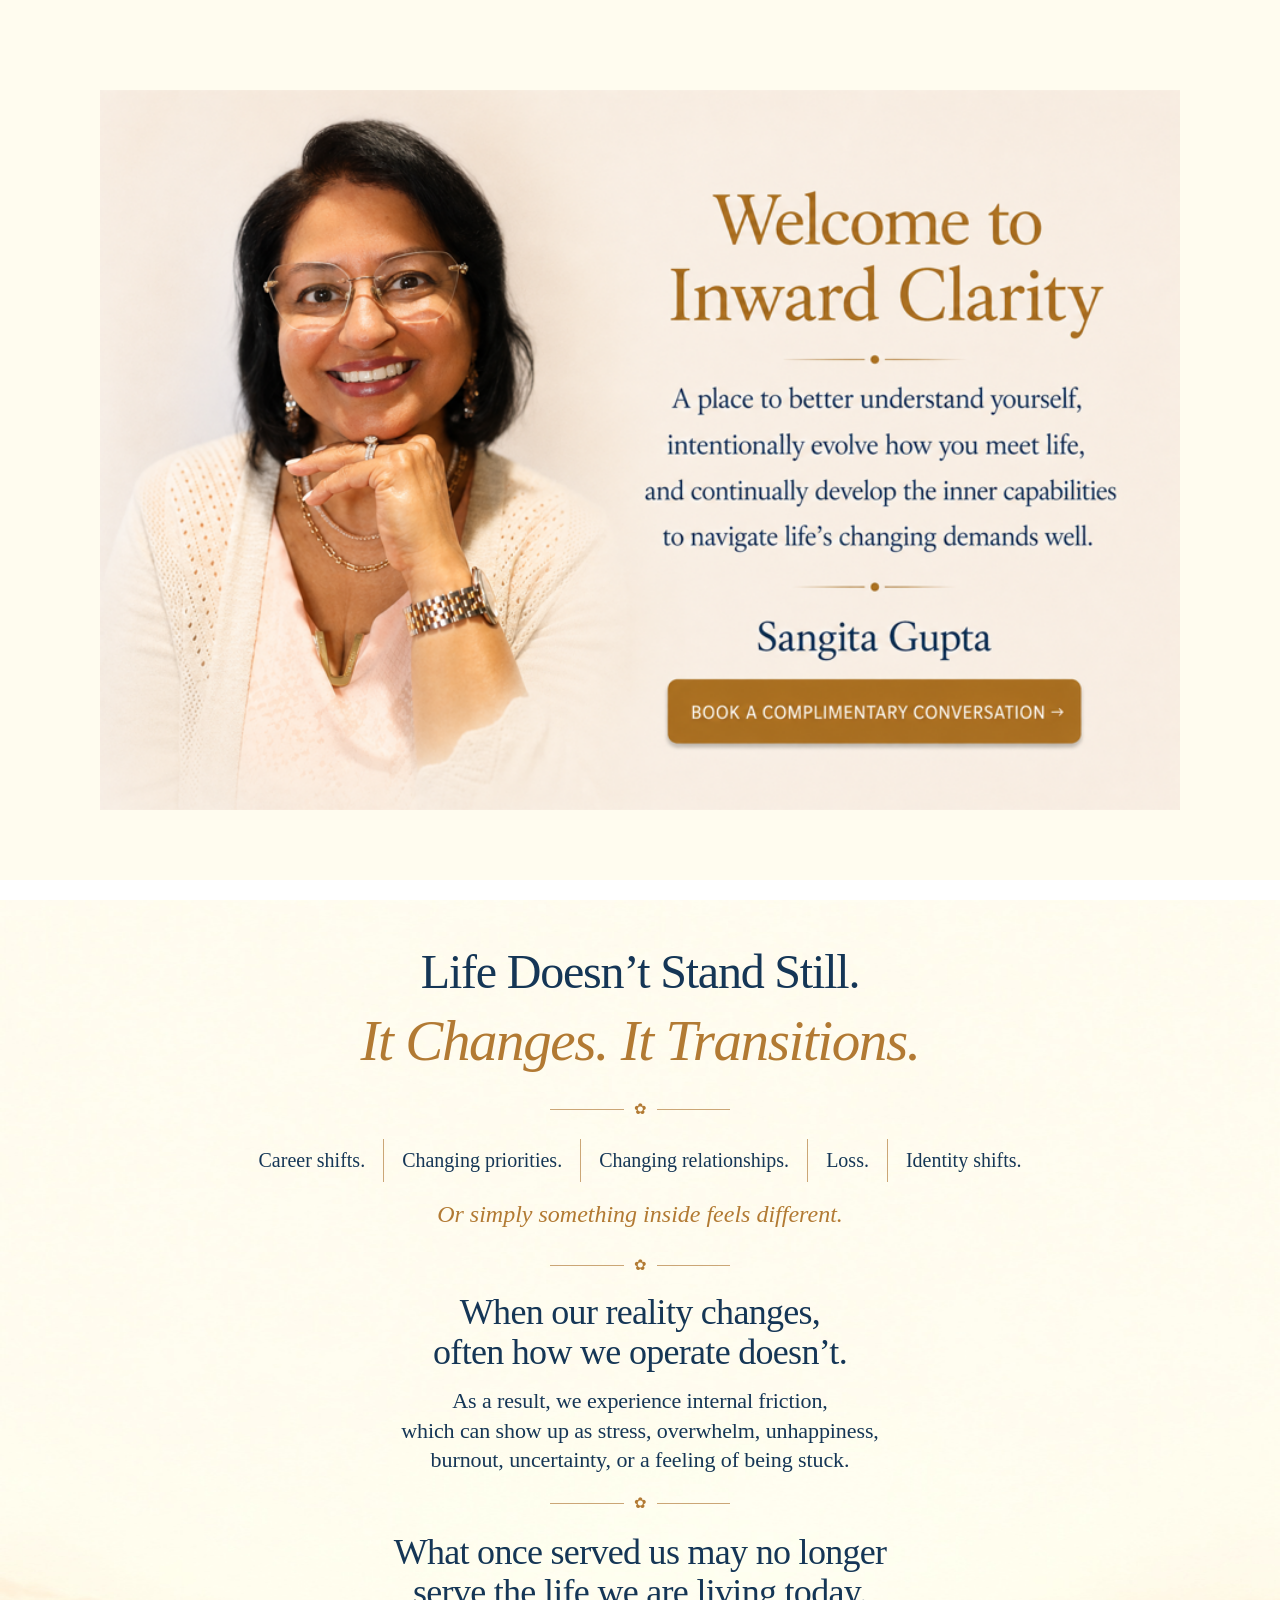
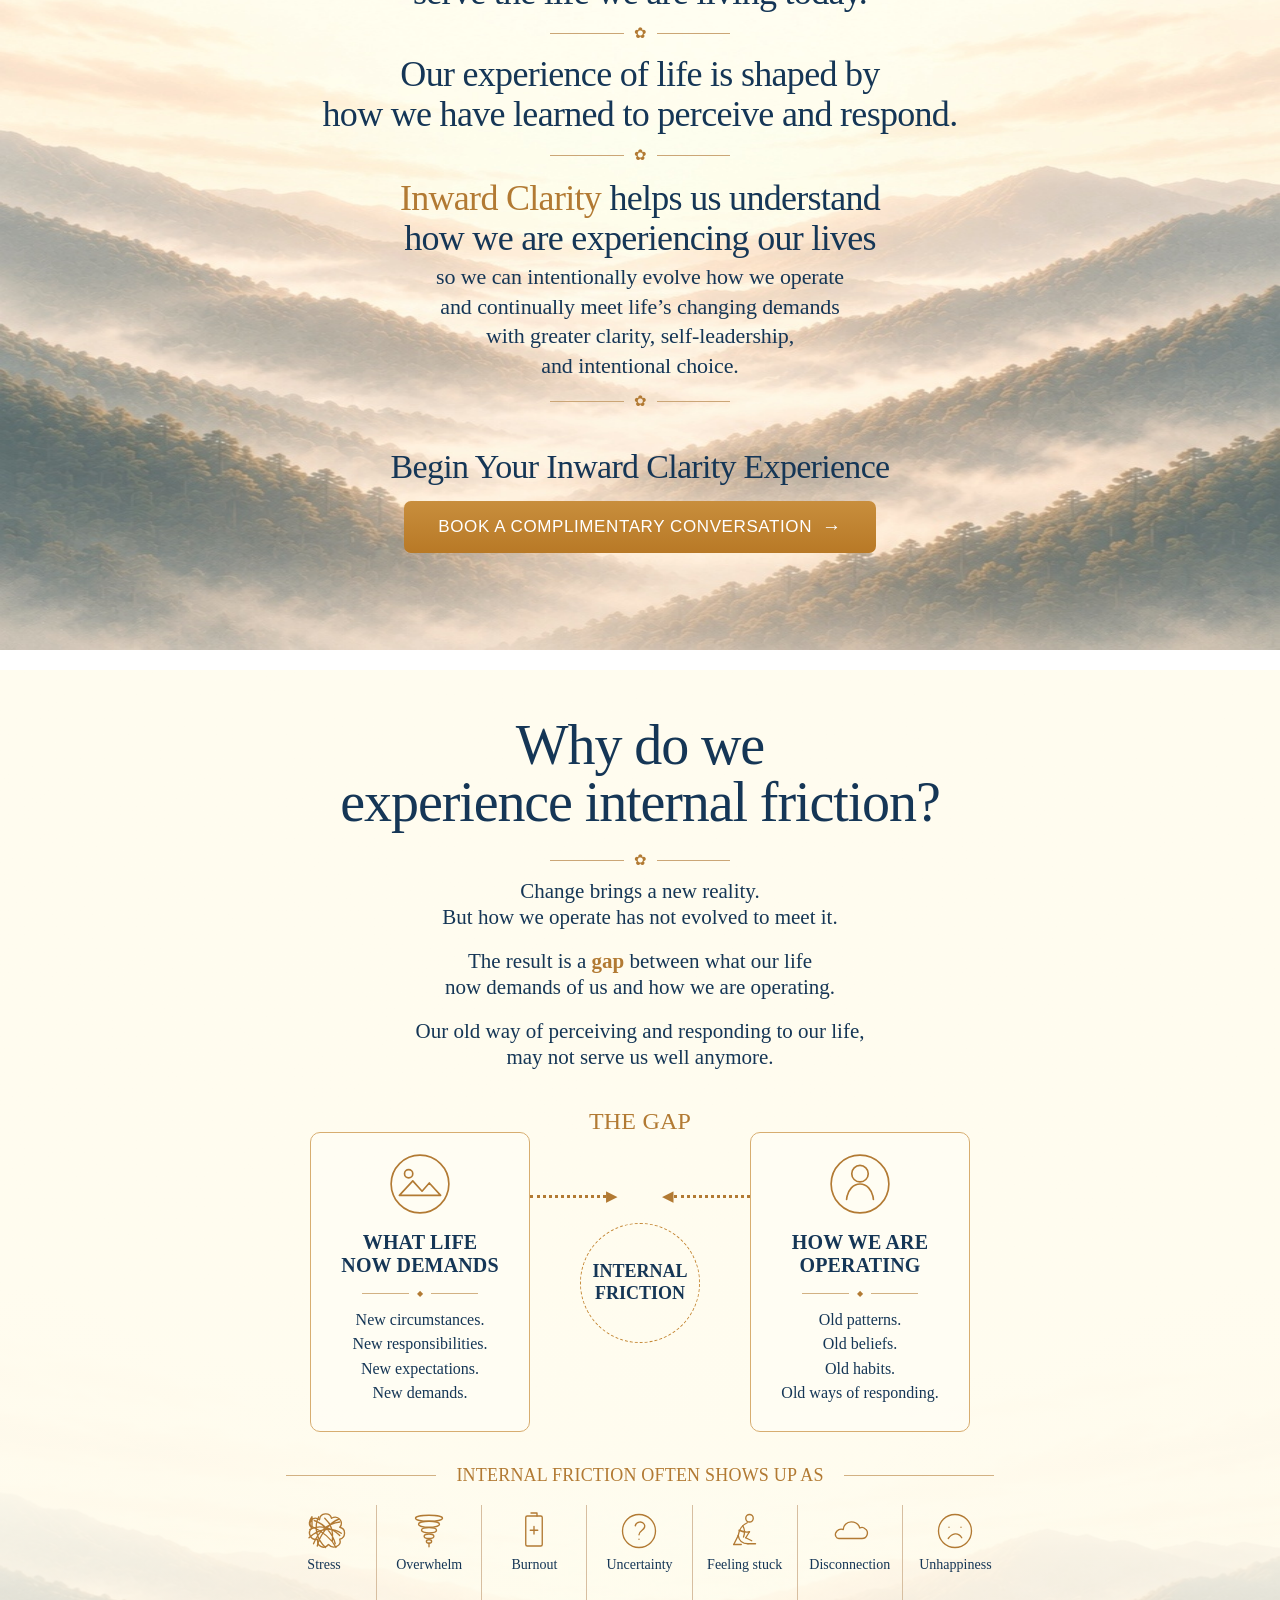
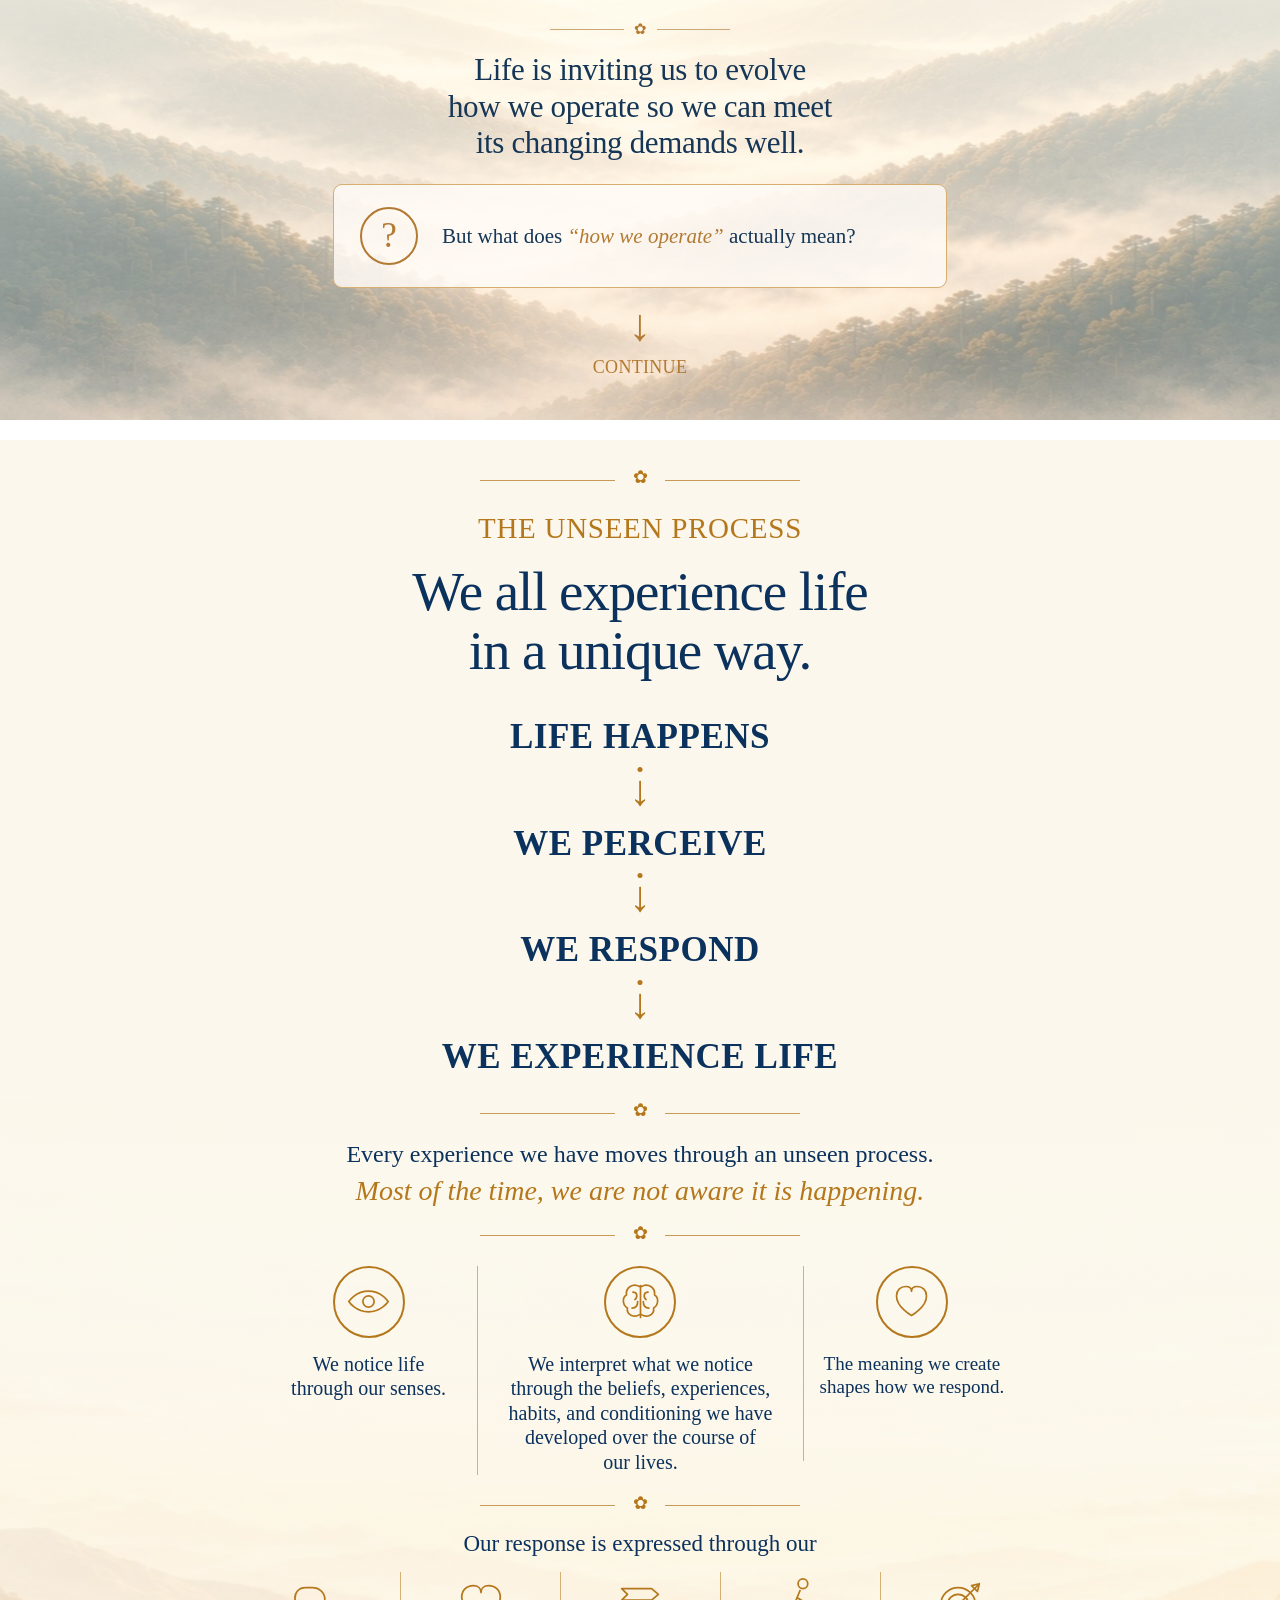
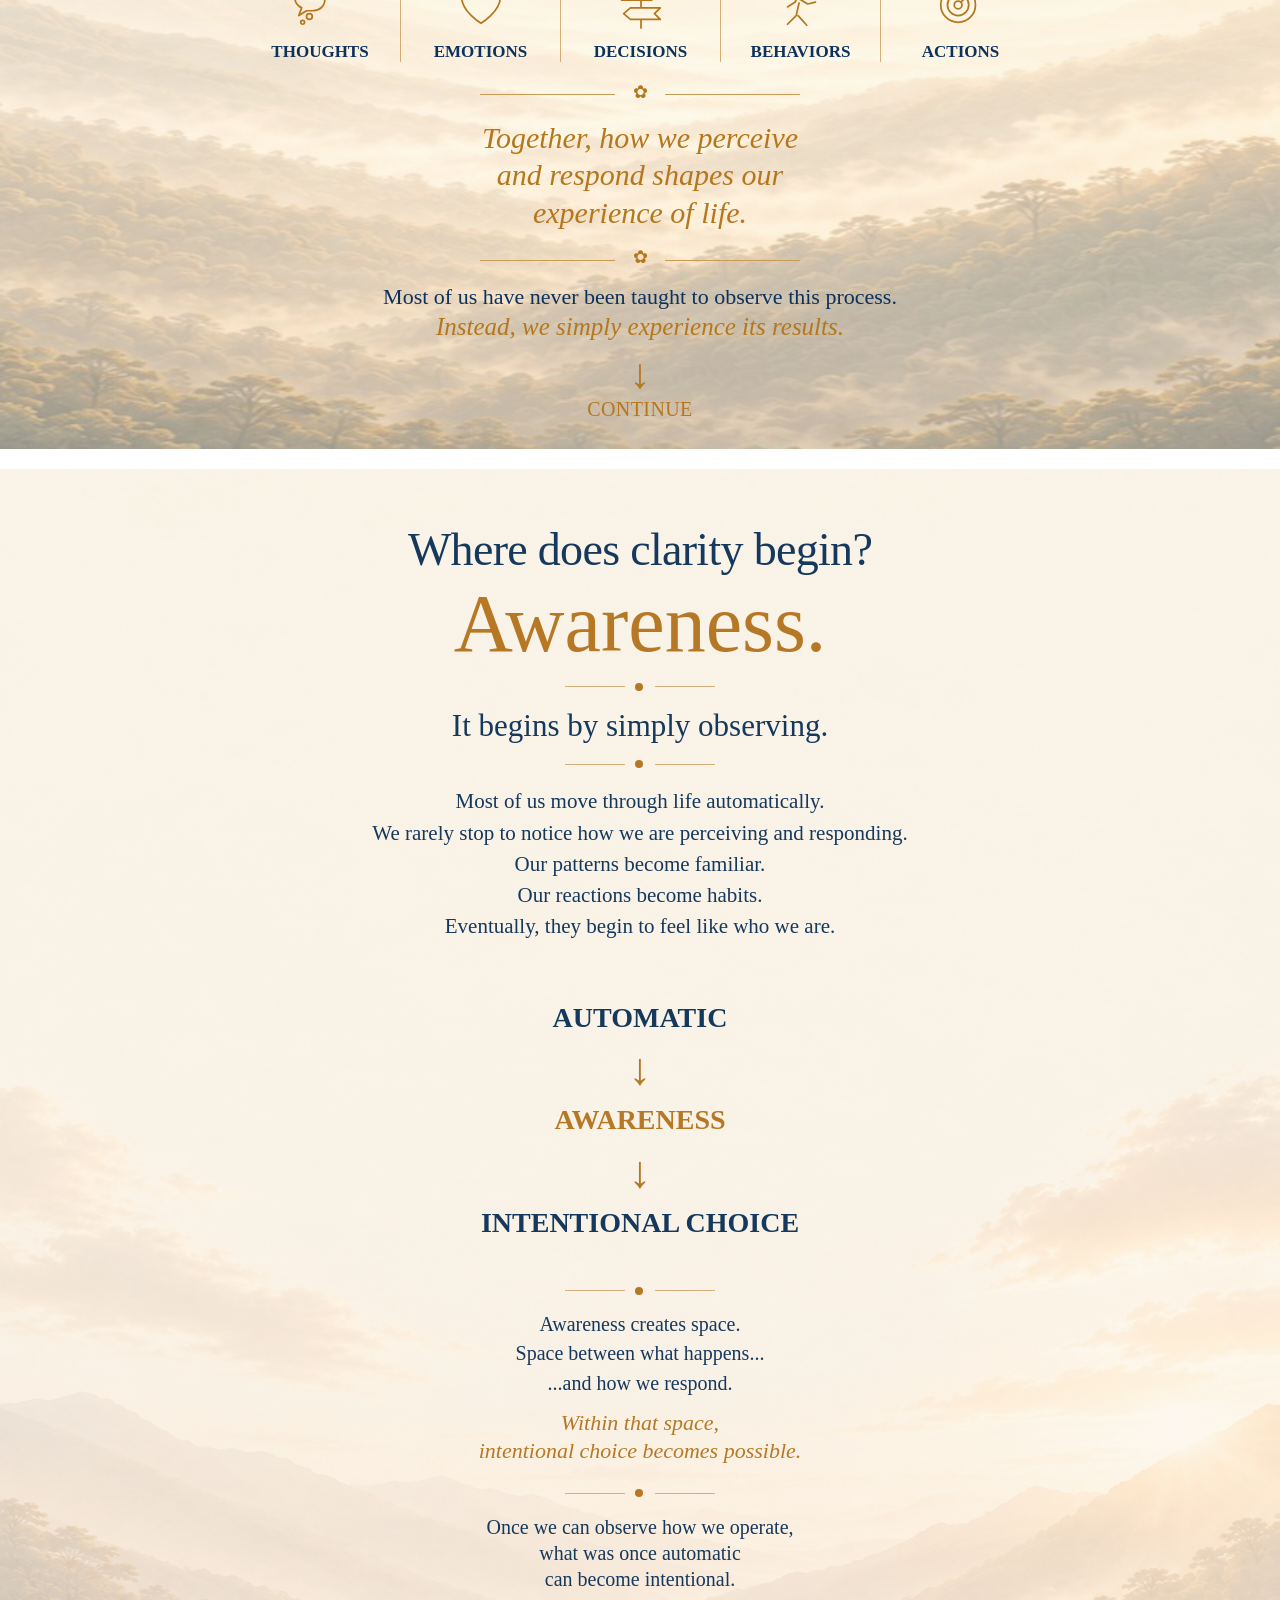
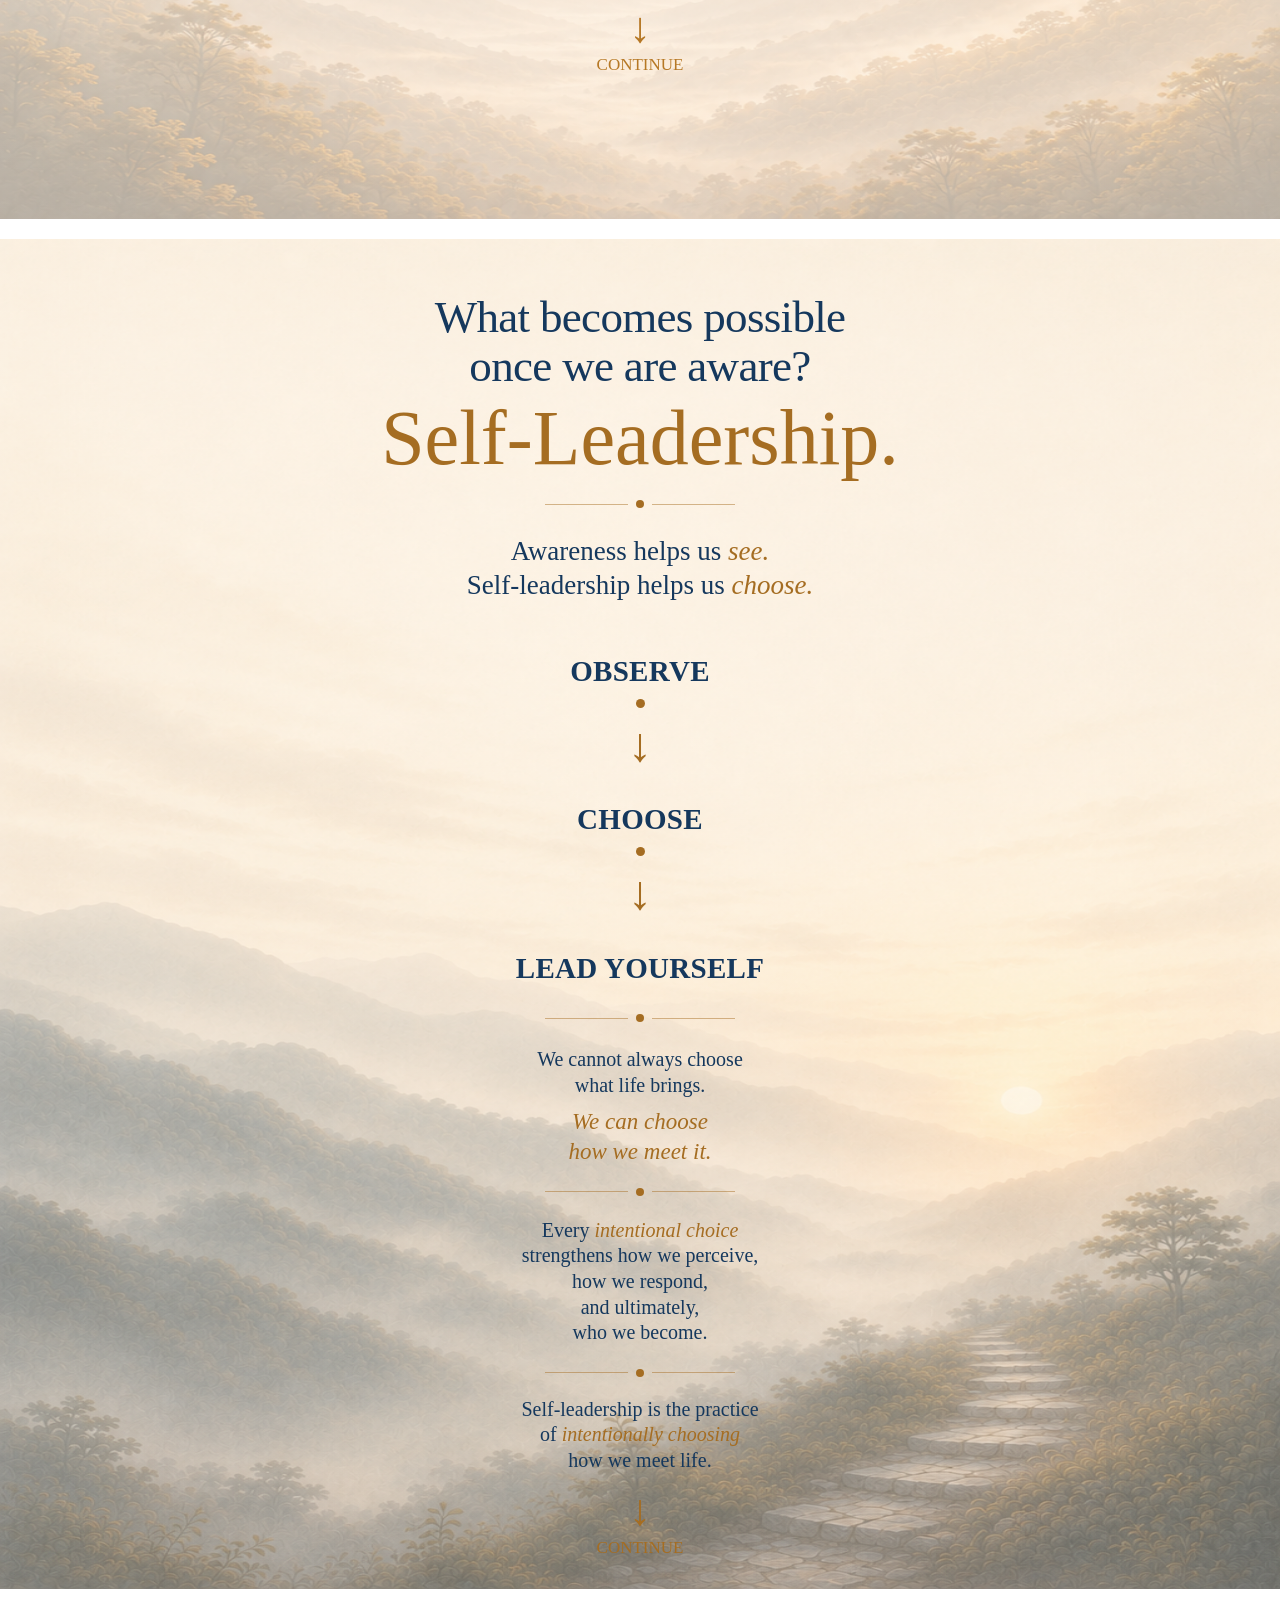
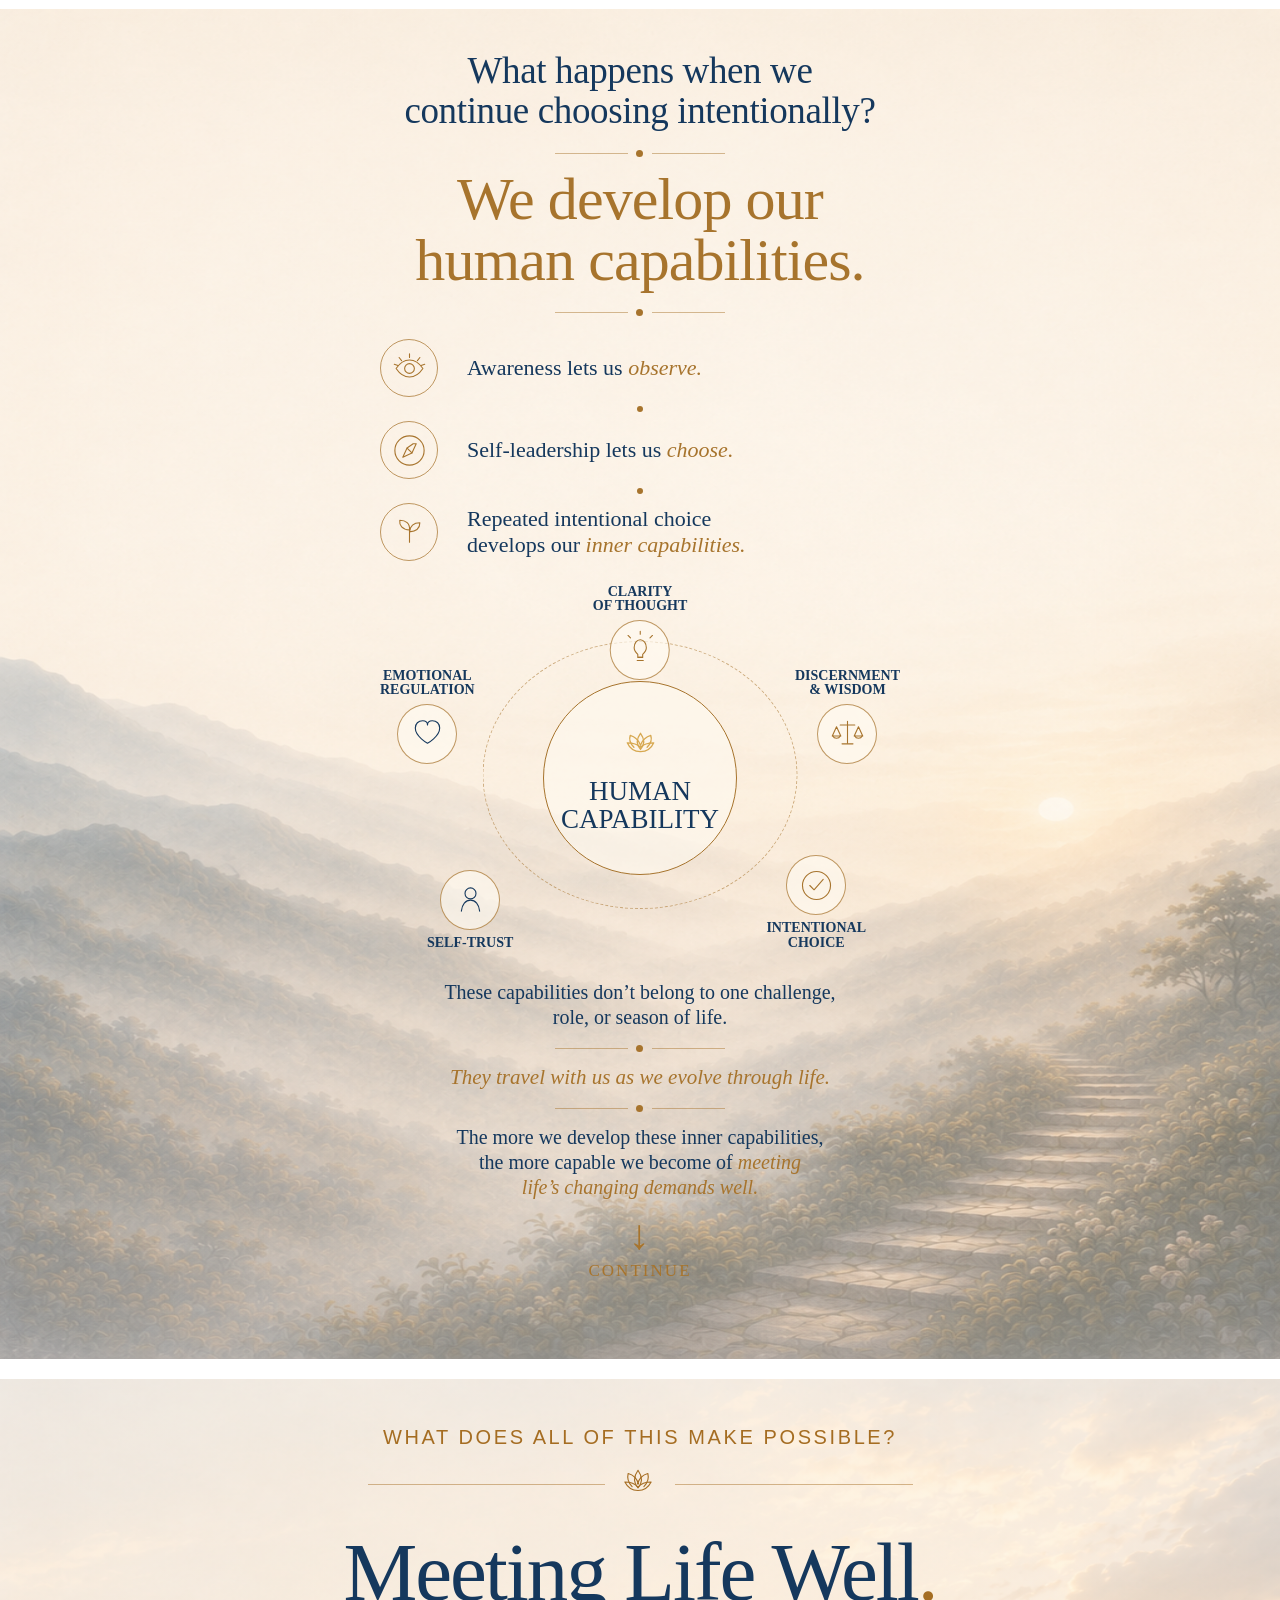
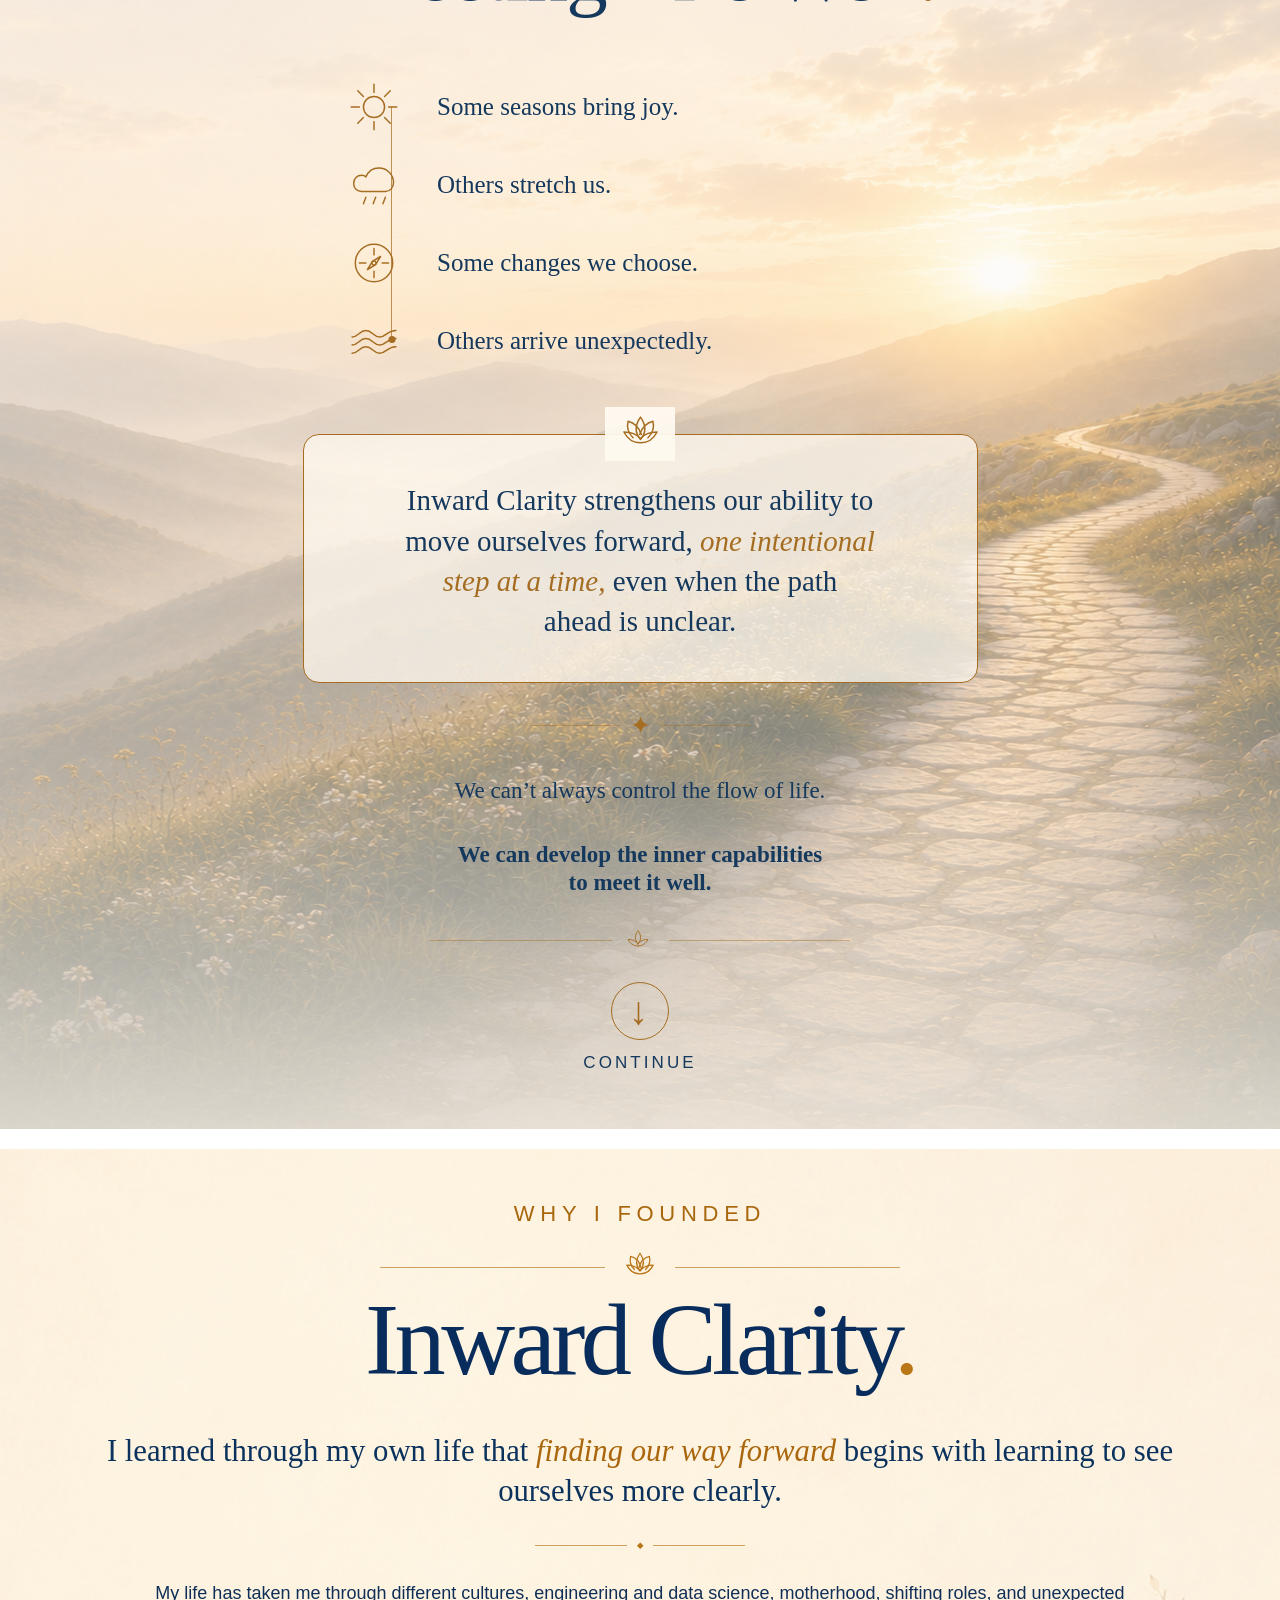
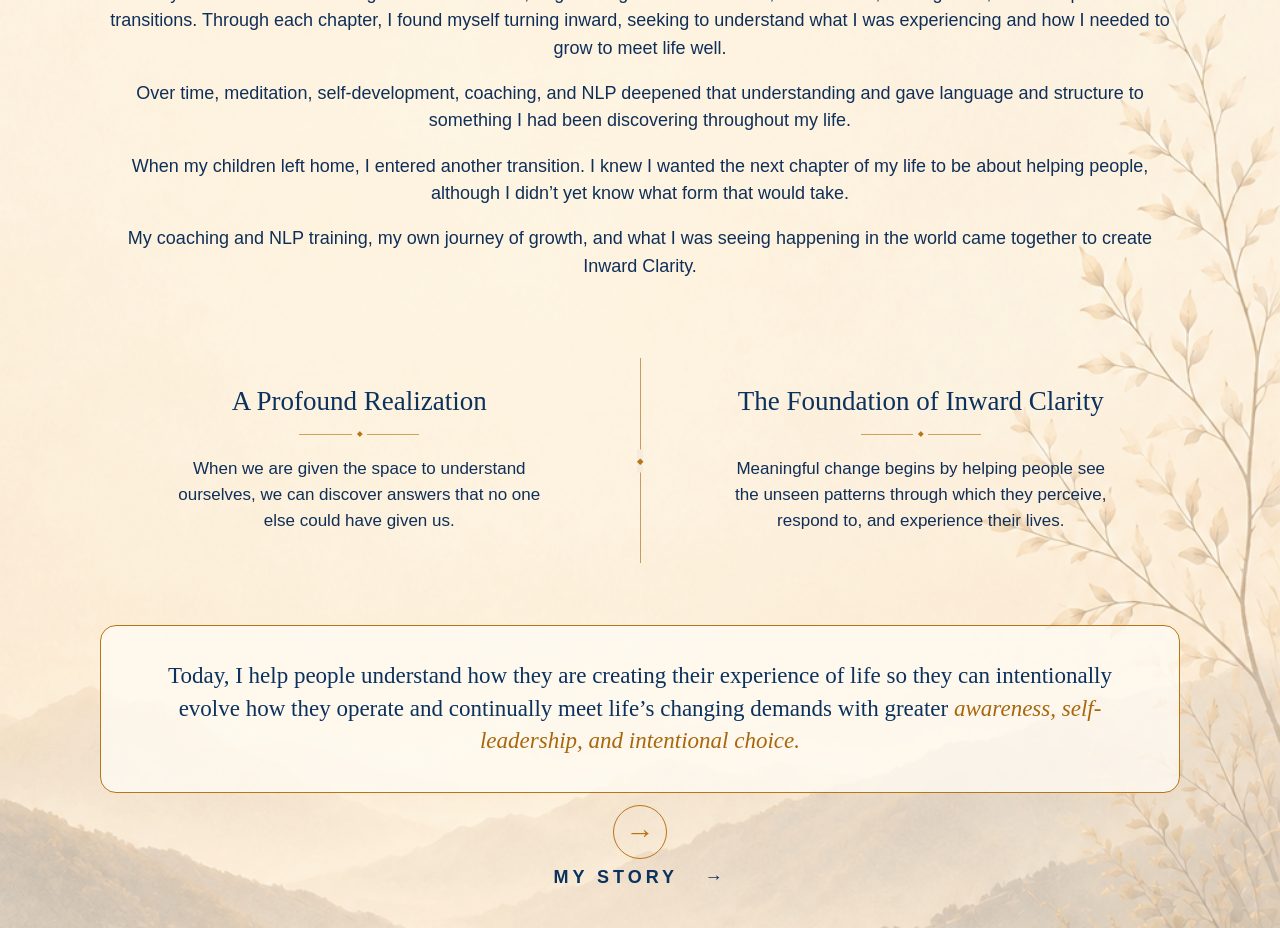
==== index.html @ b40c10c1 "Add files via upload" ====
<!doctype html>
<html lang="en">
<head>
<meta charset="utf-8">
<meta name="viewport" content="width=device-width,initial-scale=1,viewport-fit=cover">
<title>Inward Clarity</title>
<link rel="stylesheet" href="styles.css">
</head>
<body>

<!-- =========================================================
     SCREEN 1 — WELCOME
     LOCKED SOURCE: Inward_Clarity_Welcome_Screen1_Responsive_LOCK_CANDIDATE_v6
     Internal composition is unchanged. Only the OUTER breathing color is
     integrated to Screen 2's source ivory (#f6f0e8), per handoff.
     ========================================================= -->
<section id="welcome" class="welcome-module" aria-label="Welcome to Inward Clarity">
  <!-- DESKTOP: locked approved artwork. Do not modify. -->
  <main class="desktop-screen">
    <div class="desktop-band-wrap">
      <img class="desktop-approved-band" src="assets/welcome-approved-band.png" alt="Welcome to Inward Clarity">
      <a class="desktop-cta-hotspot" href="#" aria-label="Book a complimentary conversation"></a>
    </div>
  </main>

  <!-- MOBILE ONLY: locked responsive composition. -->
  <main class="mobile-screen">
    <div class="mobile-breathing top-breathing" aria-hidden="true"></div>

    <section class="mobile-panel">
      <div class="mobile-portrait">
        <img src="assets/sangita-original.jpg" alt="Sangita Gupta">
        <div class="mobile-portrait-fade" aria-hidden="true"></div>
      </div>

      <div class="mobile-copy">
        <h1>Welcome to<br>Inward Clarity</h1>

        <div class="mobile-divider" aria-hidden="true">
          <span></span><b>•</b><span></span>
        </div>

        <p>
          A place to better understand yourself,<br>
          intentionally evolve how you meet life,<br>
          and continually develop the inner capabilities<br>
          to navigate life’s changing demands well.
        </p>

        <div class="mobile-divider" aria-hidden="true">
          <span></span><b>•</b><span></span>
        </div>

        <div class="mobile-signature">Sangita Gupta</div>

        <a class="mobile-cta" href="#" aria-label="Book a complimentary conversation">
          BOOK A COMPLIMENTARY CONVERSATION <span>→</span>
        </a>
      </div>
    </section>

    <div class="mobile-breathing bottom-breathing" aria-hidden="true"></div>
  </main>
</section>

<!-- =========================================================
     SCREEN 2 — LIFE DOESN'T STAND STILL
     LOCKED SOURCE: Inward_Clarity_Screen1_Responsive_v11_LOCK_CANDIDATE
     Typography/content/dividers/artwork/CTA/internal spacing unchanged.
     Only integration/container/background behavior is adjusted.
     ========================================================= -->
<section id="screen2" class="life-module" aria-label="Life Doesn't Stand Still">
  <div class="frame">
    <main class="screen">
      <img class="bg" src="assets/screen1-clean-bg.jpg" alt="">

      <div class="text title1">Life Doesn’t Stand Still.</div>
      <div class="text title2">It Changes. It Transitions.</div>

      <div class="divider d1"><span></span><b>✿</b><span></span></div>

      <div class="transition-row">
        <span>Career shifts.</span><i></i>
        <span>Changing priorities.</span><i></i>
        <span>Changing relationships.</span><i></i>
        <span>Loss.</span><i></i>
        <span>Identity shifts.</span>
      </div>

      <div class="text simply">Or simply something inside feels different.</div>

      <div class="divider d2"><span></span><b>✿</b><span></span></div>

      <div class="text statement reality">When our reality changes,<br> often how we operate doesn’t.</div>
      <div class="text small friction">As a result, we experience internal friction,<br>
      which can show up as stress, overwhelm, unhappiness,<br>
      burnout, uncertainty, or a feeling of being stuck.</div>

      <div class="divider d3"><span></span><b>✿</b><span></span></div>

      <div class="text statement once">What once served us may no longer<br> serve the life we are living today.</div>

      <div class="divider d4"><span></span><b>✿</b><span></span></div>

      <div class="text statement shaped">Our experience of life is shaped by<br> how we have learned to perceive and respond.</div>

      <div class="divider d5"><span></span><b>✿</b><span></span></div>

      <div class="text statement inward"><em>Inward Clarity</em> helps us understand<br> how we are experiencing our lives</div>
      <div class="text small evolve">so we can intentionally evolve how we operate<br>
      and continually meet life’s changing demands<br>
      with greater clarity, self-leadership,<br>
      and intentional choice.</div>

      <div class="divider d6"><span></span><b>✿</b><span></span></div>

      <div class="text statement begin">Begin Your Inward Clarity Experience</div>

      <a class="cta" href="#" aria-label="Book a complimentary conversation">
      BOOK A COMPLIMENTARY CONVERSATION <span>→</span>
      </a>
    </main>
  </div>
</section>


<!-- =========================================================
     SCREEN 3 — WHY DO WE EXPERIENCE INTERNAL FRICTION?
     NEW BUILD FROM APPROVED SLIDE REFERENCE PROVIDED BY USER.
     Screens 1–2 remain locked and unchanged.
     ========================================================= -->
<section id="screen3" class="friction-module" aria-label="Why do we experience internal friction?">
  <div class="friction-frame">
    <main class="friction-screen">
      <img class="friction-bg" src="assets/screen1-clean-bg.jpg" alt="">
      <div class="friction-wash" aria-hidden="true"></div>

      <h2>Why do we<br>experience internal friction?</h2>
      <div class="s3-divider intro-divider"><span></span><b>✿</b><span></span></div>

      <div class="s3-intro">
        <p>Change brings a new reality. <br>But how we operate has not evolved to meet it.</p>
        <p>The result is a <em>gap</em> between what our life <br>now demands of us and how we are operating.</p>
        <p>Our old way of perceiving and responding to our life, <br>may not serve us well anymore.</p>
      </div>

      <div class="gap-label">THE GAP</div>

      <div class="gap-diagram">
        <article class="gap-card demands">
          <div class="card-icon landscape-icon" aria-hidden="true">
            <svg viewBox="0 0 64 64"><circle cx="32" cy="32" r="28"/><circle cx="21" cy="22" r="4"/><path d="M12 43l13-14 9 10 7-8 11 12M12 43h40"/></svg>
          </div>
          <h3>WHAT LIFE<br>NOW DEMANDS</h3>
          <div class="mini-divider"><span></span><b>◆</b><span></span></div>
          <p>New circumstances.<br>New responsibilities.<br>New expectations.<br>New demands.</p>
        </article>

        <div class="gap-center">
          <div class="gap-arrows left-arrow"><span></span><i>▶</i></div>
          <div class="gap-arrows right-arrow"><i>◀</i><span></span></div>
          <div class="friction-circle">INTERNAL<br>FRICTION</div>
        </div>

        <article class="gap-card operating">
          <div class="card-icon person-icon" aria-hidden="true">
            <svg viewBox="0 0 64 64"><circle cx="32" cy="32" r="28"/><circle cx="32" cy="22" r="8"/><path d="M19 47c1-10 7-15 13-15s12 5 13 15"/></svg>
          </div>
          <h3>HOW WE ARE<br>OPERATING</h3>
          <div class="mini-divider"><span></span><b>◆</b><span></span></div>
          <p>Old patterns.<br>Old beliefs.<br>Old habits.<br>Old ways of responding.</p>
        </article>
      </div>

      <div class="symptom-title"><span></span><strong>INTERNAL FRICTION OFTEN SHOWS UP AS</strong><span></span></div>

      <div class="symptoms">
        <div class="symptom"><div class="symptom-icon" aria-hidden="true">
          <svg viewBox="0 0 64 64">
  <path d="M16 28c-7-8 2-17 10-11 1-10 14-10 16-2 9-5 17 5 11 12 9 2 8 14 0 16 3 9-9 14-15 7-6 8-17 1-14-7-10 2-15-9-8-15-6-4-3-11 0-15z"/>
  <path d="M19 18c14 5 25 18 28 31M13 30c12-7 29-3 40 8M25 13c-7 13-3 30 9 41M12 41c12-12 31-15 43-6M33 15c8 7 12 18 10 31M18 49c6-15 18-27 35-29M14 25c17 8 28 17 34 29M23 52c4-16 16-31 29-36"/>
</svg>
        </div><span>Stress</span></div>
        <div class="symptom"><div class="symptom-icon" aria-hidden="true">
          <svg viewBox="0 0 64 64">
  <ellipse cx="32" cy="15" rx="18" ry="4"/>
  <ellipse cx="32" cy="23" rx="14" ry="4"/>
  <ellipse cx="32" cy="31" rx="10" ry="3.5"/>
  <ellipse cx="32" cy="39" rx="6.5" ry="3"/>
  <ellipse cx="32" cy="46" rx="3.5" ry="2.3"/>
  <path d="M32 48v5"/>
</svg>
        </div><span>Overwhelm</span></div>
        <div class="symptom"><div class="symptom-icon" aria-hidden="true">
          <svg viewBox="0 0 64 64"><rect x="21" y="12" width="22" height="40" rx="2"/><path d="M28 8h8v4M27 31h10M32 26v10"/></svg>
        </div><span>Burnout</span></div>
        <div class="symptom"><div class="symptom-icon" aria-hidden="true">
          <svg viewBox="0 0 64 64"><circle cx="32" cy="32" r="22"/><path d="M27 25c1-5 9-7 12-2 4 7-7 8-7 14M32 43h.01"/></svg>
        </div><span>Uncertainty</span></div>
        <div class="symptom"><div class="symptom-icon" aria-hidden="true">
          <svg viewBox="0 0 64 64">
  <circle cx="38" cy="15" r="5"/>
  <path d="M35 21c-7 3-11 9-12 17"/>
  <path d="M23 38c1 7 6 11 13 11"/>
  <path d="M36 49h10"/>
  <path d="M24 31c5 2 10 3 14 2"/>
  <path d="M38 33l-5 8"/>
  <path d="M33 41l8 4"/>
  <path d="M23 38l-6 12"/>
  <path d="M17 50h10"/>
  <path d="M29 25c3 5 3 10 1 15"/>
</svg>
        </div><span>Feeling stuck</span></div>
        <div class="symptom"><div class="symptom-icon" aria-hidden="true">
          <svg viewBox="0 0 64 64"><path d="M17 42h31c7 0 10-9 4-13-2-2-5-2-7-1-2-8-13-11-19-5-2 2-3 4-3 7-7-2-12 4-10 9 1 2 2 3 4 3z"/></svg>
        </div><span>Disconnection</span></div>
        <div class="symptom"><div class="symptom-icon" aria-hidden="true">
          <svg viewBox="0 0 64 64"><circle cx="32" cy="32" r="22"/><path d="M24 27h.01M40 27h.01M23 42c5-7 13-9 18-1"/></svg>
        </div><span>Unhappiness</span></div>
      </div>

      <div class="s3-divider closing-divider"><span></span><b>✿</b><span></span></div>
      <div class="evolve-message">Life is inviting us to evolve <br>how we operate so we can meet <br>its changing demands well.</div>

      <div class="meaning-box">
        <div class="meaning-icon">?</div>
        <div>But what does <em>“how we operate”</em> actually mean?</div>
      </div>

      <div class="continue-cue"><span>↓</span><b>CONTINUE</b></div>
    </main>
  </div>
</section>


<div class="screen4-merge-breathing" aria-hidden="true"></div>
<section class="screen4" id="unseen-process">
  <div class="inner">

    <div class="divider top-divider"><span class="rosette" aria-hidden="true"></span></div>

    <div class="eyebrow">THE UNSEEN PROCESS</div>
    <h1>We all experience life<br>in a unique way.</h1>

    <div class="process" aria-label="Life happens, we perceive, we respond, we experience life">
      <div class="process-step">LIFE HAPPENS</div>
      <div class="down" aria-hidden="true"></div>
      <div class="process-step">WE PERCEIVE</div>
      <div class="down" aria-hidden="true"></div>
      <div class="process-step">WE RESPOND</div>
      <div class="down" aria-hidden="true"></div>
      <div class="process-step">WE EXPERIENCE LIFE</div>
    </div>

    <div class="divider mid-divider"><span class="rosette" aria-hidden="true"></span></div>

    <p class="explain">
      Every experience we have moves through an unseen process.
      <em>Most of the time, we are not aware it is happening.</em>
    </p>

    <div class="divider detail-divider"><span class="rosette" aria-hidden="true"></span></div>

    <div class="three">
      <div class="detail">
        <div class="icon" aria-hidden="true">
          <svg viewBox="0 0 48 48"><path d="M3 24s7-11 21-11 21 11 21 11-7 11-21 11S3 24 3 24Z"/><circle cx="24" cy="24" r="6"/></svg>
        </div>
        <p>We notice life<br>through our senses.</p>
      </div>

      <div class="detail">
        <div class="icon" aria-hidden="true">
          <svg viewBox="0 0 48 48"><path d="M23 8c-7-4-15 1-14 9-5 3-4 11 1 14-1 7 7 11 13 7"/><path d="M25 8c7-4 15 1 14 9 5 3 4 11-1 14 1 7-7 11-13 7"/><path d="M24 7v34M16 14c5 0 5 6 2 8m14-8c-5 0-5 6-2 8M15 31c4 0 6-3 6-7m12 7c-4 0-6-3-6-7"/></svg>
        </div>
        <p>We interpret what we notice<br>through the beliefs, experiences,<br>habits, and conditioning we have<br>developed over the course of<br>our lives.</p>
      </div>

      <div class="detail detail-meaning">
        <div class="icon" aria-hidden="true">
          <svg viewBox="0 0 48 48"><path d="M24 39S8 30 8 18c0-6 4-10 10-10 4 0 6 2 6 5 0-3 2-5 6-5 6 0 10 4 10 10 0 12-16 21-16 21Z"/></svg>
        </div>
        <p><span class="meaning-line">The meaning we create</span><br><span class="meaning-line">shapes how we respond.</span></p>
      </div>
    </div>

    <div class="divider response-divider"><span class="rosette" aria-hidden="true"></span></div>

    <p class="response-intro">Our response is expressed through our</p>

    <div class="response-grid">
      <div class="response-item">
        <div class="response-icon" aria-hidden="true">
          <svg viewBox="0 0 56 56"><path d="M13 11c-7 0-11 5-11 11 0 5 3 8 7 10l-3 8 8-5h6c8 0 13-5 13-12S27 11 20 11Z"/><circle cx="10" cy="47" r="2"/><circle cx="17" cy="41" r="3"/></svg>
        </div>
        <div class="response-label">THOUGHTS</div>
      </div>
      <div class="response-item">
        <div class="response-icon" aria-hidden="true">
          <svg viewBox="0 0 56 56"><path d="M28 48S8 36 8 21c0-7 5-12 12-12 5 0 8 3 8 7 0-4 3-7 8-7 7 0 12 5 12 12 0 15-20 27-20 27Z"/></svg>
        </div>
        <div class="response-label">EMOTIONS</div>
      </div>
      <div class="response-item">
        <div class="response-icon" aria-hidden="true">
          <svg viewBox="0 0 56 56"><path d="M8 12h31l7 6-7 6H8l6-6-6-6Zm40 20H17l-7 6 7 6h31l-6-6 6-6ZM28 24v8m0 12v9"/></svg>
        </div>
        <div class="response-label">DECISIONS</div>
      </div>
      <div class="response-item">
        <div class="response-icon" aria-hidden="true">
          <svg viewBox="0 0 56 56"><circle cx="30" cy="7" r="5"/><path d="M27 14l-5 12-8 5m11-9 10 6 8-2m-17 1-3 13-9 9m11-9 9 10"/></svg>
        </div>
        <div class="response-label">BEHAVIORS</div>
      </div>
      <div class="response-item">
        <div class="response-icon" aria-hidden="true">
          <svg viewBox="0 0 56 56"><circle cx="25" cy="29" r="18"/><circle cx="25" cy="29" r="11"/><circle cx="25" cy="29" r="4"/><path d="M28 26 47 7m-8 2 8-2-2 8m-6-6 6 6"/></svg>
        </div>
        <div class="response-label">ACTIONS</div>
      </div>
    </div>

    <div class="divider together-divider"><span class="rosette" aria-hidden="true"></span></div>

    <p class="together"><span class="together-line">Together, how we perceive</span><br><span class="together-line">and respond shapes our</span><br><span class="together-line">experience of life.</span></p>

    <div class="divider final-divider"><span class="rosette" aria-hidden="true"></span></div>

    <p class="final">
      Most of us have never been taught to observe this process.
      <em>Instead, we simply experience its results.</em>
    </p>

    <a class="continue" href="#next-screen">
      <span class="arrow" aria-hidden="true">↓</span>
      <span>CONTINUE</span>
    </a>

  </div>
</section>


<!-- =========================================================
     SCREEN 5 — AWARENESS
     Added after locked Screens 1–4. Existing locked source above is unchanged.
     ========================================================= -->
<div class="screen5-merge-breathing" aria-hidden="true"></div>
<section class="screen5" id="awareness" aria-label="Where does clarity begin? Awareness.">
  <div class="screen5-inner">
    <h2 class="screen5-question">Where does clarity begin?</h2>
    <div class="screen5-title">Awareness.</div>

    <div class="screen5-rule" aria-hidden="true"><span></span><b></b><span></span></div>
    <p class="screen5-lead">It begins by simply observing.</p>
    <div class="screen5-rule" aria-hidden="true"><span></span><b></b><span></span></div>

    <div class="screen5-intro">
      <p>Most of us move through life automatically.</p>
      <p>We rarely stop to notice how we are perceiving and responding.</p>
      <p>Our patterns become familiar.</p>
      <p>Our reactions become habits.</p>
      <p>Eventually, they begin to feel like who we are.</p>
    </div>

    <div class="screen5-flow" aria-label="Automatic to awareness to intentional choice">
      <div class="screen5-flow-step">AUTOMATIC</div>
      <div class="screen5-arrow" aria-hidden="true">↓</div>
      <div class="screen5-flow-step screen5-awareness">AWARENESS</div>
      <div class="screen5-arrow" aria-hidden="true">↓</div>
      <div class="screen5-flow-step">INTENTIONAL CHOICE</div>
    </div>

    <div class="screen5-rule screen5-rule-lower" aria-hidden="true"><span></span><b></b><span></span></div>

    <div class="screen5-space-copy">
      <p>Awareness creates space.</p>
      <p>Space between what happens...</p>
      <p>...and how we respond.</p>
      <em>Within that space,<br>intentional choice becomes possible.</em>
    </div>

    <div class="screen5-rule screen5-rule-final" aria-hidden="true"><span></span><b></b><span></span></div>

    <p class="screen5-close">Once we can observe how we operate,<br>what was once automatic<br>can become intentional.</p>

    <a class="screen5-continue" href="#next-screen">
      <span aria-hidden="true">↓</span>
      <b>CONTINUE</b>
    </a>
  </div>
</section>


<!-- =========================================================
     SCREEN 6 — SELF-LEADERSHIP
     Added after locked Screens 1–5. Existing locked source above is unchanged.
     ========================================================= -->
<div class="screen6-merge-breathing" aria-hidden="true"></div>
<section class="screen6" id="self-leadership" aria-label="What becomes possible once we are aware? Self-Leadership.">
  <div class="screen6-inner">
    <h2 class="screen6-question">What becomes possible<br>once we are aware?</h2>
    <div class="screen6-title">Self-Leadership.</div>

    <div class="screen6-rule" aria-hidden="true"><span></span><b></b><span></span></div>

    <p class="screen6-lead">
      Awareness helps us <em>see.</em><br>
      Self-leadership helps us <em>choose.</em>
    </p>

    <div class="screen6-flow" aria-label="Observe, choose, lead yourself">
      <div class="screen6-flow-step">OBSERVE</div>
      <div class="screen6-arrow-stack" aria-hidden="true"><b></b><span>↓</span></div>

      <div class="screen6-flow-step">CHOOSE</div>
      <div class="screen6-arrow-stack" aria-hidden="true"><b></b><span>↓</span></div>

      <div class="screen6-flow-step screen6-lead-yourself">LEAD YOURSELF</div>
    </div>

    <div class="screen6-rule screen6-rule-one" aria-hidden="true"><span></span><b></b><span></span></div>

    <div class="screen6-choice">
      <p>We cannot always choose<br>what life brings.</p>
      <em>We can choose<br>how we meet it.</em>
    </div>

    <div class="screen6-rule screen6-rule-two" aria-hidden="true"><span></span><b></b><span></span></div>

    <p class="screen6-strengthens">
      Every <em>intentional choice</em><br>
      strengthens how we perceive,<br>
      how we respond,<br>
      and ultimately,<br>
      who we become.
    </p>

    <div class="screen6-rule screen6-rule-three" aria-hidden="true"><span></span><b></b><span></span></div>

    <p class="screen6-close">
      Self-leadership is the practice<br>
      of <em>intentionally choosing</em><br>
      how we meet life.
    </p>

    <a class="screen6-continue" href="#next-screen">
      <span aria-hidden="true">↓</span>
      <b>CONTINUE</b>
    </a>
  </div>
</section>


<!-- =========================================================
     SCREEN 7 — HUMAN CAPABILITIES
     Added after locked Screens 1–6.
     ========================================================= -->
<div class="screen7-merge-breathing" aria-hidden="true"></div>
<section class="screen7" id="human-capabilities" aria-label="What happens when we continue choosing intentionally? We develop our human capabilities.">
  <div class="screen7-inner">
    <h2 class="screen7-question">What happens when we<br>continue choosing intentionally?</h2>

    <div class="screen7-rule screen7-rule-top" aria-hidden="true"><span></span><b></b><span></span></div>

    <div class="screen7-title">We develop our<br>human capabilities.</div>

    <div class="screen7-rule" aria-hidden="true"><span></span><b></b><span></span></div>

    <div class="screen7-bridge">
      <div class="screen7-bridge-row">
        <div class="screen7-bridge-icon" aria-hidden="true">
          <svg viewBox="0 0 64 64">
            <path d="M10 32c6-9 13-14 22-14s16 5 22 14c-6 9-13 14-22 14S16 41 10 32Z"/>
            <circle cx="32" cy="32" r="8"/>
            <path d="M32 8v6M15 14l4 5M49 14l-4 5M7 25l6 2M57 25l-6 2"/>
          </svg>
        </div>
        <p>Awareness lets us <em>observe.</em></p>
      </div>

      <div class="screen7-bridge-dot" aria-hidden="true"></div>

      <div class="screen7-bridge-row">
        <div class="screen7-bridge-icon" aria-hidden="true">
          <svg viewBox="0 0 64 64">
            <circle cx="32" cy="32" r="24"/>
            <path d="M38 21 28 28l-7 15 15-7 7-15-5 0Z"/>
            <path d="m28 28 8 8"/>
          </svg>
        </div>
        <p>Self-leadership lets us <em>choose.</em></p>
      </div>

      <div class="screen7-bridge-dot" aria-hidden="true"></div>

      <div class="screen7-bridge-row">
        <div class="screen7-bridge-icon" aria-hidden="true">
          <svg viewBox="0 0 64 64">
            <path d="M32 48V27"/>
            <path d="M32 28C20 27 15 20 16 12c10 0 17 5 16 16Z"/>
            <path d="M32 31c11-1 17-7 17-15-10 0-16 5-17 15Z"/>
          </svg>
        </div>
        <p>Repeated intentional choice<br>develops our <em>inner capabilities.</em></p>
      </div>
    </div>

    <div class="screen7-capability-wrap" aria-label="Human capability model">
      <div class="screen7-orbit" aria-hidden="true"></div>

      <div class="screen7-cap-center">
        <svg class="screen7-lotus" viewBox="0 0 64 64" aria-hidden="true">
          <path d="M32 39c-9 0-15-5-18-12 7 0 13 1 18 6 5-5 11-6 18-6-3 7-9 12-18 12Z"/>
          <path d="M32 36c-6-7-6-14 0-22 6 8 6 15 0 22Z"/>
          <path d="M23 33c-5-5-7-10-5-16 7 2 11 6 14 13"/>
          <path d="M41 33c5-5 7-10 5-16-7 2-11 6-14 13"/>
        </svg>
        <div>HUMAN<br>CAPABILITY</div>
      </div>

      <div class="screen7-cap screen7-cap-top">
        <div class="screen7-cap-label">CLARITY<br>OF THOUGHT</div>
        <div class="screen7-cap-icon">
          <svg viewBox="0 0 64 64">
            <path d="M22 29c0-7 4-13 10-13s10 6 10 13c0 5-3 8-6 11v5h-8v-5c-3-3-6-6-6-11Z"/>
            <path d="M27 50h10M29 45h6M32 7V2M16 13l-4-4M48 13l4-4"/>
          </svg>
        </div>
      </div>

      <div class="screen7-cap screen7-cap-right">
        <div class="screen7-cap-label">DISCERNMENT<br>&amp; WISDOM</div>
        <div class="screen7-cap-icon">
          <svg viewBox="0 0 64 64">
            <path d="M32 12v36M20 18h24M14 21l-7 15h14L14 21ZM50 21l-7 15h14L50 21Z"/>
            <path d="M8 36c2 5 10 5 12 0M44 36c2 5 10 5 12 0M23 49h18"/>
          </svg>
        </div>
      </div>

      <div class="screen7-cap screen7-cap-bottom-right">
        <div class="screen7-cap-icon">
          <svg viewBox="0 0 64 64">
            <circle cx="32" cy="32" r="23"/>
            <path d="m21 32 7 7 15-17"/>
          </svg>
        </div>
        <div class="screen7-cap-label">INTENTIONAL<br>CHOICE</div>
      </div>

      <div class="screen7-cap screen7-cap-bottom-left">
        <div class="screen7-cap-icon screen7-cap-icon-navy">
          <svg viewBox="0 0 64 64">
            <circle cx="32" cy="22" r="9"/>
            <path d="M17 51c1-11 7-18 15-18s14 7 15 18"/>
          </svg>
        </div>
        <div class="screen7-cap-label">SELF-TRUST</div>
      </div>

      <div class="screen7-cap screen7-cap-left">
        <div class="screen7-cap-label">EMOTIONAL<br>REGULATION</div>
        <div class="screen7-cap-icon screen7-cap-icon-navy">
          <svg viewBox="0 0 64 64">
            <path d="M32 48S12 37 12 23c0-7 5-12 12-12 5 0 8 3 8 7 0-4 3-7 8-7 7 0 12 5 12 12 0 14-20 25-20 25Z"/>
          </svg>
        </div>
      </div>
    </div>

    <p class="screen7-body screen7-body-first">These capabilities don’t belong to one challenge,<br>role, or season of life.</p>

    <div class="screen7-rule screen7-rule-copy" aria-hidden="true"><span></span><b></b><span></span></div>

    <p class="screen7-travel">They travel with us as we evolve through life.</p>

    <div class="screen7-rule screen7-rule-copy" aria-hidden="true"><span></span><b></b><span></span></div>

    <p class="screen7-body screen7-body-final">The more we develop these inner capabilities,<br>the more capable we become of <em>meeting</em><br><em>life’s changing demands well.</em></p>

    <a class="screen7-continue" href="#next-screen">
      <span aria-hidden="true">↓</span>
      <b>CONTINUE</b>
    </a>
  </div>
</section>


<!-- =========================================================
     SCREEN 8 — MEETING LIFE WELL
     Added after locked Screens 1–7.
     ========================================================= -->
<div class="screen8-merge-breathing" aria-hidden="true"></div>

<section class="screen8" id="meeting-life-well"
  aria-label="What does all of this make possible? Meeting Life Well.">
  <div class="screen8-inner">

    <div class="screen8-eyebrow">WHAT DOES ALL OF THIS MAKE POSSIBLE?</div>

    <div class="screen8-lotus-rule" aria-hidden="true">
      <span></span>
      <svg viewBox="0 0 64 64">
        <path d="M32 42c-9 0-16-5-20-13 8 0 15 2 20 8 5-6 12-8 20-8-4 8-11 13-20 13Z"/>
        <path d="M32 38c-7-8-7-17 0-27 7 10 7 19 0 27Z"/>
        <path d="M23 36c-6-6-8-12-6-20 8 2 13 7 16 16"/>
        <path d="M41 36c6-6 8-12 6-20-8 2-13 7-16 16"/>
      </svg>
      <span></span>
    </div>

    <h2 class="screen8-title">Meeting Life Well<span>.</span></h2>

    <div class="screen8-seasons">
      <div class="screen8-season-row">
        <div class="screen8-season-icon" aria-hidden="true">
          <svg viewBox="0 0 64 64">
            <circle cx="32" cy="32" r="13"/>
            <path d="M32 4v10M32 50v10M4 32h10M50 32h10M12 12l7 7M45 45l7 7M52 12l-7 7M19 45l-7 7"/>
          </svg>
        </div>
        <p>Some seasons bring joy.</p>
      </div>

      <div class="screen8-season-row">
        <div class="screen8-season-icon" aria-hidden="true">
          <svg viewBox="0 0 64 64">
            <path d="M17 40c-6 0-10-4-10-10s4-10 10-10c2 0 4 1 5 2 3-7 9-11 16-11 10 0 18 8 18 18 0 6-4 11-10 11H17Z"/>
            <path d="M22 47l-3 8M34 47l-3 8M46 47l-3 8"/>
          </svg>
        </div>
        <p>Others stretch us.</p>
      </div>

      <div class="screen8-season-row">
        <div class="screen8-season-icon" aria-hidden="true">
          <svg viewBox="0 0 64 64">
            <circle cx="32" cy="32" r="23"/>
            <path d="M32 14v8M32 42v8M14 32h8M42 32h8"/>
            <path d="m40 24-6 10-10 6 6-10 10-6Z"/>
            <circle cx="32" cy="32" r="2.4"/>
          </svg>
        </div>
        <p>Some changes we choose.</p>
      </div>

      <div class="screen8-season-row">
        <div class="screen8-season-icon" aria-hidden="true">
          <svg viewBox="0 0 64 64">
            <path d="M5 37c8 0 9-8 17-8s9 8 17 8 9-8 20-8"/>
            <path d="M5 47c8 0 9-8 17-8s9 8 17 8 9-8 20-8"/>
            <path d="M5 27c8 0 9-8 17-8s9 8 17 8 9-8 20-8"/>
          </svg>
        </div>
        <p>Others arrive unexpectedly.</p>
      </div>

      <div class="screen8-season-line" aria-hidden="true"><b></b></div>
    </div>

    <div class="screen8-statement-wrap">
      <div class="screen8-card-lotus" aria-hidden="true">
        <svg viewBox="0 0 64 64">
          <path d="M32 42c-9 0-16-5-20-13 8 0 15 2 20 8 5-6 12-8 20-8-4 8-11 13-20 13Z"/>
          <path d="M32 38c-7-8-7-17 0-27 7 10 7 19 0 27Z"/>
          <path d="M23 36c-6-6-8-12-6-20 8 2 13 7 16 16"/>
          <path d="M41 36c6-6 8-12 6-20-8 2-13 7-16 16"/>
        </svg>
      </div>

      <div class="screen8-statement">
        <p>
          Inward Clarity strengthens our ability to<br>
          move ourselves forward, <em>one intentional</em><br>
          <em>step at a time,</em> even when the path<br>
          ahead is unclear.
        </p>
      </div>
    </div>

    <div class="screen8-spark-rule" aria-hidden="true">
      <span></span><b>✦</b><span></span>
    </div>

    <div class="screen8-lower">
      <div class="screen8-lower-row">
        <p>We can’t always control the flow of life.</p>
      </div>

      <div class="screen8-lower-row screen8-lower-strong">
        <p>We can develop the inner capabilities<br>to meet it well.</p>
      </div>
    </div>

    <div class="screen8-bottom-rule" aria-hidden="true">
      <span></span>
      <svg viewBox="0 0 64 64">
        <path d="M32 42c-9 0-16-5-20-13 8 0 15 2 20 8 5-6 12-8 20-8-4 8-11 13-20 13Z"/>
        <path d="M32 38c-7-8-7-17 0-27 7 10 7 19 0 27Z"/>
      </svg>
      <span></span>
    </div>

    <a class="screen8-continue" href="#next-screen">
      <span class="screen8-continue-circle" aria-hidden="true">↓</span>
      <b>CONTINUE</b>
    </a>

  </div>
</section>


<!-- SCREEN 9 — WHY I FOUNDED INWARD CLARITY -->
<div class="screen9-merge-breathing" aria-hidden="true"></div>
<section class="screen screen9" id="screen9">
  <div class="screen9-bg" aria-hidden="true"></div>
  <div class="screen9-content">
    <p class="screen9-kicker">WHY I FOUNDED</p>
    <div class="screen9-lotus-rule" aria-hidden="true">
      <span></span>
      <svg viewBox="0 0 64 64">
        <path d="M32 43c-9 0-17-5-21-14 9 0 16 3 21 9 5-6 12-9 21-9-4 9-12 14-21 14Z"/>
        <path d="M32 38c-7-8-7-18 0-28 7 10 7 20 0 28Z"/>
        <path d="M23 36c-6-6-8-13-6-21 8 2 14 8 16 17"/>
        <path d="M41 36c6-6 8-13 6-21-8 2-14 8-16 17"/>
      </svg>
      <span></span>
    </div>
    <h2 class="screen9-title">Inward Clarity<span>.</span></h2>
    <p class="screen9-lead">I learned through my own life that <em>finding our way forward</em> begins with learning to see ourselves more clearly.</p>
    <div class="screen9-diamond-rule" aria-hidden="true"><span></span><b>◆</b><span></span></div>

    <div class="screen9-story-copy">
      <p>My life has taken me through different cultures, engineering and data science, motherhood, shifting roles, and unexpected transitions. Through each chapter, I found myself turning inward, seeking to understand what I was experiencing and how I needed to grow to meet life well.</p>
      <p>Over time, meditation, self-development, coaching, and NLP deepened that understanding and gave language and structure to something I had been discovering throughout my life.</p>
      <p>When my children left home, I entered another transition. I knew I wanted the next chapter of my life to be about helping people, although I didn’t yet know what form that would take.</p>
      <p>My coaching and NLP training, my own journey of growth, and what I was seeing happening in the world came together to create Inward Clarity.</p>
    </div>

    <div class="screen9-insights">
      <article class="screen9-insight">
        <h3>A Profound Realization</h3>
        <div class="screen9-mini-rule"><span></span><b>◆</b><span></span></div>
        <p>When we are given the space to understand ourselves, we can discover answers that no one else could have given us.</p>
      </article>
      <div class="screen9-insight-divider" aria-hidden="true"><b>◆</b></div>
      <article class="screen9-insight">
        <h3>The Foundation of Inward Clarity</h3>
        <div class="screen9-mini-rule"><span></span><b>◆</b><span></span></div>
        <p>Meaningful change begins by helping people see the unseen patterns through which they perceive, respond to, and experience their lives.</p>
      </article>
    </div>

    <div class="screen9-today-card">
      <p>Today, I help people understand how they are creating their experience of life so they can intentionally evolve how they operate and continually meet life’s changing demands with greater <em>awareness, self-leadership, and intentional choice.</em></p>
    </div>

    <a class="screen9-story-link" href="#next-screen">
      <span class="screen9-arrow-circle">→</span>
      <span class="screen9-story-label">MY STORY&nbsp;&nbsp; →</span>
    </a>
  </div>
</section>

</body>
</html>
---- styles.css ----
:root{
  /* Exact outer ivory is taken from Screen 2 v11 source CSS. */
  --shared-ivory:#fffcef;

  /* Welcome v6 locked internal design tokens. */
  --breathing:var(--shared-ivory);
  --panel:#fbf7ef;
  --navy:#15385d;
  --gold:#b67825;
  --line:#c89d68;
  --cta-top:#c98a30;
  --cta-bottom:#b8751e;
}
*{box-sizing:border-box}
html,body{margin:0;background:var(--shared-ivory)}
body{overflow-x:hidden;overflow-y:auto}

/* =========================================================
   SCREEN 1 — WELCOME v6
   LOCKED INTERNAL COMPOSITION.
   Only --breathing resolves to Screen 2's exact source ivory.
   ========================================================= */
.welcome-module{width:100%;background:var(--shared-ivory)}
.desktop-screen{
  position:relative;
  width:100vw;
  height:100vh;
  background:var(--breathing);
  display:flex;
  align-items:center;
  justify-content:center;
  overflow:hidden;
}
/* Approved section breathing treatment: use existing Welcome breathing room,
   without adding height or moving either locked screen. 48px is carried from
   the v6 source's existing breathing minimum rather than introducing a new value. */
.desktop-screen::after{
  content:"";
  position:absolute;
  left:0;
  right:0;
  bottom:0;
  height:20px;
  background:#fff;
  pointer-events:none;
}
.desktop-band-wrap{
  position:relative;
  width:min(96vw,120vh);
  aspect-ratio:3/2;
  max-height:80vh;
}
.desktop-approved-band{
  display:block;
  width:100%;
  height:100%;
  object-fit:contain;
}
.desktop-cta-hotspot{
  position:absolute;
  left:52.4%;
  top:81.7%;
  width:38.6%;
  height:9.2%;
  border-radius:8px;
}
@media (max-height:700px) and (min-width:701px){
  .desktop-band-wrap{
    max-height:84vh;
    width:min(96vw,126vh);
  }
}
.mobile-screen{display:none}

@media (max-width:700px){
  .desktop-screen{display:none}
  .mobile-screen{
    display:block;
    width:100%;
    min-height:100svh;
    background:var(--breathing);
  }

  .mobile-breathing{
    height:8svh;
    min-height:48px;
    background:var(--breathing);
  }

  .mobile-panel{
    background:var(--panel);
    width:100%;
  }

  .mobile-portrait{
    position:relative;
    width:100%;
    height:43svh;
    min-height:285px;
    max-height:390px;
    overflow:hidden;
    background:var(--panel);
  }
  .mobile-portrait img{
    display:block;
    width:100%;
    height:100%;
    object-fit:cover;
    object-position:50% 20%;
    -webkit-mask-image:
      linear-gradient(to bottom,
        #000 0%,
        #000 68%,
        rgba(0,0,0,.96) 78%,
        rgba(0,0,0,.55) 90%,
        transparent 100%),
      radial-gradient(ellipse 76% 92% at 50% 47%,
        #000 0%,
        #000 66%,
        rgba(0,0,0,.93) 77%,
        rgba(0,0,0,.45) 90%,
        transparent 100%);
    -webkit-mask-composite: source-in;
    mask-image:
      linear-gradient(to bottom,
        #000 0%,
        #000 68%,
        rgba(0,0,0,.96) 78%,
        rgba(0,0,0,.55) 90%,
        transparent 100%),
      radial-gradient(ellipse 76% 92% at 50% 47%,
        #000 0%,
        #000 66%,
        rgba(0,0,0,.93) 77%,
        rgba(0,0,0,.45) 90%,
        transparent 100%);
    mask-composite: intersect;
  }
  .mobile-portrait-fade{
    position:absolute;
    inset:0;
    pointer-events:none;
    background:
      linear-gradient(to bottom,
        rgba(251,247,239,0) 0%,
        rgba(251,247,239,0) 70%,
        rgba(251,247,239,.12) 80%,
        rgba(251,247,239,.45) 90%,
        rgba(251,247,239,1) 100%);
  }

  .mobile-copy{
    padding:2vw 7vw 8vw;
    display:flex;
    flex-direction:column;
    align-items:center;
    text-align:center;
    color:var(--navy);
    font-family:Baskerville,Georgia,"Times New Roman",serif;
  }

  .mobile-copy h1{
    margin:0;
    color:var(--gold);
    font-weight:400;
    font-size:9.6vw;
    line-height:1.03;
    letter-spacing:-.03em;
  }

  .mobile-divider{
    width:31vw;
    display:flex;
    align-items:center;
    gap:2.2vw;
    margin:4.8vw 0 4.5vw;
    color:var(--gold);
  }
  .mobile-divider span{
    flex:1;
    height:1px;
    background:var(--line);
  }
  .mobile-divider b{
    font-size:3.2vw;
    font-weight:400;
    line-height:1;
  }

  .mobile-copy p{
    margin:0;
    max-width:86vw;
    font-size:4.55vw;
    line-height:1.5;
    letter-spacing:-.008em;
  }

  .mobile-signature{
    font-size:7vw;
    line-height:1.05;
    margin-bottom:5vw;
  }

  .mobile-cta{
    width:min(88vw,430px);
    min-height:13vw;
    padding:3vw 4vw;
    display:flex;
    align-items:center;
    justify-content:center;
    gap:.55em;
    border-radius:8px;
    background:linear-gradient(var(--cta-top),var(--cta-bottom));
    color:#fff;
    text-decoration:none;
    font-family:Arial,Helvetica,sans-serif;
    font-size:3.55vw;
    line-height:1.15;
    letter-spacing:.045em;
    box-shadow:0 2px 5px rgba(70,45,10,.18), inset 0 1px 0 rgba(255,255,255,.18);
  }

  .bottom-breathing{
    position:relative;
    height:8svh;
    min-height:48px;
    background:var(--breathing);
  }
  .bottom-breathing::after{
    content:"";
    position:absolute;
    left:0;
    right:0;
    bottom:0;
    height:20px;
    background:#fff;
    pointer-events:none;
  }
}

@media (max-width:390px){
  .mobile-copy p{font-size:4.7vw}
  .mobile-copy h1{font-size:9.8vw}
  .mobile-cta{font-size:3.7vw}
}

/* =========================================================
   SCREEN 2 — v11 LOCK CANDIDATE
   Internal v11 styles are unchanged. Integration changes:
   1) full-width outer section uses the ivory sampled from the actual v11 background asset edge (#fffcef)
   2) no viewport-height wrapper/clipping is introduced
   3) the exact 900×1350 desktop composition remains centered and complete
   ========================================================= */
.life-module{
  width:100%;
  background:var(--shared-ivory);
  display:flex;
  justify-content:center;
}
.life-module .frame{
  width:min(100vw,900px);
  aspect-ratio:2/3;
  overflow:hidden;
}
.life-module .screen{
  position:relative;
  width:900px;
  height:1350px;
  transform-origin:top left;
  font-family:Baskerville, Georgia, "Times New Roman", serif;
  color:#153656;
}
.life-module .bg{position:absolute;inset:0;width:900px;height:1350px;object-fit:cover}
.life-module .text{position:absolute;left:0;width:900px;text-align:center;white-space:nowrap}
.life-module .title1{
  top:48px;
  font-size:48px;
  line-height:1;
  font-weight:400;
  letter-spacing:-1.2px;
}
.life-module .title2{
  top:112px;
  font-size:57px;
  line-height:1;
  font-style:italic;
  color:#b27a33;
  letter-spacing:-1.4px;
}
.life-module .divider{
  position:absolute;
  left:360px;
  width:180px;
  height:18px;
  display:flex;
  align-items:center;
  gap:10px;
  color:#b27a33;
}
.life-module .divider span{height:1px;flex:1;background:#cba676}
.life-module .divider b{font-size:15px;line-height:1;font-weight:400}
.life-module .d1{top:200px}
.life-module .d2{top:356px}
.life-module .d3{top:594px}
.life-module .d4{top:724px}
.life-module .d5{top:846px}
.life-module .d6{top:1092px}

.life-module .transition-row{
  position:absolute;
  top:238px;
  left:48px;
  width:804px;
  height:44px;
  display:flex;
  align-items:center;
  justify-content:center;
  gap:18px;
  font-size:20px;
  line-height:1;
  white-space:nowrap;
}
.life-module .transition-row i{
  width:1px;
  height:43px;
  background:#cba676;
  flex:none;
}
.life-module .simply{
  top:302px;
  font-size:24px;
  line-height:1;
  font-style:italic;
  color:#b27a33;
}
.life-module .statement{
  font-size:36px;
  line-height:1.12;
  font-weight:400;
  letter-spacing:-0.7px;
}
.life-module .reality{top:392px}
.life-module .small{
  font-size:22px;
  line-height:1.35;
  font-weight:400;
  letter-spacing:-0.1px;
}
.life-module .friction{top:486px}
.life-module .once{top:632px}
.life-module .shaped{top:754px}
.life-module .inward{top:878px}
.life-module .inward em{
  color:#b27a33;
  font-style:normal;
}
.life-module .evolve{top:962px}
.life-module .begin{
  top:1148px;
  font-size:34px;
}
.life-module .cta{
  position:absolute;
  left:214px;
  top:1201px;
  width:472px;
  height:52px;
  display:flex;
  align-items:center;
  justify-content:center;
  gap:10px;
  border-radius:7px;
  background:linear-gradient(#c88e3d,#b87926);
  color:white;
  text-decoration:none;
  font-family:Arial,Helvetica,sans-serif;
  font-size:17px;
  letter-spacing:.6px;
}
.life-module .cta span{font-size:19px}

@media (max-width:899px){
  .life-module .screen{transform:scale(calc(100vw / 900))}
}

@media (max-width:700px){
  .life-module{background:var(--shared-ivory)}
  .life-module .frame{width:100%;aspect-ratio:auto;overflow:visible}
  .life-module .screen{
    width:100%;
    height:auto;
    min-height:100vh;
    transform:none !important;
    overflow:hidden;
    padding:7vw 5.5vw 7.5vw;
    display:flex;
    flex-direction:column;
    align-items:center;
  }
  .life-module .bg{
    position:absolute;
    inset:0;
    width:100%;
    height:100%;
    object-fit:cover;
    object-position:center bottom;
    z-index:0;
  }

  .life-module .text,.life-module .divider,.life-module .transition-row,.life-module .cta{
    position:relative !important;
    top:auto !important;
    left:auto !important;
    width:auto !important;
    height:auto !important;
    z-index:1;
    transform:none !important;
  }
  .life-module .text{white-space:normal;width:100% !important}

  .life-module .title1{
    order:1;
    font-size:8.6vw;
    line-height:1.05;
    letter-spacing:-.035em;
  }
  .life-module .title2{
    order:2;
    margin-top:1.6vw;
    font-size:9.5vw;
    line-height:1.03;
    letter-spacing:-.03em;
  }

  .life-module .d1{order:3;margin-top:6.5vw}

  .life-module .transition-row{
    order:4;
    margin-top:5vw;
    width:100% !important;
    padding:0 1vw;
    display:flex;
    flex-wrap:wrap;
    justify-content:center;
    gap:2.2vw 3vw;
    font-size:4.25vw;
    line-height:1.25;
    white-space:normal;
  }
  .life-module .transition-row i{display:none}

  .life-module .simply{
    order:5;
    margin-top:5vw;
    font-size:4.8vw;
    line-height:1.3;
    padding:0 5vw;
  }

  .life-module .d2{order:6;margin-top:6vw}
  .life-module .reality{order:7;margin-top:4.8vw}
  .life-module .friction{order:8;margin-top:3.2vw}
  .life-module .d3{order:9;margin-top:6vw}
  .life-module .once{order:10;margin-top:4.8vw}
  .life-module .d4{order:11;margin-top:6vw}
  .life-module .shaped{order:12;margin-top:4.8vw}
  .life-module .d5{order:13;margin-top:6vw}
  .life-module .inward{order:14;margin-top:4.8vw}
  .life-module .evolve{order:15;margin-top:3.2vw}
  .life-module .d6{order:16;margin-top:6vw}
  .life-module .begin{
    order:17;
    margin-top:4.8vw;
    font-size:7vw;
    line-height:1.12;
  }

  .life-module .cta{
    order:18;
    margin-top:4vw;
    width:min(88%,430px) !important;
    min-height:13vw;
    padding:3.2vw 5vw;
    border-radius:8px;
    font-size:3.65vw;
    line-height:1.15;
    text-align:center;
  }

  .life-module .divider{
    width:34vw !important;
    display:flex;
    align-items:center;
    gap:2.2vw;
  }
  .life-module .divider b{font-size:3.3vw}

  .life-module .statement{
    font-size:7.1vw;
    line-height:1.14;
    letter-spacing:-.025em;
  }
  .life-module .small{
    font-size:4.5vw;
    line-height:1.42;
    letter-spacing:0;
    padding:0 2vw;
  }

  .life-module .reality br,.life-module .once br,.life-module .shaped br,.life-module .inward br,.life-module .friction br,.life-module .evolve br{
    display:none;
  }
}

@media (max-width:390px){
  .life-module .title1{font-size:8.9vw}
  .life-module .title2{font-size:9.8vw}
  .life-module .statement{font-size:7.25vw}
  .life-module .small{font-size:4.65vw}
  .life-module .transition-row{font-size:4.35vw}
  .life-module .simply{font-size:4.9vw}
  .life-module .cta{font-size:3.8vw}
}

/* =========================================================
   SCREEN 3 — WHY DO WE EXPERIENCE INTERNAL FRICTION?
   New live HTML/CSS recreation from the approved 900×1350 slide.
   No rules above this point are modified.
   ========================================================= */
.friction-module{
  width:100%;
  background:var(--shared-ivory);
  display:flex;
  flex-direction:column;
  align-items:center;
}
.friction-module::before{
  content:"";
  display:block;
  width:100%;
  height:20px;
  background:#fff;
  flex:none;
}
.friction-frame{
  width:min(100vw,900px);
  aspect-ratio:2/3;
  overflow:hidden;
}
.friction-screen{
  position:relative;
  width:900px;
  height:1350px;
  transform-origin:top left;
  overflow:hidden;
  font-family:Baskerville,Georgia,"Times New Roman",serif;
  color:#153656;
  background:#fffcef;
}
.friction-bg{
  position:absolute;
  inset:0;
  width:900px;
  height:1350px;
  object-fit:cover;
  object-position:center bottom;
  z-index:0;
  filter:saturate(.9) brightness(1.06);
}
.friction-wash{
  position:absolute;
  inset:0;
  z-index:1;
  background:linear-gradient(to bottom,
    rgba(255,252,239,.98) 0%,
    rgba(255,252,239,.96) 47%,
    rgba(255,252,239,.88) 61%,
    rgba(255,252,239,.42) 82%,
    rgba(255,252,239,.06) 100%);
}
.friction-screen > *:not(.friction-bg):not(.friction-wash){position:absolute;z-index:2}
.friction-screen h2{
  top:47px;
  left:90px;
  width:720px;
  margin:0;
  text-align:center;
  font-size:56px;
  line-height:1.02;
  font-weight:400;
  letter-spacing:-1.1px;
}
.s3-divider{
  left:360px;
  width:180px;
  height:18px;
  display:flex;
  align-items:center;
  gap:10px;
  color:#b27a33;
}
.s3-divider span{height:1px;flex:1;background:#cba676}
.s3-divider b{font-size:15px;line-height:1;font-weight:400}
.intro-divider{top:181px}
.s3-intro{
  top:208px;
  left:108px;
  width:684px;
  text-align:center;
  font-size:21px;
  line-height:1.26;
}
.s3-intro p{margin:0 0 17px}
.s3-intro em{color:#b27a33;font-style:normal;font-weight:600}
.gap-label{
  top:438px;
  left:0;
  width:900px;
  text-align:center;
  color:#b27a33;
  font-size:24px;
  letter-spacing:.2px;
}
.gap-diagram{
  top:462px;
  left:120px;
  width:660px;
  height:300px;
}
.gap-card{
  position:absolute;
  top:0;
  width:220px;
  height:300px;
  border:1px solid #d7ad70;
  border-radius:10px;
  background:rgba(255,252,247,.42);
  text-align:center;
  padding:18px 16px;
}
.gap-card.demands{left:0}
.gap-card.operating{right:0}
.card-icon{width:66px;height:66px;margin:0 auto 14px;color:#b27a33}
.card-icon svg{width:100%;height:100%;fill:none;stroke:currentColor;stroke-width:1.6;stroke-linecap:round;stroke-linejoin:round}
.gap-card h3{margin:0;font-size:20px;line-height:1.15;font-weight:600;letter-spacing:.15px}
.mini-divider{display:flex;align-items:center;gap:8px;width:116px;margin:12px auto 10px;color:#b27a33}
.mini-divider span{height:1px;flex:1;background:#d2b183}
.mini-divider b{font-size:8px;font-weight:400}
.gap-card p{margin:0;font-size:16px;line-height:1.52}
.gap-center{position:absolute;left:220px;top:0;width:220px;height:300px}
.gap-arrows{position:absolute;top:57px;width:88px;display:flex;align-items:center;color:#b27a33}
.gap-arrows span{border-top:3px dotted #b27a33;flex:1}
.gap-arrows i{font-style:normal;font-size:15px;line-height:1}
.left-arrow{left:0}.right-arrow{right:0}
.friction-circle{
  position:absolute;
  top:91px;
  left:50px;
  width:120px;
  height:120px;
  border:1.5px dashed #c68a3a;
  border-radius:50%;
  display:flex;
  align-items:center;
  justify-content:center;
  text-align:center;
  font-size:18px;
  line-height:1.22;
  font-weight:600;
  background:rgba(255,252,239,.2);
}
.symptom-title{
  top:795px;
  left:96px;
  width:708px;
  display:flex;
  align-items:center;
  gap:20px;
  color:#b27a33;
}
.symptom-title span{height:1px;background:#d2b183;flex:1}
.symptom-title strong{font-size:18px;font-weight:500;white-space:nowrap;letter-spacing:.2px}
.symptoms{
  top:835px;
  left:82px;
  width:736px;
  height:95px;
  display:grid;
  grid-template-columns:repeat(7,1fr);
}
.symptom{display:flex;flex-direction:column;align-items:center;justify-content:flex-start;border-right:1px solid #d7bea0;font-size:14px;line-height:1.15;text-align:center}
.symptom:last-child{border-right:0}
.symptom-icon{height:52px;width:52px;display:flex;align-items:center;justify-content:center;color:#b27a33;line-height:1}
.symptom-icon svg{width:48px;height:48px;fill:none;stroke:currentColor;stroke-width:1.8;stroke-linecap:round;stroke-linejoin:round}
.closing-divider{top:950px}
.evolve-message{
  top:982px;
  left:144px;
  width:612px;
  text-align:center;
  font-size:31px;
  line-height:1.18;
  letter-spacing:-.35px;
}
.meaning-box{
  top:1114px;
  left:143px;
  width:614px;
  height:104px;
  border:1px solid #d7ad70;
  border-radius:9px;
  background:rgba(255,252,247,.82);
  display:flex;
  align-items:center;
  padding:0 26px;
  gap:24px;
  font-size:21px;
  line-height:1.25;
}
.meaning-box em{color:#b27a33;font-style:italic}
.meaning-icon{
  position:static !important;
  width:58px;
  height:58px;
  flex:none;
  border:2px solid #b27a33;
  border-radius:50%;
  display:flex;
  align-items:center;
  justify-content:center;
  color:#b27a33;
  font-size:35px;
}
.continue-cue{
  top:1237px;
  left:0;
  width:900px;
  display:flex;
  flex-direction:column;
  align-items:center;
  color:#b27a33;
}
.continue-cue span{font-size:45px;line-height:.8;font-family:Georgia,serif}
.continue-cue b{margin-top:14px;font-size:18px;font-weight:500;letter-spacing:.3px}

@media (max-width:899px){
  .friction-screen{transform:scale(calc(100vw / 900))}
}

@media (max-width:700px){
  .friction-module::before{height:20px}
  .friction-frame{width:100%;aspect-ratio:auto;overflow:visible}
  .friction-screen{
    width:100%;
    height:auto;
    min-height:100vh;
    transform:none !important;
    padding:9vw 5.5vw 8vw;
    display:flex;
    flex-direction:column;
    align-items:center;
    overflow:hidden;
  }
  .friction-bg{width:100%;height:100%;object-fit:cover;object-position:center bottom}
  .friction-wash{background:linear-gradient(to bottom,rgba(255,252,239,.98) 0%,rgba(255,252,239,.96) 55%,rgba(255,252,239,.82) 72%,rgba(255,252,239,.2) 100%)}
  .friction-screen > *:not(.friction-bg):not(.friction-wash){position:relative!important;top:auto!important;left:auto!important;width:auto!important;height:auto!important;z-index:2;transform:none!important}
  .friction-screen h2{order:1;margin:0;width:100%!important;font-size:9vw;line-height:1.02;letter-spacing:-.035em}
  .intro-divider{order:2;margin-top:5vw;width:34vw!important}
  .s3-intro{order:3;margin-top:4vw;width:91%!important;font-size:4.55vw;line-height:1.38}
  .s3-intro p{margin:0 0 4.5vw}.s3-intro br{display:none}
  .gap-label{order:4;margin-top:2vw;font-size:5.6vw;color:#b27a33}
  .gap-diagram{order:5;margin-top:4vw;width:100%!important;display:grid;grid-template-columns:1fr 1fr;gap:4vw;align-items:stretch}
  .gap-card{position:relative!important;top:auto!important;left:auto!important;right:auto!important;width:100%;height:auto;min-height:58vw;padding:4vw 3vw;border-radius:9px}
  .card-icon{width:13vw;height:13vw;margin-bottom:2.8vw}
  .gap-card h3{font-size:4.6vw;line-height:1.12}
  .mini-divider{width:23vw;margin:2.8vw auto 2.5vw}
  .gap-card p{font-size:3.75vw;line-height:1.45}
  .gap-center{grid-column:1/-1;position:relative!important;left:auto!important;top:auto!important;width:100%!important;height:32vw!important;margin-top:-1vw}
  .gap-arrows{top:8vw;width:30vw}.left-arrow{left:7vw}.right-arrow{right:7vw}
  .friction-circle{top:0;left:50%;transform:translateX(-50%)!important;width:29vw!important;height:29vw!important;font-size:4.2vw}
  .symptom-title{order:6;margin-top:7vw;width:100%!important;gap:3vw}.symptom-title strong{font-size:4vw;text-align:center;white-space:normal}.symptom-title span{min-width:9vw}
  .symptoms{order:7;margin-top:4vw;width:100%!important;display:grid;grid-template-columns:repeat(4,1fr);gap:4vw 0;height:auto!important}
  .symptom{font-size:3.45vw;min-height:19vw;padding:0 1vw}.symptom:nth-child(4){border-right:0}.symptom-icon{width:11vw!important;height:11vw}.symptom-icon svg{width:10vw;height:10vw;stroke-width:1.8}.symptom:nth-child(n+5){border-top:1px solid rgba(215,190,160,.65);padding-top:3vw}.symptom:nth-child(7){border-right:0}
  .closing-divider{order:8;margin-top:5vw;width:40vw!important}
  .closing-divider span{display:block!important;flex:1 1 auto!important;min-width:12vw;height:1px!important;background:#cba676!important}
  .evolve-message{order:9;margin-top:4vw;width:94%!important;font-size:7vw;line-height:1.16}.evolve-message br{display:none}
  .meaning-box{order:10;margin-top:6vw;width:92%!important;min-height:22vw;padding:4vw 4.5vw;gap:4vw;font-size:4.45vw;border-radius:9px}
  .meaning-icon{width:12vw!important;height:12vw!important;font-size:7vw}
  .continue-cue{order:11;margin-top:5vw;width:100%!important}.continue-cue span{font-size:10vw}.continue-cue b{margin-top:2vw;font-size:4.2vw}
}


/* =========================================================
   SCREEN 3 — MOBILE REFLOW ONLY
   Desktop remains unchanged.
   ========================================================= */
@media (max-width: 700px) {
  .screen3 {
    overflow: visible;
  }

  .screen3 .s3-inner {
    width: 100%;
    max-width: none;
    padding-left: 20px;
    padding-right: 20px;
    box-sizing: border-box;
  }

  .screen3 .s3-title {
    font-size: clamp(40px, 11vw, 56px);
    line-height: 1.03;
    max-width: 92vw;
    margin-left: auto;
    margin-right: auto;
  }

  .screen3 .s3-copy {
    max-width: 92vw;
    margin-left: auto;
    margin-right: auto;
    font-size: clamp(22px, 6vw, 30px);
    line-height: 1.35;
  }

  /* Allow natural mobile wrapping instead of desktop-forced line breaks */
  .screen3 .s3-copy br,
  .screen3 .s3-close br {
    display: none;
  }

  /* GAP area becomes an intentional vertical sequence */
  .screen3 .gap-wrap {
    display: flex;
    flex-direction: column;
    align-items: center;
    gap: 26px;
    width: 100%;
  }

  .screen3 .gap-title {
    order: 0;
    margin-bottom: 6px;
  }

  .screen3 .gap-card.left {
    order: 1;
  }

  .screen3 .gap-center {
    order: 2;
  }

  .screen3 .gap-card.right {
    order: 3;
  }

  .screen3 .gap-card {
    width: min(84vw, 360px);
    min-height: 0;
    height: auto;
    padding: 34px 26px 36px;
    margin: 0 auto;
    box-sizing: border-box;
  }

  .screen3 .gap-center {
    position: relative;
    inset: auto;
    transform: none;
    width: 100%;
    height: auto;
    display: flex;
    justify-content: center;
    align-items: center;
    padding: 6px 0;
  }

  .screen3 .gap-center::before,
  .screen3 .gap-center::after {
    display: none;
  }

  .screen3 .friction-circle {
    position: relative;
    width: 150px;
    height: 150px;
    margin: 0 auto;
  }

  /* Replace desktop horizontal arrows with subtle vertical cues */
  .screen3 .gap-card.left::after,
  .screen3 .gap-card.right::before {
    content: "";
    position: absolute;
    left: 50%;
    width: 2px;
    height: 18px;
    background: transparent;
  }

  /* Friction indicators: deliberate 2-row mobile grid */
  .screen3 .friction-grid {
    display: grid;
    grid-template-columns: repeat(4, minmax(0, 1fr));
    width: 100%;
    max-width: 94vw;
    margin-left: auto;
    margin-right: auto;
    border: 0;
  }

  .screen3 .friction-item {
    min-width: 0;
    padding: 14px 5px 18px;
    border-right: 1px solid rgba(184, 125, 41, .35);
    border-bottom: 1px solid rgba(184, 125, 41, .35);
  }

  .screen3 .friction-item:nth-child(4),
  .screen3 .friction-item:nth-child(7) {
    border-right: 0;
  }

  .screen3 .friction-item:nth-child(n+5) {
    border-bottom: 0;
  }

  .screen3 .friction-item:nth-child(5) {
    grid-column: 1 / 2;
  }
  .screen3 .friction-item:nth-child(6) {
    grid-column: 2 / 3;
  }
  .screen3 .friction-item:nth-child(7) {
    grid-column: 3 / 4;
  }

  .screen3 .friction-item svg {
    width: 46px;
    height: 46px;
  }

  .screen3 .friction-label {
    font-size: clamp(16px, 4.4vw, 21px);
    line-height: 1.12;
    white-space: normal;
  }

  .screen3 .friction-heading {
    width: 100%;
    max-width: 92vw;
    text-align: center;
    line-height: 1.18;
  }

  .screen3 .s3-close {
    max-width: 92vw;
    margin-left: auto;
    margin-right: auto;
    font-size: clamp(34px, 8vw, 48px);
    line-height: 1.22;
  }

  .screen3 .question-box {
    width: min(92vw, 680px);
    padding: 24px 20px;
    gap: 18px;
    box-sizing: border-box;
  }

  .screen3 .question-box .q-text {
    font-size: clamp(22px, 5.6vw, 30px);
    line-height: 1.25;
  }

  .screen3 .continue {
    margin-bottom: 28px;
  }
}


/* =========================================================
   SCREEN 3 — MOBILE GAP ALIGNMENT / ARROWS / TOP DIVIDER ONLY
   ========================================================= */
@media (max-width:700px){

  /* Full gold divider directly beneath the top question */
  .friction-module .intro-divider{
    width:46vw !important;
    max-width:210px !important;
    min-width:170px !important;
    display:flex !important;
    align-items:center !important;
    gap:10px !important;
    margin-left:auto !important;
    margin-right:auto !important;
  }
  .friction-module .intro-divider span{
    display:block !important;
    flex:1 1 auto !important;
    min-width:58px !important;
    height:1px !important;
    background:#cba676 !important;
  }

  /* One centered vertical axis for THE GAP sequence */
  .friction-module .gap-diagram{
    display:flex !important;
    flex-direction:column !important;
    align-items:center !important;
    justify-content:flex-start !important;
    gap:26px !important;
    width:100% !important;
    margin-left:auto !important;
    margin-right:auto !important;
  }

  .friction-module .gap-card{
    position:relative !important;
    left:auto !important;
    right:auto !important;
    top:auto !important;
    width:min(84vw, 360px) !important;
    margin-left:auto !important;
    margin-right:auto !important;
    box-sizing:border-box !important;
  }

  .friction-module .gap-center{
    position:relative !important;
    left:auto !important;
    right:auto !important;
    top:auto !important;
    width:100% !important;
    height:34vw !important;
    min-height:145px !important;
    max-height:180px !important;
    margin:0 auto !important;
    display:block !important;
  }

  .friction-module .friction-circle{
    position:absolute !important;
    left:50% !important;
    top:50% !important;
    transform:translate(-50%,-50%) !important;
    width:29vw !important;
    height:29vw !important;
    max-width:150px !important;
    max-height:150px !important;
    min-width:125px !important;
    min-height:125px !important;
    margin:0 !important;
  }

  /* Keep the two dotted arrows outside the dashed circle */
  .friction-module .gap-arrows{
    top:50% !important;
    transform:translateY(-50%) !important;
    width:22vw !important;
    max-width:105px !important;
    min-width:72px !important;
    display:flex !important;
    align-items:center !important;
  }

  .friction-module .left-arrow{
    left:7vw !important;
    right:auto !important;
  }

  .friction-module .right-arrow{
    right:7vw !important;
    left:auto !important;
  }

  .friction-module .gap-arrows span{
    flex:1 1 auto !important;
    border-top:3px dotted #b27a33 !important;
  }

  .friction-module .gap-arrows i{
    flex:0 0 auto !important;
    font-size:15px !important;
    line-height:1 !important;
  }
}


/* Screen 3 -> Screen 4 breathing band only */
.screen4-merge-breathing{width:100%;height:20px;background:#fff;}

/* Screen 4 locked v7 local design tokens */
.screen4{
  --ivory:#fbf7ec;
  --navy:#0b315d;
  --gold:#b5771c;
  --gold-soft:#c99b57;
  --serif:Georgia,"Times New Roman",serif;
  color:var(--navy);
  font-family:var(--serif);
}
.screen4{
  position:relative;
  isolation:isolate;
  overflow:hidden;
  min-height:100vh;
  background-color:var(--ivory);
  background-image:
    linear-gradient(to bottom,
      rgba(251,247,236,.98) 0%,
      rgba(251,247,236,.94) 34%,
      rgba(251,247,236,.72) 56%,
      rgba(251,247,236,.24) 82%,
      rgba(251,247,236,.08) 100%),
    url("assets/screen4/screen4-scenery-desktop.jpg");
  background-repeat:no-repeat;
  background-position:center top, center bottom;
  background-size:100% 100%, cover;
}
.screen4 .inner{
  width:min(900px, 100%);
  margin:0 auto;
  padding:32px 42px 28px;
  text-align:center;
}
.screen4 .divider{
  display:flex;
  width:min(320px, 55%);
  margin:0 auto;
  align-items:center;
  justify-content:center;
  gap:17px;
  color:var(--gold);
}
.screen4 .divider::before, .screen4 .divider::after{
  content:"";
  height:1px;
  background:var(--gold-soft);
  flex:1 1 auto;
}
.screen4 .rosette{
  display:block;
  width:16px;
  height:16px;
  position:relative;
  flex:0 0 16px;
}
.screen4 .rosette::before{
  content:"✿";
  position:absolute;
  inset:-4px 0 0;
  font-size:18px;
  line-height:18px;
  color:var(--gold);
}
.screen4 .top-divider{margin-bottom:25px}
.screen4 .eyebrow{
  margin:0 0 20px;
  color:var(--gold);
  font-size:29px;
  line-height:1.05;
  font-weight:500;
  letter-spacing:.025em;
}
.screen4 h1{
  margin:0 auto 38px;
  max-width:650px;
  font-size:55px;
  line-height:1.06;
  font-weight:500;
  letter-spacing:-.02em;
}
.screen4 .process{
  margin:0 auto 29px;
}
.screen4 .process-step{
  font-size:35px;
  line-height:1.1;
  font-weight:700;
  letter-spacing:.015em;
}
.screen4 .down{
  height:68px;
  position:relative;
  color:var(--gold);
}
.screen4 .down::before{
  content:"";
  position:absolute;
  left:50%;
  top:10px;
  width:5px;height:5px;
  border-radius:50%;
  background:var(--gold);
  transform:translateX(-50%);
}
.screen4 .down::after{
  content:"↓";
  position:absolute;
  left:50%;
  top:12px;
  transform:translateX(-50%);
  font-size:43px;
  font-weight:400;
  line-height:1;
}
.screen4 .mid-divider{margin-top:25px;margin-bottom:18px}
.screen4 .explain{
  margin:0 auto 19px;
  max-width:720px;
  font-size:24px;
  line-height:1.28;
}
.screen4 .explain em{
  display:block;
  margin-top:3px;
  color:var(--gold);
  font-size:28px;
}
.screen4 .detail-divider{margin-bottom:22px}
.screen4 .three{
  display:grid;
  grid-template-columns:1fr 1.5fr 1fr;
  align-items:start;
  margin:0 auto 23px;
  max-width:760px;
}
.screen4 .detail{
  padding:0 22px;
  min-height:195px;
}
/* Desktop-only: give the center interpretation text a little more usable width.
   Mobile remains governed by the locked max-width:600px rules below. */
.screen4 .detail:nth-child(2){
  padding-left:8px;
  padding-right:8px;
}
.screen4 .detail + .detail{border-left:1px solid rgba(181,119,28,.55)}
.screen4 .icon{
  width:72px;height:72px;
  margin:0 auto 14px;
  border:2px solid var(--gold);
  border-radius:50%;
  display:grid;
  place-items:center;
  color:var(--gold);
}
.screen4 .icon svg{
  width:45px;height:45px;
  fill:none;
  stroke:currentColor;
  stroke-width:1.8;
  stroke-linecap:round;
  stroke-linejoin:round;
}
.screen4 .detail p{
  margin:0;
  font-size:20px;
  line-height:1.23;
}
.screen4 .response-divider{margin-bottom:17px}
.screen4 .response-intro{
  margin:0 0 15px;
  font-size:23px;
}
.screen4 .response-grid{
  display:grid;
  grid-template-columns:repeat(5,1fr);
  max-width:800px;
  margin:0 auto 25px;
}
.screen4 .response-item{
  padding:0 15px;
}
.screen4 .response-item + .response-item{border-left:1px solid rgba(181,119,28,.55)}
.screen4 .response-icon{
  height:65px;
  display:grid;
  place-items:center;
  color:var(--gold);
}
.screen4 .response-icon svg{
  width:54px;height:54px;
  fill:none;
  stroke:currentColor;
  stroke-width:1.8;
  stroke-linecap:round;
  stroke-linejoin:round;
}
.screen4 .response-label{
  margin-top:5px;
  font-size:17px;
  font-weight:700;
}
.screen4 .together-divider{margin-bottom:16px}
.screen4 .together{
  margin:0 auto 21px;
  max-width:690px;
  color:var(--gold);
  font-size:30px;
  line-height:1.25;
  font-style:italic;
}
.screen4 .final-divider{margin-bottom:15px}
.screen4 .final{
  margin:0 auto;
  max-width:690px;
  font-size:22px;
  line-height:1.28;
}
.screen4 .final em{
  display:block;
  color:var(--gold);
  font-size:25px;
}
.screen4 .continue{
  display:inline-flex;
  flex-direction:column;
  align-items:center;
  margin-top:13px;
  color:var(--gold);
  text-decoration:none;
  font-size:20px;
  letter-spacing:.02em;
}
.screen4 .continue .arrow{
  font-size:42px;
  line-height:.9;
  margin-bottom:4px;
}


@media (min-width:601px){
  .screen4 .detail-meaning{
    padding-left:14px;
    padding-right:14px;
  }
  .screen4 .detail-meaning p{
    font-size:19px;
    line-height:1.25;
  }
  .screen4 .detail-meaning .meaning-line{
    white-space:nowrap;
  }
}

@media (max-width:600px){
  .screen4{
    background-image:
      linear-gradient(to bottom,
        rgba(251,247,236,.96) 0%,
        rgba(251,247,236,.88) 42%,
        rgba(251,247,236,.58) 68%,
        rgba(251,247,236,.16) 100%),
      url("assets/screen4/screen4-scenery-mobile.jpg");
    background-position:center top, center bottom;
    background-size:100% 100%, cover;
  }

  .screen4 .inner{
    padding:34px 24px 38px;
  }
  .screen4 .divider{
    width:min(330px, 72%);
    gap:14px;
  }
  .screen4 .top-divider{margin-bottom:22px}
  .screen4 .eyebrow{
    font-size:21px;
    margin-bottom:18px;
  }
  .screen4 h1{
    max-width:355px;
    font-size:40px;
    line-height:1.09;
    margin-bottom:35px;
  }
  .screen4 .process{
    margin-bottom:24px;
  }
  .screen4 .process-step{
    font-size:26px;
  }
  .screen4 .down{
    height:57px;
  }
  .screen4 .down::after{
    font-size:37px;
  }
  .screen4 .mid-divider{
    margin-top:20px;
    margin-bottom:18px;
  }
  .screen4 .explain{
    max-width:355px;
    font-size:19px;
    line-height:1.35;
    margin-bottom:18px;
  }
  .screen4 .explain em{
    font-size:21px;
    line-height:1.3;
  }
  .screen4 .detail-divider{
    margin-bottom:24px;
  }
  .screen4 .three{
    display:block;
    max-width:370px;
    margin-bottom:24px;
  }
  .screen4 .detail{
    min-height:0;
    padding:0 5px 27px;
  }
  .screen4 .detail + .detail{
    border-left:0;
    border-top:1px solid rgba(181,119,28,.45);
    padding-top:27px;
  }
  .screen4 .icon{
    width:66px;height:66px;
    margin-bottom:13px;
  }
  .screen4 .icon svg{width:41px;height:41px}
  .screen4 .detail p{
    font-size:18px;
    line-height:1.3;
    max-width:330px;
    margin:auto;
  }
  .screen4 .response-divider{
    margin-bottom:17px;
  }
  .screen4 .response-intro{
    font-size:19px;
    line-height:1.3;
    margin-bottom:20px;
  }
  .screen4 .response-grid{
    grid-template-columns:repeat(2,1fr);
    max-width:370px;
    margin-bottom:25px;
  }
  .screen4 .response-item{
    padding:17px 8px 18px;
    border-bottom:1px solid rgba(181,119,28,.42);
  }
  .screen4 .response-item + .response-item{
    border-left:0;
  }
  .screen4 .response-item:nth-child(even){
    border-left:1px solid rgba(181,119,28,.42);
  }
  .screen4 .response-item:last-child{
    grid-column:1 / -1;
    border-left:0;
    border-bottom:0;
    width:50%;
    justify-self:center;
  }
  .screen4 .response-icon{height:58px}
  .screen4 .response-icon svg{width:49px;height:49px}
  .screen4 .response-label{font-size:16px}
  .screen4 .together-divider{margin-bottom:17px}
  .screen4 .together{
    max-width:360px;
    width:auto;
    font-size:24px;
    line-height:1.28;
    margin-left:auto;
    margin-right:auto;
    margin-bottom:22px;
    text-align:center;
  }
  .screen4 .together-line{
    white-space:normal;
  }
  .screen4 .final-divider{margin-bottom:17px}
  .screen4 .final{
    max-width:360px;
    font-size:19px;
    line-height:1.32;
  }
  .screen4 .final em{
    font-size:21px;
    line-height:1.3;
    margin-top:3px;
  }
  .screen4 .continue{
    margin-top:17px;
    font-size:18px;
  }
  .screen4 .continue .arrow{font-size:39px}
}


/* =========================================================
   SCREEN 5 — AWARENESS
   Isolated addition. No Screen 1–4 selectors are modified.
   ========================================================= */
.screen5-merge-breathing{
  width:100%;
  height:20px;
  background:#fff;
}
.screen5{
  --s5-navy:#15385d;
  --s5-gold:#b67825;
  --s5-ivory:#fffcef;
  position:relative;
  width:100%;
  min-height:1350px;
  overflow:hidden;
  color:var(--s5-navy);
  font-family:Georgia,"Times New Roman",serif;
  text-align:center;
  background-color:var(--s5-ivory);
  background-image:
    linear-gradient(to bottom,
      rgba(255,252,239,.34) 0%,
      rgba(255,252,239,.28) 54%,
      rgba(255,252,239,.12) 100%),
    url("assets/screen5/screen5-awareness-scenery.png");
  background-repeat:no-repeat;
  background-position:center top, center bottom;
  background-size:100% 100%, cover;
}
.screen5-inner{
  width:min(900px,100%);
  min-height:1350px;
  margin:0 auto;
  padding:56px 42px 34px;
  display:flex;
  flex-direction:column;
  align-items:center;
}
.screen5-question{
  margin:0 0 8px;
  font-size:46px;
  line-height:1.08;
  font-weight:400;
  letter-spacing:-.015em;
}
.screen5-title{
  color:var(--s5-gold);
  font-size:82px;
  line-height:1;
  font-weight:400;
  margin-bottom:18px;
}
.screen5-rule{
  width:150px;
  display:grid;
  grid-template-columns:1fr 10px 1fr;
  align-items:center;
  gap:10px;
  margin:0 auto 17px;
}
.screen5-rule span{height:1px;background:rgba(182,120,37,.55)}
.screen5-rule b{
  width:8px;height:8px;border-radius:50%;background:var(--s5-gold);display:block;
}
.screen5-lead{
  margin:0 0 17px;
  font-size:31px;
  line-height:1.15;
}
.screen5-intro{
  margin:3px auto 0;
  max-width:700px;
  font-size:21px;
  line-height:1.25;
}
.screen5-intro p{margin:0 0 5px}
.screen5-flow{
  margin:58px auto 0;
  display:flex;
  flex-direction:column;
  align-items:center;
}
.screen5-flow-step{
  font-size:28px;
  line-height:1.1;
  font-weight:700;
}
.screen5-flow-step.screen5-awareness{color:var(--s5-gold)}
.screen5-arrow{
  color:var(--s5-gold);
  font-size:45px;
  line-height:1;
  height:72px;
  display:flex;
  align-items:center;
  justify-content:center;
  font-family:Georgia,"Times New Roman",serif;
  font-weight:400;
}
.screen5-rule-lower{margin-top:48px;margin-bottom:17px}
.screen5-space-copy{
  font-size:20px;
  line-height:1.27;
}
.screen5-space-copy p{margin:0 0 4px}
.screen5-space-copy em{
  display:block;
  color:var(--s5-gold);
  margin-top:13px;
  font-size:22px;
  line-height:1.25;
}
.screen5-rule-final{margin-top:25px;margin-bottom:17px}
.screen5-close{
  margin:0;
  font-size:20px;
  line-height:1.3;
}
.screen5-continue{
  margin-top:18px;
  display:inline-flex;
  flex-direction:column;
  align-items:center;
  color:var(--s5-gold);
  text-decoration:none;
  font-size:17px;
  font-weight:400;
}
.screen5-continue span{font-size:43px;line-height:.85;margin-bottom:8px;font-weight:400}
.screen5-continue b{font-weight:400}

@media (min-width:901px){
  .screen5{
    min-height:1350px;
    background-size:100% 100%, min(100vw,1350px) auto;
  }
}

@media (max-width:700px){
  .screen5-merge-breathing{height:20px}
  .screen5{
    min-height:0;
    background-image:
      linear-gradient(to bottom,
        rgba(255,252,239,.38) 0%,
        rgba(255,252,239,.30) 52%,
        rgba(255,252,239,.13) 100%),
      url("assets/screen5/screen5-awareness-scenery.png");
    background-position:center top, center bottom;
    background-size:100% 100%, auto 100%;
  }
  .screen5-inner{
    width:100%;
    min-height:100svh;
    padding:46px 22px 34px;
  }
  .screen5-question{
    font-size:35px;
    line-height:1.1;
    margin-bottom:8px;
  }
  .screen5-title{
    font-size:66px;
    margin-bottom:19px;
  }
  .screen5-rule{
    width:126px;
    gap:9px;
    margin-bottom:17px;
  }
  .screen5-lead{
    font-size:26px;
    line-height:1.17;
    margin-bottom:17px;
  }
  .screen5-intro{
    max-width:390px;
    font-size:18px;
    line-height:1.31;
    margin-top:3px;
  }
  .screen5-intro p{margin-bottom:4px}
  .screen5-flow{margin-top:54px}
  .screen5-flow-step{font-size:24px}
  .screen5-arrow{font-size:39px;height:67px}
  .screen5-rule-lower{margin-top:45px;margin-bottom:16px}
  .screen5-space-copy{
    font-size:18px;
    line-height:1.31;
  }
  .screen5-space-copy em{
    font-size:20px;
    line-height:1.28;
    margin-top:12px;
  }
  .screen5-rule-final{margin-top:24px;margin-bottom:16px}
  .screen5-close{
    font-size:18px;
    line-height:1.33;
  }
  .screen5-continue{
    margin-top:17px;
    font-size:17px;
  }
  .screen5-continue span{font-size:40px}
}

@media (max-width:390px){
  .screen5-inner{padding-left:18px;padding-right:18px}
  .screen5-question{font-size:32px}
  .screen5-title{font-size:60px}
  .screen5-lead{font-size:24px}
  .screen5-intro,.screen5-space-copy,.screen5-close{font-size:17px}
  .screen5-flow-step{font-size:22px}
}


/* =========================================================
   LOCKED CORRECTION — SCREENS 2 & 3 DESKTOP SCENERY ONLY
   Rule: atmospheric scenery spans the full browser width while
   all existing content/layout/typography/spacing remains locked.
   Mobile behavior is unchanged.
   ========================================================= */
@media (min-width: 901px){
  .life-module{
    background-image:url("assets/screen1-clean-bg.jpg");
    background-repeat:no-repeat;
    background-position:center top;
    background-size:100% 100%;
  }
  .life-module .bg{
    visibility:hidden;
  }

  .friction-module{
    background-image:
      linear-gradient(to bottom,
        rgba(255,252,239,.98) 0%,
        rgba(255,252,239,.96) 47%,
        rgba(255,252,239,.88) 61%,
        rgba(255,252,239,.42) 82%,
        rgba(255,252,239,.06) 100%),
      url("assets/screen1-clean-bg.jpg");
    background-repeat:no-repeat,no-repeat;
    background-position:center top,center top;
    background-size:100% 100%,100% 100%;
  }
  .friction-module .friction-bg,
  .friction-module .friction-wash{
    visibility:hidden;
  }
}

/* =========================================================
   SCREEN 3 DESKTOP — APPROVED BACKGROUND-LAYER FIX ONLY
   The full-width scenery already exists. This patch removes
   the opaque central Screen 3 surface so that scenery remains
   continuous behind the locked content. No layout/content/
   typography/mobile changes.
   ========================================================= */
@media (min-width: 901px){
  .friction-module .friction-inner,
  .friction-module .friction-content,
  .friction-module .friction-stage,
  .friction-module .friction-panel,
  .friction-module .friction-shell{
    background:transparent !important;
  }
}

/* =========================================================
   SCREEN 3 DESKTOP — EXACT APPROVED FIX
   Only change: remove the opaque background from the real
   .friction-screen canvas so existing full-width scenery
   remains continuous behind the locked content.
   ========================================================= */
@media (min-width: 901px){
  .friction-screen{
    background:transparent !important;
  }
}

/* =========================================================
   SCREEN 6 — SELF-LEADERSHIP
   Isolated addition. No Screen 1–5 selectors are modified.
   Desktop scenery is full-width; content remains centered.
   ========================================================= */
.screen6-merge-breathing{
  width:100%;
  height:20px;
  background:#fff;
}

.screen6{
  --s6-navy:#15385d;
  --s6-gold:#a56d22;
  --s6-ivory:#fffaf0;
  position:relative;
  width:100%;
  min-height:1350px;
  overflow:hidden;
  color:var(--s6-navy);
  font-family:Georgia,"Times New Roman",serif;
  text-align:center;
  background-color:var(--s6-ivory);
  background-image:
    linear-gradient(to bottom,
      rgba(255,250,240,.30) 0%,
      rgba(255,250,240,.24) 52%,
      rgba(255,250,240,.10) 100%),
    url("assets/screen6/screen6-self-leadership-scenery.png");
  background-repeat:no-repeat,no-repeat;
  background-position:center top,center bottom;
  background-size:100% 100%,100% 100%;
}

.screen6-inner{
  width:min(900px,100%);
  min-height:1350px;
  margin:0 auto;
  padding:54px 42px 30px;
  display:flex;
  flex-direction:column;
  align-items:center;
}

.screen6-question{
  margin:0 0 9px;
  font-size:45px;
  line-height:1.08;
  font-weight:400;
  letter-spacing:-.015em;
}

.screen6-title{
  color:var(--s6-gold);
  font-size:78px;
  line-height:1;
  font-weight:400;
  margin-bottom:23px;
}

.screen6-rule{
  width:190px;
  display:grid;
  grid-template-columns:1fr 8px 1fr;
  align-items:center;
  gap:8px;
  margin:0 auto 26px;
}
.screen6-rule span{
  height:1px;
  background:rgba(165,109,34,.48);
}
.screen6-rule b{
  width:8px;
  height:8px;
  border-radius:50%;
  background:var(--s6-gold);
  display:block;
}

.screen6-lead{
  margin:0;
  font-size:27px;
  line-height:1.27;
  font-weight:400;
}
.screen6-lead em{
  color:var(--s6-gold);
  font-style:italic;
}

.screen6-flow{
  margin:53px auto 0;
  display:flex;
  flex-direction:column;
  align-items:center;
}
.screen6-flow-step{
  font-size:29px;
  line-height:1.1;
  font-weight:700;
  letter-spacing:.01em;
}
.screen6-lead-yourself{
  margin-top:1px;
}
.screen6-arrow-stack{
  height:116px;
  display:flex;
  flex-direction:column;
  align-items:center;
  justify-content:flex-start;
  color:var(--s6-gold);
}
.screen6-arrow-stack b{
  width:9px;
  height:9px;
  margin-top:11px;
  border-radius:50%;
  background:var(--s6-gold);
  display:block;
}
.screen6-arrow-stack span{
  font-size:48px;
  line-height:1;
  margin-top:13px;
  font-weight:400;
}

.screen6-rule-one{
  margin-top:30px;
  margin-bottom:24px;
}
.screen6-choice{
  font-size:20px;
  line-height:1.3;
}
.screen6-choice p{
  margin:0 0 9px;
}
.screen6-choice em{
  display:block;
  color:var(--s6-gold);
  font-size:23px;
  line-height:1.27;
}

.screen6-rule-two{
  margin-top:22px;
  margin-bottom:22px;
}
.screen6-strengthens{
  margin:0;
  font-size:20px;
  line-height:1.28;
}
.screen6-strengthens em{
  color:var(--s6-gold);
  font-style:italic;
}

.screen6-rule-three{
  margin-top:23px;
  margin-bottom:20px;
}
.screen6-close{
  margin:0;
  font-size:20px;
  line-height:1.28;
}
.screen6-close em{
  color:var(--s6-gold);
  font-style:italic;
}

.screen6-continue{
  margin-top:19px;
  display:inline-flex;
  flex-direction:column;
  align-items:center;
  color:var(--s6-gold);
  text-decoration:none;
  font-size:17px;
  font-weight:400;
}
.screen6-continue span{
  font-size:44px;
  line-height:.84;
  margin-bottom:8px;
  font-weight:400;
}
.screen6-continue b{
  font-weight:400;
}

/* Desktop: background scenery spans edge-to-edge; only content is constrained. */
@media (min-width:901px){
  .screen6{
    min-height:1350px;
    background-size:100% 100%,100% 100%;
  }
}

/* Mobile: preserve the same visual hierarchy while reflowing safely. */
@media (max-width:700px){
  .screen6-merge-breathing{height:20px}

  .screen6{
    min-height:0;
    background-image:
      linear-gradient(to bottom,
        rgba(255,250,240,.32) 0%,
        rgba(255,250,240,.25) 50%,
        rgba(255,250,240,.10) 100%),
      url("assets/screen6/screen6-self-leadership-scenery.png");
    background-position:center top,center bottom;
    background-size:100% 100%,auto 100%;
  }

  .screen6-inner{
    width:100%;
    min-height:100svh;
    padding:45px 22px 34px;
  }

  .screen6-question{
    font-size:34px;
    line-height:1.1;
    margin-bottom:10px;
  }

  .screen6-title{
    font-size:58px;
    line-height:1.02;
    margin-bottom:22px;
  }

  .screen6-rule{
    width:150px;
    margin-bottom:22px;
  }

  .screen6-lead{
    font-size:23px;
    line-height:1.3;
  }

  .screen6-flow{
    margin-top:48px;
  }

  .screen6-flow-step{
    font-size:24px;
  }

  .screen6-arrow-stack{
    height:105px;
  }

  .screen6-arrow-stack b{
    margin-top:10px;
  }

  .screen6-arrow-stack span{
    font-size:42px;
    margin-top:12px;
  }

  .screen6-rule-one{
    margin-top:28px;
    margin-bottom:21px;
  }

  .screen6-choice,
  .screen6-strengthens,
  .screen6-close{
    font-size:18px;
    line-height:1.32;
  }

  .screen6-choice em{
    font-size:20px;
  }

  .screen6-rule-two{
    margin-top:22px;
    margin-bottom:20px;
  }

  .screen6-rule-three{
    margin-top:22px;
    margin-bottom:19px;
  }

  .screen6-continue{
    margin-top:18px;
    font-size:17px;
  }

  .screen6-continue span{
    font-size:40px;
  }
}

@media (max-width:390px){
  .screen6-inner{
    padding-left:18px;
    padding-right:18px;
  }
  .screen6-question{font-size:31px}
  .screen6-title{font-size:52px}
  .screen6-lead{font-size:21px}
  .screen6-flow-step{font-size:22px}
  .screen6-choice,
  .screen6-strengthens,
  .screen6-close{font-size:17px}
}

/* =========================================================
   SCREEN 5 — APPROVED DESKTOP SCENERY WIDTH CORRECTION ONLY
   The previous second-layer width cap was min(100vw,1350px).
   This changes only that scenery width at desktop sizes.
   ========================================================= */
@media (min-width:901px){
  .screen5{
    background-size:100% 100%,100% 100%;
  }
}

/* =========================================================
   SCREEN 7 — HUMAN CAPABILITIES
   Isolated addition. Full-width scenery / centered content.
   ========================================================= */
.screen7-merge-breathing{
  width:100%;
  height:20px;
  background:#fff;
}
.screen7{
  --s7-navy:#15385d;
  --s7-gold:#a7742d;
  --s7-ivory:#fffaf1;
  position:relative;
  width:100%;
  min-height:1350px;
  overflow:hidden;
  color:var(--s7-navy);
  font-family:Georgia,"Times New Roman",serif;
  text-align:center;
  background-color:var(--s7-ivory);
  background-image:
    linear-gradient(to bottom,
      rgba(255,250,241,.30) 0%,
      rgba(255,250,241,.25) 47%,
      rgba(255,250,241,.20) 68%,
      rgba(255,250,241,.25) 84%,
      rgba(255,250,241,.31) 100%),
    url("assets/screen7/screen7-human-capability-scenery.png");
  background-repeat:no-repeat,no-repeat;
  background-position:center top,center bottom;
  background-size:100% 100%,100% 100%;
}
.screen7-inner{
  width:min(900px,100%);
  min-height:1350px;
  margin:0 auto;
  padding:42px 38px 27px;
  display:flex;
  flex-direction:column;
  align-items:center;
}
.screen7-question{
  margin:0;
  font-size:37px;
  line-height:1.09;
  font-weight:400;
  letter-spacing:-.01em;
}
.screen7-rule{
  width:170px;
  display:grid;
  grid-template-columns:1fr 8px 1fr;
  align-items:center;
  gap:8px;
  margin:18px auto 15px;
}
.screen7-rule span{height:1px;background:rgba(167,116,45,.48)}
.screen7-rule b{width:7px;height:7px;border-radius:50%;background:var(--s7-gold);display:block}
.screen7-rule-top{margin-top:18px;margin-bottom:12px}
.screen7-title{
  color:var(--s7-gold);
  font-size:60px;
  line-height:1.02;
  font-weight:400;
  letter-spacing:-.015em;
}
.screen7-bridge{
  width:520px;
  max-width:100%;
  margin:2px auto 0;
}
.screen7-bridge-row{
  display:grid;
  grid-template-columns:72px 1fr;
  align-items:center;
  gap:15px;
  text-align:left;
  min-height:70px;
}
.screen7-bridge-icon{
  width:58px;height:58px;
  border:1.5px solid rgba(167,116,45,.72);
  border-radius:50%;
  display:flex;align-items:center;justify-content:center;
  color:var(--s7-gold);
}
.screen7-bridge-icon svg,
.screen7-cap-icon svg,
.screen7-lotus{
  fill:none;
  stroke:currentColor;
  stroke-linecap:round;
  stroke-linejoin:round;
}
.screen7-bridge-icon svg{width:39px;height:39px;stroke-width:1.8}
.screen7-bridge-row p{margin:0;font-size:22px;line-height:1.2}
.screen7-bridge-row em{color:var(--s7-gold);font-style:italic}
.screen7-bridge-dot{
  width:6px;height:6px;border-radius:50%;
  background:var(--s7-gold);
  margin:3px auto;
}
.screen7-capability-wrap{
  position:relative;
  width:520px;
  height:365px;
  max-width:100%;
  margin:18px auto 2px;
}
.screen7-orbit{
  position:absolute;
  left:50%;top:52%;
  width:315px;height:268px;
  transform:translate(-50%,-50%);
  border:1.5px dashed rgba(167,116,45,.55);
  border-radius:50%;
}
.screen7-cap-center{
  position:absolute;
  left:50%;top:53%;
  transform:translate(-50%,-50%);
  width:194px;height:194px;
  border:1.8px solid var(--s7-gold);
  border-radius:50%;
  background:rgba(255,250,241,.60);
  display:flex;
  flex-direction:column;
  align-items:center;
  justify-content:center;
  font-size:27px;
  line-height:1.05;
}
.screen7-lotus{
  width:47px;height:47px;
  color:#d7a850;
  stroke-width:1.8;
  margin-bottom:7px;
}
.screen7-cap{
  position:absolute;
  display:flex;
  flex-direction:column;
  align-items:center;
  gap:6px;
}
.screen7-cap-label{font-size:14px;line-height:1.03;font-weight:700}
.screen7-cap-icon{
  width:60px;height:60px;
  border:1.5px solid rgba(167,116,45,.72);
  border-radius:50%;
  display:flex;align-items:center;justify-content:center;
  color:var(--s7-gold);
  background:rgba(255,250,241,.65);
}
.screen7-cap-icon svg{width:39px;height:39px;stroke-width:1.8}
.screen7-cap-icon-navy{color:var(--s7-navy)}
.screen7-cap-top{left:50%;top:0;transform:translateX(-50%)}
.screen7-cap-right{right:0;top:84px}
.screen7-cap-bottom-right{right:34px;bottom:0}
.screen7-cap-bottom-left{left:47px;bottom:0}
.screen7-cap-left{left:0;top:84px}
.screen7-body{margin:0;font-size:20px;line-height:1.25}
.screen7-body-first{margin-top:28px}
.screen7-rule-copy{width:170px;margin-top:15px;margin-bottom:13px}
.screen7-travel{
  margin:0;
  color:var(--s7-gold);
  font-size:21px;
  line-height:1.2;
  font-style:italic;
}
.screen7-body-final em{color:var(--s7-gold);font-style:italic}
.screen7-continue{
  margin-top:17px;
  display:inline-flex;
  flex-direction:column;
  align-items:center;
  color:var(--s7-gold);
  text-decoration:none;
  font-size:17px;
  letter-spacing:.12em;
}
.screen7-continue span{font-size:42px;line-height:.86;margin-bottom:8px}
.screen7-continue b{font-weight:400}

@media (min-width:901px){
  .screen7{background-size:100% 100%,100% 100%}
}

@media (max-width:700px){
  .screen7-merge-breathing{height:20px}
  .screen7{
    min-height:0;
    background-image:
      linear-gradient(to bottom,
        rgba(255,250,241,.34) 0%,
        rgba(255,250,241,.28) 48%,
        rgba(255,250,241,.23) 72%,
        rgba(255,250,241,.30) 100%),
      url("assets/screen7/screen7-human-capability-scenery.png");
    background-position:center top,center bottom;
    background-size:100% 100%,auto 100%;
  }
  .screen7-inner{
    width:100%;
    min-height:100svh;
    padding:40px 20px 32px;
  }
  .screen7-question{font-size:31px;line-height:1.1}
  .screen7-title{font-size:48px;line-height:1.04}
  .screen7-rule{width:145px}
  .screen7-bridge{width:100%;max-width:390px}
  .screen7-bridge-row{grid-template-columns:62px 1fr;gap:12px;min-height:70px}
  .screen7-bridge-icon{width:52px;height:52px}
  .screen7-bridge-icon svg{width:34px;height:34px}
  .screen7-bridge-row p{font-size:18px;line-height:1.23}
  .screen7-capability-wrap{width:360px;height:330px;margin-top:23px}
  .screen7-orbit{width:235px;height:220px}
  .screen7-cap-center{width:155px;height:155px;font-size:22px}
  .screen7-lotus{width:40px;height:40px}
  .screen7-cap-label{font-size:11px}
  .screen7-cap-icon{width:50px;height:50px}
  .screen7-cap-icon svg{width:32px;height:32px}
  .screen7-cap-right{right:2px;top:83px}
  .screen7-cap-left{left:2px;top:83px}
  .screen7-cap-bottom-right{right:24px}
  .screen7-cap-bottom-left{left:34px}
  .screen7-body{font-size:18px;line-height:1.3}
  .screen7-travel{font-size:19px}
}

@media (max-width:390px){
  .screen7-inner{padding-left:16px;padding-right:16px}
  .screen7-question{font-size:28px}
  .screen7-title{font-size:43px}
  .screen7-capability-wrap{width:330px;height:315px}
  .screen7-orbit{width:215px;height:205px}
  .screen7-cap-center{width:145px;height:145px;font-size:20px}
  .screen7-cap-label{font-size:10px}
  .screen7-cap-icon{width:47px;height:47px}
  .screen7-cap-bottom-right{right:18px}
  .screen7-cap-bottom-left{left:27px}
}

/* =========================================================
   SCREEN 8 — MEETING LIFE WELL
   Isolated addition. Locked Screens 1–7 unchanged.
   Desktop scenery is full-width; content remains centered.
   ========================================================= */
.screen8-merge-breathing{
  width:100%;
  height:20px;
  background:#fff;
}

.screen8{
  --s8-navy:#15385d;
  --s8-gold:#a56d22;
  --s8-ivory:#fffaf1;
  position:relative;
  width:100%;
  min-height:1350px;
  overflow:hidden;
  color:var(--s8-navy);
  font-family:Georgia,"Times New Roman",serif;
  text-align:center;
  background-color:var(--s8-ivory);
  background-image:
    linear-gradient(to bottom,
      rgba(255,250,241,.42) 0%,
      rgba(255,250,241,.28) 33%,
      rgba(255,250,241,.17) 54%,
      rgba(255,250,241,.29) 73%,
      rgba(255,250,241,.72) 100%),
    url("assets/screen8/screen8-meeting-life-well-scenery.png");
  background-repeat:no-repeat,no-repeat;
  background-position:center top,center bottom;
  background-size:100% 100%,100% 100%;
}

.screen8-inner{
  width:min(900px,100%);
  min-height:1350px;
  margin:0 auto;
  padding:48px 34px 30px;
  display:flex;
  flex-direction:column;
  align-items:center;
}

.screen8-eyebrow{
  color:var(--s8-gold);
  font-family:Arial,Helvetica,sans-serif;
  font-size:20px;
  line-height:1;
  letter-spacing:.13em;
  font-weight:500;
  margin-bottom:16px;
}

.screen8-lotus-rule{
  width:545px;
  max-width:78%;
  display:grid;
  grid-template-columns:1fr 46px 1fr;
  gap:12px;
  align-items:center;
  margin-bottom:27px;
}
.screen8-lotus-rule span{
  height:1px;
  background:rgba(165,109,34,.47);
}
.screen8-lotus-rule svg{
  width:42px;
  height:42px;
  fill:none;
  stroke:var(--s8-gold);
  stroke-width:1.7;
  stroke-linecap:round;
  stroke-linejoin:round;
}

.screen8-title{
  margin:0 0 55px;
  font-size:83px;
  line-height:.98;
  font-weight:400;
  letter-spacing:-.025em;
}
.screen8-title span{
  color:var(--s8-gold);
}

.screen8-seasons{
  position:relative;
  width:720px;
  max-width:100%;
  margin-bottom:54px;
  padding-left:65px;
}
.screen8-season-row{
  display:grid;
  grid-template-columns:70px 1fr;
  gap:22px;
  align-items:center;
  text-align:left;
  min-height:78px;
}
.screen8-season-icon{
  width:58px;
  height:58px;
  display:flex;
  align-items:center;
  justify-content:center;
  color:var(--s8-gold);
}
.screen8-season-icon svg{
  width:52px;
  height:52px;
  fill:none;
  stroke:currentColor;
  stroke-width:1.8;
  stroke-linecap:round;
  stroke-linejoin:round;
}
.screen8-season-row p{
  margin:0;
  font-size:25px;
  line-height:1.15;
}
.screen8-season-line{
  position:absolute;
  left:111px;
  top:39px;
  bottom:39px;
  width:1px;
  background:rgba(165,109,34,.72);
}
.screen8-season-line b{
  position:absolute;
  width:7px;
  height:7px;
  border-radius:50%;
  background:var(--s8-gold);
  left:50%;
  bottom:-2px;
  transform:translateX(-50%);
}

.screen8-statement-wrap{
  position:relative;
  width:675px;
  max-width:90%;
  margin:0 auto 30px;
}
.screen8-statement{
  border:1.6px solid var(--s8-gold);
  border-radius:16px;
  background:rgba(255,250,241,.74);
  padding:45px 48px 40px;
}
.screen8-statement p{
  margin:0;
  font-size:29px;
  line-height:1.39;
}
.screen8-statement em{
  color:var(--s8-gold);
  font-style:italic;
}
.screen8-card-lotus{
  position:absolute;
  left:50%;
  top:-27px;
  transform:translateX(-50%);
  width:70px;
  height:54px;
  background:rgba(255,250,241,.94);
  display:flex;
  align-items:center;
  justify-content:center;
  z-index:2;
}
.screen8-card-lotus svg{
  width:53px;
  height:53px;
  fill:none;
  stroke:var(--s8-gold);
  stroke-width:1.8;
  stroke-linecap:round;
  stroke-linejoin:round;
}

.screen8-spark-rule{
  width:220px;
  display:grid;
  grid-template-columns:1fr 24px 1fr;
  gap:8px;
  align-items:center;
  color:var(--s8-gold);
  margin:0 auto 14px;
}
.screen8-spark-rule span{
  height:1px;
  background:rgba(165,109,34,.45);
}
.screen8-spark-rule b{
  font-size:25px;
  line-height:1;
  font-weight:400;
}

.screen8-lower{
  width:610px;
  max-width:100%;
}
.screen8-lower-row{
  display:grid;
  grid-template-columns:72px 1fr;
  align-items:center;
  gap:19px;
  text-align:left;
  min-height:78px;
}
.screen8-lower-icon{
  width:64px;
  height:64px;
  border:1.5px solid rgba(165,109,34,.85);
  border-radius:50%;
  display:flex;
  align-items:center;
  justify-content:center;
  color:var(--s8-gold);
  background:rgba(255,250,241,.52);
}
.screen8-lower-icon svg{
  width:43px;
  height:43px;
  fill:none;
  stroke:currentColor;
  stroke-width:1.8;
  stroke-linecap:round;
  stroke-linejoin:round;
}
.screen8-lower-row p{
  margin:0;
  font-size:23px;
  line-height:1.2;
}
.screen8-lower-strong p{
  font-weight:700;
}

.screen8-bottom-rule{
  width:420px;
  max-width:70%;
  display:grid;
  grid-template-columns:1fr 37px 1fr;
  gap:10px;
  align-items:center;
  margin:17px auto 25px;
}
.screen8-bottom-rule span{
  height:1px;
  background:rgba(165,109,34,.45);
}
.screen8-bottom-rule svg{
  width:32px;
  height:32px;
  fill:none;
  stroke:var(--s8-gold);
  stroke-width:1.8;
  stroke-linecap:round;
  stroke-linejoin:round;
}

.screen8-continue{
  display:inline-flex;
  flex-direction:column;
  align-items:center;
  text-decoration:none;
  color:var(--s8-navy);
  font-family:Arial,Helvetica,sans-serif;
  font-size:17px;
  letter-spacing:.18em;
  font-weight:500;
}
.screen8-continue-circle{
  width:58px;
  height:58px;
  border:1.5px solid var(--s8-gold);
  border-radius:50%;
  color:var(--s8-gold);
  display:flex;
  align-items:center;
  justify-content:center;
  font-family:Georgia,"Times New Roman",serif;
  font-size:39px;
  line-height:1;
  margin-bottom:13px;
}
.screen8-continue b{
  font-weight:500;
}

@media (min-width:901px){
  .screen8{
    background-size:100% 100%,100% 100%;
  }
}

/* Mobile: Screen 8 only. Locked earlier screens are not touched. */
@media (max-width:700px){
  .screen8-merge-breathing{height:20px}

  .screen8{
    min-height:0;
    background-image:
      linear-gradient(to bottom,
        rgba(255,250,241,.52) 0%,
        rgba(255,250,241,.34) 33%,
        rgba(255,250,241,.21) 56%,
        rgba(255,250,241,.40) 76%,
        rgba(255,250,241,.78) 100%),
      url("assets/screen8/screen8-meeting-life-well-scenery.png");
    background-position:center top,center bottom;
    background-size:100% 100%,auto 100%;
  }

  .screen8-inner{
    width:100%;
    min-height:100svh;
    padding:40px 19px 32px;
  }

  .screen8-eyebrow{
    font-size:15px;
    line-height:1.25;
    letter-spacing:.11em;
    margin-bottom:14px;
  }

  .screen8-lotus-rule{
    width:82%;
    max-width:350px;
    grid-template-columns:1fr 39px 1fr;
    gap:8px;
    margin-bottom:20px;
  }
  .screen8-lotus-rule svg{
    width:36px;height:36px;
  }

  .screen8-title{
    font-size:57px;
    line-height:1;
    margin-bottom:39px;
  }

  .screen8-seasons{
    width:100%;
    max-width:420px;
    padding-left:23px;
    margin-bottom:43px;
  }
  .screen8-season-row{
    grid-template-columns:58px 1fr;
    gap:17px;
    min-height:72px;
  }
  .screen8-season-icon{
    width:50px;height:50px;
  }
  .screen8-season-icon svg{
    width:45px;height:45px;
  }
  .screen8-season-row p{
    font-size:20px;
    line-height:1.18;
  }
  .screen8-season-line{
    left:82px;
    top:36px;
    bottom:36px;
  }

  .screen8-statement-wrap{
    width:100%;
    max-width:430px;
    margin-bottom:27px;
  }
  .screen8-statement{
    border-radius:14px;
    padding:42px 24px 32px;
  }
  .screen8-statement p{
    font-size:22px;
    line-height:1.4;
  }
  .screen8-card-lotus{
    width:62px;height:49px;top:-25px;
  }
  .screen8-card-lotus svg{
    width:47px;height:47px;
  }

  .screen8-spark-rule{
    width:180px;
    margin-bottom:12px;
  }

  .screen8-lower{
    width:100%;
    max-width:430px;
  }
  .screen8-lower-row{
    grid-template-columns:60px 1fr;
    gap:14px;
    min-height:76px;
  }
  .screen8-lower-icon{
    width:54px;height:54px;
  }
  .screen8-lower-icon svg{
    width:37px;height:37px;
  }
  .screen8-lower-row p{
    font-size:19px;
    line-height:1.24;
  }

  .screen8-bottom-rule{
    width:72%;
    max-width:310px;
    margin-top:18px;
    margin-bottom:23px;
  }

  .screen8-continue{
    font-size:16px;
  }
  .screen8-continue-circle{
    width:54px;height:54px;font-size:36px;
  }
}

@media (max-width:390px){
  .screen8-inner{
    padding-left:15px;
    padding-right:15px;
  }
  .screen8-eyebrow{font-size:14px}
  .screen8-title{font-size:51px}
  .screen8-season-row p{font-size:18px}
  .screen8-statement p{font-size:20px}
  .screen8-lower-row p{font-size:18px}
}

/* =========================================================
   SCREEN 8 — MOBILE REFINEMENTS v2
   Only approved changes:
   - cleaner boxed-message wrapping
   - rebalance lower icon/text rows
   - icons refined in HTML above
   ========================================================= */
@media (max-width:700px){
  .screen8-statement{
    padding:40px 28px 32px;
  }

  .screen8-statement p{
    font-size:21px;
    line-height:1.36;
  }

  /* Ignore desktop-authored line breaks on mobile so the sentence
     can wrap naturally within the available width. */
  .screen8-statement p br{
    display:none;
  }

  .screen8-lower{
    max-width:440px;
  }

  .screen8-lower-row{
    grid-template-columns:66px minmax(0,1fr);
    gap:16px;
    align-items:center;
    min-height:84px;
  }

  .screen8-lower-icon{
    width:58px;
    height:58px;
  }

  .screen8-lower-icon svg{
    width:39px;
    height:39px;
  }

  .screen8-lower-row p{
    font-size:18.5px;
    line-height:1.24;
    overflow-wrap:normal;
    word-break:normal;
  }

  .screen8-lower-strong p{
    font-size:19px;
    line-height:1.24;
    font-weight:700;
  }
}

@media (max-width:390px){
  .screen8-statement{
    padding-left:22px;
    padding-right:22px;
  }

  .screen8-statement p{
    font-size:19px;
    line-height:1.38;
  }

  .screen8-lower-row{
    grid-template-columns:60px minmax(0,1fr);
    gap:13px;
  }

  .screen8-lower-icon{
    width:54px;
    height:54px;
  }

  .screen8-lower-row p,
  .screen8-lower-strong p{
    font-size:17.5px;
  }
}

/* =========================================================
   SCREEN 8 — MOBILE-ONLY REFINEMENT v3
   Desktop remains locked and unchanged.
   Only:
   1) move lower icon/text groups slightly inward
   2) give lower text column more usable width for cleaner wrapping
   ========================================================= */
@media (max-width:700px){
  .screen8-lower{
    width:100%;
    max-width:460px;
    padding:0 10px;
  }

  .screen8-lower-row{
    grid-template-columns:58px minmax(0,1fr);
    gap:14px;
    padding-left:8px;
    padding-right:2px;
  }

  .screen8-lower-icon{
    width:54px;
    height:54px;
  }

  .screen8-lower-row p{
    font-size:18px;
    line-height:1.22;
  }

  .screen8-lower-strong p{
    font-size:18.5px;
    line-height:1.22;
  }
}

@media (max-width:390px){
  .screen8-lower{
    padding-left:6px;
    padding-right:6px;
  }

  .screen8-lower-row{
    grid-template-columns:56px minmax(0,1fr);
    gap:12px;
    padding-left:6px;
  }

  .screen8-lower-row p,
  .screen8-lower-strong p{
    font-size:17px;
    line-height:1.22;
  }
}



/* SCREEN 9 ONLY — Screens 1–8 remain untouched */
.screen9{position:relative;min-height:100vh;overflow:hidden;background:#f8f1e5;color:#0b315d;isolation:isolate}
.screen9-bg{position:absolute;inset:0;z-index:-2;background:url("assets/screen9/screen9-inward-clarity-scenery.png") center/cover no-repeat}
.screen9-bg:after{content:"";position:absolute;inset:0;background:rgba(255,250,242,.10)}
.screen9-content{width:min(1160px,calc(100% - 64px));margin:auto;padding:54px 0 40px;text-align:center}
.screen9-kicker{margin:0;color:#a8660d;font:500 22px/1 Arial,sans-serif;letter-spacing:.26em}
.screen9-lotus-rule,.screen9-diamond-rule,.screen9-mini-rule{display:grid;grid-template-columns:1fr auto 1fr;align-items:center;color:#b87517}
.screen9-lotus-rule{width:min(520px,62%);gap:14px;margin:22px auto 6px;font-size:35px}
.screen9-lotus-rule span,.screen9-diamond-rule span,.screen9-mini-rule span{height:1px;background:currentColor;opacity:.65}
.screen9-title{margin:0;color:#082d5d;font:400 clamp(70px,8vw,124px)/.92 Georgia,serif;letter-spacing:-.045em}
.screen9-title span{color:#b97718}
.screen9-lead{max-width:1080px;margin:45px auto 0;font:400 clamp(26px,2.4vw,38px)/1.28 Georgia,serif}
.screen9 em{color:#a9660d;font-style:italic}
.screen9-diamond-rule{width:210px;gap:10px;margin:30px auto;font-size:8px}
.screen9-story-copy{width:min(1060px,92%);margin:auto;text-align:left;font:400 18px/1.52 Arial,sans-serif;color:#102f58}
.screen9-story-copy p{margin:0 0 18px}
.screen9-insights{width:min(1030px,92%);margin:78px auto 0;display:grid;grid-template-columns:1fr 1px 1fr;gap:46px;align-items:center}
.screen9-round-icon{width:90px;height:90px;margin:0 auto 14px;border:1.7px solid #b87517;border-radius:50%;display:grid;place-items:center;color:#b87517;font:42px Georgia,serif}
.screen9-tree{font-size:38px}
.screen9-insight h3{margin:0;font:400 27px/1.15 Georgia,serif}
.screen9-mini-rule{width:120px;gap:5px;margin:13px auto 17px;font-size:7px}
.screen9-insight p{max-width:390px;margin:auto;font:400 17px/1.55 Arial,sans-serif;color:#102f58}
.screen9-insight-divider{width:1px;height:205px;background:#c99a5d;position:relative}
.screen9-insight-divider b{position:absolute;left:50%;top:50%;transform:translate(-50%,-50%);padding:7px 0;background:#f5ecdd;color:#b87517;font-size:8px}
.screen9-today-card{width:min(1080px,94%);margin:62px auto 0;min-height:168px;border:1.5px solid #b87517;border-radius:16px;background:rgba(255,251,244,.78);display:grid;grid-template-columns:110px 1fr;gap:24px;align-items:center;padding:25px 42px 25px 30px;text-align:left}
.screen9-sprout{color:#b87517;font:72px Georgia,serif;text-align:center}
.screen9-today-card p{margin:0;font:400 23px/1.42 Georgia,serif}
.screen9-story-link{width:max-content;margin:12px auto 0;display:flex;flex-direction:column;align-items:center;color:#0b315d;text-decoration:none}
.screen9-arrow-circle{width:54px;height:54px;border:1.5px solid #b87517;border-radius:50%;display:grid;place-items:center;color:#b87517;font:29px Arial,sans-serif}
.screen9-story-label{margin-top:8px;font:600 18px Arial,sans-serif;letter-spacing:.22em}

@media(max-width:700px){
.screen9-content{width:100%;padding:40px 22px 34px}
.screen9-kicker{font-size:15px;letter-spacing:.24em}
.screen9-lotus-rule{width:78%;margin-top:17px;font-size:27px}
.screen9-title{font-size:clamp(50px,15vw,72px);line-height:.96}
.screen9-lead{margin-top:28px;font-size:23px;line-height:1.34}
.screen9-diamond-rule{width:160px;margin:24px auto}
.screen9-story-copy{width:100%;font-size:16.5px;line-height:1.52}
.screen9-insights{width:100%;margin-top:52px;grid-template-columns:1fr;gap:32px}
.screen9-insight-divider{width:72%;height:1px;margin:auto}
.screen9-insight-divider b{top:50%;padding:0 8px}
.screen9-round-icon{width:80px;height:80px}
.screen9-insight h3{font-size:24px}
.screen9-insight p{font-size:16.5px;line-height:1.5}
.screen9-today-card{width:100%;margin-top:46px;min-height:0;grid-template-columns:56px minmax(0,1fr);gap:14px;padding:24px 18px 24px 14px;border-radius:14px}
.screen9-sprout{font-size:49px}
.screen9-today-card p{font-size:19px;line-height:1.38}
.screen9-story-link{margin-top:16px}
.screen9-arrow-circle{width:50px;height:50px}
.screen9-story-label{font-size:16px}
}
@media(max-width:390px){
.screen9-content{padding-left:18px;padding-right:18px}
.screen9-title{font-size:50px}
.screen9-lead{font-size:21px}
.screen9-story-copy{font-size:16px}
.screen9-today-card{grid-template-columns:48px minmax(0,1fr);gap:11px;padding-left:11px;padding-right:14px}
.screen9-today-card p{font-size:18px}
}

/* =========================================================
   SCREEN 9 — REFERENCE-FIDELITY REFINEMENT v2
   Screen 9 only. Screens 1–8 remain untouched.
   ========================================================= */

/* Top lotus ornament — exact thin gold line treatment */
.screen9-lotus-rule{
  grid-template-columns:1fr 46px 1fr;
  gap:12px;
  font-size:initial;
}
.screen9-lotus-rule svg{
  width:40px;
  height:40px;
  justify-self:center;
  fill:none;
  stroke:#b87517;
  stroke-width:2;
  stroke-linecap:round;
  stroke-linejoin:round;
}

/* Center the narrative copy for continuity with the rest of the site */
.screen9-story-copy{
  text-align:center;
  max-width:1060px;
}
.screen9-story-copy p{
  margin-left:auto;
  margin-right:auto;
}

/* Faithful thin gold insight icons */
.screen9-insight-icon{
  width:92px;
  height:92px;
  margin:0 auto 14px;
  color:#b87517;
}
.screen9-insight-icon svg{
  width:100%;
  height:100%;
  fill:none;
  stroke:currentColor;
  stroke-width:1.8;
  stroke-linecap:round;
  stroke-linejoin:round;
}

/* Match both insight statements to the same optical width/line rhythm */
.screen9-insight p{
  width:100%;
  max-width:405px;
  min-height:80px;
  display:flex;
  align-items:center;
  justify-content:center;
  text-align:center;
  line-height:1.52;
}
.screen9-insight:first-child p{
  max-width:390px;
}
.screen9-insight:last-child p{
  max-width:390px;
}

/* Refined botanical branch in the lower card */
.screen9-branch-icon{
  color:#b87517;
  width:72px;
  height:116px;
  justify-self:center;
}
.screen9-branch-icon svg{
  width:100%;
  height:100%;
  fill:none;
  stroke:currentColor;
  stroke-width:1.8;
  stroke-linecap:round;
  stroke-linejoin:round;
}

@media(max-width:700px){
  .screen9-lotus-rule{
    grid-template-columns:1fr 34px 1fr;
    gap:8px;
  }
  .screen9-lotus-rule svg{
    width:30px;
    height:30px;
  }
  .screen9-story-copy{
    text-align:center;
  }
  .screen9-insight-icon{
    width:82px;
    height:82px;
  }
  .screen9-insight p{
    min-height:0;
    max-width:390px;
  }
  .screen9-branch-icon{
    width:54px;
    height:92px;
  }
}

@media(max-width:390px){
  .screen9-branch-icon{
    width:46px;
    height:82px;
  }
}

/* =========================================================
   APPROVED ICON REMOVAL — SCREENS 8 & 9 ONLY
   No other locked content or styling changed.
   ========================================================= */

/* Screen 8: final two statements no longer reserve an icon column. */
.screen8-lower-row,
.screen8-lower-row.screen8-lower-strong{
  grid-template-columns:1fr;
  gap:0;
  text-align:center;
}
.screen8-lower-row p,
.screen8-lower-strong p{
  text-align:center;
  margin-left:auto;
  margin-right:auto;
}

/* Screen 9: insight statements remain centered without top icons. */
.screen9-insight{
  padding-top:0;
}

/* Screen 9: final boxed statement no longer reserves a botanical-icon column. */
.screen9-today-card{
  grid-template-columns:1fr;
  gap:0;
  text-align:center;
  padding-left:42px;
  padding-right:42px;
}
.screen9-today-card p{
  text-align:center;
  margin-left:auto;
  margin-right:auto;
}

@media(max-width:700px){
  .screen8-lower-row,
  .screen8-lower-row.screen8-lower-strong{
    grid-template-columns:1fr;
    padding-left:0;
    padding-right:0;
  }

  .screen9-today-card{
    grid-template-columns:1fr;
    gap:0;
    padding-left:20px;
    padding-right:20px;
  }
}

@media(max-width:390px){
  .screen9-today-card{
    grid-template-columns:1fr;
    padding-left:16px;
    padding-right:16px;
  }
}

/* =========================================================
   FINAL BUILD — WHITE SPACE BETWEEN SCREEN 8 AND SCREEN 9 ONLY
   ========================================================= */
.screen9-merge-breathing{
  width:100%;
  height:20px;
  background:#fff;
}
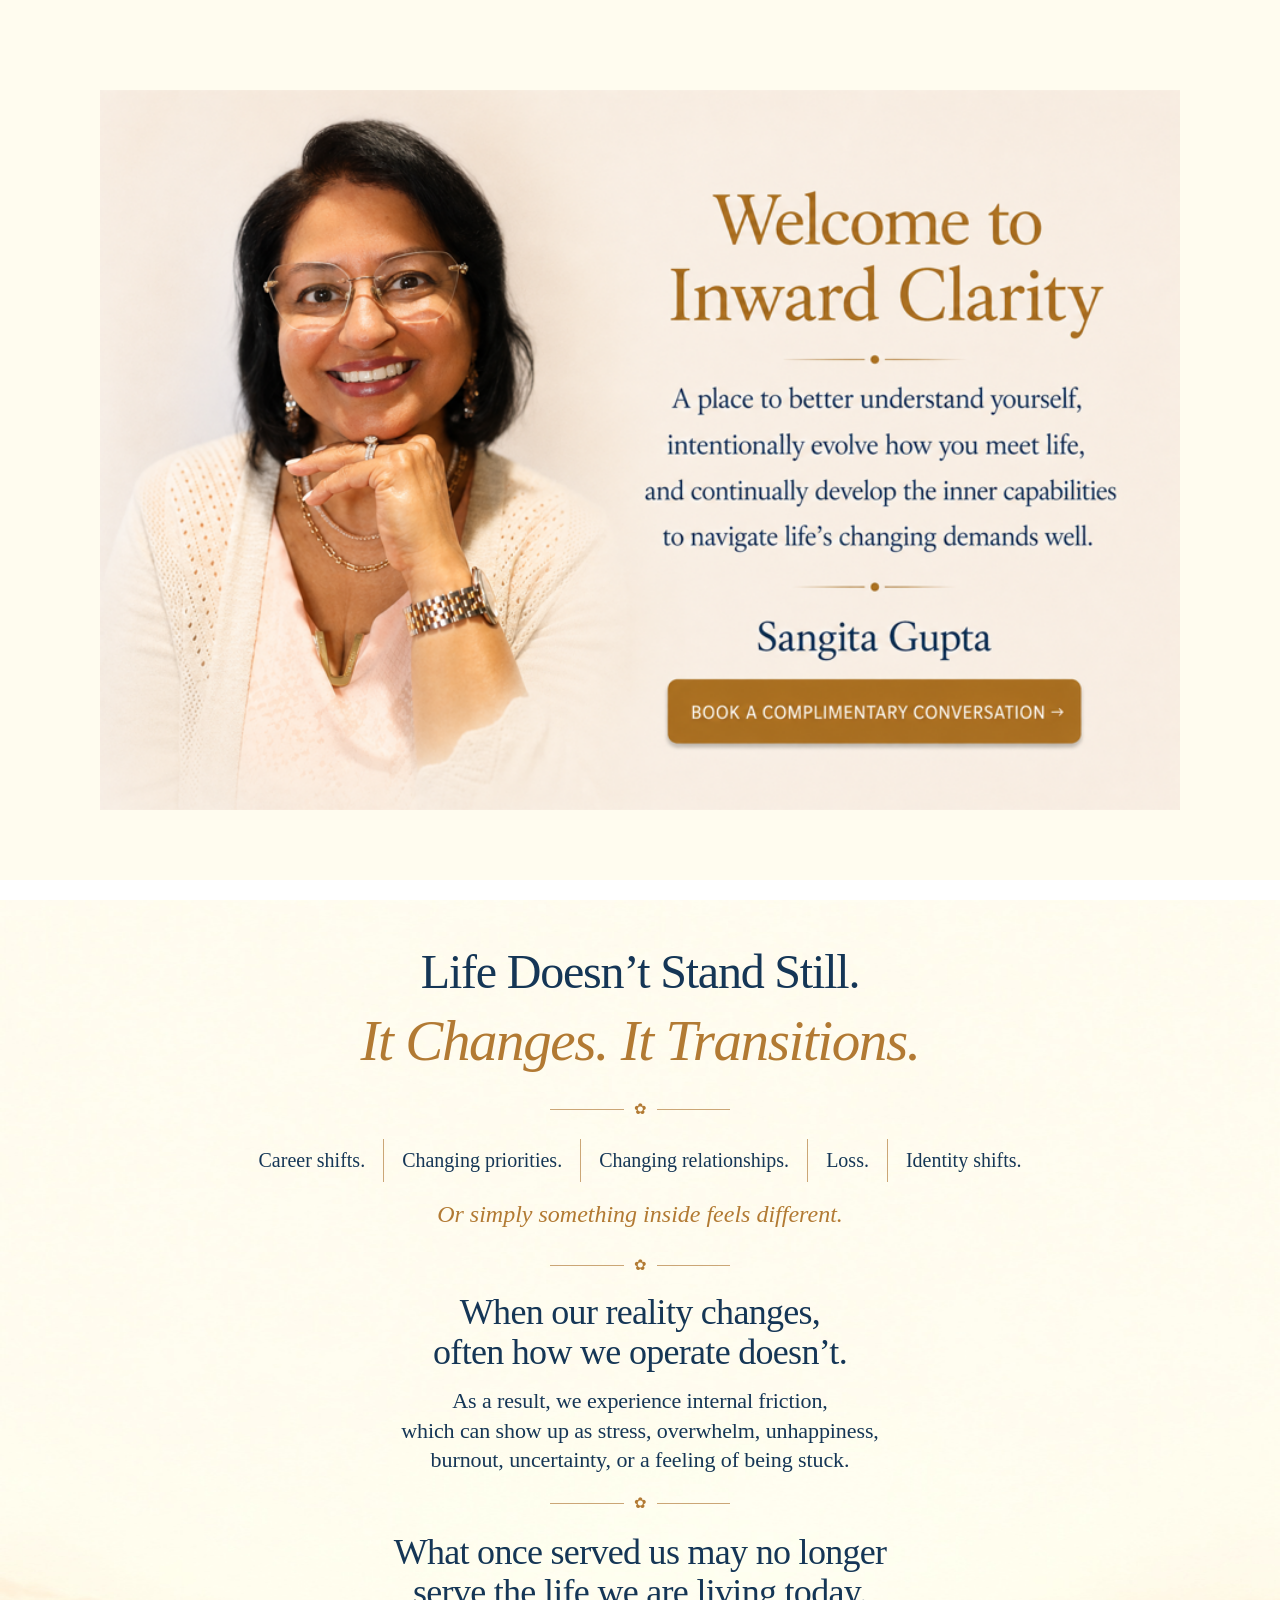
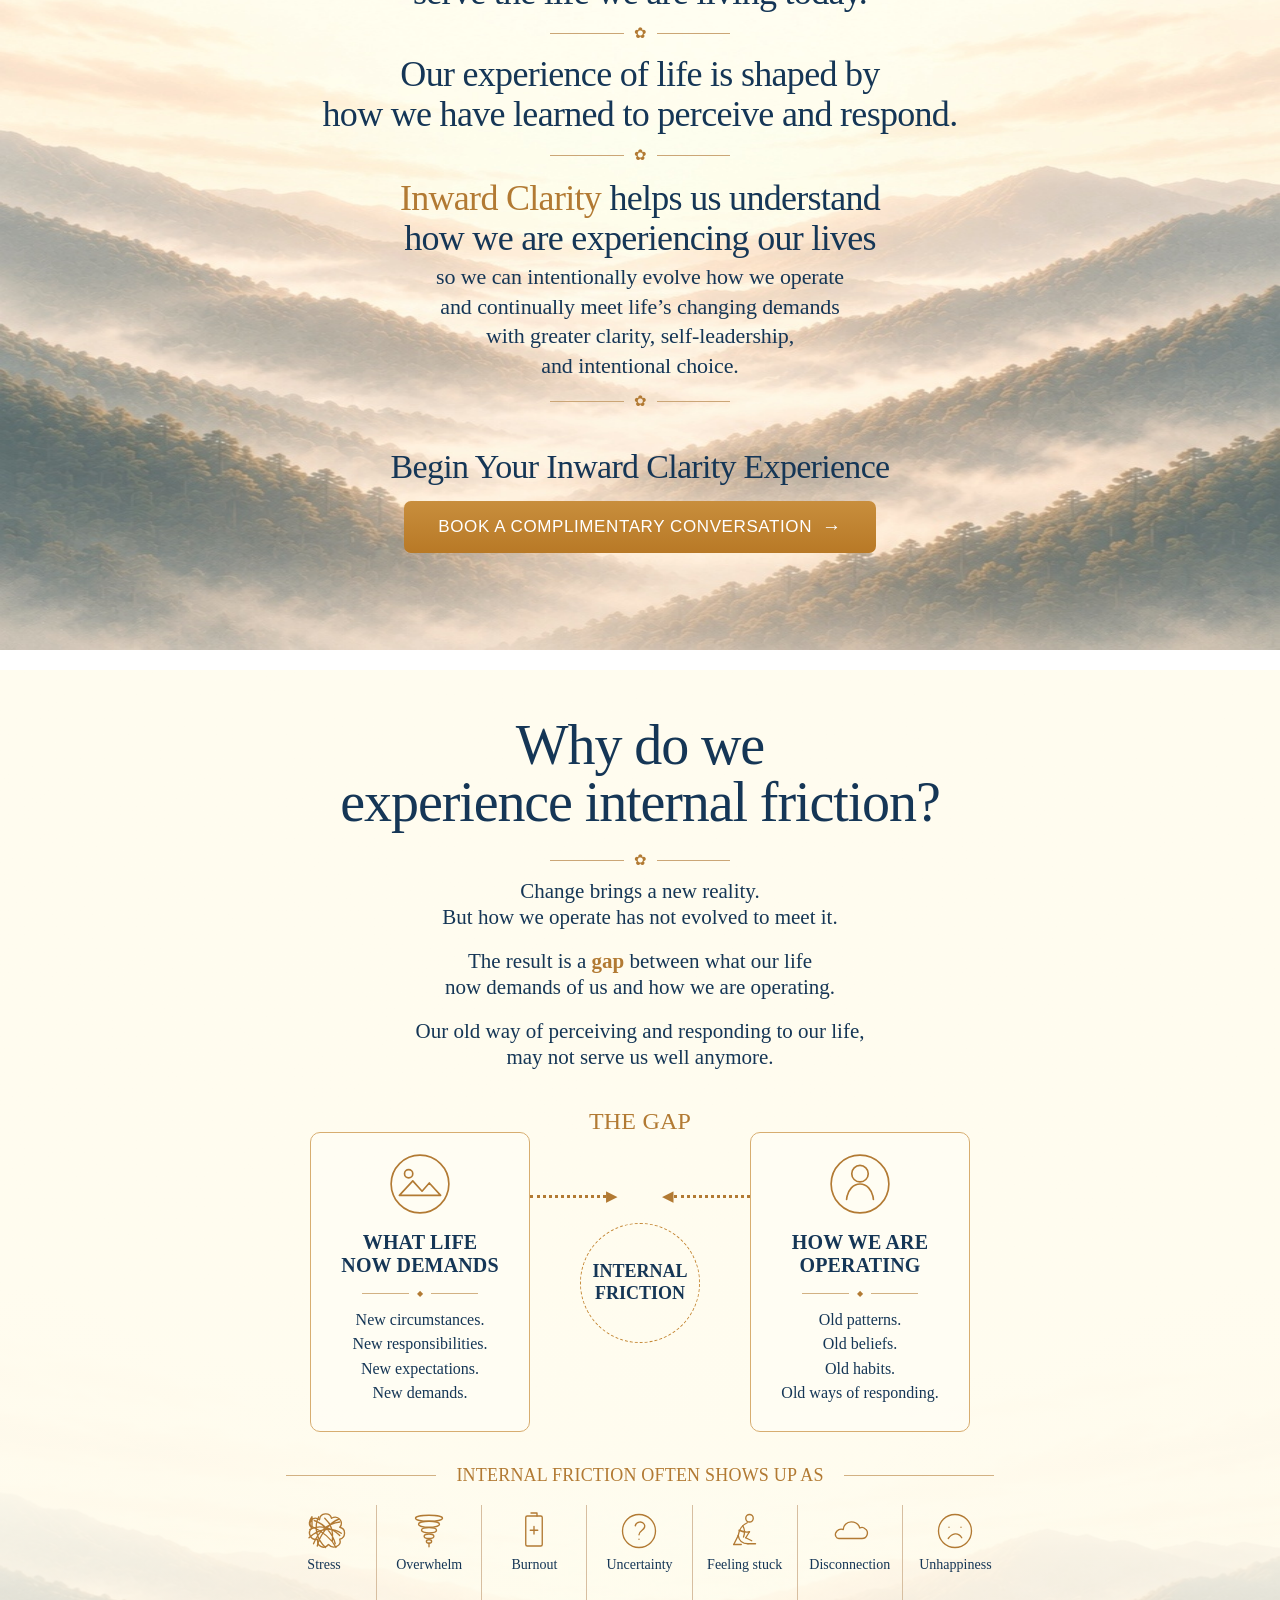
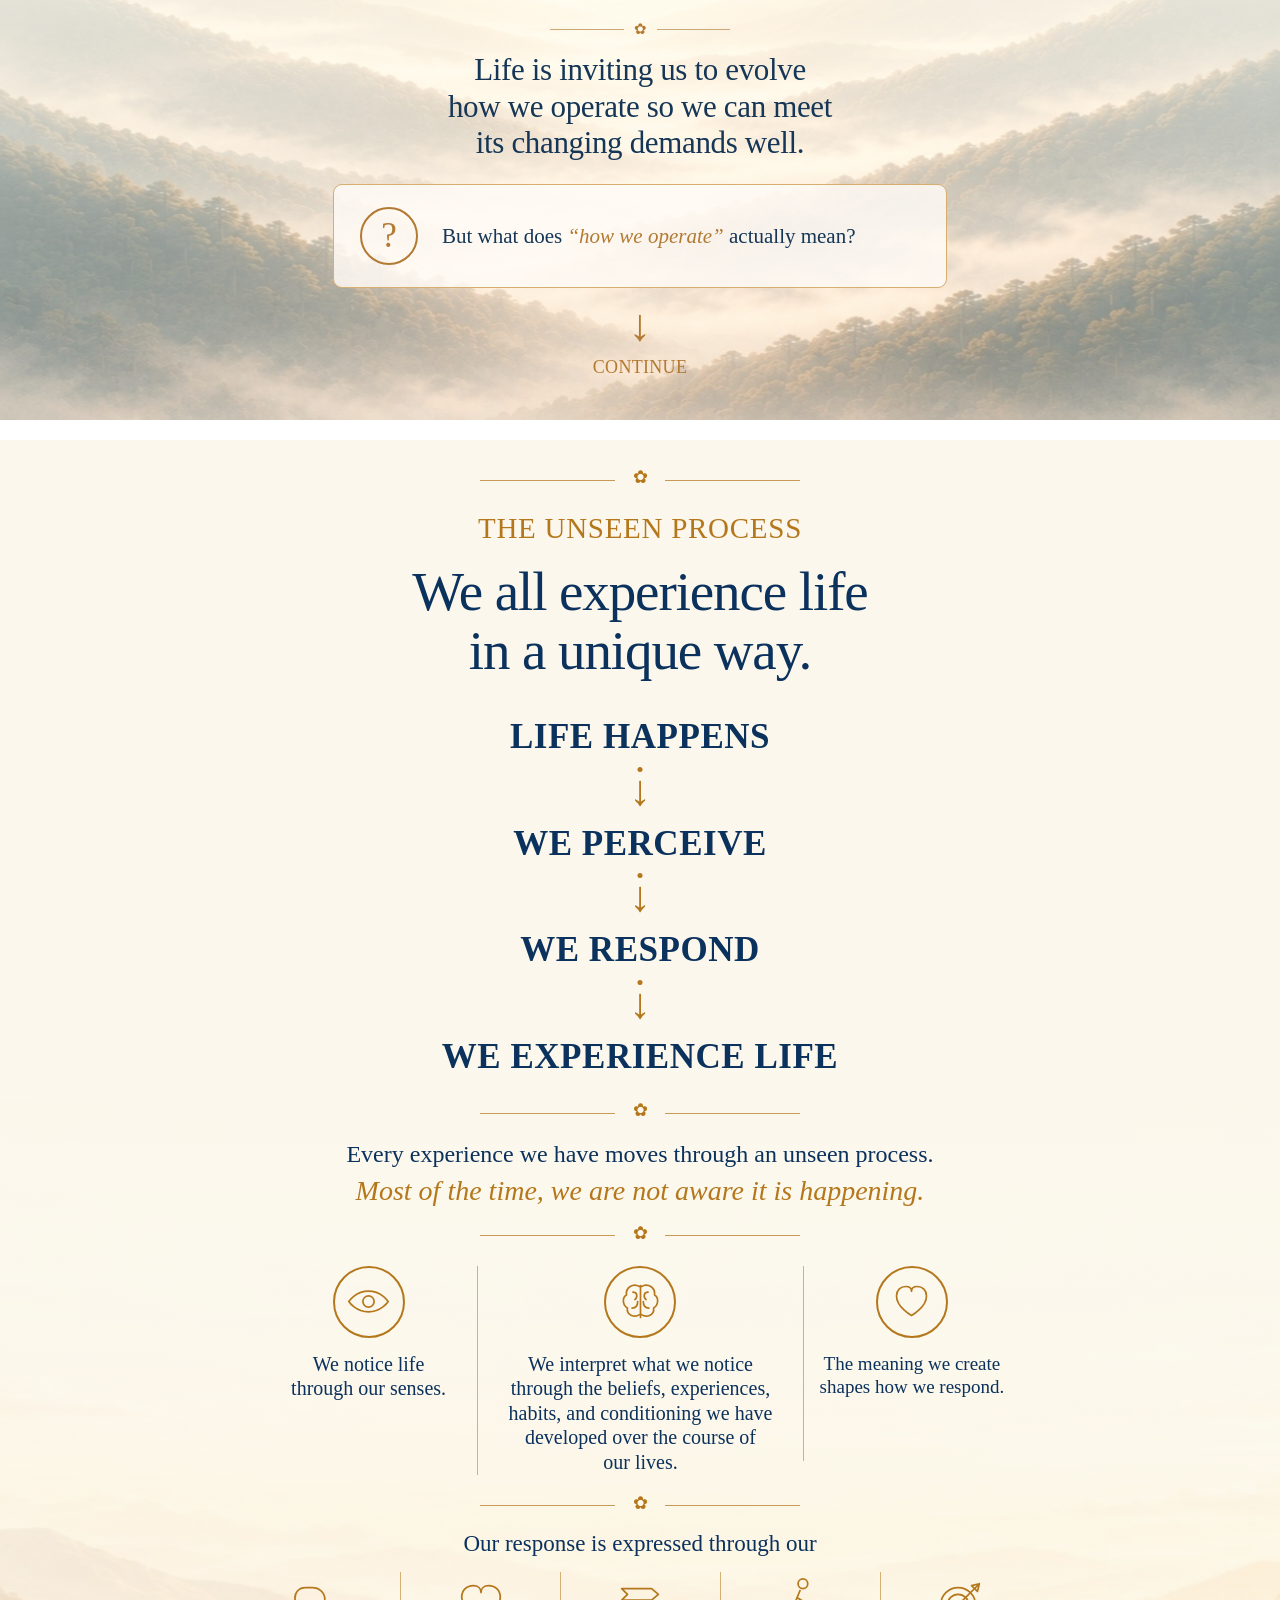
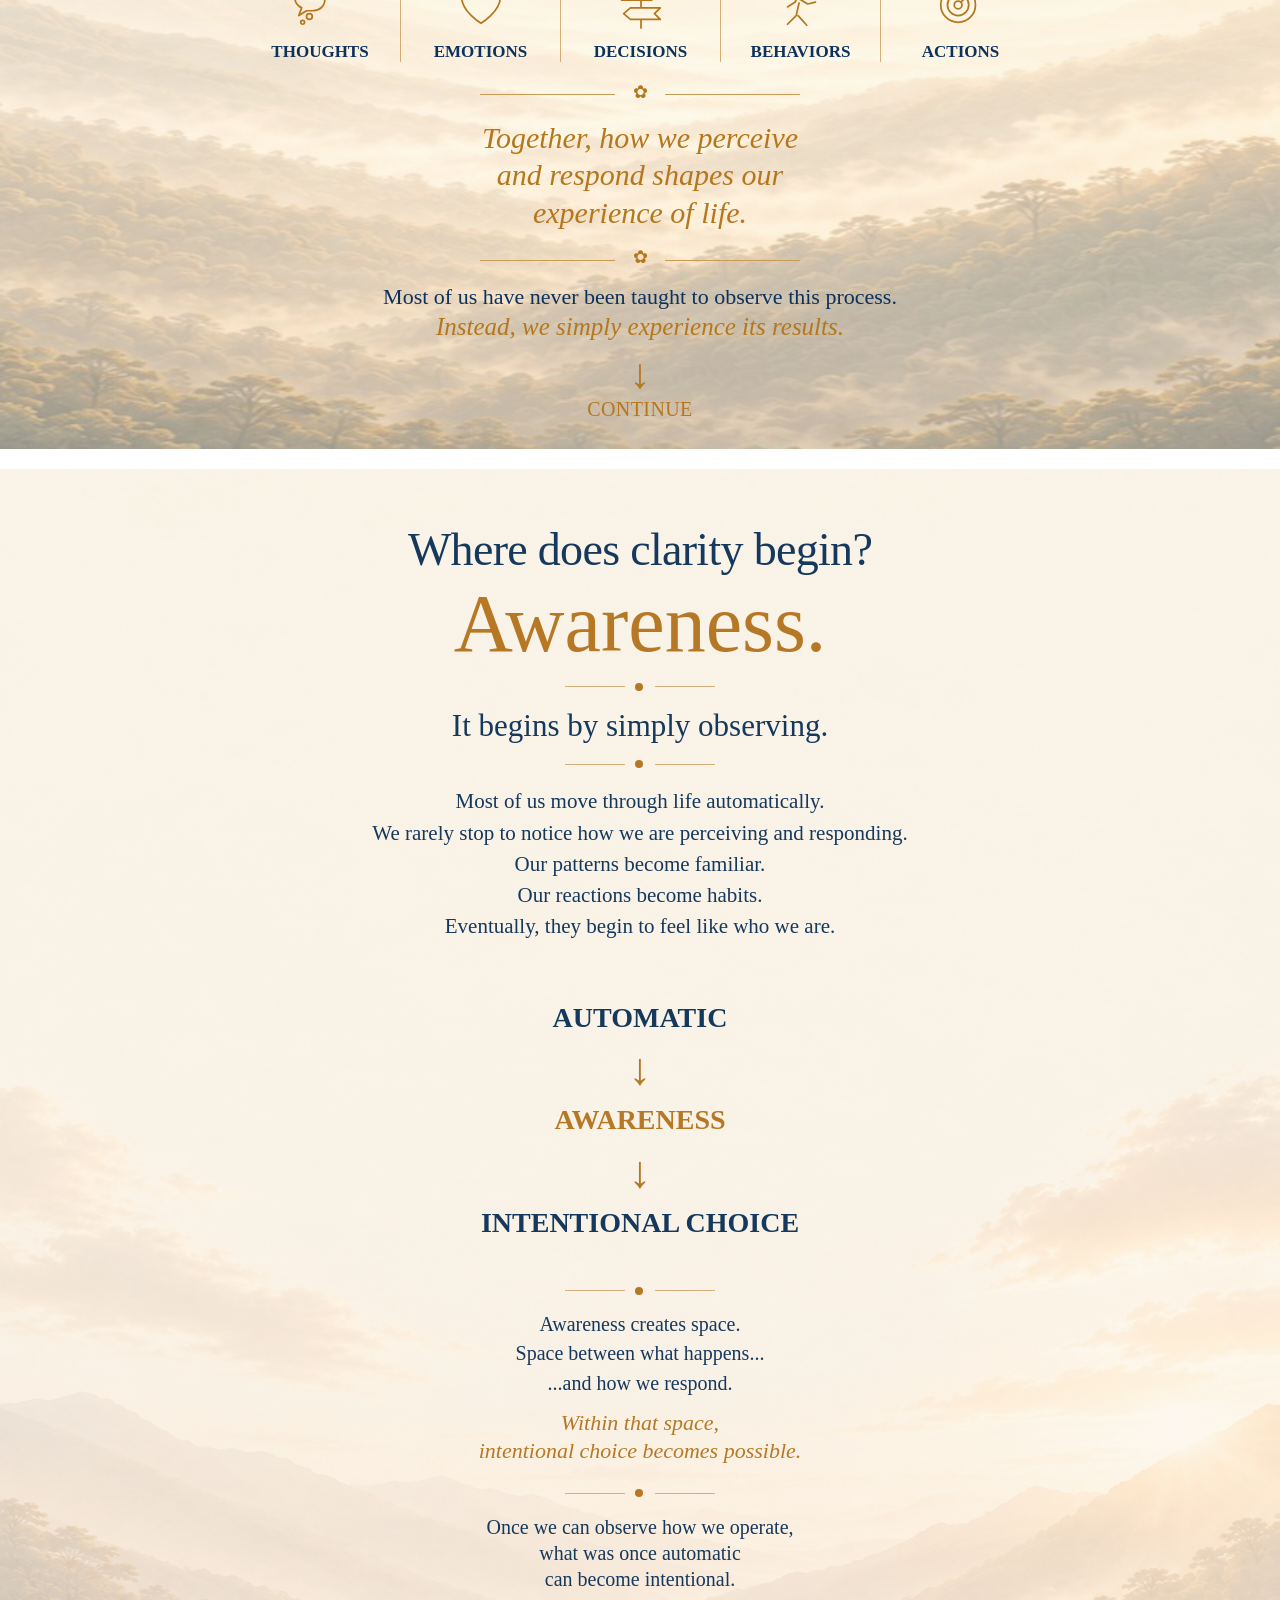
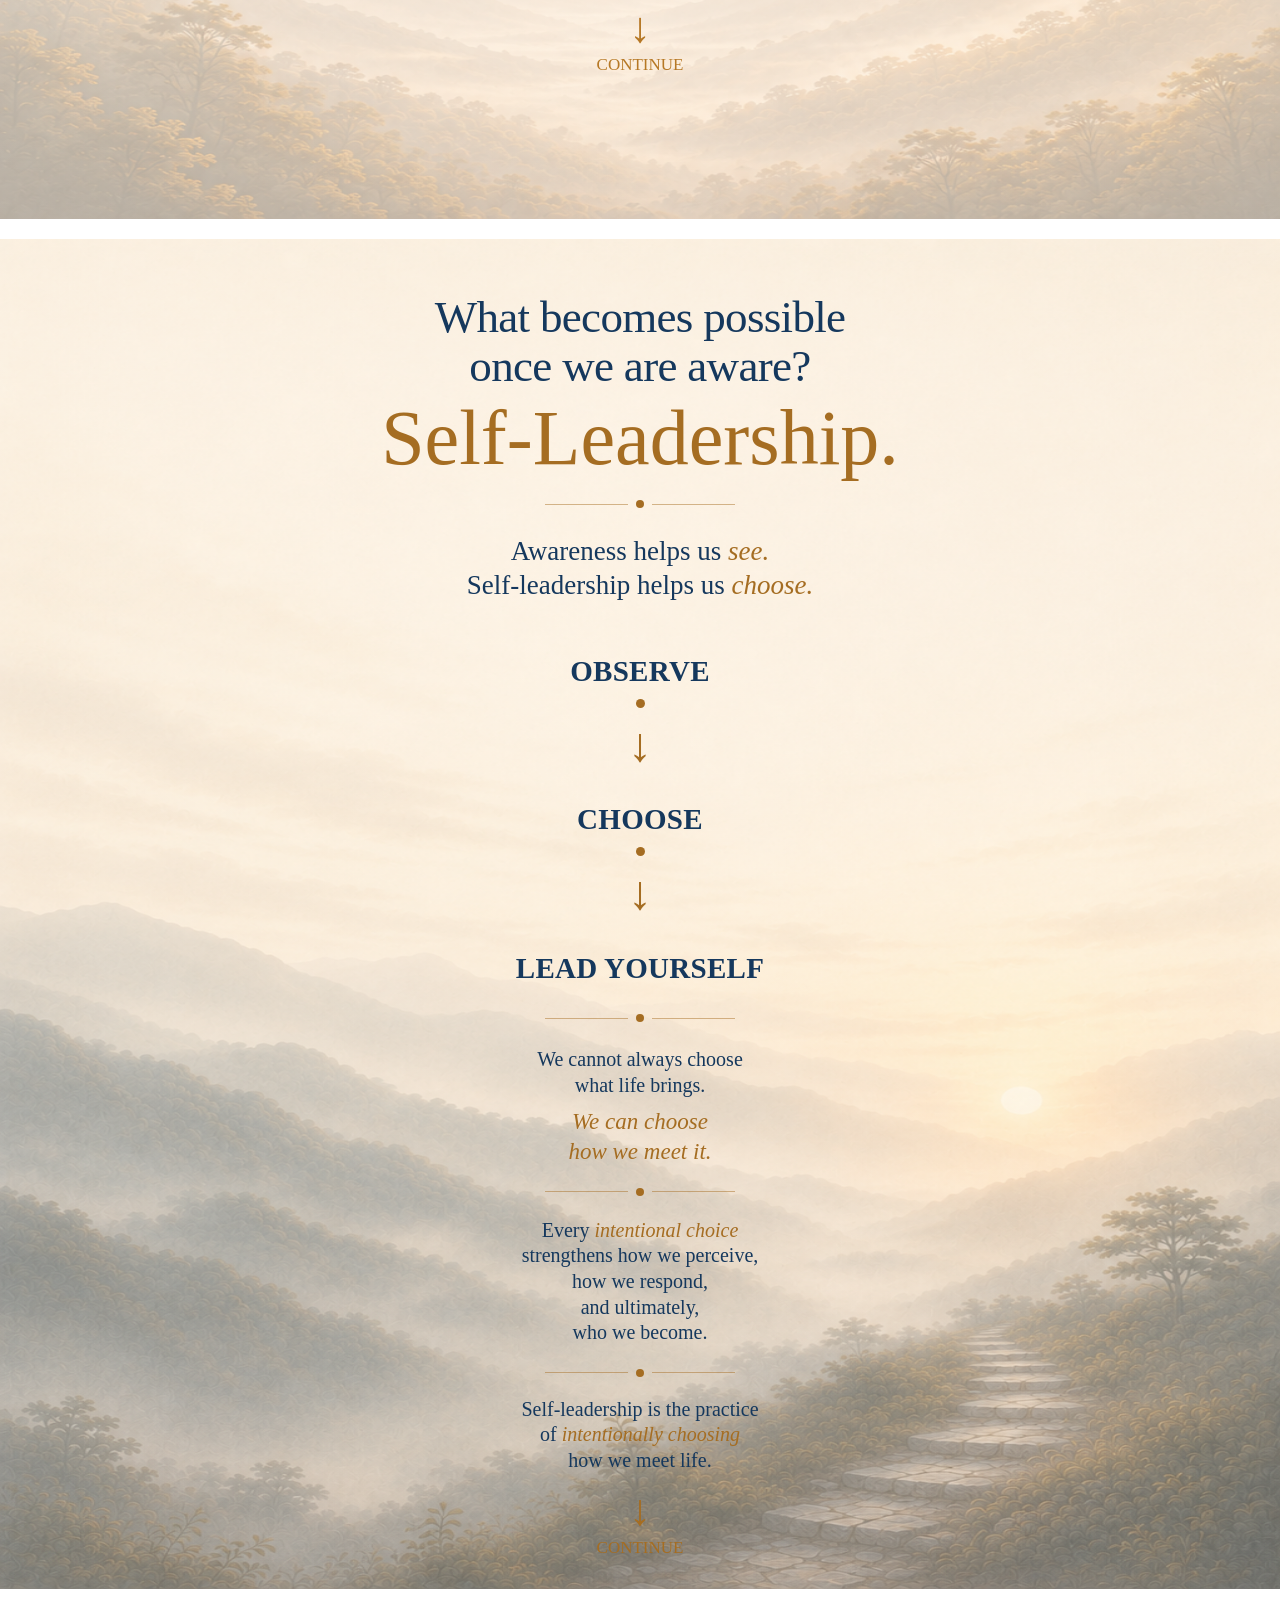
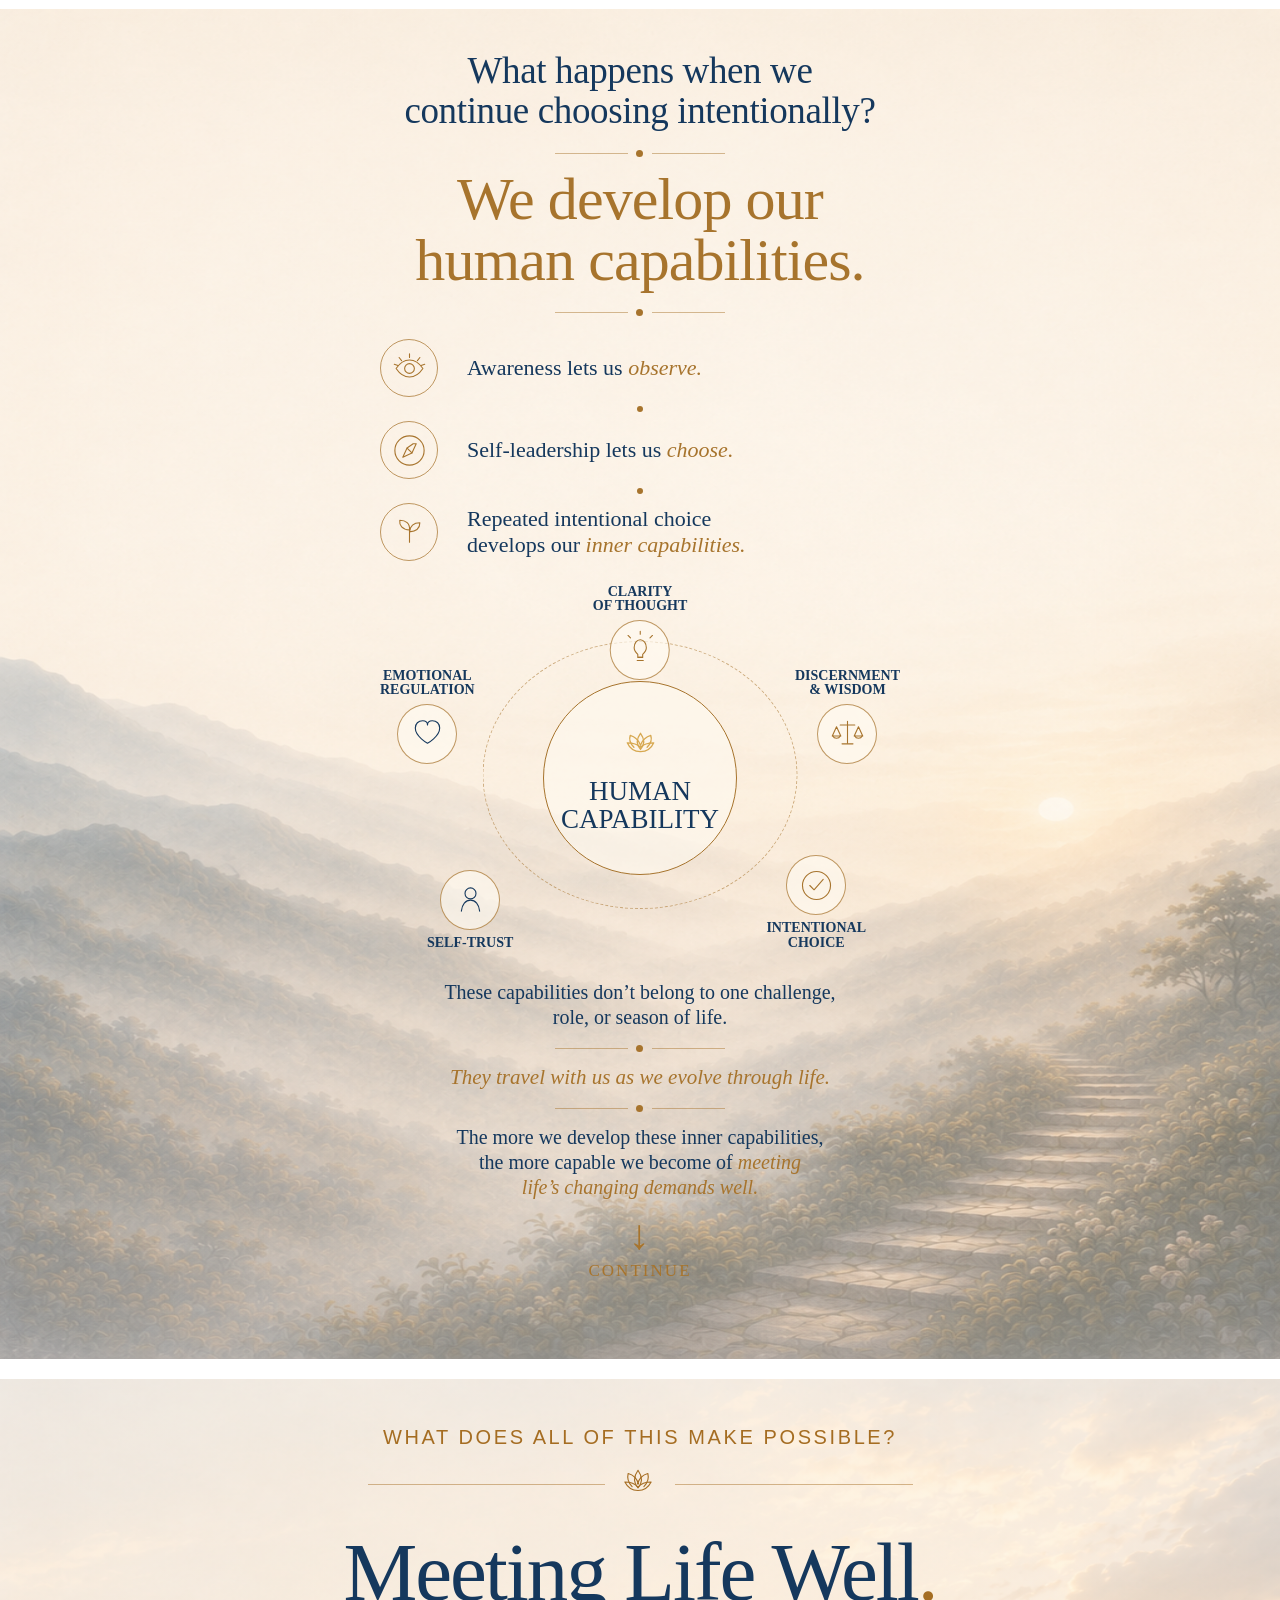
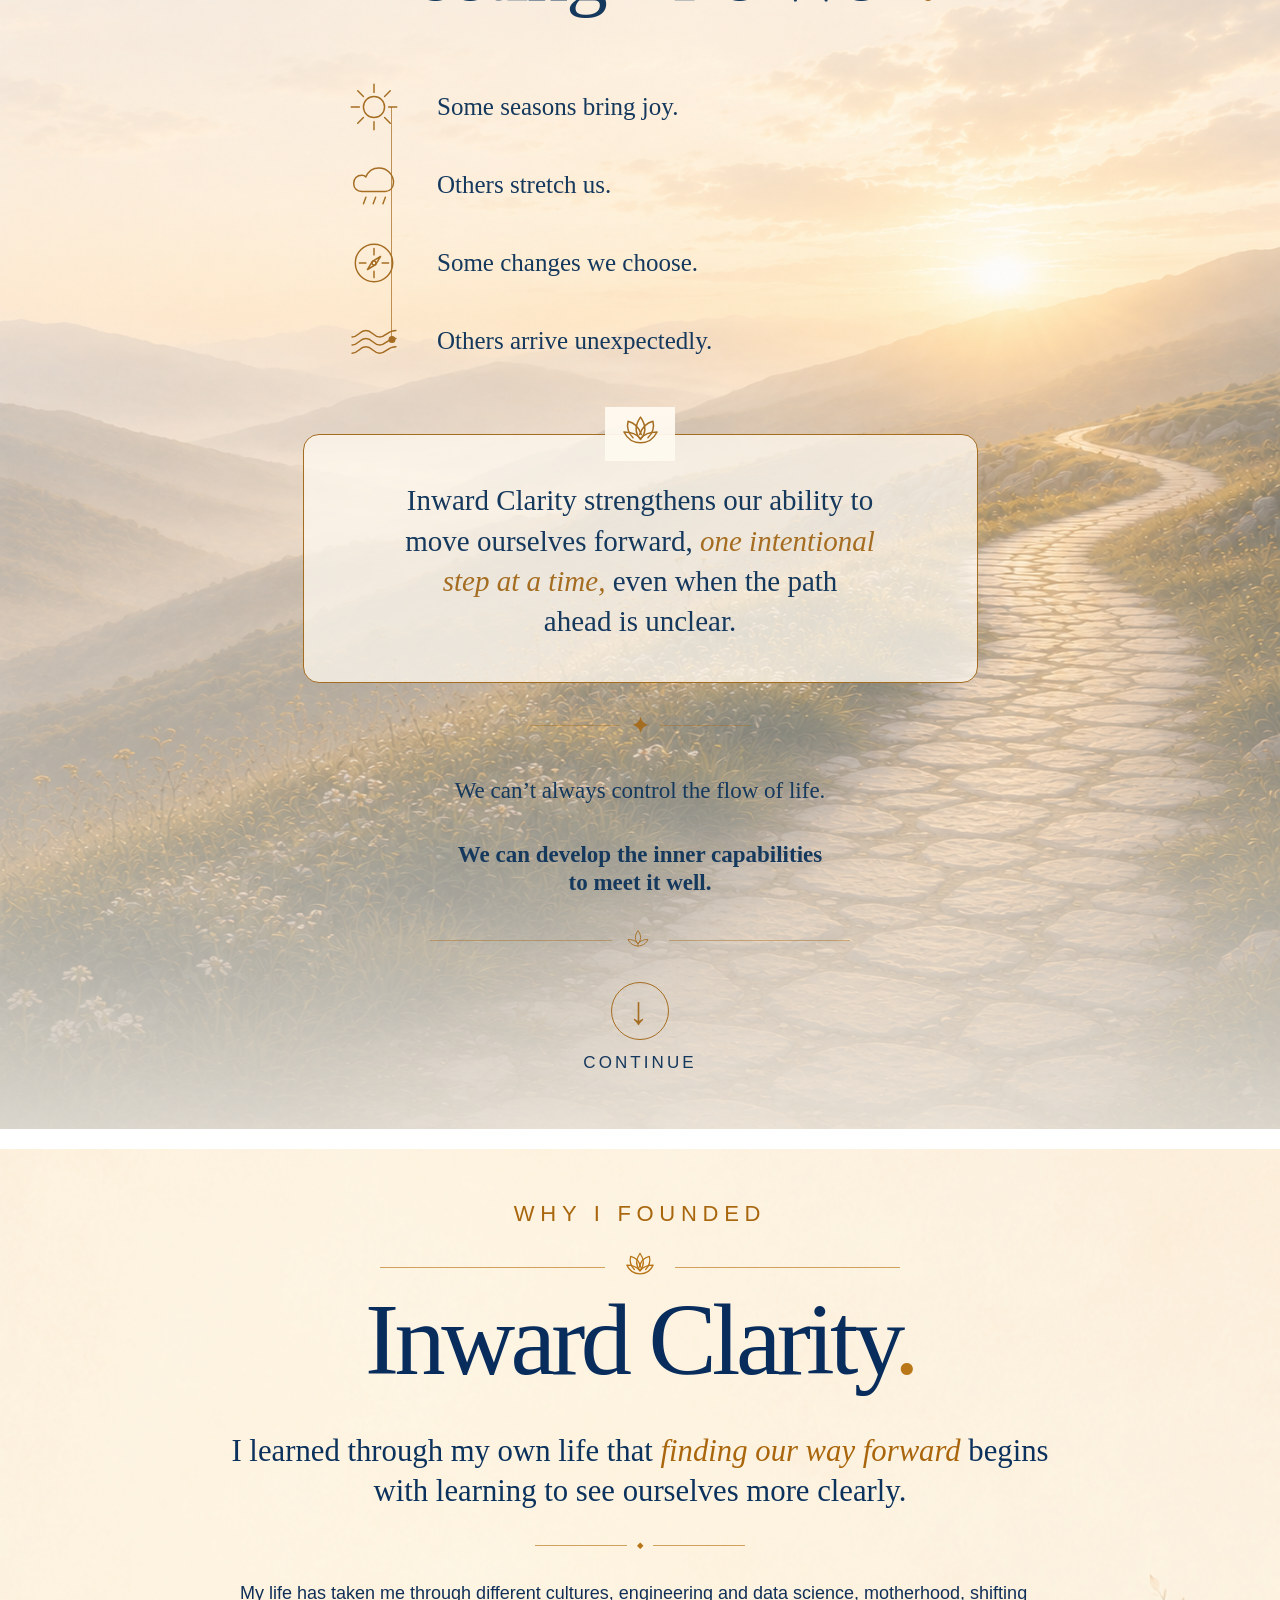
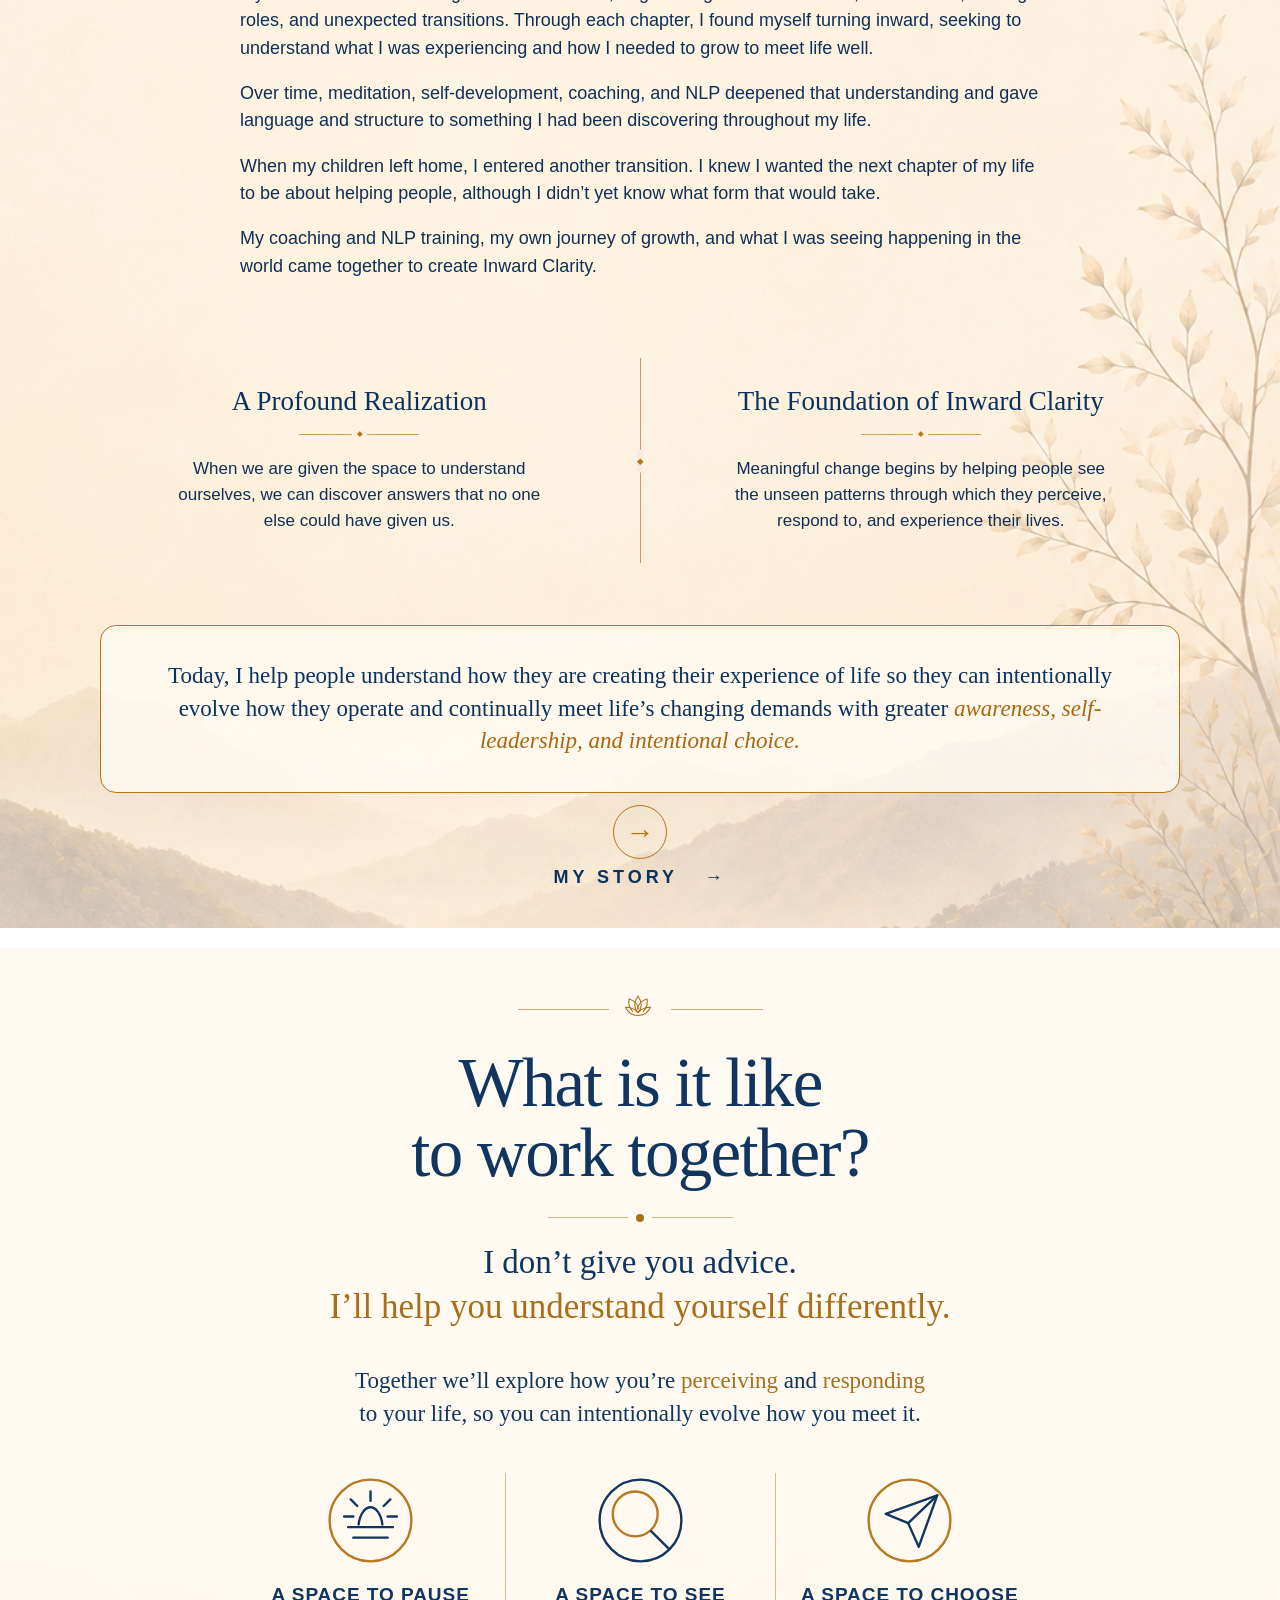
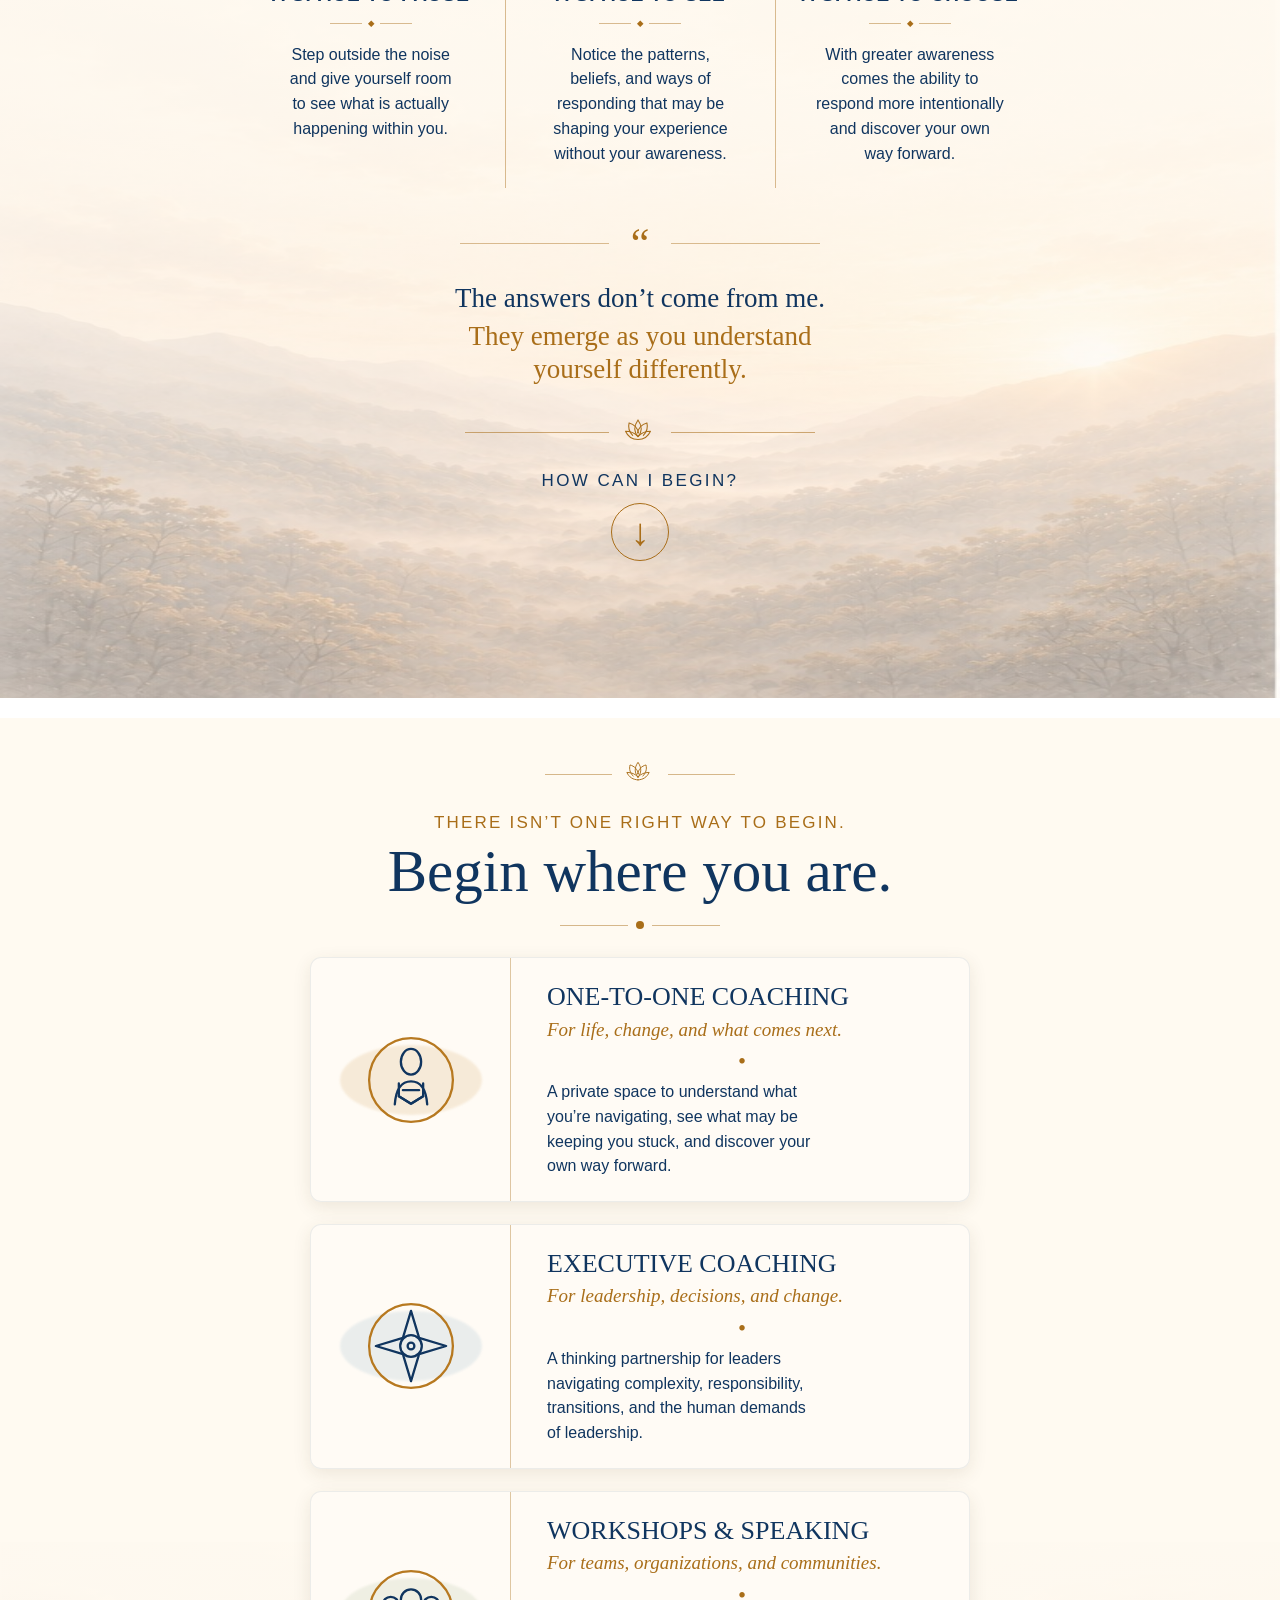
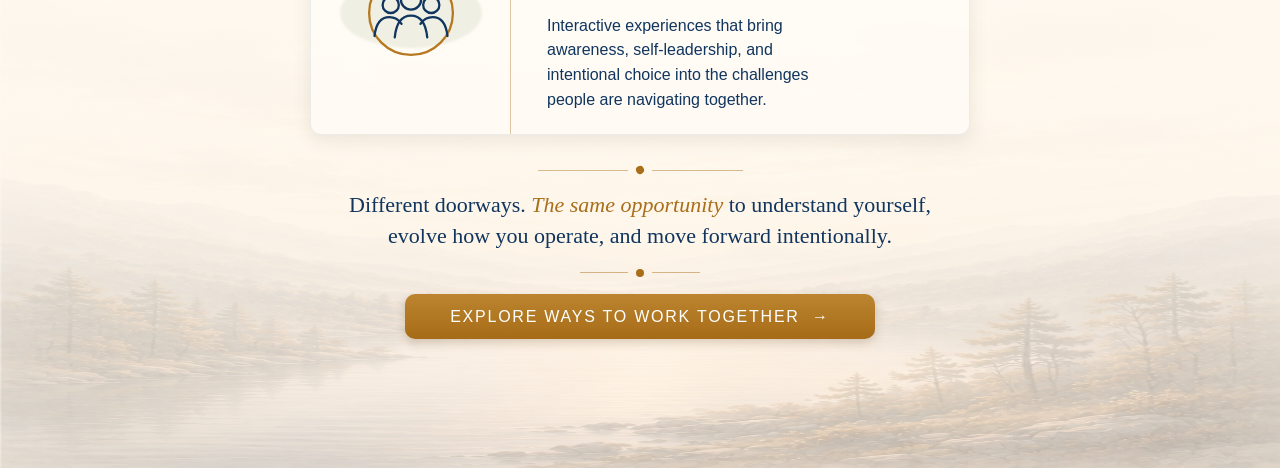
==== commit 6e95a1a4: "Add files via upload" ====
--- a/index.html
+++ b/index.html
@@ -240,7 +240,7 @@
     <div class="divider top-divider"><span class="rosette" aria-hidden="true"></span></div>
 
     <div class="eyebrow">THE UNSEEN PROCESS</div>
-    <h1>We all experience life<br>in a unique way.</h1>
+    <h1 class="screen4-mobile-title-fix">We all experience life<br>in a unique way.</h1>
 
     <div class="process" aria-label="Life happens, we perceive, we respond, we experience life">
       <div class="process-step">LIFE HAPPENS</div>
@@ -763,5 +763,218 @@
   </div>
 </section>
 
+
+<div class="screen10-merge-breathing" aria-hidden="true"></div>
+
+<section class="screen10" id="work-together" aria-label="What is it like to work together?">
+  <div class="screen10-inner">
+
+    <div class="screen10-lotus-rule">
+<svg viewBox="0 0 64 64" aria-hidden="true">
+  <path d="M32 43c-9 0-17-5-21-14 9 0 16 3 21 9 5-6 12-9 21-9-4 9-12 14-21 14Z"/>
+  <path d="M32 38c-7-8-7-18 0-28 7 10 7 20 0 28Z"/>
+  <path d="M23 36c-6-6-8-13-6-21 8 2 14 8 16 17"/>
+  <path d="M41 36c6-6 8-13 6-21-8 2-14 8-16 17"/>
+</svg>
+</div>
+
+    <h2 class="screen10-title">What is it like<br>to work together?</h2>
+
+    <div class="screen10-dot-rule" aria-hidden="true"><span></span><b></b><span></span></div>
+
+    <div class="screen10-promise">
+      <p>I don’t give you advice.</p>
+      <p>I’ll help you understand yourself differently.</p>
+    </div>
+
+    <p class="screen10-intro">
+      Together we’ll explore how you’re <em>perceiving</em> and <em>responding</em><br class="screen10-desktop-br">
+      to your life, so you can intentionally evolve how you meet it.
+    </p>
+
+    <div class="screen10-columns">
+
+      <article class="screen10-column">
+        <div class="screen10-icon">
+          <svg viewBox="0 0 72 72" aria-hidden="true">
+            <circle cx="36" cy="36" r="31"/>
+            <path d="M19 41h34M23 49h26"/>
+            <path d="M27 39c1-8 5-13 9-13s8 5 9 13"/>
+            <path d="M36 14v7M21 20l5 5M51 20l-5 5M16 33h7M49 33h7"/>
+          </svg>
+        </div>
+        <h3>A SPACE TO PAUSE</h3>
+        <div class="screen10-mini-rule" aria-hidden="true"><span></span><b>◆</b><span></span></div>
+        <p>Step outside the noise<br>and give yourself room<br>to see what is actually<br>happening within you.</p>
+      </article>
+
+      <article class="screen10-column">
+        <div class="screen10-icon">
+          <svg viewBox="0 0 72 72" aria-hidden="true">
+            <circle cx="32" cy="31" r="17"/>
+            <path d="M44 44l13 13"/>
+            <circle cx="36" cy="36" r="31"/>
+          </svg>
+        </div>
+        <h3>A SPACE TO SEE</h3>
+        <div class="screen10-mini-rule" aria-hidden="true"><span></span><b>◆</b><span></span></div>
+        <p>Notice the patterns,<br>beliefs, and ways of<br>responding that may be<br>shaping your experience<br>without your awareness.</p>
+      </article>
+
+      <article class="screen10-column">
+        <div class="screen10-icon">
+          <svg viewBox="0 0 72 72" aria-hidden="true">
+            <circle cx="36" cy="36" r="31"/>
+            <path d="M18 31 57 17 43 56 35 38 18 31Z"/>
+            <path d="M35 38 57 17"/>
+          </svg>
+        </div>
+        <h3>A SPACE TO CHOOSE</h3>
+        <div class="screen10-mini-rule" aria-hidden="true"><span></span><b>◆</b><span></span></div>
+        <p>With greater awareness<br>comes the ability to<br>respond more intentionally<br>and discover your own<br>way forward.</p>
+      </article>
+
+    </div>
+
+    <div class="screen10-quote-rule" aria-hidden="true"><span></span><b>“</b><span></span></div>
+
+    <div class="screen10-quote">
+      <p>The answers don’t come from me.</p>
+      <p>They emerge as you understand<br>yourself differently.</p>
+    </div>
+
+    <div class="screen10-bottom-lotus-rule" aria-hidden="true">
+      <span></span>
+<svg viewBox="0 0 64 64" aria-hidden="true">
+  <path d="M32 43c-9 0-17-5-21-14 9 0 16 3 21 9 5-6 12-9 21-9-4 9-12 14-21 14Z"/>
+  <path d="M32 38c-7-8-7-18 0-28 7 10 7 20 0 28Z"/>
+  <path d="M23 36c-6-6-8-13-6-21 8 2 14 8 16 17"/>
+  <path d="M41 36c6-6 8-13 6-21-8 2-14 8-16 17"/>
+</svg>
+<span></span>
+    </div>
+
+    <a class="screen10-continue" href="#begin-where-you-are">
+      <b>HOW CAN I BEGIN?</b>
+      <span class="screen10-arrow-circle" aria-hidden="true">↓</span>
+    </a>
+
+  </div>
+</section>
+
+<div class="screen11-merge-breathing" aria-hidden="true"></div>
+
+<section class="screen11" id="begin-where-you-are" aria-label="Begin where you are">
+  <div class="screen11-inner">
+
+    <div class="screen11-lotus-rule">
+<svg viewBox="0 0 64 64" aria-hidden="true">
+  <path d="M32 43c-9 0-17-5-21-14 9 0 16 3 21 9 5-6 12-9 21-9-4 9-12 14-21 14Z"/>
+  <path d="M32 38c-7-8-7-18 0-28 7 10 7 20 0 28Z"/>
+  <path d="M23 36c-6-6-8-13-6-21 8 2 14 8 16 17"/>
+  <path d="M41 36c6-6 8-13 6-21-8 2-14 8-16 17"/>
+</svg>
+</div>
+
+    <p class="screen11-kicker">THERE ISN’T ONE RIGHT WAY TO BEGIN.</p>
+    <h2 class="screen11-title">Begin where you are.</h2>
+    <div class="screen11-dot-rule" aria-hidden="true"><span></span><b></b><span></span></div>
+
+    <div class="screen11-cards">
+
+      <article class="screen11-card">
+        <div class="screen11-card-icon-wrap">
+          <div class="screen11-wash screen11-wash-peach"></div>
+          <div class="screen11-card-icon">
+            <svg viewBox="0 0 74 74" aria-hidden="true">
+              <circle cx="37" cy="37" r="31"/>
+              <ellipse cx="37" cy="23.5" rx="7.5" ry="9.5"/>
+              <path d="M25 55c.8-10.5 4.8-17 12-17s11.2 6.5 12 17"/>
+              <path d="M28 39.5v9.5l9 5.5 9-5.5v-9.5"/>
+              <path d="M28 49l9 5.5 9-5.5"/>
+              <path d="M31 44.5h12"/>
+            </svg>
+          </div>
+        </div>
+        <div class="screen11-card-copy">
+          <h3>ONE-TO-ONE COACHING</h3>
+          <p class="screen11-sub">For life, change, and what comes next.</p>
+          <div class="screen11-card-dot">•</div>
+          <p>A private space to understand what<br class="screen11-desktop-br">
+          you’re navigating, see what may be<br class="screen11-desktop-br">
+          keeping you stuck, and discover your<br class="screen11-desktop-br">
+          own way forward.</p>
+        </div>
+      </article>
+
+      <article class="screen11-card">
+        <div class="screen11-card-icon-wrap">
+          <div class="screen11-wash screen11-wash-blue"></div>
+          <div class="screen11-card-icon">
+            <svg viewBox="0 0 74 74" aria-hidden="true">
+              <circle cx="37" cy="37" r="31"/>
+              <path d="M37 11 43 31 63 37 43 43 37 63 31 43 11 37 31 31 37 11Z"/>
+              <circle cx="37" cy="37" r="8"/>
+              <circle cx="37" cy="37" r="2.5"/>
+            </svg>
+          </div>
+        </div>
+        <div class="screen11-card-copy">
+          <h3>EXECUTIVE COACHING</h3>
+          <p class="screen11-sub">For leadership, decisions, and change.</p>
+          <div class="screen11-card-dot">•</div>
+          <p>A thinking partnership for leaders<br class="screen11-desktop-br">
+          navigating complexity, responsibility,<br class="screen11-desktop-br">
+          transitions, and the human demands<br class="screen11-desktop-br">
+          of leadership.</p>
+        </div>
+      </article>
+
+      <article class="screen11-card">
+        <div class="screen11-card-icon-wrap">
+          <div class="screen11-wash screen11-wash-sage"></div>
+          <div class="screen11-card-icon">
+            <svg viewBox="0 0 74 74" aria-hidden="true">
+              <circle cx="37" cy="37" r="31"/>
+              <circle cx="37" cy="27" r="7.5"/>
+              <circle cx="22" cy="31" r="6"/>
+              <circle cx="52" cy="31" r="6"/>
+              <path d="M25 55c1-10 5-16 12-16s11 6 12 16"/>
+              <path d="M10 54c1-9 4-14 11-14 4 0 7 2 9 5"/>
+              <path d="M64 54c-1-9-4-14-11-14-4 0-7 2-9 5"/>
+            </svg>
+          </div>
+        </div>
+        <div class="screen11-card-copy">
+          <h3>WORKSHOPS &amp; SPEAKING</h3>
+          <p class="screen11-sub">For teams, organizations, and communities.</p>
+          <div class="screen11-card-dot">•</div>
+          <p>Interactive experiences that bring<br class="screen11-desktop-br">
+          awareness, self-leadership, and<br class="screen11-desktop-br">
+          intentional choice into the challenges<br class="screen11-desktop-br">
+          people are navigating together.</p>
+        </div>
+      </article>
+
+    </div>
+
+    
+    
+    <div class="screen11-leaf-rule screen11-doorways-divider" aria-hidden="true">
+      <span></span><b></b><span></span>
+    </div>
+
+    <p class="screen11-doorways">
+      Different doorways. <em>The same opportunity</em> to understand yourself,<br class="screen11-desktop-br">
+      evolve how you operate, and move forward intentionally.
+    </p>
+
+    <div class="screen11-dot-rule screen11-dot-rule-low" aria-hidden="true"><span></span><b></b><span></span></div>
+
+    <a class="screen11-cta" href="#work-with-me">EXPLORE WAYS TO WORK TOGETHER&nbsp; →</a>
+
+  </div>
+</section>
+
 </body>
 </html>
--- a/styles.css
+++ b/styles.css
@@ -2954,9 +2954,9 @@
 
 
 /* SCREEN 9 ONLY — Screens 1–8 remain untouched */
-.screen9{position:relative;min-height:100vh;overflow:hidden;background:#f8f1e5;color:#0b315d;isolation:isolate}
+.screen9{position:relative;min-height:100vh;overflow:hidden;background:#fffaf1;color:#0b315d;isolation:isolate}
 .screen9-bg{position:absolute;inset:0;z-index:-2;background:url("assets/screen9/screen9-inward-clarity-scenery.png") center/cover no-repeat}
-.screen9-bg:after{content:"";position:absolute;inset:0;background:rgba(255,250,242,.10)}
+.screen9-bg:after{content:"";position:absolute;inset:0;background:rgba(255,250,241,.10)}
 .screen9-content{width:min(1160px,calc(100% - 64px));margin:auto;padding:54px 0 40px;text-align:center}
 .screen9-kicker{margin:0;color:#a8660d;font:500 22px/1 Arial,sans-serif;letter-spacing:.26em}
 .screen9-lotus-rule,.screen9-diamond-rule,.screen9-mini-rule{display:grid;grid-template-columns:1fr auto 1fr;align-items:center;color:#b87517}
@@ -3202,3 +3202,720 @@
   background:#fff;
 }
 
+/* =========================================================
+   FINAL TRUE FIX — SCREEN 4 MOBILE MAIN HEADLINE ONLY
+   ========================================================= */
+@media (max-width:700px){
+  .screen4-mobile-title-fix{
+    width:100% !important;
+    max-width:none !important;
+    margin-left:auto !important;
+    margin-right:auto !important;
+    padding-left:0 !important;
+    padding-right:0 !important;
+    font-size:clamp(38px,9.4vw,48px) !important;
+    line-height:1.04 !important;
+  }
+}
+
+
+
+/* SCREEN 9 — DESKTOP STORY TEXT WIDTH ONLY */
+@media (min-width:701px){
+  .screen9-story-copy{
+    width:800px;
+    max-width:calc(100% - 80px);
+  }
+}
+
+/* =========================================================
+   SCREEN 10 — WHAT IS IT LIKE TO WORK TOGETHER?
+   Screens 1–9 remain locked and unchanged.
+   ========================================================= */
+.screen10-merge-breathing,
+.screen11-merge-breathing{
+  width:100%;
+  height:20px;
+  background:#fff;
+}
+
+.screen10{
+  --navy:#10355f;
+  --gold:#a96e19;
+  position:relative;
+  width:100%;
+  min-height:1350px;
+  overflow:hidden;
+  color:var(--navy);
+  font-family:Georgia,"Times New Roman",serif;
+  text-align:center;
+  background:
+    linear-gradient(to bottom,
+      rgba(255,250,241,.98) 0%,
+      rgba(255,250,241,.98) 42%,
+      rgba(255,250,241,.88) 57%,
+      rgba(255,250,241,.58) 72%,
+      rgba(255,250,241,.30) 100%),
+    url("assets/screen10/screen10-work-together-scenery.jpg") center bottom/100% 61% no-repeat,
+    #fffaf1;
+}
+.screen10-inner{
+  width:min(900px,100%);
+  min-height:1350px;
+  margin:0 auto;
+  padding:42px 46px 34px;
+  display:flex;
+  flex-direction:column;
+  align-items:center;
+}
+.screen10-lotus-rule,
+.screen10-bottom-lotus-rule{
+  display:grid;
+  grid-template-columns:1fr 42px 1fr;
+  align-items:center;
+  gap:10px;
+  width:245px;
+  color:var(--gold);
+}
+.screen10-lotus-rule{margin-bottom:20px}
+.screen10-lotus-rule:before,
+.screen10-lotus-rule:after,
+.screen10-bottom-lotus-rule span{
+  content:"";
+  height:1px;
+  background:rgba(169,110,25,.55);
+}
+.screen10-lotus-rule svg,
+.screen10-bottom-lotus-rule svg{
+  width:38px;height:38px;
+  fill:none;stroke:currentColor;stroke-width:1.8;
+  stroke-linecap:round;stroke-linejoin:round;
+}
+.screen10-title{
+  margin:0;
+  font-size:69px;
+  line-height:1.02;
+  font-weight:400;
+  letter-spacing:-.025em;
+}
+.screen10-dot-rule,
+.screen11-dot-rule{
+  display:grid;
+  grid-template-columns:1fr 8px 1fr;
+  gap:8px;
+  align-items:center;
+  width:185px;
+  margin:25px auto 22px;
+}
+.screen10-dot-rule span,
+.screen11-dot-rule span{
+  height:1px;background:rgba(169,110,25,.48);
+}
+.screen10-dot-rule b,
+.screen11-dot-rule b{
+  width:8px;height:8px;border-radius:50%;
+  background:var(--gold);display:block;
+}
+.screen10-promise p{margin:0}
+.screen10-promise p:first-child{
+  font-size:33px;
+  line-height:1.15;
+}
+.screen10-promise p:last-child{
+  margin-top:5px;
+  color:var(--gold);
+  font-size:35px;
+  line-height:1.15;
+}
+.screen10-intro{
+  margin:38px 0 41px;
+  font-size:23px;
+  line-height:1.42;
+}
+.screen10-intro em{
+  color:var(--gold);
+  font-style:normal;
+}
+.screen10-columns{
+  width:100%;
+  display:grid;
+  grid-template-columns:repeat(3,1fr);
+  margin-top:2px;
+}
+.screen10-column{
+  padding:0 25px;
+  min-height:315px;
+}
+.screen10-column + .screen10-column{
+  border-left:1px solid rgba(169,110,25,.45);
+}
+.screen10-icon{
+  width:95px;height:95px;
+  margin:0 auto 16px;
+  color:var(--navy);
+}
+.screen10-icon svg{
+  width:100%;height:100%;
+  fill:none;stroke:currentColor;stroke-width:1.8;
+  stroke-linecap:round;stroke-linejoin:round;
+}
+.screen10-icon circle:first-child{
+  stroke:#b77920;
+}
+.screen10-column h3{
+  margin:0;
+  font-family:Arial,Helvetica,sans-serif;
+  font-size:19px;
+  line-height:1.12;
+  letter-spacing:.05em;
+}
+.screen10-mini-rule{
+  width:82px;
+  display:grid;
+  grid-template-columns:1fr 8px 1fr;
+  gap:5px;
+  align-items:center;
+  margin:13px auto 15px;
+  color:var(--gold);
+}
+.screen10-mini-rule span{
+  height:1px;background:rgba(169,110,25,.45);
+}
+.screen10-mini-rule b{font-size:8px}
+.screen10-column p{
+  margin:0;
+  font-family:Arial,Helvetica,sans-serif;
+  font-size:16px;
+  line-height:1.55;
+}
+.screen10-quote-rule{
+  width:360px;
+  max-width:78%;
+  display:grid;
+  grid-template-columns:1fr 38px 1fr;
+  gap:12px;
+  align-items:center;
+  margin:34px auto 18px;
+  color:var(--gold);
+}
+.screen10-quote-rule span{
+  height:1px;background:rgba(169,110,25,.44);
+}
+.screen10-quote-rule b{
+  font:42px/1 Georgia,serif;
+}
+.screen10-quote p{
+  margin:0;
+  font-size:27px;
+  line-height:1.23;
+}
+.screen10-quote p:last-child{
+  color:var(--gold);
+  margin-top:4px;
+}
+.screen10-bottom-lotus-rule{
+  width:350px;
+  max-width:70%;
+  margin:28px auto 19px;
+}
+.screen10-continue{
+  display:flex;
+  flex-direction:column;
+  align-items:center;
+  gap:12px;
+  color:var(--navy);
+  text-decoration:none;
+}
+.screen10-continue b{
+  font-family:Arial,Helvetica,sans-serif;
+  font-size:17px;
+  letter-spacing:.14em;
+  font-weight:500;
+}
+.screen10-arrow-circle{
+  width:58px;height:58px;
+  border:1.5px solid var(--gold);
+  border-radius:50%;
+  display:grid;
+  place-items:center;
+  color:var(--gold);
+  font-size:38px;
+  line-height:1;
+}
+
+/* =========================================================
+   SCREEN 11 — BEGIN WHERE YOU ARE
+   ========================================================= */
+.screen11{
+  --navy:#10355f;
+  --gold:#a96e19;
+  position:relative;
+  width:100%;
+  min-height:1350px;
+  overflow:hidden;
+  color:var(--navy);
+  font-family:Georgia,"Times New Roman",serif;
+  text-align:center;
+  background:
+    linear-gradient(to bottom,
+      rgba(255,250,241,.985) 0%,
+      rgba(255,250,241,.985) 58%,
+      rgba(255,250,241,.88) 72%,
+      rgba(255,250,241,.47) 100%),
+    url("assets/screen11/screen11-begin-scenery.jpg") center bottom/100% 39% no-repeat,
+    #fffaf1;
+}
+.screen11-inner{
+  width:min(900px,100%);
+  min-height:1350px;
+  margin:0 auto;
+  padding:39px 48px 30px;
+  display:flex;
+  flex-direction:column;
+  align-items:center;
+}
+.screen11-lotus-rule{
+  width:190px;
+  display:grid;
+  grid-template-columns:1fr 38px 1fr;
+  gap:9px;
+  align-items:center;
+  color:var(--gold);
+  margin-bottom:22px;
+}
+.screen11-lotus-rule:before,
+.screen11-lotus-rule:after{
+  content:"";
+  height:1px;
+  background:rgba(169,110,25,.48);
+}
+.screen11-lotus-rule svg{
+  width:34px;height:34px;
+  fill:none;stroke:currentColor;stroke-width:1.8;
+  stroke-linecap:round;stroke-linejoin:round;
+}
+.screen11-kicker{
+  margin:0 0 8px;
+  color:var(--gold);
+  font-family:Arial,Helvetica,sans-serif;
+  font-size:17px;
+  letter-spacing:.13em;
+  font-weight:500;
+}
+.screen11-title{
+  margin:0;
+  font-size:59px;
+  line-height:1.02;
+  font-weight:400;
+}
+.screen11-dot-rule{
+  --gold:#a96e19;
+  width:160px;
+  margin:20px auto 28px;
+}
+.screen11-cards{
+  width:660px;
+  max-width:100%;
+  display:flex;
+  flex-direction:column;
+  gap:22px;
+}
+.screen11-card{
+  min-height:215px;
+  display:grid;
+  grid-template-columns:200px 1fr;
+  background:rgba(255,252,247,.78);
+  border:1px solid rgba(16,53,95,.08);
+  border-radius:11px;
+  box-shadow:0 5px 18px rgba(75,56,33,.10);
+  overflow:hidden;
+}
+.screen11-card-icon-wrap{
+  position:relative;
+  display:grid;
+  place-items:center;
+  border-right:1px solid rgba(169,110,25,.38);
+}
+.screen11-wash{
+  position:absolute;
+  width:142px;height:70px;
+  border-radius:50%;
+  filter:blur(1px);
+  opacity:.38;
+}
+.screen11-wash-peach{background:#ead0aa}
+.screen11-wash-blue{background:#c9d8df}
+.screen11-wash-sage{background:#d6dcc8}
+.screen11-card-icon{
+  position:relative;
+  z-index:2;
+  width:100px;height:100px;
+  color:var(--navy);
+}
+.screen11-card-icon svg{
+  width:100%;height:100%;
+  fill:none;stroke:currentColor;stroke-width:1.7;
+  stroke-linecap:round;stroke-linejoin:round;
+}
+.screen11-card-icon svg circle:first-child{
+  stroke:#b77920;
+}
+.screen11-card-copy{
+  padding:25px 32px 22px 36px;
+  text-align:left;
+}
+.screen11-card-copy h3{
+  margin:0;
+  font-size:26px;
+  line-height:1.05;
+  font-weight:400;
+}
+.screen11-sub{
+  margin:8px 0 0!important;
+  color:var(--gold);
+  font:italic 19px/1.15 Georgia,serif!important;
+}
+.screen11-card-dot{
+  color:var(--gold);
+  font-size:23px;
+  line-height:1;
+  margin:10px 0 7px;
+  text-align:center;
+}
+.screen11-card-copy > p:last-child{
+  margin:0;
+  font-family:Arial,Helvetica,sans-serif;
+  font-size:16px;
+  line-height:1.54;
+}
+.screen11-leaf-rule{
+  width:205px;
+  display:grid;
+  grid-template-columns:1fr 28px 1fr;
+  gap:9px;
+  align-items:center;
+  color:var(--gold);
+  margin:31px auto 15px;
+}
+.screen11-leaf-rule span{
+  height:1px;background:rgba(169,110,25,.45);
+}
+.screen11-leaf-rule b{
+  font:29px/1 Georgia,serif;
+  transform:rotate(-25deg);
+}
+.screen11-doorways{
+  margin:0;
+  font-size:22px;
+  line-height:1.42;
+}
+.screen11-doorways em{
+  color:var(--gold);
+}
+.screen11-dot-rule-low{
+  margin:17px auto 17px;
+  width:120px;
+}
+.screen11-cta{
+  display:inline-block;
+  min-width:470px;
+  max-width:90%;
+  padding:14px 24px 13px;
+  border-radius:10px;
+  color:#fff;
+  text-decoration:none;
+  background:linear-gradient(180deg,#bd852f,#a66b17);
+  box-shadow:0 4px 10px rgba(84,55,16,.20);
+  font-family:Arial,Helvetica,sans-serif;
+  font-size:16px;
+  letter-spacing:.11em;
+}
+
+/* Desktop scenery remains full-width at all effective viewport sizes. */
+@media (min-width:701px){
+  .screen10,
+  .screen11{
+    background-size:100% 100%,100% 61%,auto;
+  }
+  .screen11{
+    background-size:100% 100%,100% 39%,auto;
+  }
+}
+
+/* =========================================================
+   MOBILE — SCREENS 10 & 11 ONLY
+   ========================================================= */
+@media (max-width:700px){
+
+  .screen10,
+  .screen11{
+    min-height:0;
+  }
+
+  .screen10{
+    background:
+      linear-gradient(to bottom,
+        rgba(255,250,241,.99) 0%,
+        rgba(255,250,241,.98) 44%,
+        rgba(255,250,241,.87) 61%,
+        rgba(255,250,241,.46) 100%),
+      url("assets/screen10/screen10-work-together-scenery.jpg") center bottom/auto 50% no-repeat,
+      #fffaf1;
+  }
+  .screen10-inner{
+    width:100%;
+    min-height:100svh;
+    padding:38px 20px 32px;
+  }
+  .screen10-title{
+    font-size:48px;
+    line-height:1.02;
+  }
+  .screen10-dot-rule{margin:21px auto 19px}
+  .screen10-promise p:first-child{
+    font-size:26px;
+  }
+  .screen10-promise p:last-child{
+    font-size:28px;
+    line-height:1.18;
+  }
+  .screen10-intro{
+    margin:29px 0 30px;
+    font-size:19px;
+    line-height:1.4;
+  }
+  .screen10-desktop-br{display:none}
+  .screen10-columns{
+    grid-template-columns:1fr;
+    width:100%;
+    max-width:420px;
+    gap:25px;
+  }
+  .screen10-column{
+    padding:0 18px 23px;
+    min-height:0;
+  }
+  .screen10-column + .screen10-column{
+    border-left:0;
+    border-top:1px solid rgba(169,110,25,.38);
+    padding-top:28px;
+  }
+  .screen10-icon{
+    width:82px;height:82px;
+    margin-bottom:13px;
+  }
+  .screen10-column h3{
+    font-size:18px;
+  }
+  .screen10-column p{
+    font-size:16px;
+    line-height:1.5;
+  }
+  .screen10-quote-rule{
+    margin-top:22px;
+  }
+  .screen10-quote p{
+    font-size:24px;
+  }
+  .screen10-bottom-lotus-rule{
+    margin-top:24px;
+  }
+
+  .screen11{
+    background:
+      linear-gradient(to bottom,
+        rgba(255,250,241,.99) 0%,
+        rgba(255,250,241,.985) 67%,
+        rgba(255,250,241,.84) 78%,
+        rgba(255,250,241,.43) 100%),
+      url("assets/screen11/screen11-begin-scenery.jpg") center bottom/auto 29% no-repeat,
+      #fffaf1;
+  }
+  .screen11-inner{
+    width:100%;
+    min-height:100svh;
+    padding:37px 18px 31px;
+  }
+  .screen11-kicker{
+    font-size:14px;
+    line-height:1.25;
+    letter-spacing:.11em;
+  }
+  .screen11-title{
+    font-size:46px;
+    line-height:1.04;
+  }
+  .screen11-cards{
+    width:100%;
+    max-width:450px;
+    gap:19px;
+  }
+  .screen11-card{
+    min-height:0;
+    grid-template-columns:105px minmax(0,1fr);
+    border-radius:10px;
+  }
+  .screen11-card-icon-wrap{
+    min-height:205px;
+  }
+  .screen11-wash{
+    width:100px;height:58px;
+  }
+  .screen11-card-icon{
+    width:78px;height:78px;
+  }
+  .screen11-card-copy{
+    padding:22px 17px 20px 20px;
+  }
+  .screen11-card-copy h3{
+    font-size:21px;
+    line-height:1.08;
+  }
+  .screen11-sub{
+    font-size:17px!important;
+    line-height:1.18!important;
+  }
+  .screen11-card-copy > p:last-child{
+    font-size:15.5px;
+    line-height:1.47;
+  }
+  .screen11-desktop-br{display:none}
+  .screen11-leaf-rule{
+    margin-top:29px;
+  }
+  .screen11-doorways{
+    font-size:19px;
+    line-height:1.4;
+    max-width:430px;
+  }
+  .screen11-cta{
+    min-width:0;
+    width:min(390px,92%);
+    font-size:14px;
+    line-height:1.25;
+  }
+}
+
+@media (max-width:390px){
+  .screen10-inner,
+  .screen11-inner{
+    padding-left:15px;
+    padding-right:15px;
+  }
+  .screen10-title{font-size:43px}
+  .screen10-promise p:first-child{font-size:24px}
+  .screen10-promise p:last-child{font-size:26px}
+  .screen10-intro{font-size:18px}
+  .screen10-quote p{font-size:22px}
+
+  .screen11-title{font-size:42px}
+  .screen11-card{
+    grid-template-columns:92px minmax(0,1fr);
+  }
+  .screen11-card-icon{width:70px;height:70px}
+  .screen11-card-copy{padding-left:15px;padding-right:12px}
+  .screen11-card-copy h3{font-size:19px}
+  .screen11-sub{font-size:16px!important}
+  .screen11-card-copy > p:last-child{font-size:14.5px}
+  .screen11-doorways{font-size:18px}
+}
+
+/* =========================================================
+   SCREENS 9–11 FINAL COLOR / SCREEN 11 ICON REFINEMENT
+   Only approved corrections.
+   ========================================================= */
+
+/* Screen 11 card icons: faithful thin-line treatment */
+.screen11-card-icon svg{
+  fill:none;
+  stroke:var(--navy);
+  stroke-width:1.7;
+  stroke-linecap:round;
+  stroke-linejoin:round;
+}
+.screen11-card-icon svg > circle:first-child{
+  stroke:#b77920;
+}
+
+/* Correct botanical gold divider above "Different doorways." */
+.screen11-leaf-rule{
+  grid-template-columns:1fr 38px 1fr;
+  width:205px;
+}
+.screen11-leaf-rule svg{
+  width:34px;
+  height:24px;
+  justify-self:center;
+  fill:none;
+  stroke:var(--gold);
+  stroke-width:1.8;
+  stroke-linecap:round;
+  stroke-linejoin:round;
+}
+.screen11-leaf-rule span{
+  height:1px;
+  background:rgba(169,110,25,.45);
+}
+
+/* =========================================================
+   SCREEN 11 — FINAL TWO APPROVED FIXES ONLY
+   ========================================================= */
+
+/* Standard gold line–dot–line divider above "Different doorways." */
+.screen11-doorways-divider{
+  width:205px;
+  display:grid;
+  grid-template-columns:1fr 8px 1fr;
+  gap:8px;
+  align-items:center;
+  margin:31px auto 15px;
+}
+.screen11-doorways-divider span{
+  height:1px;
+  background:rgba(169,110,25,.45);
+}
+.screen11-doorways-divider b{
+  width:8px;
+  height:8px;
+  border-radius:50%;
+  background:var(--gold);
+  display:block;
+}
+
+/* =========================================================
+   SCREEN 9 — APPROVED DESKTOP WRAP REFINEMENT ONLY
+   Shortens the first displayed line by narrowing the existing
+   narrative text measure; wording and mobile remain unchanged.
+   ========================================================= */
+@media (min-width: 901px){
+  .screen9-story{
+    max-width: 1080px;
+    width: 82%;
+    margin-left:auto;
+    margin-right:auto;
+  }
+}
+
+/* =========================================================
+   SCREEN 9 — FEATURED OPENING STATEMENT DESKTOP WIDTH ONLY
+   Correct target: .screen9-lead
+   ========================================================= */
+@media (min-width:901px){
+  .screen9-lead{
+    max-width:850px;
+  }
+}
+
+/* =========================================================
+   SCREEN 9 — DESKTOP NARRATIVE LEFT-ALIGN TEST ONLY
+   Four story paragraphs only. Everything else unchanged.
+   ========================================================= */
+@media (min-width:701px){
+  .screen9-story-copy{
+    text-align:left;
+  }
+  .screen9-story-copy p{
+    text-align:left;
+  }
+}
+
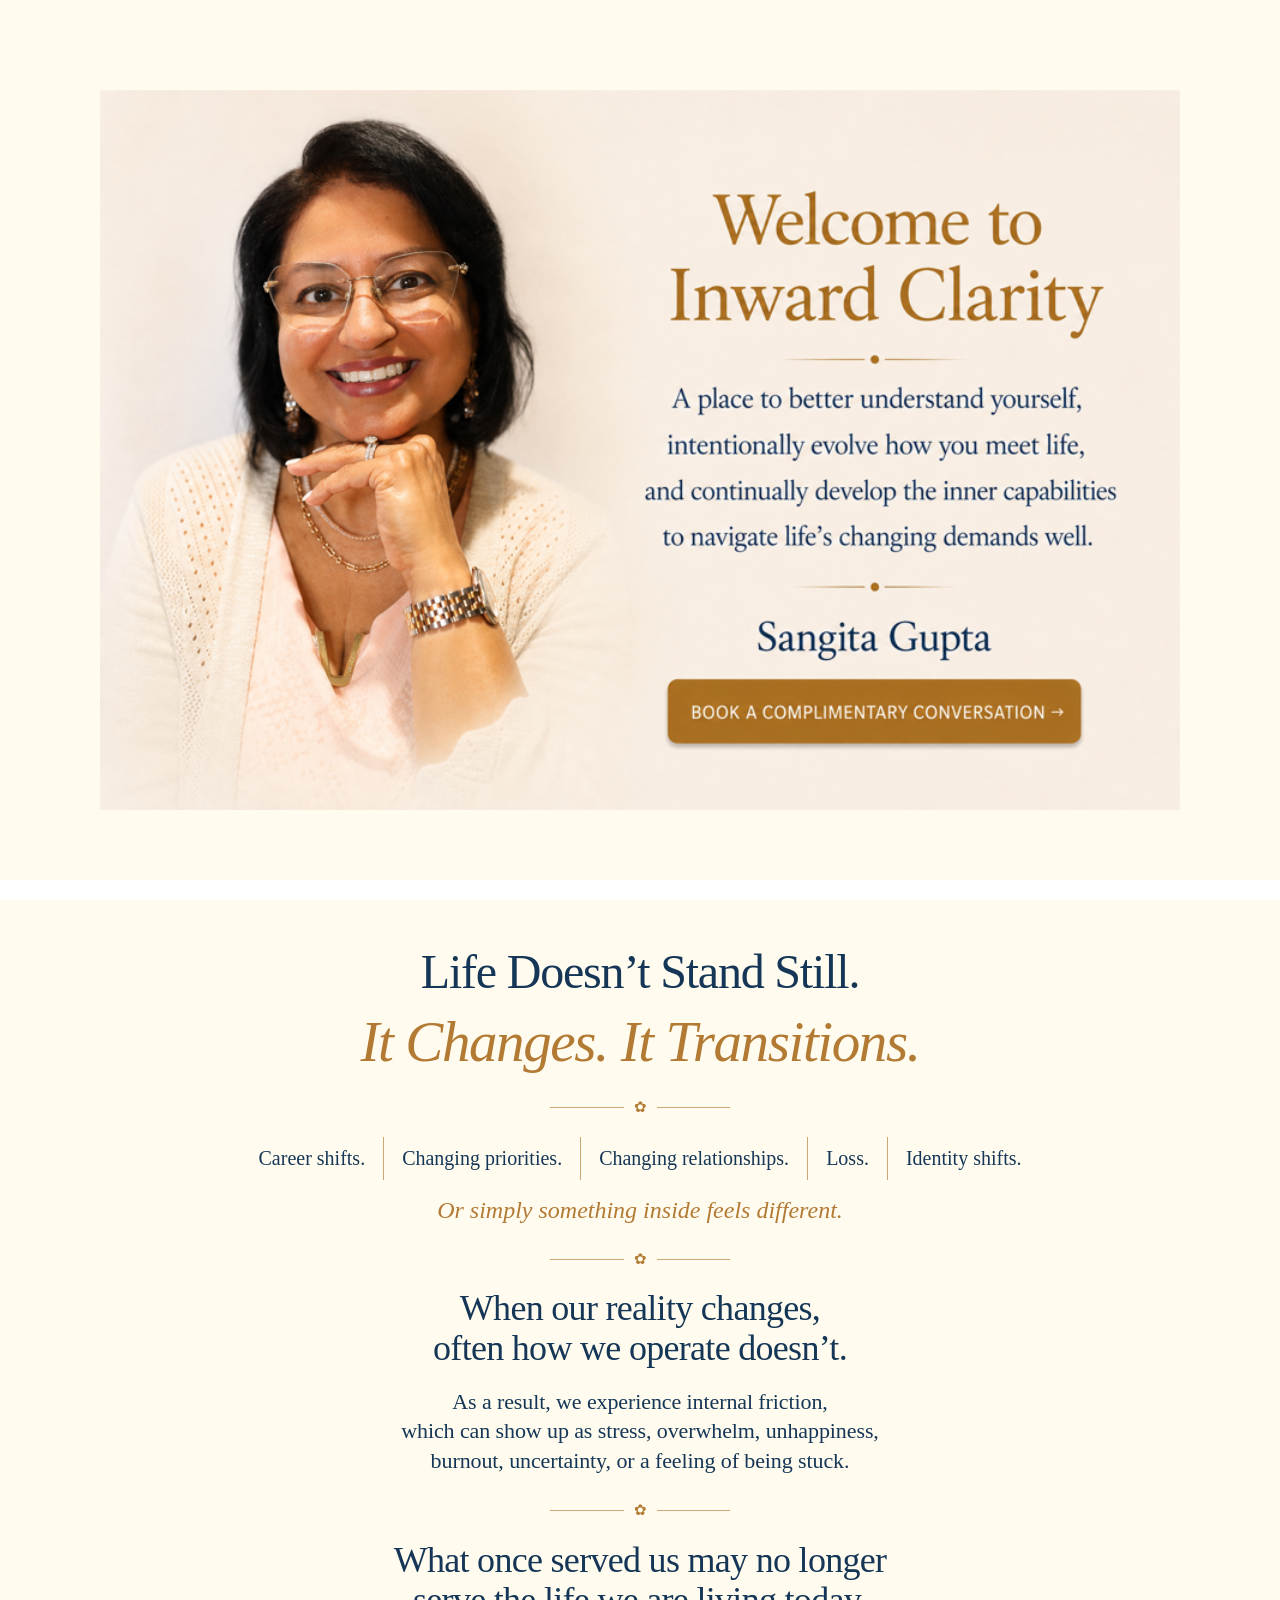
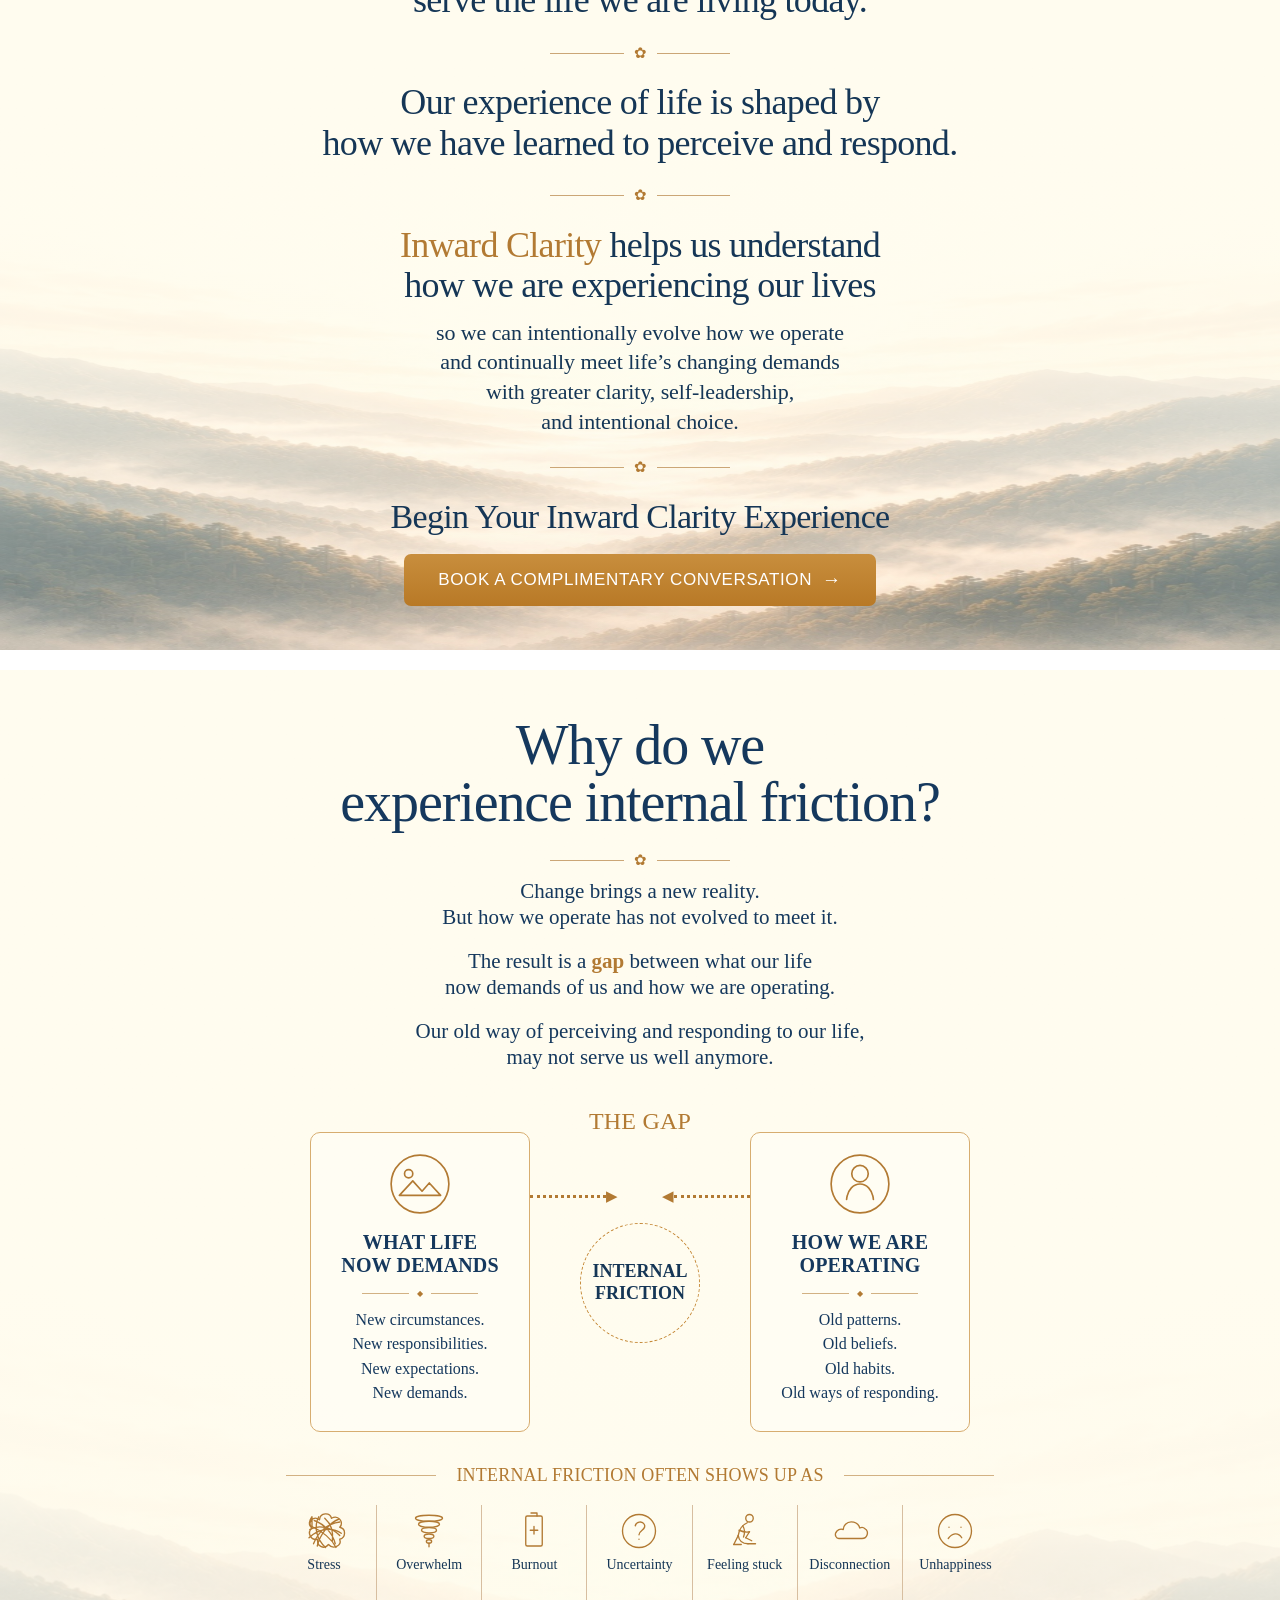
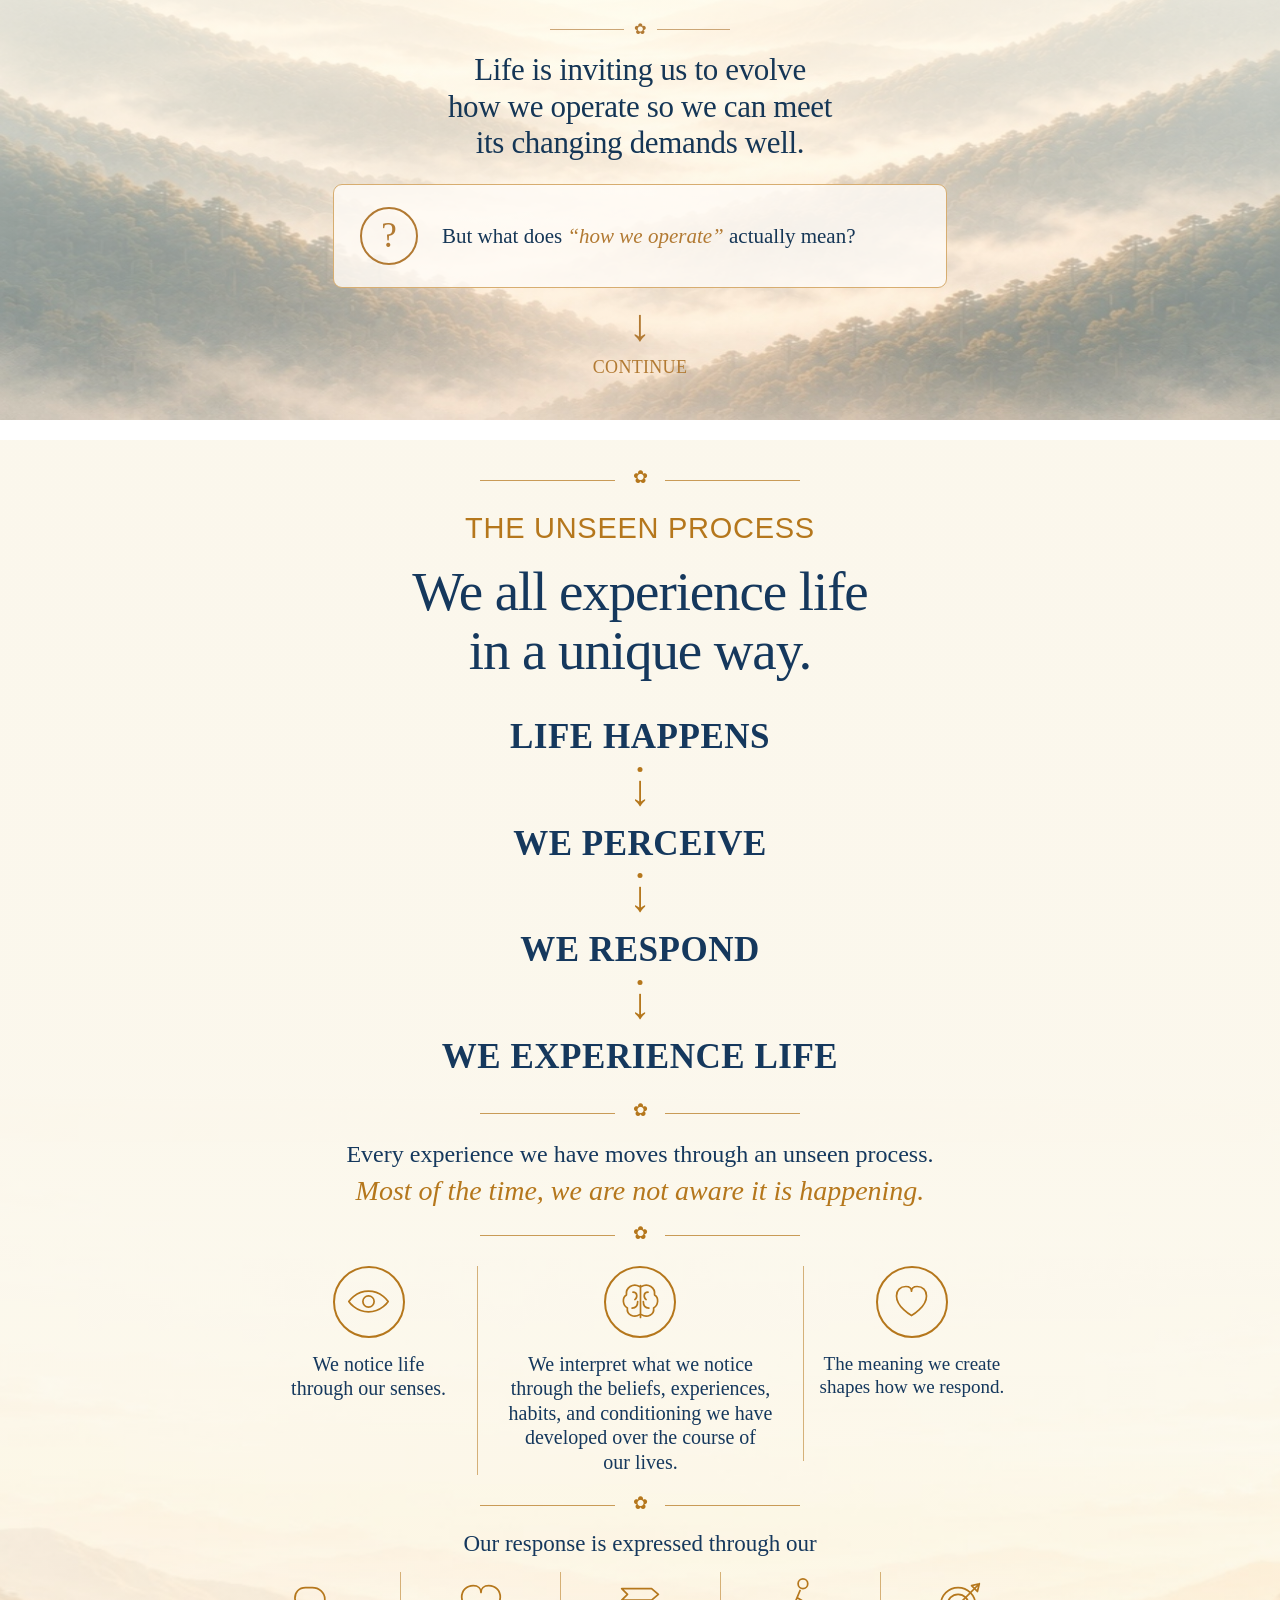
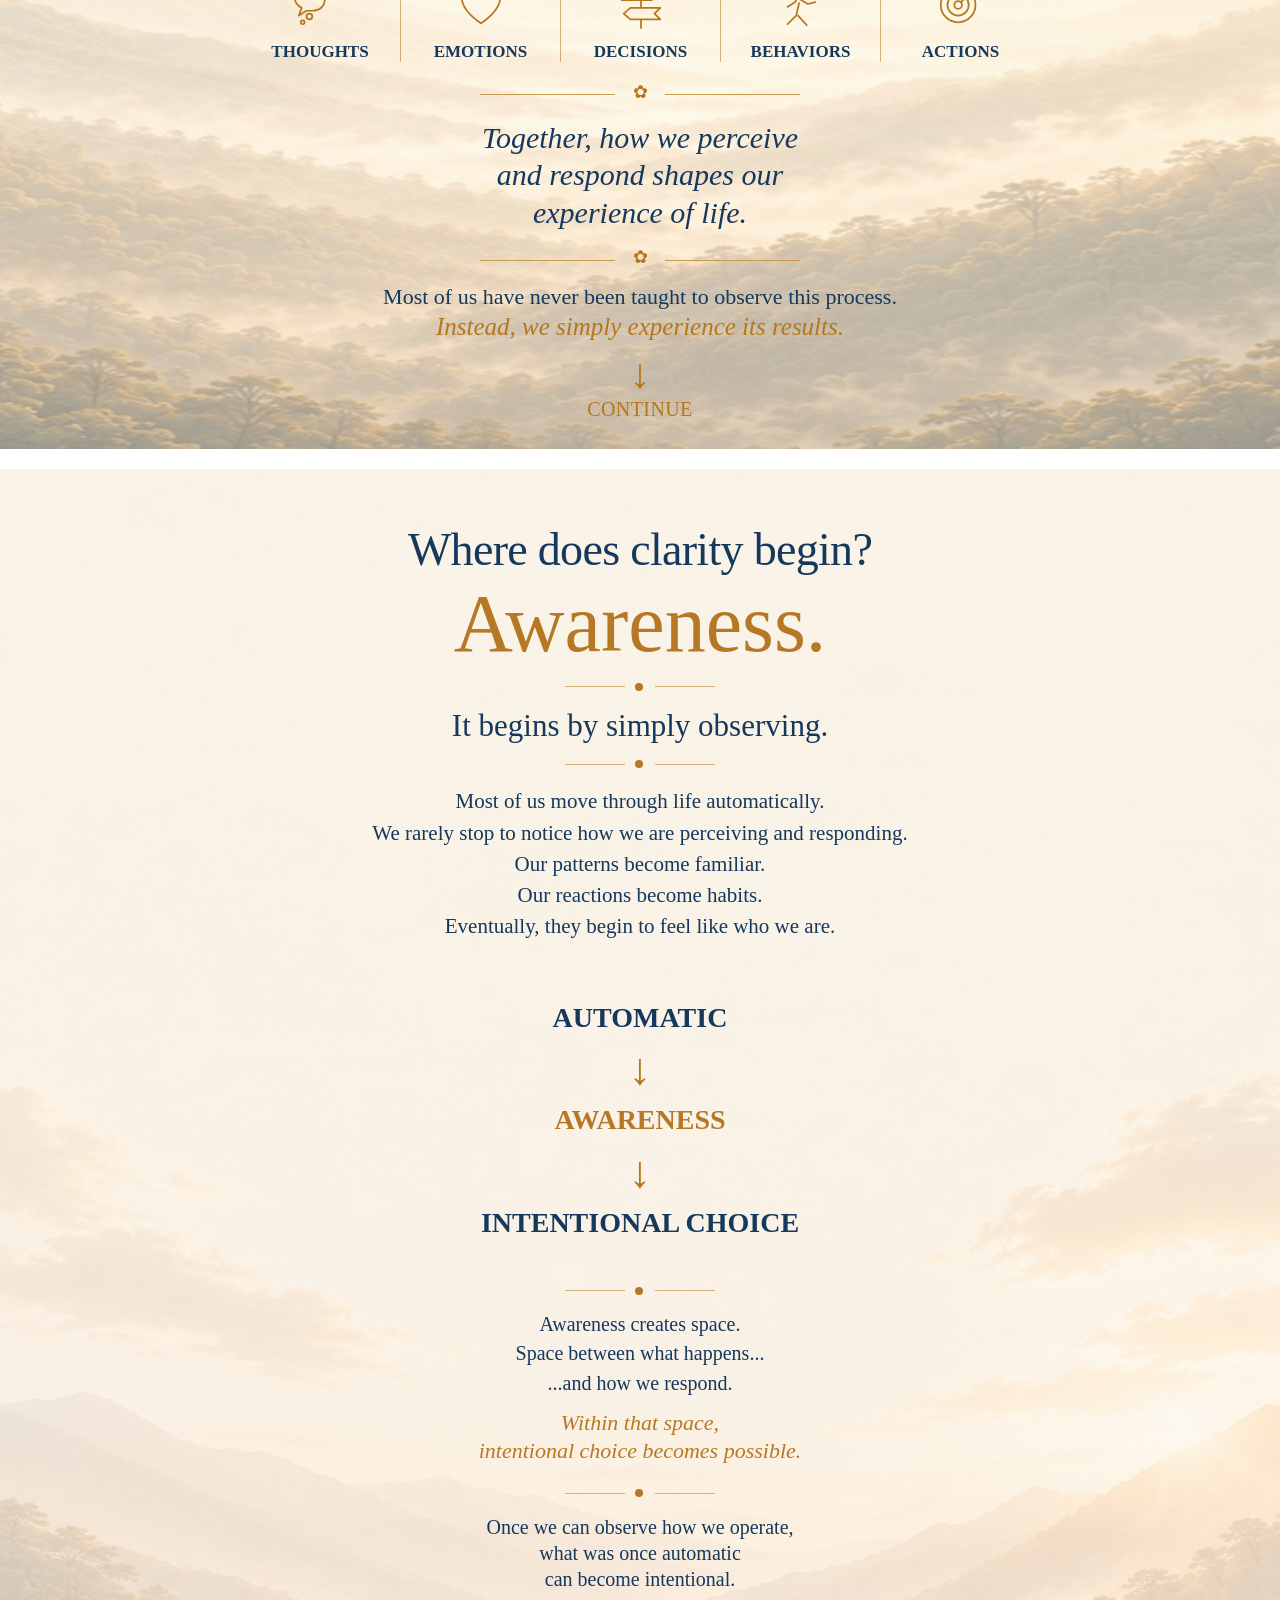
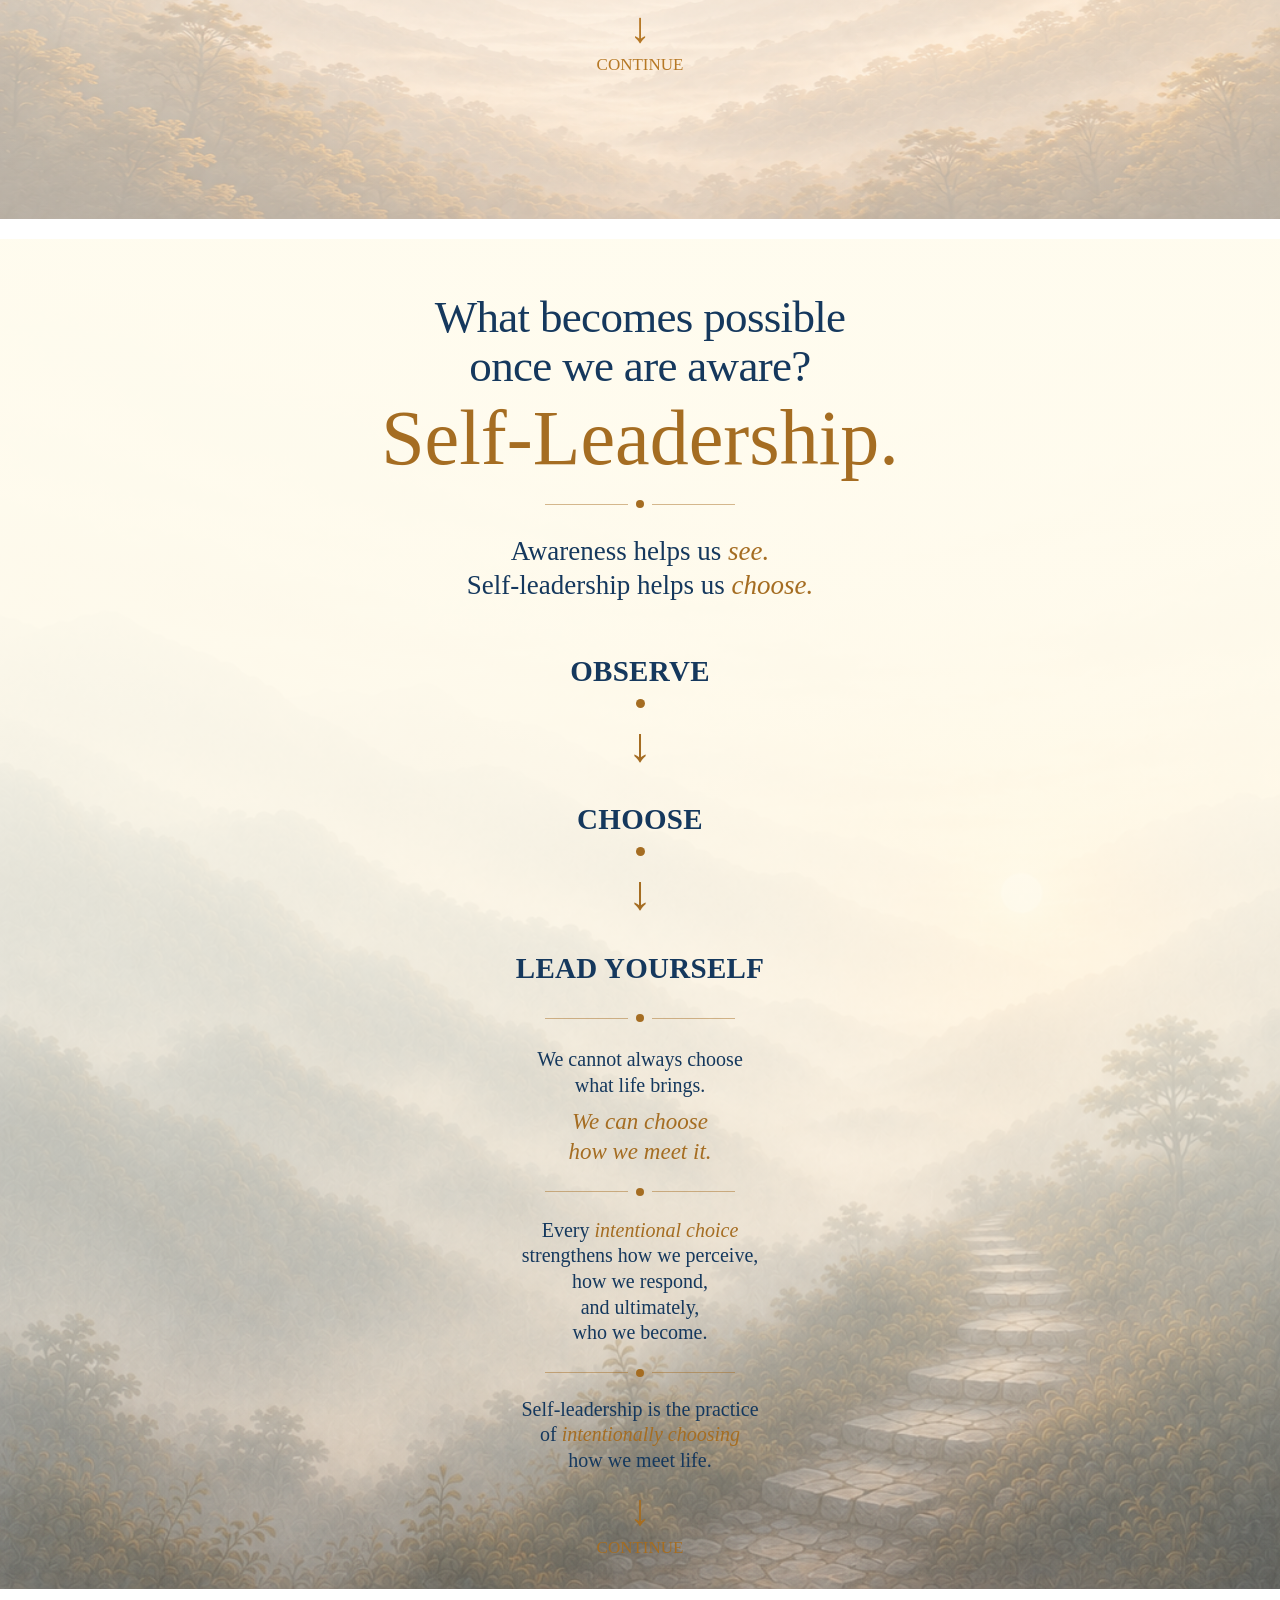
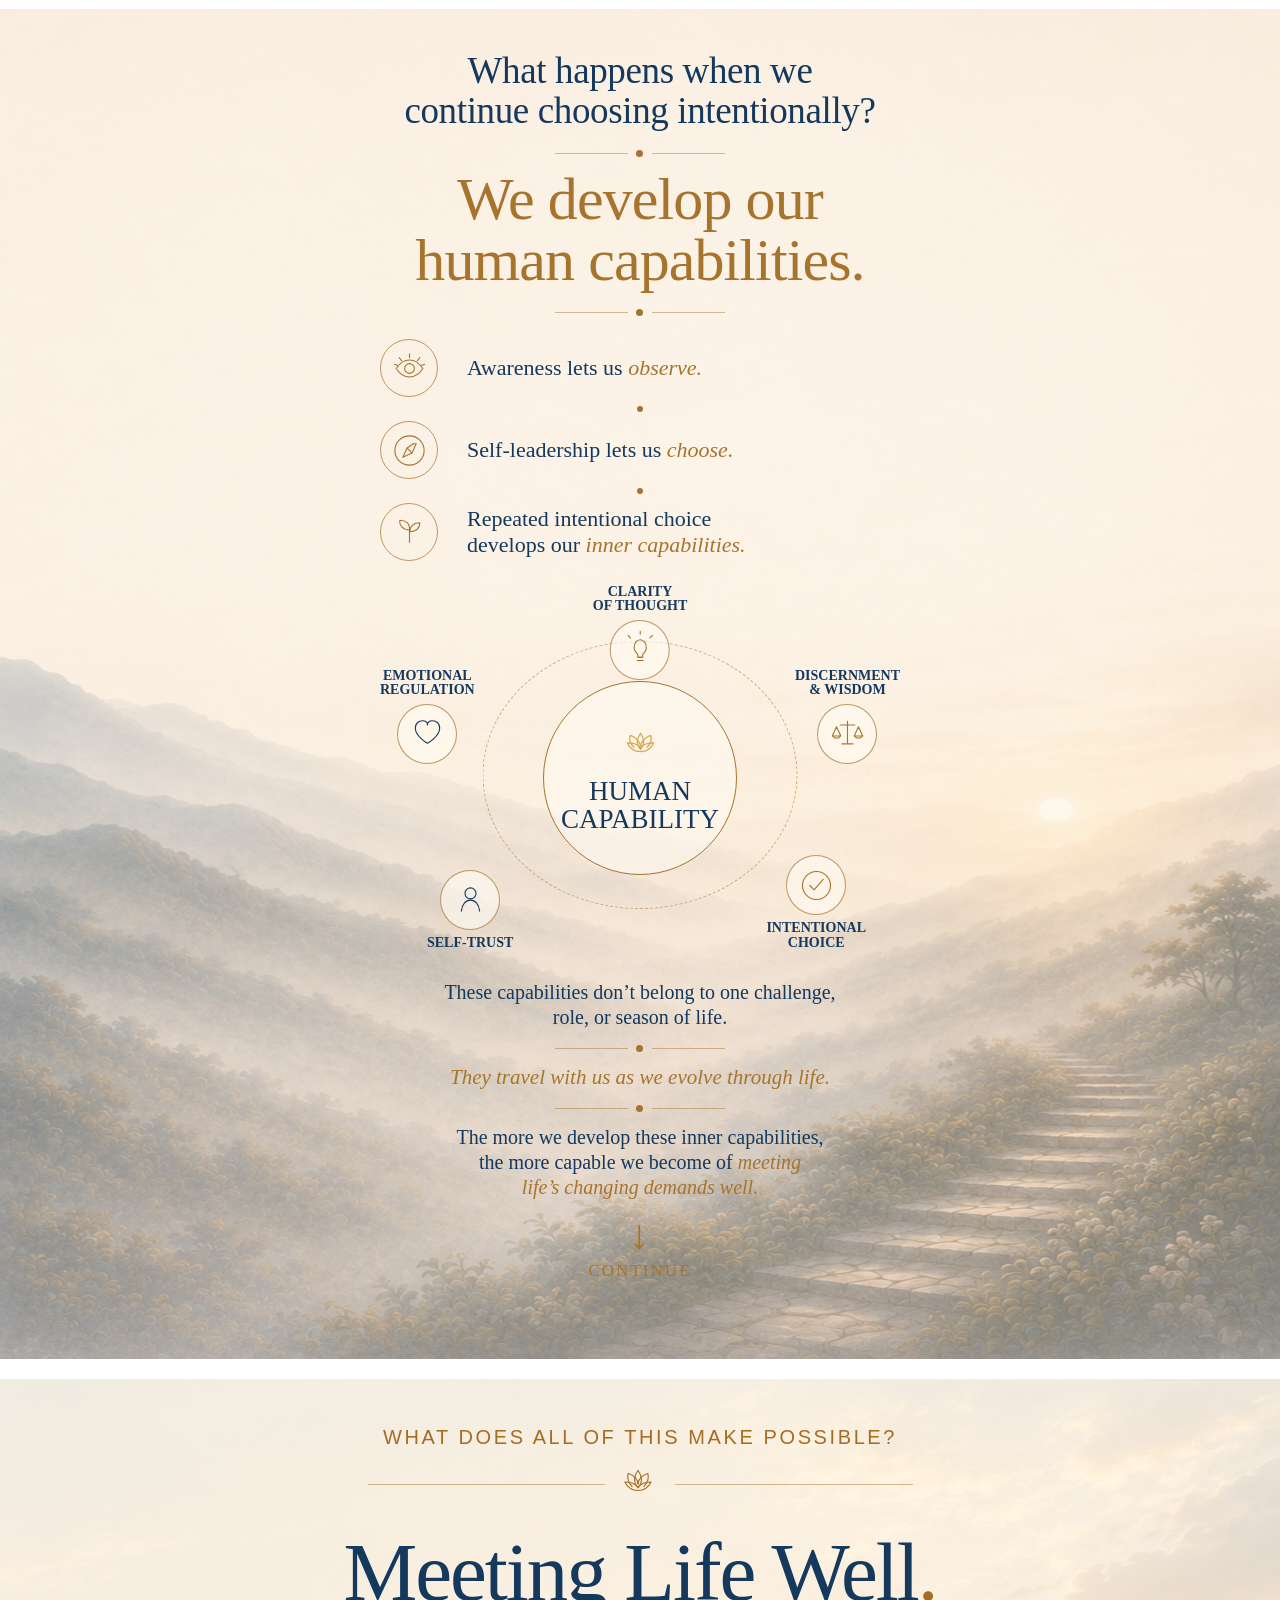
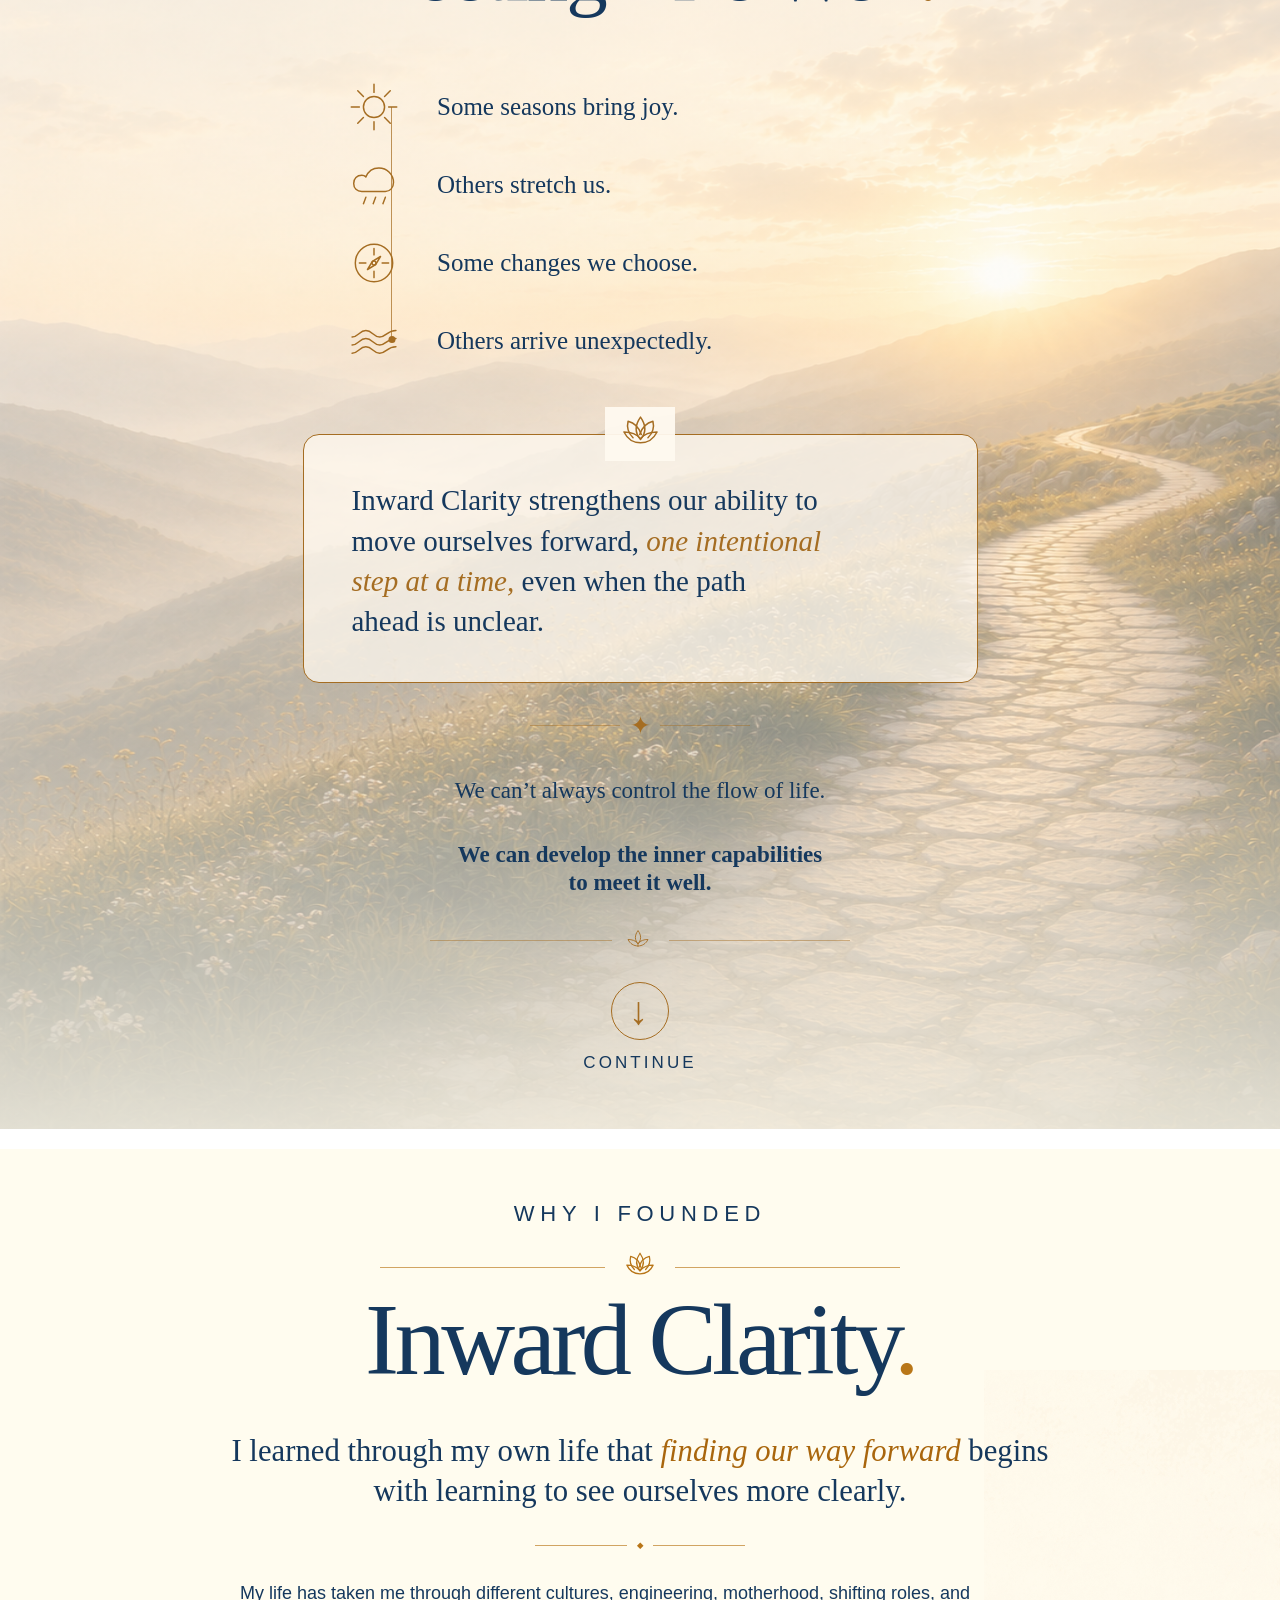
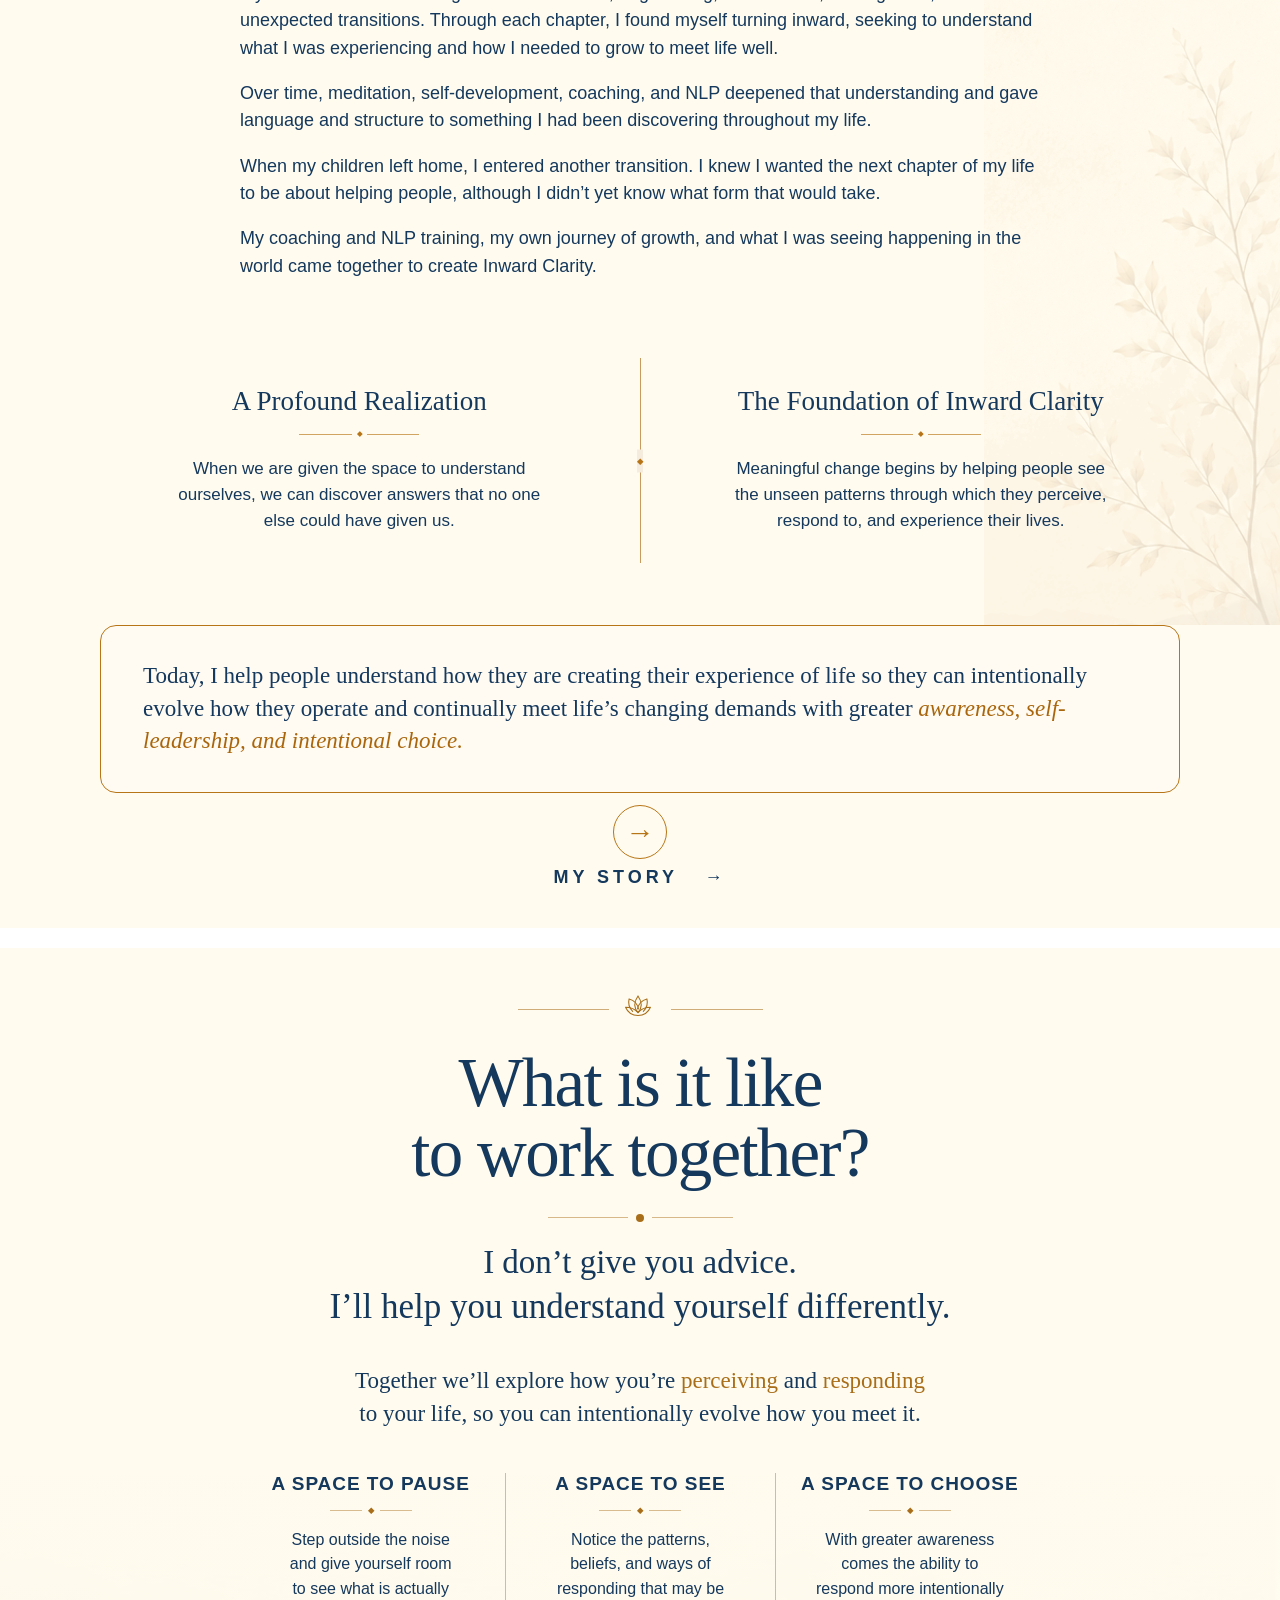
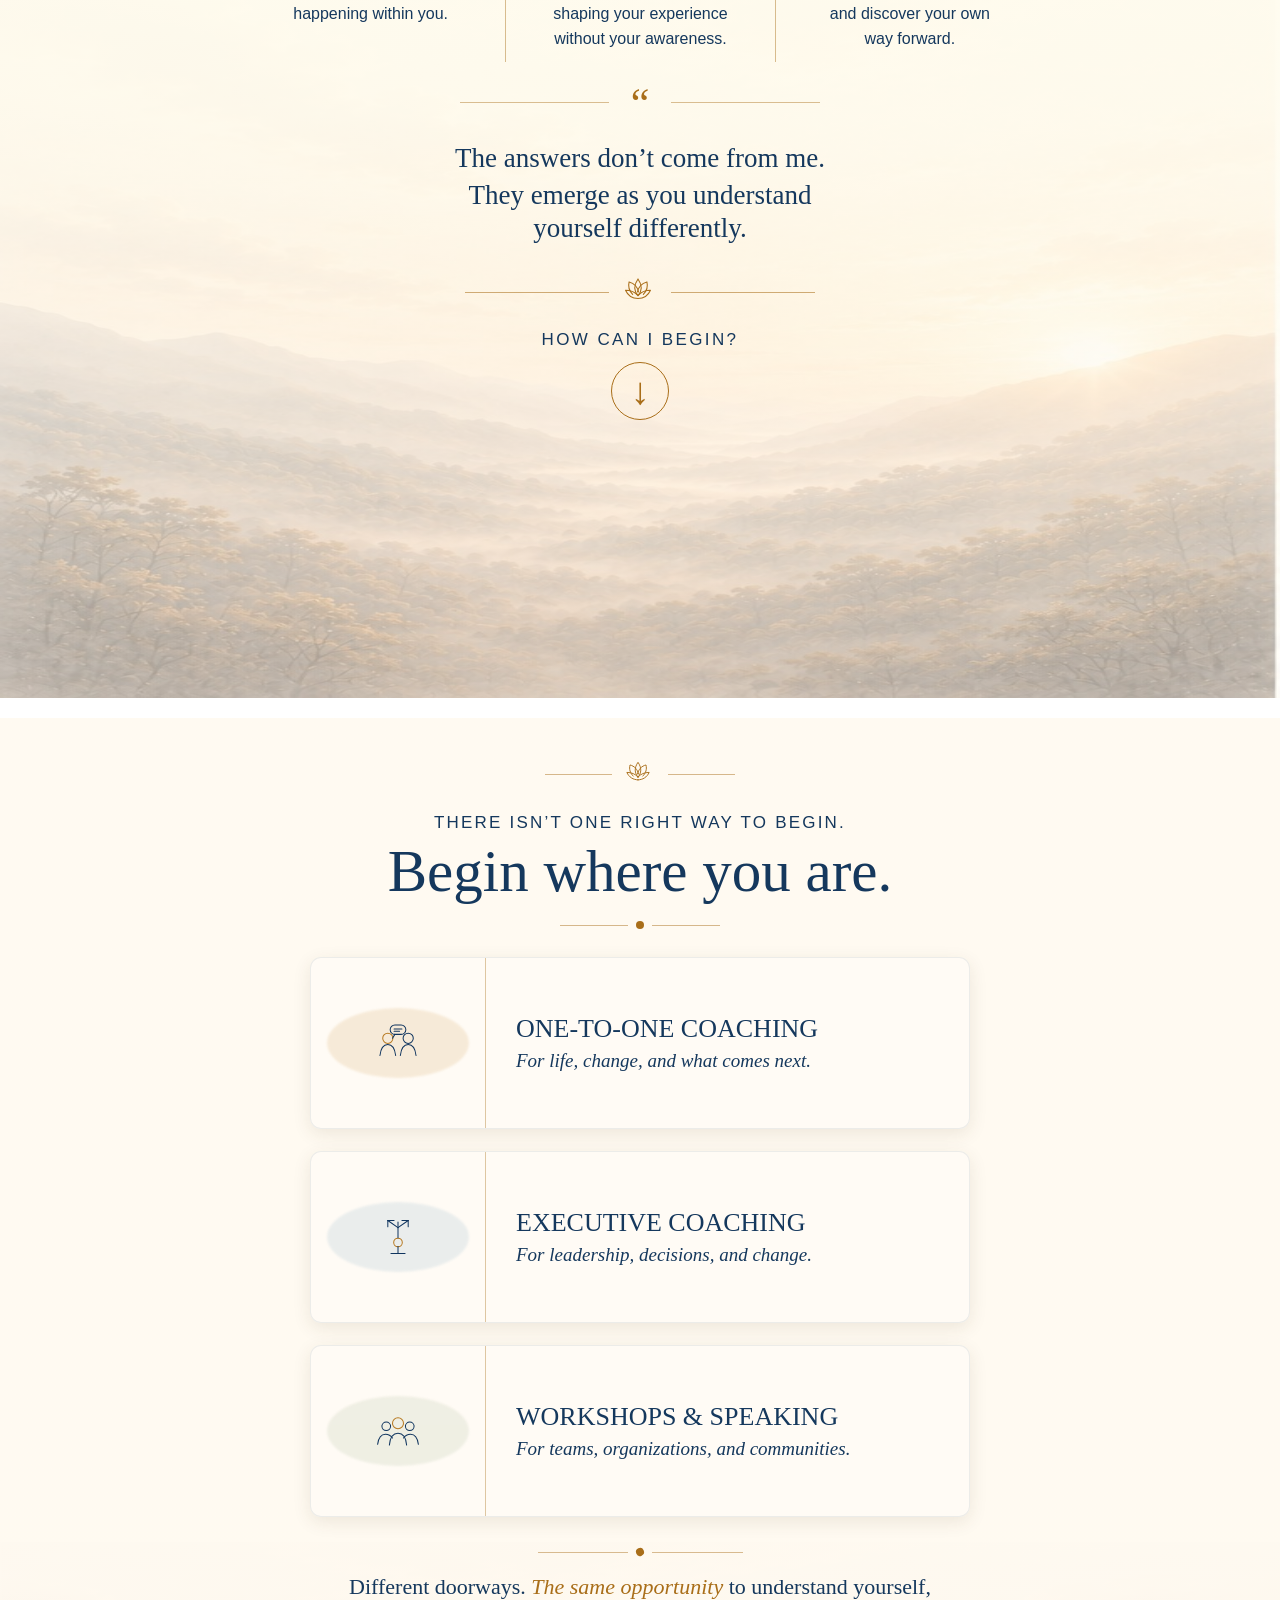
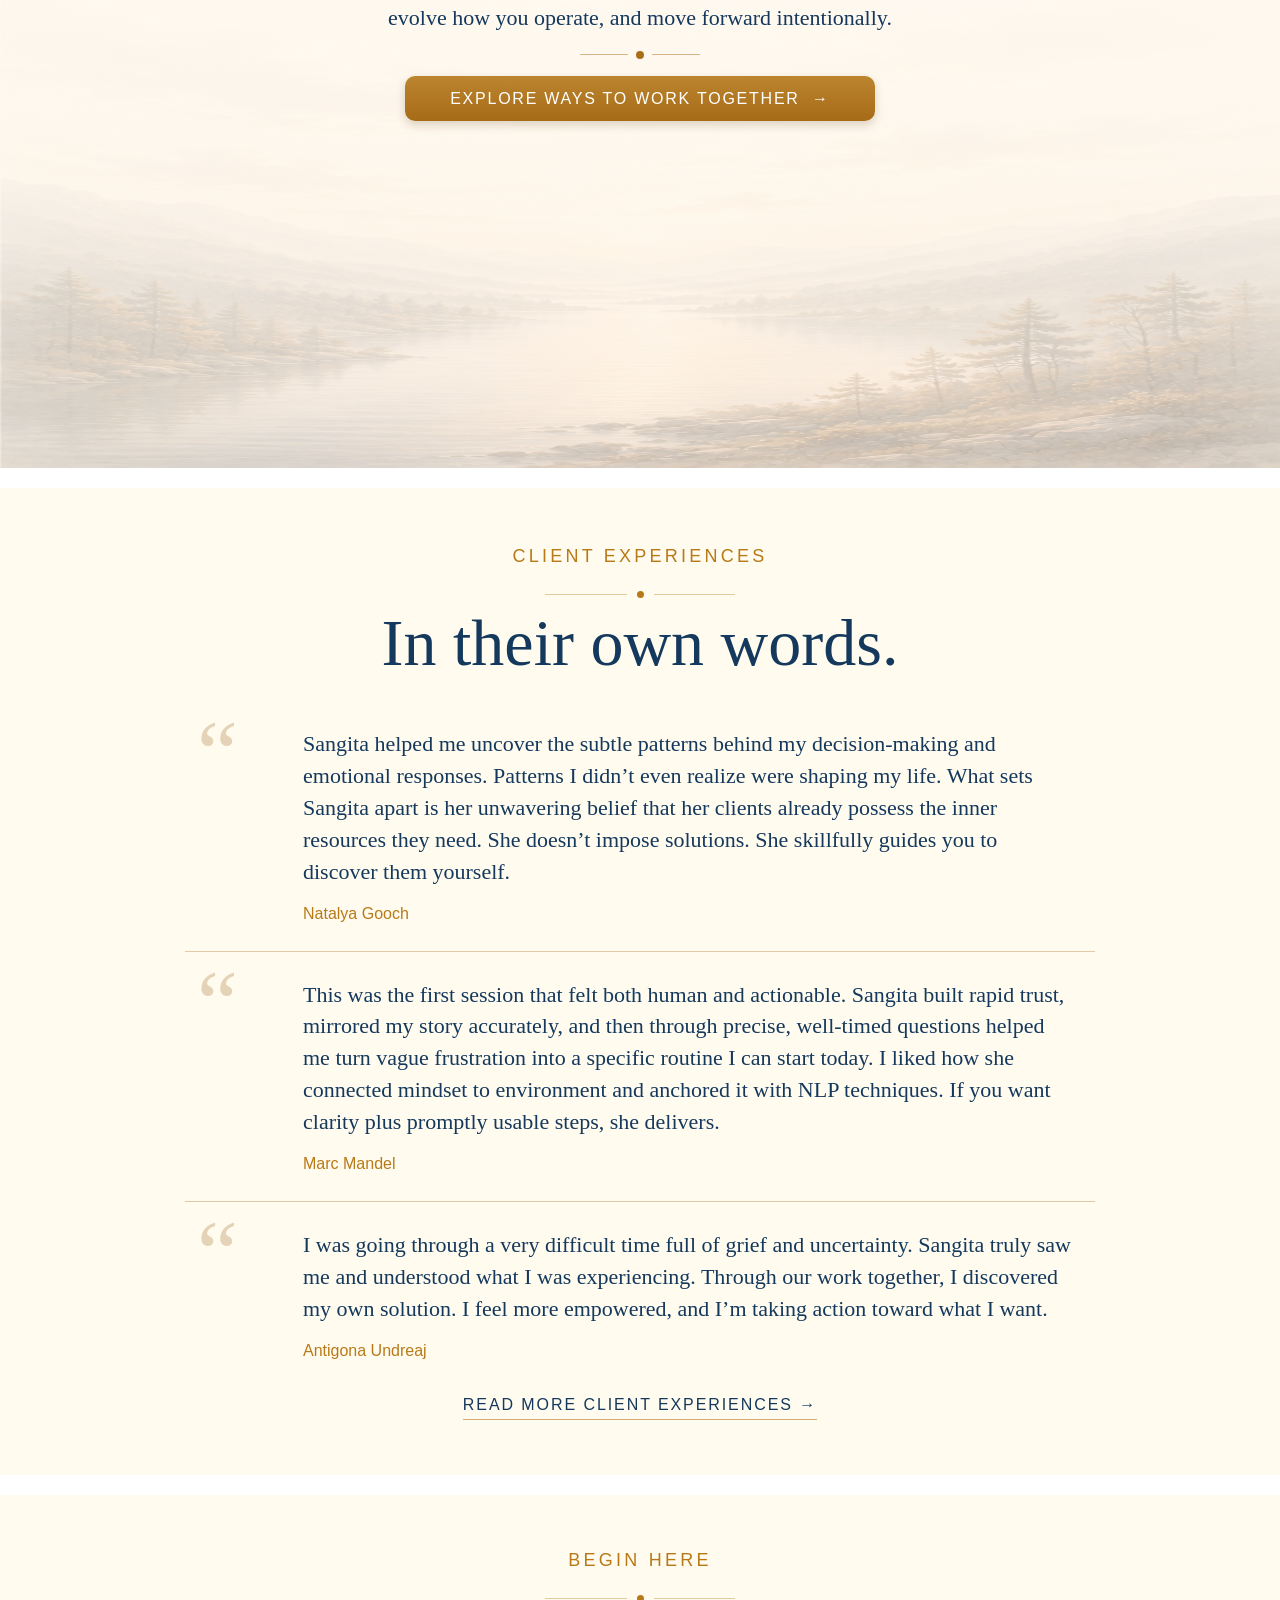
==== commit 95bb8ed5: "Add files via upload" ====
--- a/index.html
+++ b/index.html
@@ -92,34 +92,49 @@
       <div class="divider d2"><span></span><b>✿</b><span></span></div>
 
       <div class="text statement reality">When our reality changes,<br> often how we operate doesn’t.</div>
-      <div class="text small friction">As a result, we experience internal friction,<br>
-      which can show up as stress, overwhelm, unhappiness,<br>
-      burnout, uncertainty, or a feeling of being stuck.</div>
+
+      <div class="text small friction">
+        As a result, we experience internal friction,<br>
+        which can show up as stress, overwhelm, unhappiness,<br>
+        burnout, uncertainty, or a feeling of being stuck.
+      </div>
 
       <div class="divider d3"><span></span><b>✿</b><span></span></div>
 
-      <div class="text statement once">What once served us may no longer<br> serve the life we are living today.</div>
+      <div class="text statement once">
+        What once served us may no longer<br>
+        serve the life we are living today.
+      </div>
 
       <div class="divider d4"><span></span><b>✿</b><span></span></div>
 
-      <div class="text statement shaped">Our experience of life is shaped by<br> how we have learned to perceive and respond.</div>
+      <div class="text statement shaped">
+        Our experience of life is shaped by<br>
+        how we have learned to perceive and respond.
+      </div>
 
       <div class="divider d5"><span></span><b>✿</b><span></span></div>
 
-      <div class="text statement inward"><em>Inward Clarity</em> helps us understand<br> how we are experiencing our lives</div>
-      <div class="text small evolve">so we can intentionally evolve how we operate<br>
-      and continually meet life’s changing demands<br>
-      with greater clarity, self-leadership,<br>
-      and intentional choice.</div>
+      <div class="text statement inward">
+        <em>Inward Clarity</em> helps us understand<br>
+        how we are experiencing our lives
+      </div>
+
+      <div class="text small evolve">
+        so we can intentionally evolve how we operate<br>
+        and continually meet life’s changing demands<br>
+        with greater clarity, self-leadership,<br>
+        and intentional choice.
+      </div>
 
       <div class="divider d6"><span></span><b>✿</b><span></span></div>
 
       <div class="text statement begin">Begin Your Inward Clarity Experience</div>
 
       <a class="cta" href="#" aria-label="Book a complimentary conversation">
-      BOOK A COMPLIMENTARY CONVERSATION <span>→</span>
+        BOOK A COMPLIMENTARY CONVERSATION <span>→</span>
       </a>
-    </main>
+</main>
   </div>
 </section>
 
@@ -732,7 +747,7 @@
     <div class="screen9-diamond-rule" aria-hidden="true"><span></span><b>◆</b><span></span></div>
 
     <div class="screen9-story-copy">
-      <p>My life has taken me through different cultures, engineering and data science, motherhood, shifting roles, and unexpected transitions. Through each chapter, I found myself turning inward, seeking to understand what I was experiencing and how I needed to grow to meet life well.</p>
+      <p>My life has taken me through different cultures, engineering, motherhood, shifting roles, and unexpected transitions. Through each chapter, I found myself turning inward, seeking to understand what I was experiencing and how I needed to grow to meet life well.</p>
       <p>Over time, meditation, self-development, coaching, and NLP deepened that understanding and gave language and structure to something I had been discovering throughout my life.</p>
       <p>When my children left home, I entered another transition. I knew I wanted the next chapter of my life to be about helping people, although I didn’t yet know what form that would take.</p>
       <p>My coaching and NLP training, my own journey of growth, and what I was seeing happening in the world came together to create Inward Clarity.</p>
@@ -795,40 +810,21 @@
     <div class="screen10-columns">
 
       <article class="screen10-column">
-        <div class="screen10-icon">
-          <svg viewBox="0 0 72 72" aria-hidden="true">
-            <circle cx="36" cy="36" r="31"/>
-            <path d="M19 41h34M23 49h26"/>
-            <path d="M27 39c1-8 5-13 9-13s8 5 9 13"/>
-            <path d="M36 14v7M21 20l5 5M51 20l-5 5M16 33h7M49 33h7"/>
-          </svg>
-        </div>
+        
         <h3>A SPACE TO PAUSE</h3>
         <div class="screen10-mini-rule" aria-hidden="true"><span></span><b>◆</b><span></span></div>
         <p>Step outside the noise<br>and give yourself room<br>to see what is actually<br>happening within you.</p>
       </article>
 
       <article class="screen10-column">
-        <div class="screen10-icon">
-          <svg viewBox="0 0 72 72" aria-hidden="true">
-            <circle cx="32" cy="31" r="17"/>
-            <path d="M44 44l13 13"/>
-            <circle cx="36" cy="36" r="31"/>
-          </svg>
-        </div>
+        
         <h3>A SPACE TO SEE</h3>
         <div class="screen10-mini-rule" aria-hidden="true"><span></span><b>◆</b><span></span></div>
         <p>Notice the patterns,<br>beliefs, and ways of<br>responding that may be<br>shaping your experience<br>without your awareness.</p>
       </article>
 
       <article class="screen10-column">
-        <div class="screen10-icon">
-          <svg viewBox="0 0 72 72" aria-hidden="true">
-            <circle cx="36" cy="36" r="31"/>
-            <path d="M18 31 57 17 43 56 35 38 18 31Z"/>
-            <path d="M35 38 57 17"/>
-          </svg>
-        </div>
+        
         <h3>A SPACE TO CHOOSE</h3>
         <div class="screen10-mini-rule" aria-hidden="true"><span></span><b>◆</b><span></span></div>
         <p>With greater awareness<br>comes the ability to<br>respond more intentionally<br>and discover your own<br>way forward.</p>
@@ -885,75 +881,50 @@
       <article class="screen11-card">
         <div class="screen11-card-icon-wrap">
           <div class="screen11-wash screen11-wash-peach"></div>
-          <div class="screen11-card-icon">
-            <svg viewBox="0 0 74 74" aria-hidden="true">
-              <circle cx="37" cy="37" r="31"/>
-              <ellipse cx="37" cy="23.5" rx="7.5" ry="9.5"/>
-              <path d="M25 55c.8-10.5 4.8-17 12-17s11.2 6.5 12 17"/>
-              <path d="M28 39.5v9.5l9 5.5 9-5.5v-9.5"/>
-              <path d="M28 49l9 5.5 9-5.5"/>
-              <path d="M31 44.5h12"/>
-            </svg>
-          </div>
+          <div class="screen11-card-icon"><svg viewBox="0 0 74 74" aria-hidden="true">
+<circle cx="24" cy="31" r="6.5"/><circle cx="50" cy="31" r="6.5"/>
+<path d="M14 53c1-9 4.5-14 10-14s9 5 10 14"/><path d="M40 53c1-9 4.5-14 10-14s9 5 10 14"/>
+<rect x="27" y="14" width="20" height="12" rx="6"/><path d="M33 26l-3 5"/><path d="M32 19h10"/><path d="M32 22h7"/>
+</svg></div>
         </div>
         <div class="screen11-card-copy">
           <h3>ONE-TO-ONE COACHING</h3>
-          <p class="screen11-sub">For life, change, and what comes next.</p>
-          <div class="screen11-card-dot">•</div>
-          <p>A private space to understand what<br class="screen11-desktop-br">
-          you’re navigating, see what may be<br class="screen11-desktop-br">
-          keeping you stuck, and discover your<br class="screen11-desktop-br">
-          own way forward.</p>
-        </div>
+          <p class="screen11-sub">For life, change, and what comes next.</p></div>
       </article>
 
       <article class="screen11-card">
         <div class="screen11-card-icon-wrap">
           <div class="screen11-wash screen11-wash-blue"></div>
-          <div class="screen11-card-icon">
-            <svg viewBox="0 0 74 74" aria-hidden="true">
-              <circle cx="37" cy="37" r="31"/>
-              <path d="M37 11 43 31 63 37 43 43 37 63 31 43 11 37 31 31 37 11Z"/>
-              <circle cx="37" cy="37" r="8"/>
-              <circle cx="37" cy="37" r="2.5"/>
-            </svg>
-          </div>
+          <div class="screen11-card-icon"><svg viewBox="0 0 74 74" aria-hidden="true">
+  <circle cx="37" cy="44" r="5.5"/>
+  <path d="M37 38V18"/>
+  <path d="M37 25L24 16"/>
+  <path d="M37 25L50 16"/>
+  <path d="M24 16h8"/>
+  <path d="M24 16v8"/>
+  <path d="M50 16h-8"/>
+  <path d="M50 16v8"/>
+  <path d="M37 49v9"/>
+  <path d="M28 58h18"/>
+</svg></div>
         </div>
         <div class="screen11-card-copy">
           <h3>EXECUTIVE COACHING</h3>
-          <p class="screen11-sub">For leadership, decisions, and change.</p>
-          <div class="screen11-card-dot">•</div>
-          <p>A thinking partnership for leaders<br class="screen11-desktop-br">
-          navigating complexity, responsibility,<br class="screen11-desktop-br">
-          transitions, and the human demands<br class="screen11-desktop-br">
-          of leadership.</p>
-        </div>
+          <p class="screen11-sub">For leadership, decisions, and change.</p></div>
       </article>
 
       <article class="screen11-card">
         <div class="screen11-card-icon-wrap">
           <div class="screen11-wash screen11-wash-sage"></div>
-          <div class="screen11-card-icon">
-            <svg viewBox="0 0 74 74" aria-hidden="true">
-              <circle cx="37" cy="37" r="31"/>
-              <circle cx="37" cy="27" r="7.5"/>
-              <circle cx="22" cy="31" r="6"/>
-              <circle cx="52" cy="31" r="6"/>
-              <path d="M25 55c1-10 5-16 12-16s11 6 12 16"/>
-              <path d="M10 54c1-9 4-14 11-14 4 0 7 2 9 5"/>
-              <path d="M64 54c-1-9-4-14-11-14-4 0-7 2-9 5"/>
-            </svg>
-          </div>
+          <div class="screen11-card-icon"><svg viewBox="0 0 74 74" aria-hidden="true">
+<circle cx="37" cy="27" r="7"/><circle cx="22" cy="31" r="5.5"/><circle cx="52" cy="31" r="5.5"/>
+<path d="M26 55c1-10 4.5-15 11-15s10 5 11 15"/>
+<path d="M11 54c1-8 4-13 10-13 4 0 7 2 9 5"/><path d="M63 54c-1-8-4-13-10-13-4 0-7 2-9 5"/>
+</svg></div>
         </div>
         <div class="screen11-card-copy">
           <h3>WORKSHOPS &amp; SPEAKING</h3>
-          <p class="screen11-sub">For teams, organizations, and communities.</p>
-          <div class="screen11-card-dot">•</div>
-          <p>Interactive experiences that bring<br class="screen11-desktop-br">
-          awareness, self-leadership, and<br class="screen11-desktop-br">
-          intentional choice into the challenges<br class="screen11-desktop-br">
-          people are navigating together.</p>
-        </div>
+          <p class="screen11-sub">For teams, organizations, and communities.</p></div>
       </article>
 
     </div>
@@ -976,5 +947,146 @@
   </div>
 </section>
 
+
+
+<div class="s13gap"></div><section class="s13" id="client-experiences"><div class="s13in">
+<p class="eyebrow">CLIENT EXPERIENCES</p><div class="rule"><i></i><b></b><i></i></div>
+<h2>In their own words.</h2>
+<div class="quotes">
+<article><q>Sangita helped me uncover the subtle patterns behind my decision-making and emotional responses. Patterns I didn’t even realize were shaping my life. What sets Sangita apart is her unwavering belief that her clients already possess the inner resources they need. She doesn’t impose solutions. She skillfully guides you to discover them yourself.</q><strong>Natalya Gooch</strong></article>
+<article><q>This was the first session that felt both human and actionable. Sangita built rapid trust, mirrored my story accurately, and then through precise, well-timed questions helped me turn vague frustration into a specific routine I can start today. I liked how she connected mindset to environment and anchored it with NLP techniques. If you want clarity plus promptly usable steps, she delivers.</q><strong>Marc Mandel</strong></article>
+<article><q>I was going through a very difficult time full of grief and uncertainty. Sangita truly saw me and understood what I was experiencing. Through our work together, I discovered my own solution. I feel more empowered, and I’m taking action toward what I want.</q><strong>Antigona Undreaj</strong></article>
+</div><a class="readmore" href="#more-client-experiences">READ MORE CLIENT EXPERIENCES →</a>
+</div></section>
+<div class="s14gap"></div><section class="s14" id="complimentary-conversation"><div class="s14in">
+<p class="eyebrow">BEGIN HERE</p><div class="rule"><i></i><b></b><i></i></div>
+<div class="s14grid"><div class="s14copy">
+<h2>A complimentary<br>conversation to<br>explore what’s next.</h2>
+<p class="lead">Life is full of transitions.<br>You don’t have to navigate them on your own.</p>
+<div class="callout"><p>This is a conversation to explore where you are, what you’re navigating, and whether we’re the right fit to work together.</p>
+<a href="#paperbell">BOOK A COMPLIMENTARY CONVERSATION →</a></div>
+<p class="conf">◇ &nbsp; Confidential and respectful space</p>
+</div><div class="s14visual" aria-label="Quiet conversation setting"></div></div>
+</div></section>
+<div class="screen12-merge-breathing" aria-hidden="true"></div>
+<section class="screen12" id="work-with-me">
+  <div class="screen12-inner">
+    <div class="screen12-top-rule" aria-hidden="true"><span></span><b>♢</b><span></span></div>
+    <p class="screen12-kicker">WORK WITH ME</p>
+    <div class="screen12-dot-rule" aria-hidden="true"><span></span><b></b><span></span></div>
+
+    <div class="screen12-cards">
+      <article class="screen12-card">
+        <div class="screen12-card-icon"><svg viewBox="0 0 74 74" aria-hidden="true">
+<circle cx="24" cy="31" r="6.5"/><circle cx="50" cy="31" r="6.5"/>
+<path d="M14 53c1-9 4.5-14 10-14s9 5 10 14"/><path d="M40 53c1-9 4.5-14 10-14s9 5 10 14"/>
+<rect x="27" y="14" width="20" height="12" rx="6"/><path d="M33 26l-3 5"/><path d="M32 19h10"/><path d="M32 22h7"/>
+</svg></div>
+        <h3>ONE-TO-ONE COACHING</h3>
+        <p class="screen12-card-sub">For life, change, and what comes next.</p>
+        <p class="screen12-card-copy">A private space to understand what you’re navigating, see what may be keeping you stuck, and discover your own way forward.</p>
+        <hr>
+        
+        <div class="screen12-offer screen12-offer-with-book">
+          <span>✓</span>
+          <div class="screen12-offer-main">
+            <div class="screen12-offer-title-row">
+              <strong>Single Clarity Session</strong>
+              <a class="screen12-mini-book" href="#single-session">BOOK</a>
+            </div>
+            <em>60 minutes</em>
+            <b>$175</b>
+          </div>
+        </div>
+        <hr>
+        
+        <div class="screen12-offer screen12-offer-with-book">
+          <span>✓</span>
+          <div class="screen12-offer-main">
+            <div class="screen12-offer-title-row">
+              <strong>4-Session Inward<br>Clarity Journey</strong>
+              <a class="screen12-mini-book" href="#clarity-journey">BOOK</a>
+            </div>
+            <em>Four 60-minute sessions</em>
+            <b>$650</b>
+          </div>
+        </div>
+      </article>
+
+      <article class="screen12-card">
+        <div class="screen12-card-icon"><svg viewBox="0 0 74 74" aria-hidden="true">
+  <circle cx="37" cy="44" r="5.5"/>
+  <path d="M37 38V18"/>
+  <path d="M37 25L24 16"/>
+  <path d="M37 25L50 16"/>
+  <path d="M24 16h8"/>
+  <path d="M24 16v8"/>
+  <path d="M50 16h-8"/>
+  <path d="M50 16v8"/>
+  <path d="M37 49v9"/>
+  <path d="M28 58h18"/>
+</svg></div>
+        <h3>EXECUTIVE COACHING</h3>
+        <p class="screen12-card-sub">For leadership, decisions, and change.</p>
+        <p class="screen12-card-copy">A thinking partnership for leaders navigating complexity, responsibility, transitions, and the human demands of leadership.</p>
+        <hr>
+        <ul class="screen12-benefits">
+          <li>Leadership clarity and perspective</li>
+          <li>Better decisions under pressure</li>
+          <li>Stronger alignment of values, priorities, and action</li>
+        </ul>
+        <a class="screen12-btn screen12-bottom-btn" href="#executive-conversation">BEGIN</a>
+      </article>
+
+      <article class="screen12-card">
+        <div class="screen12-card-icon"><svg viewBox="0 0 74 74" aria-hidden="true">
+<circle cx="37" cy="27" r="7"/><circle cx="22" cy="31" r="5.5"/><circle cx="52" cy="31" r="5.5"/>
+<path d="M26 55c1-10 4.5-15 11-15s10 5 11 15"/>
+<path d="M11 54c1-8 4-13 10-13 4 0 7 2 9 5"/><path d="M63 54c-1-8-4-13-10-13-4 0-7 2-9 5"/>
+</svg></div>
+        <h3>WORKSHOPS &amp; SPEAKING</h3>
+        <p class="screen12-card-sub">For teams, organizations, and communities.</p>
+        <p class="screen12-card-copy">Engaging experiences that bring awareness, self-leadership, and intentional choice into the challenges people are navigating together.</p>
+        <hr>
+        <ul class="screen12-benefits">
+          <li>Speaking engagements</li>
+          <li>Workshops &amp; trainings</li>
+        </ul>
+        <a class="screen12-btn screen12-bottom-btn" href="#speaking-conversation">BEGIN</a>
+      </article>
+    </div>
+
+    <div class="screen12-conversation">
+      <div class="screen12-conversation-copy">
+        <h3>Not sure where to begin?</h3>
+        <div class="screen12-dot-rule screen12-small-rule" aria-hidden="true"><span></span><b></b><span></span></div>
+        <a class="screen12-btn screen12-conversation-btn" href="#complimentary-conversation">BOOK A COMPLIMENTARY CONVERSATION →</a>
+      </div>
+    </div>
+  </div>
+</section>
+
+
+<script>
+document.addEventListener("DOMContentLoaded", function () {
+  const trigger = document.querySelector('.screen11-cta[href="#work-with-me"]');
+  const target = document.getElementById("work-with-me");
+
+  if (!trigger || !target) return;
+
+  trigger.addEventListener("click", function (event) {
+    event.preventDefault();
+    document.body.classList.add("screen12-open");
+
+    requestAnimationFrame(function () {
+      target.scrollIntoView({ behavior: "smooth", block: "start" });
+      if (history.replaceState) {
+        history.replaceState(null, "", "#work-with-me");
+      }
+    });
+  });
+});
+</script>
+
 </body>
 </html>
--- a/styles.css
+++ b/styles.css
@@ -3251,13 +3251,13 @@
   text-align:center;
   background:
     linear-gradient(to bottom,
-      rgba(255,250,241,.98) 0%,
-      rgba(255,250,241,.98) 42%,
-      rgba(255,250,241,.88) 57%,
-      rgba(255,250,241,.58) 72%,
-      rgba(255,250,241,.30) 100%),
+      rgba(255,252,239,.98) 0%,
+      rgba(255,252,239,.98) 42%,
+      rgba(255,252,239,.88) 57%,
+      rgba(255,252,239,.58) 72%,
+      rgba(255,252,239,.30) 100%),
     url("assets/screen10/screen10-work-together-scenery.jpg") center bottom/100% 61% no-repeat,
-    #fffaf1;
+    #FFFCEF;
 }
 .screen10-inner{
   width:min(900px,100%);
@@ -3655,12 +3655,12 @@
   .screen10{
     background:
       linear-gradient(to bottom,
-        rgba(255,250,241,.99) 0%,
-        rgba(255,250,241,.98) 44%,
-        rgba(255,250,241,.87) 61%,
-        rgba(255,250,241,.46) 100%),
+        rgba(255,252,239,.99) 0%,
+        rgba(255,252,239,.98) 44%,
+        rgba(255,252,239,.87) 61%,
+        rgba(255,252,239,.46) 100%),
       url("assets/screen10/screen10-work-together-scenery.jpg") center bottom/auto 50% no-repeat,
-      #fffaf1;
+      #FFFCEF;
   }
   .screen10-inner{
     width:100%;
@@ -3919,3 +3919,1145 @@
   }
 }
 
+/* =========================================================
+   BOX / CARD TEXT ALIGNMENT REFINEMENT
+   Design rule: center the message; left-align the explanation.
+   ========================================================= */
+
+/* Screen 11 service cards: explanatory card copy remains/readably left aligned. */
+.screen11-card-copy,
+.screen11-card-copy p{
+  text-align:left;
+}
+
+/* Screen 9 final boxed statement is a short concluding message, so it stays centered. */
+.screen9-today-card,
+.screen9-today-card p{
+  text-align:center;
+}
+
+/* Preserve all short statement / quote-style boxes elsewhere as originally designed. */
+
+/* =========================================================
+   SITE-WIDE BOX / CARD TEXT ALIGNMENT RULE
+   Approved rule: explanatory text inside boxes/cards is left-aligned.
+   No non-box content is changed.
+   ========================================================= */
+
+/* SCREEN 3 — the two GAP cards */
+.friction-module .gap-card{
+  text-align:left !important;
+}
+.friction-module .gap-card h3,
+.friction-module .gap-card p{
+  text-align:left !important;
+}
+/* Keep the decorative icon itself centered; only text alignment changes. */
+.friction-module .gap-card .card-icon{
+  margin-left:auto;
+  margin-right:auto;
+}
+
+/* SCREEN 3 — final "what does how we operate mean?" box */
+.friction-module .meaning-box{
+  text-align:left !important;
+}
+.friction-module .meaning-box > div:last-child{
+  text-align:left !important;
+}
+
+/* SCREEN 8 — bordered Inward Clarity explanatory statement */
+.screen8-statement,
+.screen8-statement p{
+  text-align:left !important;
+}
+
+/* SCREEN 9 — final bordered explanatory statement */
+.screen9-today-card,
+.screen9-today-card p{
+  text-align:left !important;
+}
+
+/* SCREEN 11 — all three coaching cards */
+.screen11-card-copy,
+.screen11-card-copy h3,
+.screen11-card-copy p,
+.screen11-card-copy .screen11-sub{
+  text-align:left !important;
+}
+
+/* Card dots have been removed from Screen 11 HTML. */
+.screen11-card-dot{
+  display:none !important;
+}
+
+/* =========================================================
+   SCREEN 3 — INTERNAL FRICTION CARD TITLES ONLY
+   Titles centered; explanatory body copy remains left-aligned.
+   ========================================================= */
+.friction-module .gap-card h3{
+  text-align:center !important;
+}
+
+/* =========================================================
+   SCREEN 3 — INTERNAL FRICTION BODY TEXT INSET ONLY
+   Equal 18px inset; titles remain centered.
+   ========================================================= */
+.friction-module .gap-card p{
+  padding-left:18px !important;
+  padding-right:18px !important;
+  box-sizing:border-box;
+}
+
+/* =========================================================
+   SCREEN 3 — INTERNAL FRICTION CARDS RECENTERED
+   Titles and body copy centered. No other changes.
+   ========================================================= */
+.friction-module .gap-card p{
+  text-align:center !important;
+  padding-left:0 !important;
+  padding-right:0 !important;
+}
+
+.screen12-merge-breathing{width:100%;height:20px;background:#fff}
+.screen12{
+  --navy:#10355f;--gold:#a96e19;--ivory:#fffaf1;
+  width:100%;min-height:1350px;overflow:hidden;color:var(--navy);
+  font-family:Georgia,"Times New Roman",serif;text-align:center;
+  background:
+    linear-gradient(to bottom,rgba(255,250,241,.99) 0%,rgba(255,250,241,.99) 72%,rgba(255,250,241,.88) 82%,rgba(255,250,241,.55) 100%),
+    url("assets/screen12/screen12-work-with-me-scenery.jpg") center bottom/100% 22% no-repeat,
+    var(--ivory);
+}
+.screen12-inner{width:min(1120px,100%);min-height:1350px;margin:auto;padding:36px 24px 0}
+.screen12-top-rule,.screen12-bottom-rule{width:180px;margin:0 auto 14px;display:grid;grid-template-columns:1fr 36px 1fr;align-items:center;gap:8px;color:var(--gold)}
+.screen12-top-rule span,.screen12-bottom-rule span{height:1px;background:rgba(169,110,25,.45)}
+.screen12-top-rule b,.screen12-bottom-rule b{font:26px/1 Georgia,serif;font-weight:400}
+.screen12-kicker{margin:0 0 8px;color:var(--gold);font:500 17px Arial,sans-serif;letter-spacing:.12em}
+.screen12-title{margin:0;font-size:57px;line-height:1.02;font-weight:400}
+.screen12-dot-rule{width:145px;margin:19px auto 17px;display:grid;grid-template-columns:1fr 8px 1fr;gap:8px;align-items:center}
+.screen12-dot-rule span{height:1px;background:rgba(169,110,25,.45)}
+.screen12-dot-rule b{width:7px;height:7px;border-radius:50%;background:var(--gold)}
+.screen12-subtitle{margin:0 0 28px;font-size:22px}
+.screen12-cards{display:grid;grid-template-columns:repeat(3,1fr);gap:20px}
+.screen12-card{min-height:655px;padding:25px 24px 22px;text-align:left;background:rgba(255,252,247,.80);border:1px solid rgba(16,53,95,.08);border-radius:10px;box-shadow:0 5px 18px rgba(75,56,33,.09);display:flex;flex-direction:column}
+.screen12-card-icon{width:96px;height:96px;margin:0 auto 13px}
+.screen12-card-icon svg{width:100%;height:100%;fill:none;stroke:var(--navy);stroke-width:1.7;stroke-linecap:round;stroke-linejoin:round}
+.screen12-card-icon svg>circle:first-child{stroke:#b77920}
+.screen12-card h3{text-align:center;margin:0;font-size:21px;font-weight:400}
+.screen12-card-sub{text-align:center;margin:7px 0 18px;color:var(--gold);font-size:16px;font-style:italic}
+.screen12-card-copy{margin:0;font:14.5px/1.55 Arial,sans-serif}
+.screen12-card hr{border:0;border-top:1px solid rgba(16,53,95,.12);margin:22px 0 20px}
+.screen12-offer{display:grid;grid-template-columns:24px 1fr;gap:8px}
+.screen12-offer>span{width:18px;height:18px;border:1.5px solid #b77920;border-radius:50%;display:grid;place-items:center;color:#b77920;font:12px Arial,sans-serif}
+.screen12-offer strong,.screen12-offer em,.screen12-offer b{display:block}
+.screen12-offer strong{font:600 14px/1.25 Arial,sans-serif}
+.screen12-offer em{color:var(--gold);font-size:14px;margin-top:3px}
+.screen12-offer b{font:400 14px Arial,sans-serif;margin-top:4px}
+.screen12-btn{display:block;text-align:center;text-decoration:none;color:#fff;background:linear-gradient(180deg,#bd852f,#a66b17);border-radius:4px;padding:10px 9px 9px;font:12px Arial,sans-serif;letter-spacing:.04em;box-shadow:0 3px 8px rgba(84,55,16,.16);margin-top:14px}
+.screen12-bottom-btn{margin-top:auto}
+.screen12-benefits{list-style:none;margin:0;padding:0}
+.screen12-benefits li{position:relative;padding-left:29px;margin-bottom:17px;font:14px/1.35 Arial,sans-serif}
+.screen12-benefits li:before{content:"✓";position:absolute;left:0;top:0;width:18px;height:18px;border:1.5px solid #b77920;border-radius:50%;display:grid;place-items:center;color:#b77920;font-size:11px}
+.screen12-conversation{margin-top:24px;display:grid;grid-template-columns:250px 1fr;background:rgba(255,252,247,.80);border:1px solid rgba(16,53,95,.08);border-radius:10px;box-shadow:0 5px 18px rgba(75,56,33,.08);overflow:hidden}
+.screen12-conversation-icon{display:grid;place-items:center;border-right:1px solid rgba(169,110,25,.28);font-size:82px;color:var(--gold)}
+.screen12-conversation-copy{text-align:left;padding:24px 34px}
+.screen12-conversation-copy h3{margin:0;font-size:28px;font-weight:400}
+.screen12-conversation-sub{margin:7px 0 0;color:var(--gold);font-size:17px;font-style:italic}
+.screen12-small-rule{width:90px;margin:12px 0 14px}
+.screen12-conversation-copy>p:not(.screen12-conversation-sub):not(.screen12-note){margin:0;font:14.5px/1.5 Arial,sans-serif}
+.screen12-conversation-btn{width:max-content;max-width:100%;padding-left:18px;padding-right:18px}
+.screen12-note{margin:8px 0 0;color:var(--gold);font-size:14px;font-style:italic}
+.screen12-bottom-rule{margin-top:20px}
+.screen12-closing{padding-bottom:72px}
+.screen12-closing p{margin:0;font-size:21px;line-height:1.35}
+.screen12-closing p:last-child{color:var(--gold);font-style:italic;margin-top:3px}
+
+@media(max-width:700px){
+  .screen12{min-height:0;background:
+    linear-gradient(to bottom,rgba(255,250,241,.99) 0%,rgba(255,250,241,.99) 84%,rgba(255,250,241,.82) 92%,rgba(255,250,241,.48) 100%),
+    url("assets/screen12/screen12-work-with-me-scenery.jpg") center bottom/auto 16% no-repeat,
+    var(--ivory)}
+  .screen12-inner{width:100%;min-height:100svh;padding:34px 16px 0}
+  .screen12-title{font-size:44px}
+  .screen12-subtitle{font-size:19px}
+  .screen12-cards{grid-template-columns:1fr;max-width:450px;margin:auto}
+  .screen12-card{min-height:0;padding:24px 20px 20px}
+  .screen12-card-copy{font-size:15px}
+  .screen12-conversation{max-width:450px;margin:20px auto 0;grid-template-columns:1fr}
+  .screen12-conversation-icon{min-height:130px;border-right:0;border-bottom:1px solid rgba(169,110,25,.25)}
+  .screen12-conversation-copy{padding:22px 20px}
+  .screen12-conversation-btn{width:100%}
+  .screen12-closing p{font-size:19px}
+}
+
+/* =========================================================
+   SCREEN 12 — SIMPLIFIED BUSINESS VERSION
+   Only Screen 12 changed.
+   ========================================================= */
+
+/* No scenic/footer treatment: clean ivory business screen. */
+.screen12{
+  min-height:auto !important;
+  background:#fffaf1 !important;
+}
+
+.screen12-inner{
+  min-height:0 !important;
+  padding-bottom:52px !important;
+}
+
+/* WORK WITH ME is now the sole heading. */
+.screen12-kicker{
+  margin-bottom:0 !important;
+  font-size:20px !important;
+  letter-spacing:.14em !important;
+}
+
+/* Divider sits directly under WORK WITH ME. */
+.screen12-dot-rule{
+  margin-top:18px !important;
+  margin-bottom:30px !important;
+}
+
+/* Remove any leftover space from deleted title/subtitle. */
+.screen12-title,
+.screen12-subtitle{
+  display:none !important;
+}
+
+/* Keep all three service cards visually equal. */
+.screen12-cards{
+  align-items:stretch;
+}
+.screen12-card{
+  height:100%;
+}
+
+/* Align each card's final CTA on the same baseline. */
+.screen12-bottom-btn{
+  margin-top:auto !important;
+}
+
+/* Complimentary conversation becomes a clean business panel. */
+.screen12-conversation{
+  grid-template-columns:1fr !important;
+  margin-top:26px !important;
+}
+.screen12-conversation-copy{
+  padding:30px 40px 32px !important;
+}
+.screen12-conversation-copy h3,
+.screen12-conversation-copy p{
+  text-align:left;
+}
+.screen12-conversation-icon{
+  display:none !important;
+}
+
+/* Removed bottom ornament and closing lines. */
+.screen12-bottom-rule,
+.screen12-closing{
+  display:none !important;
+}
+
+@media(max-width:700px){
+  .screen12{
+    background:#fffaf1 !important;
+  }
+  .screen12-inner{
+    padding-bottom:36px !important;
+  }
+  .screen12-kicker{
+    font-size:17px !important;
+  }
+  .screen12-conversation{
+    grid-template-columns:1fr !important;
+  }
+  .screen12-conversation-copy{
+    padding:24px 20px 26px !important;
+  }
+}
+
+/* =========================================================
+   SCREEN 12 — CTA-ONLY DESTINATION
+   Hidden from normal page flow until Screen 11 CTA is clicked.
+   ========================================================= */
+.screen12-merge-breathing,
+.screen12{
+  display:none;
+}
+
+body.screen12-open .screen12-merge-breathing{
+  display:block;
+}
+
+body.screen12-open .screen12{
+  display:block;
+}
+
+
+
+/* Screens 13–14 only */
+.s13gap,.s14gap{height:20px;background:#fff}
+.s13,.s14{--n:#10355f;--g:#a96e19;background:#fffaf1;color:var(--n);font-family:Georgia,"Times New Roman",serif}
+.s13in{max-width:1050px;margin:auto;padding:58px 70px 55px}
+.eyebrow{text-align:center;color:var(--g);font:500 18px Arial,sans-serif;letter-spacing:.18em;margin:0}
+.rule{width:190px;margin:24px auto 12px;display:grid;grid-template-columns:1fr 7px 1fr;gap:10px;align-items:center}.rule i{height:1px;background:#d7bd93}.rule b{width:7px;height:7px;background:var(--g);border-radius:50%}
+.s13 h2{text-align:center;font-size:66px;line-height:1;margin:0 0 52px;font-weight:400}
+.quotes article{position:relative;padding:27px 20px 28px 118px;border-bottom:1px solid #dfc9a6}.quotes article:first-child{padding-top:0}.quotes article:last-child{border:0}
+.quotes article:before{content:"“";position:absolute;left:12px;top:18px;color:#e5d3b8;font-size:92px;line-height:.7}.quotes article:first-child:before{top:-8px}
+.quotes q{display:block;quotes:none;font-size:22px;line-height:1.45}.quotes strong{display:block;color:var(--g);font:500 16px Arial,sans-serif;margin-top:17px}
+.readmore{display:block;width:max-content;margin:8px auto 0;color:var(--n);text-decoration:none;border-bottom:1px solid #d4ad70;padding-bottom:5px;font:500 16px Arial,sans-serif;letter-spacing:.12em}
+.s14in{max-width:1120px;margin:auto;padding:55px 55px 60px}.s14grid{display:grid;grid-template-columns:1.08fr .92fr;gap:48px;align-items:center;margin-top:30px}.s14copy{text-align:left}.s14 h2{font-size:58px;line-height:1.04;font-weight:400;margin:0}.lead{font-size:20px;line-height:1.45;margin:28px 0}
+.callout{padding:25px 28px;background:#fffaf4;border:1px solid #eadcc8;border-radius:12px}.callout p{font-size:17px;line-height:1.45;margin:0}.callout a{display:block;margin-top:20px;padding:14px 16px;background:linear-gradient(#bd852f,#a66b17);color:#fff;text-decoration:none;text-align:center;border-radius:5px;font:500 13px Arial,sans-serif;letter-spacing:.07em}.conf{font-size:16px;margin:18px 0 0 18px;color:var(--n)}
+.s14visual{min-height:570px;border-radius:20px;background:linear-gradient(rgba(255,250,241,.15),rgba(255,250,241,.2)),url("assets/screen14/screen14-exact-reference-photo.jpg") center/cover no-repeat;filter:saturate(.58) sepia(.08) brightness(1.07)}
+@media(max-width:700px){.s13in{padding:44px 24px}.eyebrow{font-size:15px}.s13 h2{font-size:47px;margin-bottom:34px}.quotes article{padding:24px 0 25px 48px}.quotes article:before{left:0;font-size:58px}.quotes q{font-size:18px}.quotes strong{font-size:14px}.readmore{font-size:12px;letter-spacing:.08em;text-align:center}.s14in{padding:42px 20px}.s14grid{grid-template-columns:1fr;gap:28px}.s14 h2{font-size:44px}.lead{font-size:18px}.callout p{font-size:16px}.s14visual{min-height:390px;order:-1}}
+
+/* =========================================================
+   SITE COLOR SYMMETRY — IVORY PASS 1
+   Source of truth: Welcome-screen ivory #FFFCEF
+   Base page canvas only; scenery and overlays remain untouched.
+   ========================================================= */
+:root{
+  --site-ivory:#fffcef;
+}
+
+.screen4,
+.screen5,
+.screen6,
+.screen7,
+.screen8,
+.screen9,
+.screen10,
+.screen11,
+.screen12,
+.s13,
+.s14{
+  background-color:var(--site-ivory) !important;
+}
+
+/* =========================================================
+   SITE COLOR SYMMETRY — NAVY PASS 1
+   Source of truth: Welcome-screen navy #15385D
+   Primary navy identity only.
+   ========================================================= */
+:root{
+  --site-navy:#15385d;
+}
+
+/* Screen 2–3 primary text */
+.screen2,
+.screen3,
+.friction-module{
+  color:var(--site-navy) !important;
+}
+.screen2 h1,.screen2 h2,.screen2 h3,.screen2 p,
+.screen3 h1,.screen3 h2,.screen3 h3,.screen3 p,
+.friction-module h1,.friction-module h2,.friction-module h3,.friction-module p{
+  color:var(--site-navy) !important;
+}
+
+/* Screen 4 primary identity */
+.screen4,
+.screen4 h1,.screen4 h2,.screen4 h3,.screen4 p{
+  color:var(--site-navy) !important;
+}
+
+/* Screens 5–8 already use the master navy; reinforce primary identity only. */
+.screen5,.screen6,.screen7,.screen8{
+  color:var(--site-navy) !important;
+}
+
+/* Screen 9 — main outlier: normalize its multiple primary blues. */
+.screen9,
+.screen9 h1,.screen9 h2,.screen9 h3,.screen9 h4,
+.screen9 p,.screen9 li,.screen9 a,
+.screen9-story,.screen9-story-copy,.screen9-lead,
+.screen9-today-card{
+  color:var(--site-navy) !important;
+}
+
+/* Screens 10–12 primary text/navy identity */
+.screen10,.screen11,.screen12{
+  color:var(--site-navy) !important;
+}
+.screen10 h1,.screen10 h2,.screen10 h3,.screen10 p,.screen10 li,.screen10 a,
+.screen11 h1,.screen11 h2,.screen11 h3,.screen11 p,.screen11 li,
+.screen12 h1,.screen12 h2,.screen12 h3,.screen12 p,.screen12 li{
+  color:var(--site-navy) !important;
+}
+
+/* Preserve white text on gold buttons in Work With Me. */
+.screen12 .screen12-btn,
+.screen12 .screen12-card-btn,
+.screen12 .screen12-conversation-btn{
+  color:#fff !important;
+}
+
+/* Screens 13–14 primary navy identity */
+.s13,.s14{
+  --n:var(--site-navy) !important;
+  color:var(--site-navy) !important;
+}
+.s13 h1,.s13 h2,.s13 h3,.s13 q,
+.s14 h1,.s14 h2,.s14 h3,.s14 p{
+  color:var(--site-navy) !important;
+}
+
+/* Preserve intentional gold testimonial names and white booking-button text. */
+.s13 .quotes strong{
+  color:var(--g) !important;
+}
+.s14 .callout a{
+  color:#fff !important;
+}
+
+/* =========================================================
+   SITE COLOR SYMMETRY — GOLD PASS 1
+   One master gold across solid gold identity.
+   Ivory/navy/scenery/layout/content remain untouched.
+   ========================================================= */
+:root{
+  --site-gold:#b87918;
+}
+
+/* Standard gold text / eyebrow labels / emphasized phrases */
+.screen1 .gold,.screen2 .gold,.screen3 .gold,.screen4 .gold,
+.screen5 .gold,.screen6 .gold,.screen7 .gold,.screen8 .gold,
+.screen9 .gold,.screen10 .gold,.screen11 .gold,.screen12 .gold,
+.screen9 .eyebrow,.screen10 .eyebrow,.screen11 .eyebrow,.screen12 .eyebrow,
+.s13 .eyebrow,.s14 .eyebrow,
+.screen13-name,.screen12-kicker{
+  color:var(--site-gold) !important;
+}
+
+/* Newer screens use local --g; point it to the master gold. */
+.s13,.s14{
+  --g:var(--site-gold) !important;
+}
+
+/* Common solid decorative gold: rules, dots, borders and icon strokes. */
+.screen9 .dot,.screen10 .dot,.screen11 .dot,.screen12 .dot,
+.rule b,.screen13-dot-rule b,.screen14-dot-rule b{
+  background-color:var(--site-gold) !important;
+}
+
+/* Preserve subtle rules as the same gold family through opacity. */
+.rule i,.screen13-dot-rule span,.screen14-dot-rule span{
+  background-color:rgba(184,121,24,.38) !important;
+}
+
+/* Work With Me and conversation buttons:
+   same master-gold family, restrained tonal depth only. */
+.screen12 .screen12-btn,
+.screen12 .screen12-card-btn,
+.screen12 .screen12-conversation-btn,
+.s14 .callout a{
+  background:linear-gradient(180deg,#c88a2d 0%,var(--site-gold) 58%,#a86914 100%) !important;
+  color:#fff !important;
+}
+
+/* Screen 9: explicitly pull solid decorative accents into the master family. */
+.screen9 [style*="#0B315D"],
+.screen9 [style*="#082D5D"],
+.screen9 [style*="#102F58"]{
+  color:inherit;
+}
+
+/* =========================================================
+   APPROVED DESKTOP REFINEMENT PASS
+   - scenery audit decisions
+   - Screen 9 clean editorial treatment
+   - Work With Me CTA cleanup
+   - final Conversation CTA refinement
+   Locked master colors remain unchanged:
+     Ivory #FFFCEF | Navy #15385D | Gold #B87918
+   ========================================================= */
+
+@media (min-width:701px){
+
+  /* -------------------------------------------------------
+     SCREEN 2 — SOFTEN
+     Same approved scenery; quieter and more bottom-weighted.
+     ------------------------------------------------------- */
+  .life-module .screen{
+    background:var(--site-ivory);
+  }
+  .life-module .bg{
+    opacity:.76;
+    filter:saturate(.82) contrast(.90) brightness(1.04);
+    -webkit-mask-image:linear-gradient(
+      to bottom,
+      rgba(0,0,0,.22) 0%,
+      rgba(0,0,0,.38) 38%,
+      rgba(0,0,0,.72) 67%,
+      #000 100%
+    );
+    mask-image:linear-gradient(
+      to bottom,
+      rgba(0,0,0,.22) 0%,
+      rgba(0,0,0,.38) 38%,
+      rgba(0,0,0,.72) 67%,
+      #000 100%
+    );
+  }
+
+  /* -------------------------------------------------------
+     SCREEN 3 — VERY LIGHT SOFTEN AT BOTTOM ONLY
+     ------------------------------------------------------- */
+  .friction-wash{
+    background:linear-gradient(to bottom,
+      rgba(255,252,239,.98) 0%,
+      rgba(255,252,239,.96) 47%,
+      rgba(255,252,239,.88) 61%,
+      rgba(255,252,239,.46) 82%,
+      rgba(255,252,239,.16) 100%);
+  }
+
+  /* -------------------------------------------------------
+     SCREEN 6 — SOFTEN / MORE BOTTOM-WEIGHTED
+     Same scenery asset, no regeneration.
+     ------------------------------------------------------- */
+  .screen6{
+    background-image:
+      linear-gradient(to bottom,
+        rgba(255,252,239,.66) 0%,
+        rgba(255,252,239,.56) 30%,
+        rgba(255,252,239,.40) 58%,
+        rgba(255,252,239,.22) 100%),
+      url("assets/screen6/screen6-self-leadership-scenery.png");
+    background-repeat:no-repeat,no-repeat;
+    background-position:center top,center bottom;
+    background-size:100% 100%,100% 84%;
+  }
+
+  /* -------------------------------------------------------
+     SCREEN 8 — SOFTEN SLIGHTLY
+     ------------------------------------------------------- */
+  .screen8{
+    background-image:
+      linear-gradient(to bottom,
+        rgba(255,252,239,.52) 0%,
+        rgba(255,252,239,.36) 33%,
+        rgba(255,252,239,.25) 54%,
+        rgba(255,252,239,.36) 73%,
+        rgba(255,252,239,.78) 100%),
+      url("assets/screen8/screen8-meeting-life-well-scenery.png");
+  }
+
+  /* -------------------------------------------------------
+     SCREEN 9 — SIMPLIFY / CLEAN
+     Mountains removed. Existing branches retained as a subtle
+     right-edge decorative element over master ivory.
+     ------------------------------------------------------- */
+  .screen9{
+    background:var(--site-ivory) !important;
+  }
+  .screen9-bg{
+    background:none !important;
+  }
+  .screen9-bg::before{
+    content:"";
+    position:absolute;
+    top:16%;
+    right:0;
+    width:min(330px,29vw);
+    height:62%;
+    background:url("assets/screen9/screen9-branches-only.png") right center/contain no-repeat;
+    opacity:.62;
+  }
+  .screen9-bg::after{
+    background:none !important;
+  }
+
+  /* -------------------------------------------------------
+     WORK WITH ME — compact CTA system + aligned bottom row
+     ------------------------------------------------------- */
+  .screen12-card{
+    display:flex !important;
+    flex-direction:column !important;
+  }
+
+  /* All buttons are content-width rather than gold bars. */
+  .screen12 .screen12-btn{
+    width:max-content !important;
+    min-width:0 !important;
+    max-width:90% !important;
+    align-self:center !important;
+    padding:10px 22px 9px !important;
+    margin-left:auto !important;
+    margin-right:auto !important;
+    white-space:nowrap;
+  }
+
+  /* The final CTA in each service card shares one baseline. */
+  .screen12 .screen12-bottom-btn{
+    margin-top:auto !important;
+  }
+
+  /* Bottom invitation is intentionally minimal + centered. */
+  .screen12-conversation-copy{
+    text-align:center !important;
+    padding:34px 40px 36px !important;
+  }
+  .screen12-conversation-copy h3,
+  .screen12-conversation-copy p{
+    text-align:center !important;
+  }
+  .screen12-conversation-copy .screen12-small-rule{
+    margin-left:auto !important;
+    margin-right:auto !important;
+  }
+  .screen12-conversation-btn{
+    display:inline-block !important;
+    width:auto !important;
+    max-width:90% !important;
+    margin:20px auto 0 !important;
+    padding:11px 22px 10px !important;
+  }
+
+  /* -------------------------------------------------------
+     FINAL COMPLIMENTARY CONVERSATION SCREEN
+     Exact approved photo remains untouched.
+     Compact CTA; layout stays intact.
+     ------------------------------------------------------- */
+  .s14 .callout a{
+    display:inline-block !important;
+    width:auto !important;
+    max-width:100% !important;
+    padding:14px 22px !important;
+  }
+}
+
+/* =========================================================
+   APPROVED FIX PASS — Screen 2 / Self-Leadership / Begin
+   ========================================================= */
+@media (min-width:701px){
+
+  /* Screen 2: full-width scenery, softened only by ivory overlay. */
+  .life-module .screen{
+    background:var(--site-ivory) !important;
+  }
+  .life-module .bg{
+    opacity:1 !important;
+    filter:none !important;
+    -webkit-mask-image:none !important;
+    mask-image:none !important;
+    background-size:cover !important;
+    background-position:center center !important;
+  }
+  .life-module .screen::after{
+    content:"";
+    position:absolute;
+    inset:0;
+    pointer-events:none;
+    background:linear-gradient(
+      to bottom,
+      rgba(255,252,239,.72) 0%,
+      rgba(255,252,239,.60) 36%,
+      rgba(255,252,239,.42) 62%,
+      rgba(255,252,239,.18) 100%
+    );
+    z-index:1;
+  }
+  .life-module .screen > *:not(.bg){
+    position:relative;
+    z-index:2;
+  }
+
+  /* Self-Leadership: no abrupt band; one seamless long fade. */
+  .screen6{
+    background:
+      linear-gradient(
+        to bottom,
+        rgba(255,252,239,.96) 0%,
+        rgba(255,252,239,.90) 26%,
+        rgba(255,252,239,.76) 48%,
+        rgba(255,252,239,.52) 68%,
+        rgba(255,252,239,.24) 85%,
+        rgba(255,252,239,0) 100%
+      ),
+      url("assets/screen6/screen6-self-leadership-scenery.png") center bottom/cover no-repeat !important;
+  }
+
+  /* Begin Where You Are: orientation-only service cards. */
+  .screen11-card{
+    min-height:170px !important;
+    grid-template-columns:175px 1fr !important;
+  }
+  .screen11-card-icon-wrap{
+    min-height:170px !important;
+  }
+  .screen11-card-copy{
+    display:flex !important;
+    flex-direction:column !important;
+    justify-content:center !important;
+    padding:26px 30px !important;
+  }
+  .screen11-card-copy h3{
+    margin:0 0 8px !important;
+  }
+  .screen11-card-copy .screen11-sub{
+    margin:0 !important;
+  }
+}
+
+/* =========================================================
+   V9 — PRECISE TWO-LAYER CORRECTION
+   Screen 2 full-width module background
+   Self-Leadership separate scenery + ivory veil
+   ========================================================= */
+
+@media (min-width:901px){
+
+  /* -------------------------------------------------------
+     SCREEN 2
+     Use the outer full-width module as the scenic layer.
+     The inner screen stays transparent so it cannot read as a card.
+     ------------------------------------------------------- */
+  .life-module{
+    position:relative !important;
+    background:
+      url("assets/screen1-clean-bg.jpg") center center/cover no-repeat !important;
+  }
+
+  .life-module::after{
+    content:"";
+    position:absolute;
+    inset:0;
+    pointer-events:none;
+    background:linear-gradient(
+      to bottom,
+      rgba(255,252,239,.56) 0%,
+      rgba(255,252,239,.48) 36%,
+      rgba(255,252,239,.30) 68%,
+      rgba(255,252,239,.12) 100%
+    );
+    z-index:0;
+  }
+
+  .life-module .screen{
+    background:transparent !important;
+    position:relative;
+    z-index:1;
+  }
+
+  .life-module .bg{
+    visibility:hidden !important;
+    opacity:0 !important;
+  }
+
+  .life-module .screen::after{
+    display:none !important;
+  }
+
+  .life-module .screen > *:not(.bg){
+    position:relative;
+    z-index:2;
+  }
+
+  /* -------------------------------------------------------
+     SELF-LEADERSHIP
+     Keep full scenery continuously underneath.
+     Fade a separate ivory veil away over the entire screen.
+     ------------------------------------------------------- */
+  .screen6{
+    position:relative !important;
+    background:
+      url("assets/screen6/screen6-self-leadership-scenery.png")
+      center bottom/cover no-repeat !important;
+  }
+
+  .screen6::before{
+    content:"";
+    position:absolute;
+    inset:0;
+    pointer-events:none;
+    background:linear-gradient(
+      to bottom,
+      rgba(255,252,239,.98) 0%,
+      rgba(255,252,239,.94) 18%,
+      rgba(255,252,239,.86) 35%,
+      rgba(255,252,239,.72) 52%,
+      rgba(255,252,239,.52) 68%,
+      rgba(255,252,239,.28) 83%,
+      rgba(255,252,239,.08) 94%,
+      rgba(255,252,239,0) 100%
+    );
+    z-index:0;
+  }
+
+  .screen6 > *{
+    position:relative;
+    z-index:1;
+  }
+}
+
+/* =========================================================
+   V10 — WORK WITH ME REFINEMENT ONLY
+   Plain ivory, subtle icons, compact BOOK + outlined BEGIN,
+   smaller centered bottom invitation.
+   ========================================================= */
+
+.screen12{
+  background:#fffcef !important;
+}
+
+@media (min-width:701px){
+
+  /* Cards stay clean and businesslike. */
+  .screen12-cards{
+    align-items:stretch !important;
+  }
+
+  .screen12-card{
+    display:flex !important;
+    flex-direction:column !important;
+    min-height:620px !important;
+  }
+
+  /* Smaller, subtler icons. */
+  .screen12-card-icon{
+    width:66px !important;
+    height:66px !important;
+    margin:0 auto 14px !important;
+  }
+
+  .screen12-card-icon svg{
+    stroke-width:1.45 !important;
+  }
+
+  /* One-to-One offer rows with compact BOOK beside the title. */
+  .screen12-offer-with-book{
+    display:grid !important;
+    grid-template-columns:24px 1fr !important;
+    gap:9px !important;
+    align-items:start !important;
+  }
+
+  .screen12-offer-main{
+    width:100% !important;
+  }
+
+  .screen12-offer-title-row{
+    display:flex !important;
+    align-items:flex-start !important;
+    justify-content:space-between !important;
+    gap:14px !important;
+  }
+
+  .screen12-mini-book{
+    flex:0 0 auto !important;
+    display:inline-block !important;
+    padding:8px 17px 7px !important;
+    border-radius:4px !important;
+    text-decoration:none !important;
+    color:#fff !important;
+    background:linear-gradient(180deg,#c88a2d 0%,#b87918 58%,#a86914 100%) !important;
+    font:600 12px Arial,Helvetica,sans-serif !important;
+    letter-spacing:.05em !important;
+    box-shadow:0 2px 6px rgba(84,55,16,.14) !important;
+    white-space:nowrap !important;
+  }
+
+  /* Executive + Workshops BEGIN buttons: subtle outlined style. */
+  .screen12 .screen12-bottom-btn{
+    margin-top:auto !important;
+    align-self:center !important;
+    width:auto !important;
+    min-width:120px !important;
+    padding:10px 22px 9px !important;
+    color:#b87918 !important;
+    background:transparent !important;
+    border:1px solid #b87918 !important;
+    box-shadow:none !important;
+    white-space:nowrap !important;
+  }
+
+  .screen12 .screen12-bottom-btn:hover{
+    background:rgba(184,121,24,.06) !important;
+  }
+
+  /* Bottom invitation: smaller, lighter, centered. */
+  .screen12-conversation{
+    width:min(650px,68%) !important;
+    margin:24px auto 0 !important;
+    grid-template-columns:1fr !important;
+    box-shadow:none !important;
+    border:1px solid rgba(184,121,24,.42) !important;
+    background:rgba(255,252,239,.56) !important;
+  }
+
+  .screen12-conversation-copy{
+    padding:22px 26px 24px !important;
+    text-align:center !important;
+  }
+
+  .screen12-conversation-copy h3{
+    text-align:center !important;
+    margin:0 0 14px !important;
+    font-size:24px !important;
+  }
+
+  .screen12-conversation-copy p{
+    text-align:center !important;
+  }
+
+  .screen12-conversation-btn{
+    display:inline-block !important;
+    width:auto !important;
+    max-width:100% !important;
+    margin:0 auto !important;
+    padding:10px 20px 9px !important;
+  }
+
+  /* No visual icon block in the bottom invitation. */
+  .screen12-conversation-icon{
+    display:none !important;
+  }
+}
+
+/* V11: icon/card-height refinements only. Screen 2 CSS intentionally untouched. */
+@media (min-width:701px){
+  .screen12-card{
+    min-height:0 !important;
+    height:auto !important;
+    padding-bottom:18px !important;
+  }
+  .screen12-card-icon,
+  .screen11-card-icon{
+    width:58px !important;
+    height:58px !important;
+  }
+  .screen12-card-icon svg,
+  .screen11-card-icon svg{
+    stroke-width:1.35 !important;
+  }
+  .screen12-card:nth-child(2) .screen12-bottom-btn,
+  .screen12-card:nth-child(3) .screen12-bottom-btn{
+    margin-top:22px !important;
+  }
+}
+
+/* =========================================================
+   V12 — APPROVED CLEANUP PASS
+   Screen 2 content cleanup only; Executive icon refinement;
+   Work Together columns tightened.
+   ========================================================= */
+
+@media (min-width:701px){
+
+  /* What is it like to work together?
+     No icons; let each column fit its actual content. */
+  .screen10-columns{
+    align-items:start !important;
+  }
+
+  .screen10-column{
+    min-height:0 !important;
+    padding:0 25px 10px !important;
+  }
+
+  .screen10-column h3{
+    margin-top:0 !important;
+  }
+
+  .screen10-mini-rule{
+    margin-top:11px !important;
+    margin-bottom:13px !important;
+  }
+
+  .screen10-quote-rule{
+    margin-top:20px !important;
+  }
+
+  /* Executive icons stay deliberately subtle. */
+  .screen11-card-icon svg,
+  .screen12-card-icon svg{
+    stroke-width:1.3 !important;
+  }
+}
+
+/* =========================================================
+   V14 — PRECISE SCREEN 2 SCENERY + BEGIN ALIGNMENT
+   Only these two approved corrections.
+   ========================================================= */
+
+@media (min-width:901px){
+
+  /* -------------------------------------------------------
+     SCREEN 2
+     Keep current scenery asset, but stop full-screen cover behavior.
+     Bottom-anchor the scenery and let master ivory dominate above.
+     ------------------------------------------------------- */
+  .life-module{
+    position:relative !important;
+    background:
+      linear-gradient(
+        to bottom,
+        #fffcef 0%,
+        #fffcef 53%,
+        rgba(255,252,239,.98) 60%,
+        rgba(255,252,239,.90) 68%,
+        rgba(255,252,239,.70) 78%,
+        rgba(255,252,239,.38) 88%,
+        rgba(255,252,239,.10) 96%,
+        rgba(255,252,239,0) 100%
+      ),
+      url("assets/screen1-clean-bg.jpg") center bottom/100% 58% no-repeat !important;
+  }
+
+  .life-module::after{
+    display:none !important;
+  }
+
+  .life-module .screen{
+    background:transparent !important;
+  }
+
+  .life-module .bg{
+    visibility:hidden !important;
+    opacity:0 !important;
+  }
+
+  .life-module .screen::after{
+    display:none !important;
+  }
+
+  /* -------------------------------------------------------
+     WORK WITH ME
+     Keep compact cards but pin the two BEGIN buttons to the
+     same bottom baseline.
+     ------------------------------------------------------- */
+  .screen12-card:nth-child(2),
+  .screen12-card:nth-child(3){
+    display:flex !important;
+    flex-direction:column !important;
+  }
+
+  .screen12-card:nth-child(2) .screen12-bottom-btn,
+  .screen12-card:nth-child(3) .screen12-bottom-btn{
+    margin-top:auto !important;
+  }
+}
+
+/* =========================================================
+   V15 — SCREEN 2 DESKTOP FLOW RECONSTRUCTION ONLY
+   Replaces brittle absolute vertical positioning with controlled
+   normal flow. Current Screen 2 scenery/palette/content remain unchanged.
+   ========================================================= */
+@media (min-width:901px){
+
+  .life-module .screen{
+    position:relative !important;
+    width:900px !important;
+    height:1350px !important;
+    display:flex !important;
+    flex-direction:column !important;
+    align-items:center !important;
+    justify-content:flex-start !important;
+    padding-top:48px !important;
+    box-sizing:border-box !important;
+    overflow:hidden !important;
+  }
+
+  /* Reset old hard-coded slide coordinates for Screen 2 content only. */
+  .life-module .screen > .text,
+  .life-module .screen > .divider,
+  .life-module .screen > .transition-row,
+  .life-module .screen > .cta{
+    position:relative !important;
+    top:auto !important;
+    left:auto !important;
+    right:auto !important;
+    bottom:auto !important;
+    transform:none !important;
+  }
+
+  .life-module .text{
+    width:900px !important;
+    white-space:nowrap !important;
+  }
+
+  /* Title block */
+  .life-module .title1{
+    margin:0 !important;
+  }
+  .life-module .title2{
+    margin-top:17px !important;
+  }
+
+  /* First divider + transition row */
+  .life-module .d1{
+    margin-top:28px !important;
+  }
+  .life-module .transition-row{
+    width:804px !important;
+    height:44px !important;
+    margin-top:20px !important;
+  }
+  .life-module .simply{
+    margin-top:18px !important;
+  }
+
+  /* Reality / internal friction */
+  .life-module .d2{
+    margin-top:28px !important;
+  }
+  .life-module .reality{
+    margin-top:20px !important;
+  }
+  .life-module .friction{
+    margin-top:18px !important;
+  }
+
+  /* What once served us */
+  .life-module .d3{
+    margin-top:26px !important;
+  }
+  .life-module .once{
+    margin-top:20px !important;
+  }
+
+  /* Perception / response */
+  .life-module .d4{
+    margin-top:24px !important;
+  }
+  .life-module .shaped{
+    margin-top:20px !important;
+  }
+
+  /* Inward Clarity */
+  .life-module .d5{
+    margin-top:24px !important;
+  }
+  .life-module .inward{
+    margin-top:20px !important;
+  }
+  .life-module .evolve{
+    margin-top:12px !important;
+  }
+
+  /* Final CTA */
+  .life-module .d6{
+    margin-top:22px !important;
+  }
+  .life-module .begin{
+    margin-top:22px !important;
+  }
+  .life-module .cta{
+    width:472px !important;
+    height:52px !important;
+    margin-top:18px !important;
+    flex:none !important;
+  }
+
+  /* Preserve divider sizing while allowing flow. */
+  .life-module .divider{
+    width:180px !important;
+    height:18px !important;
+    flex:none !important;
+  }
+}
+
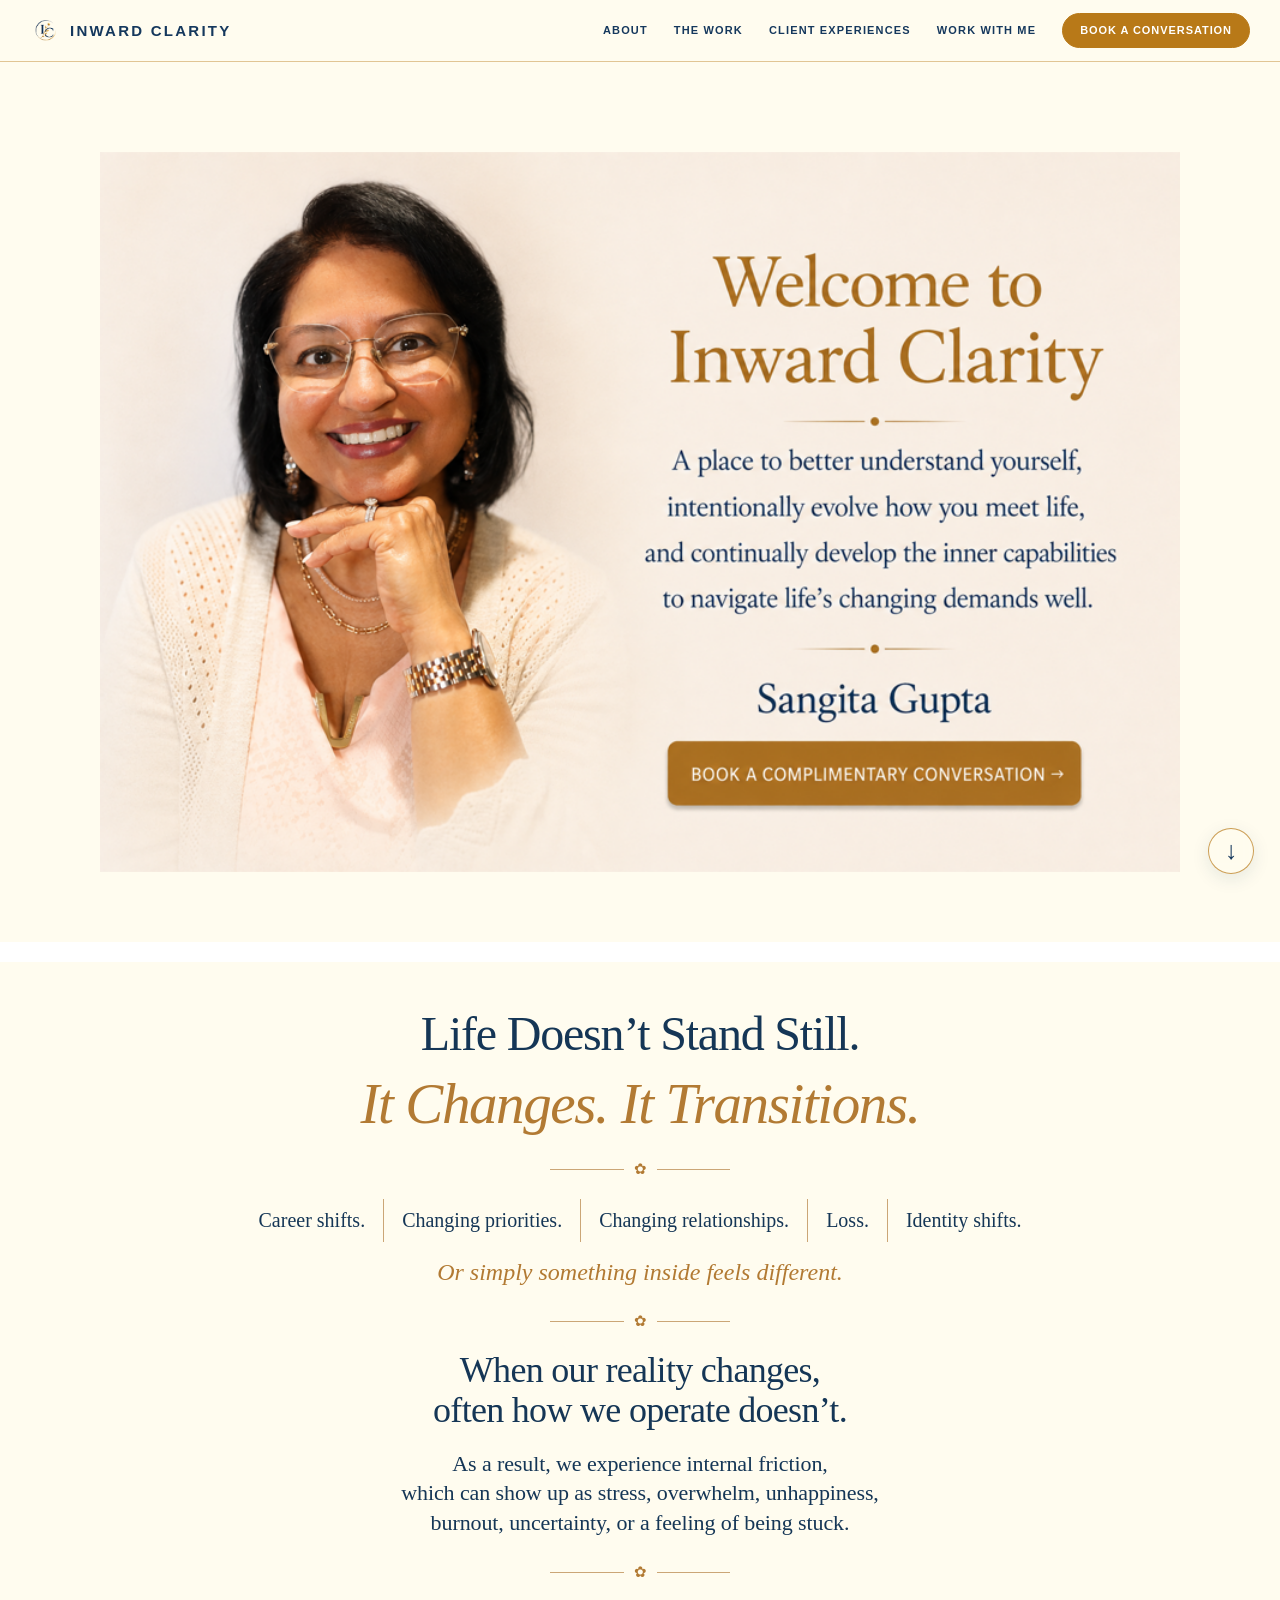
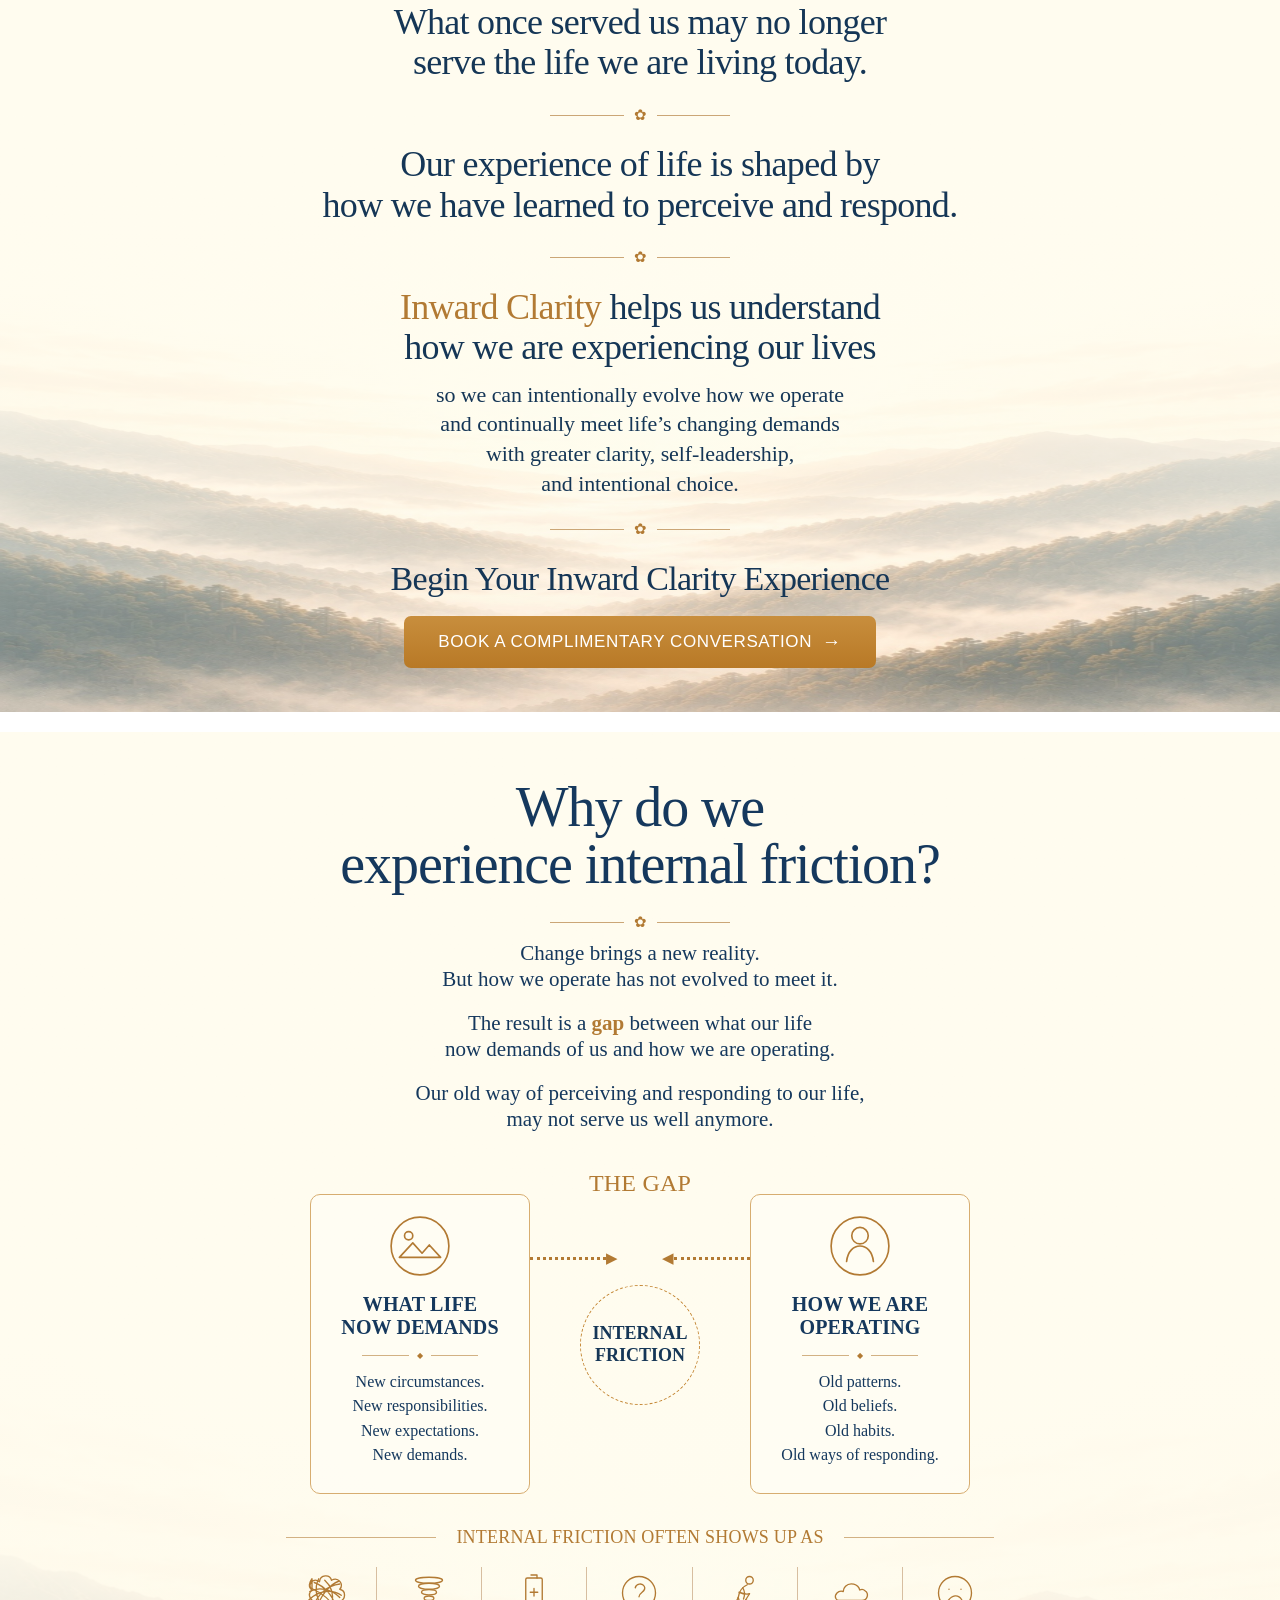
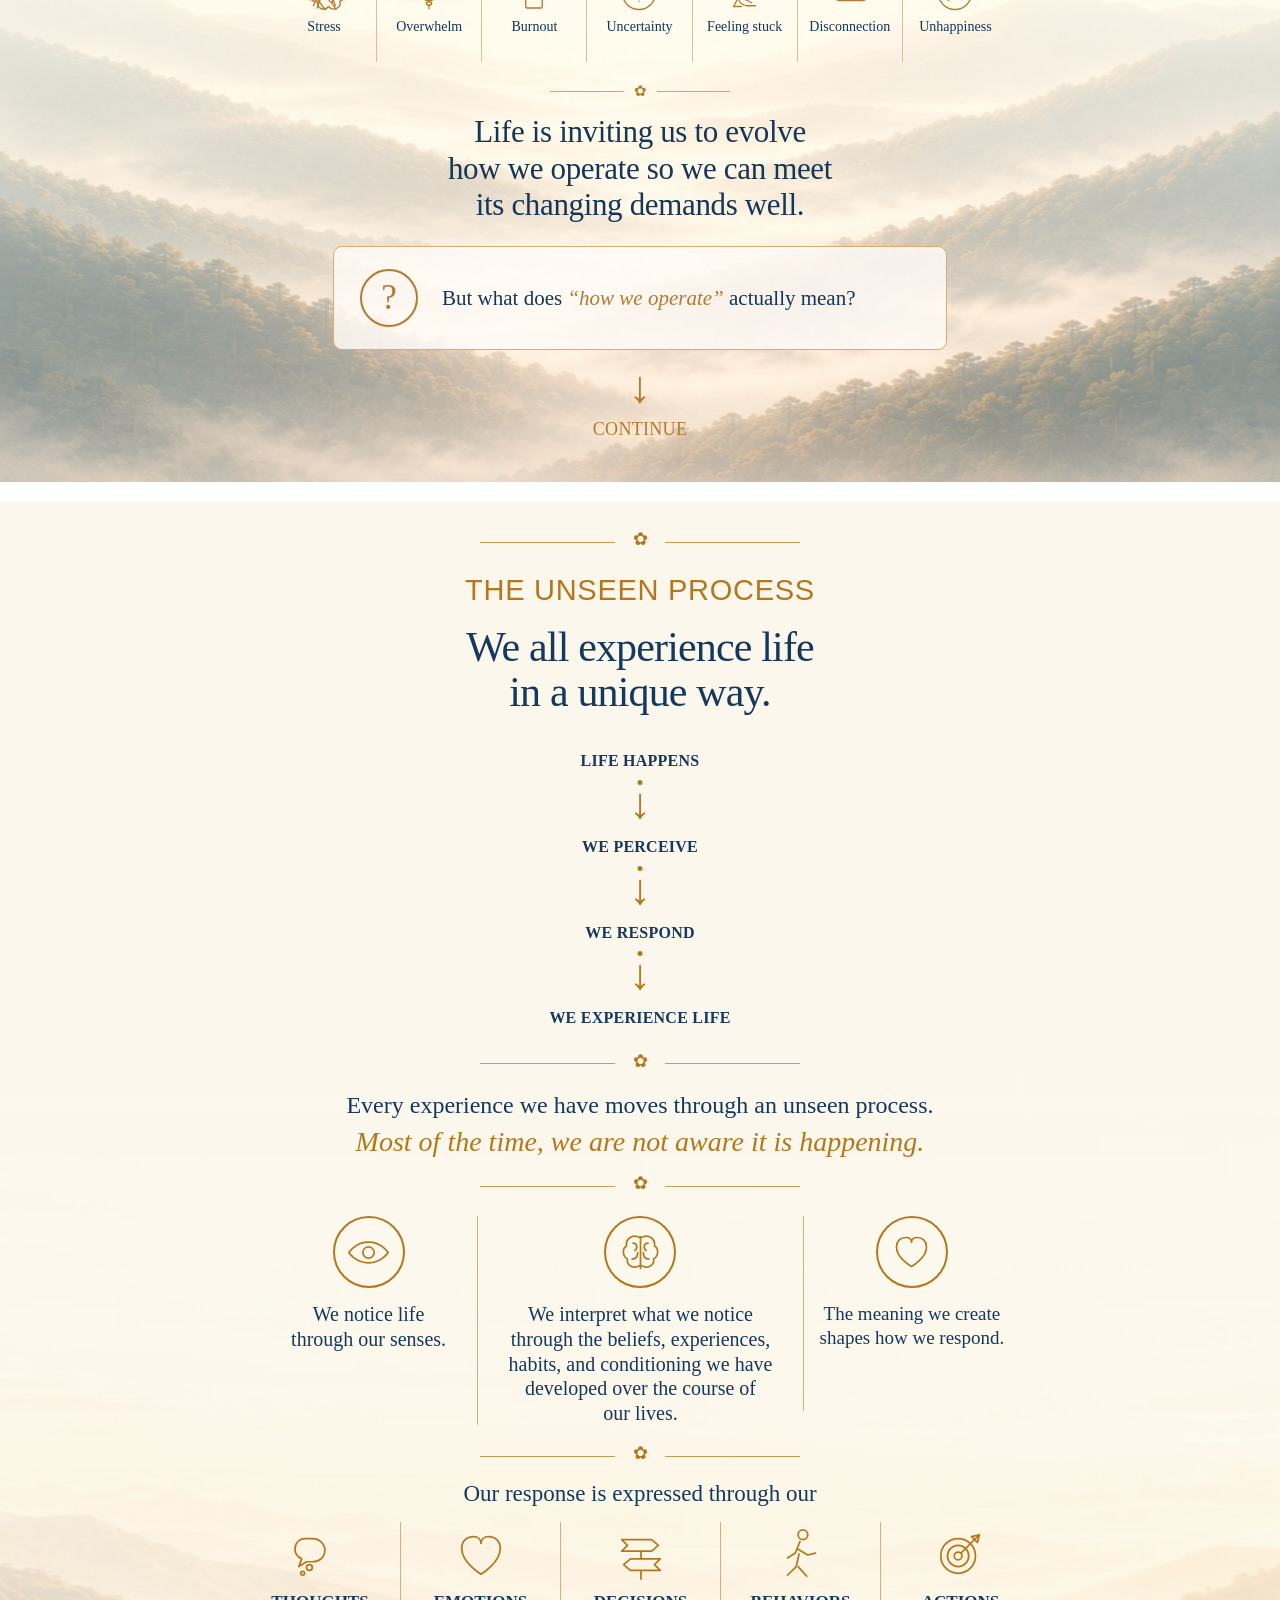
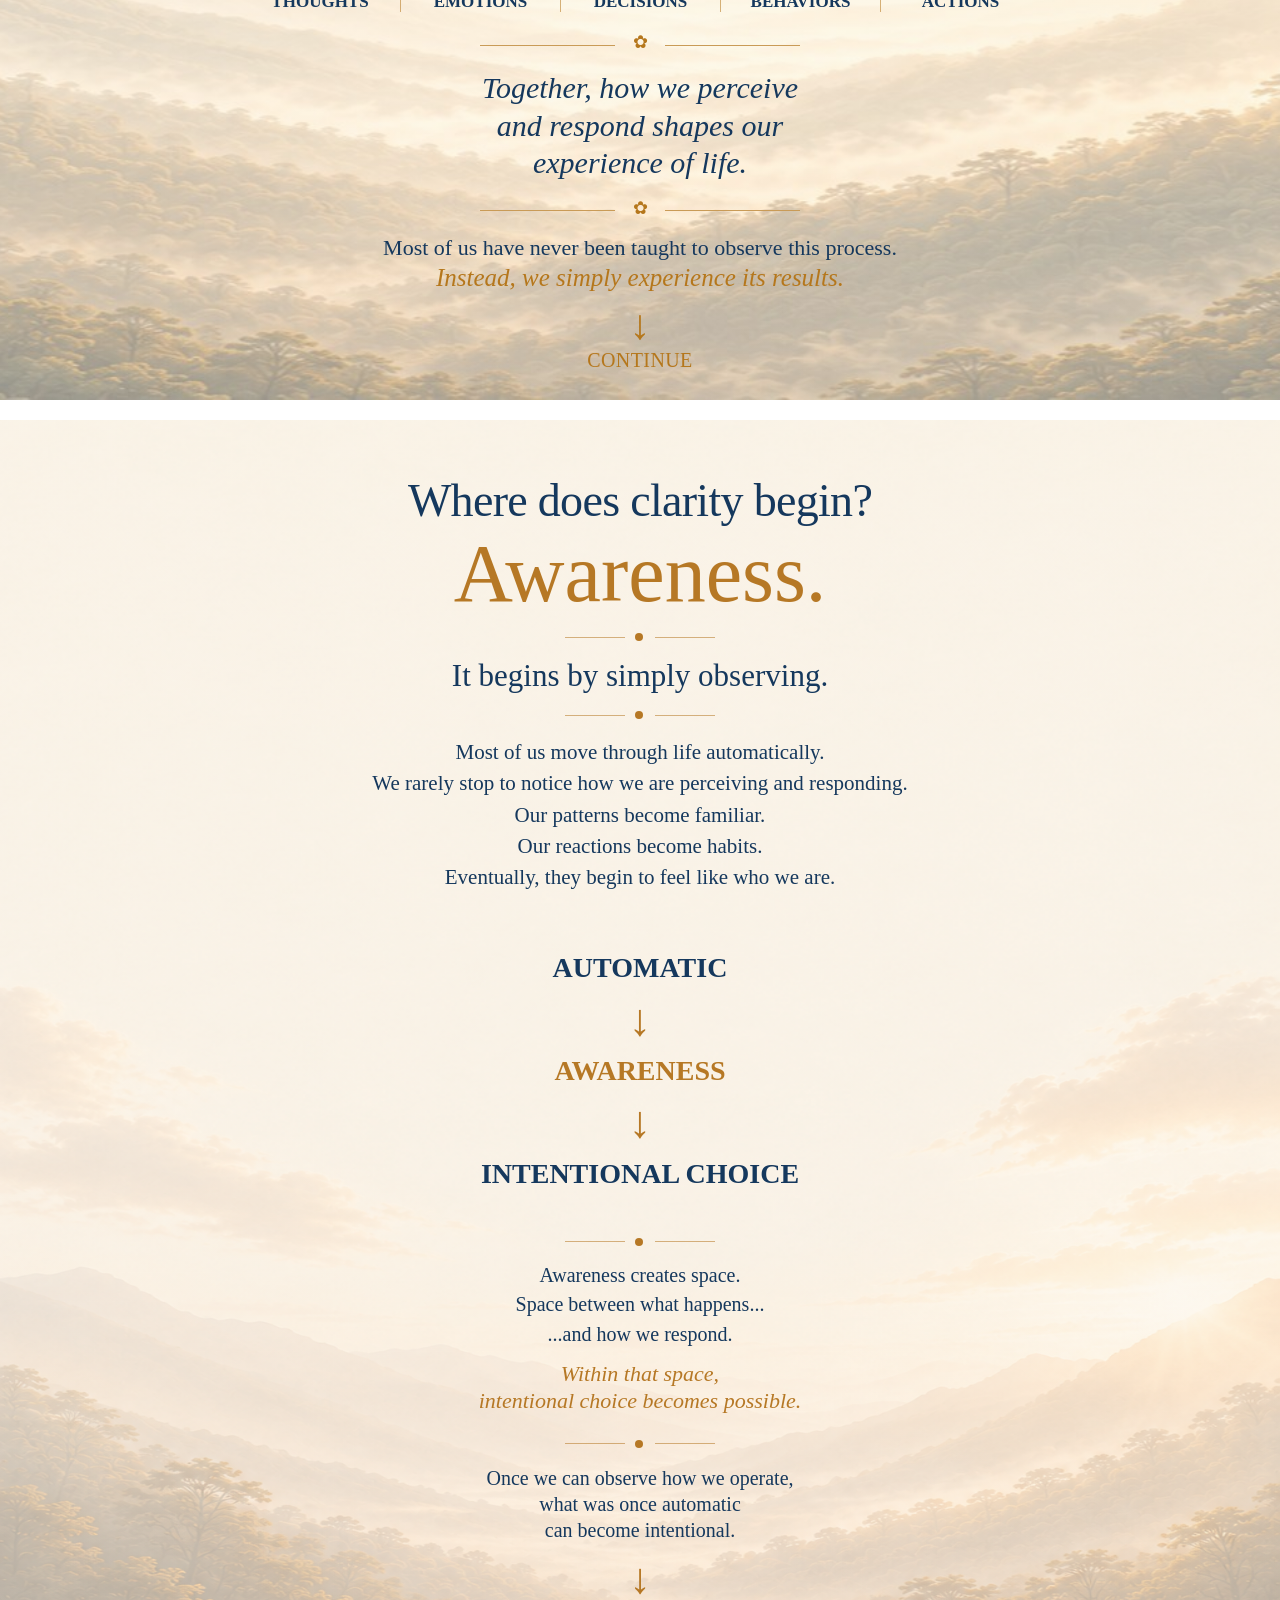
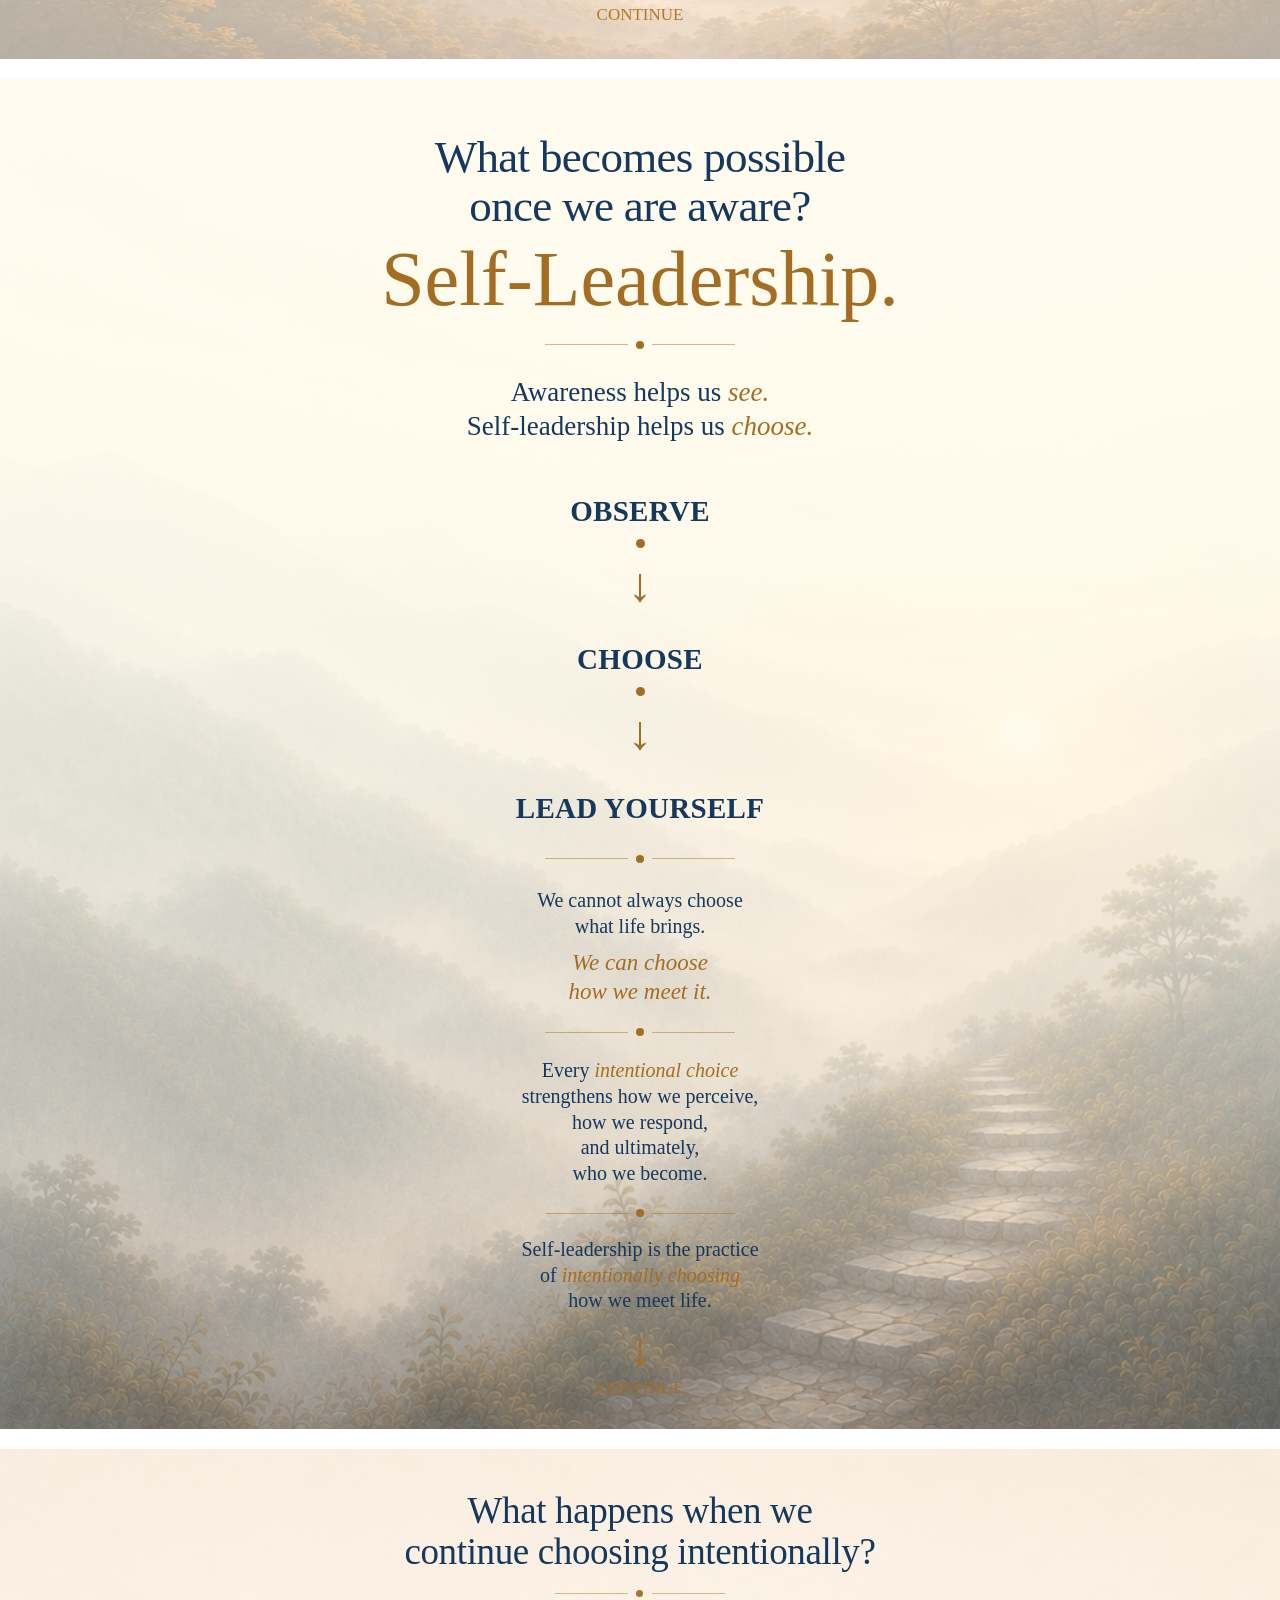
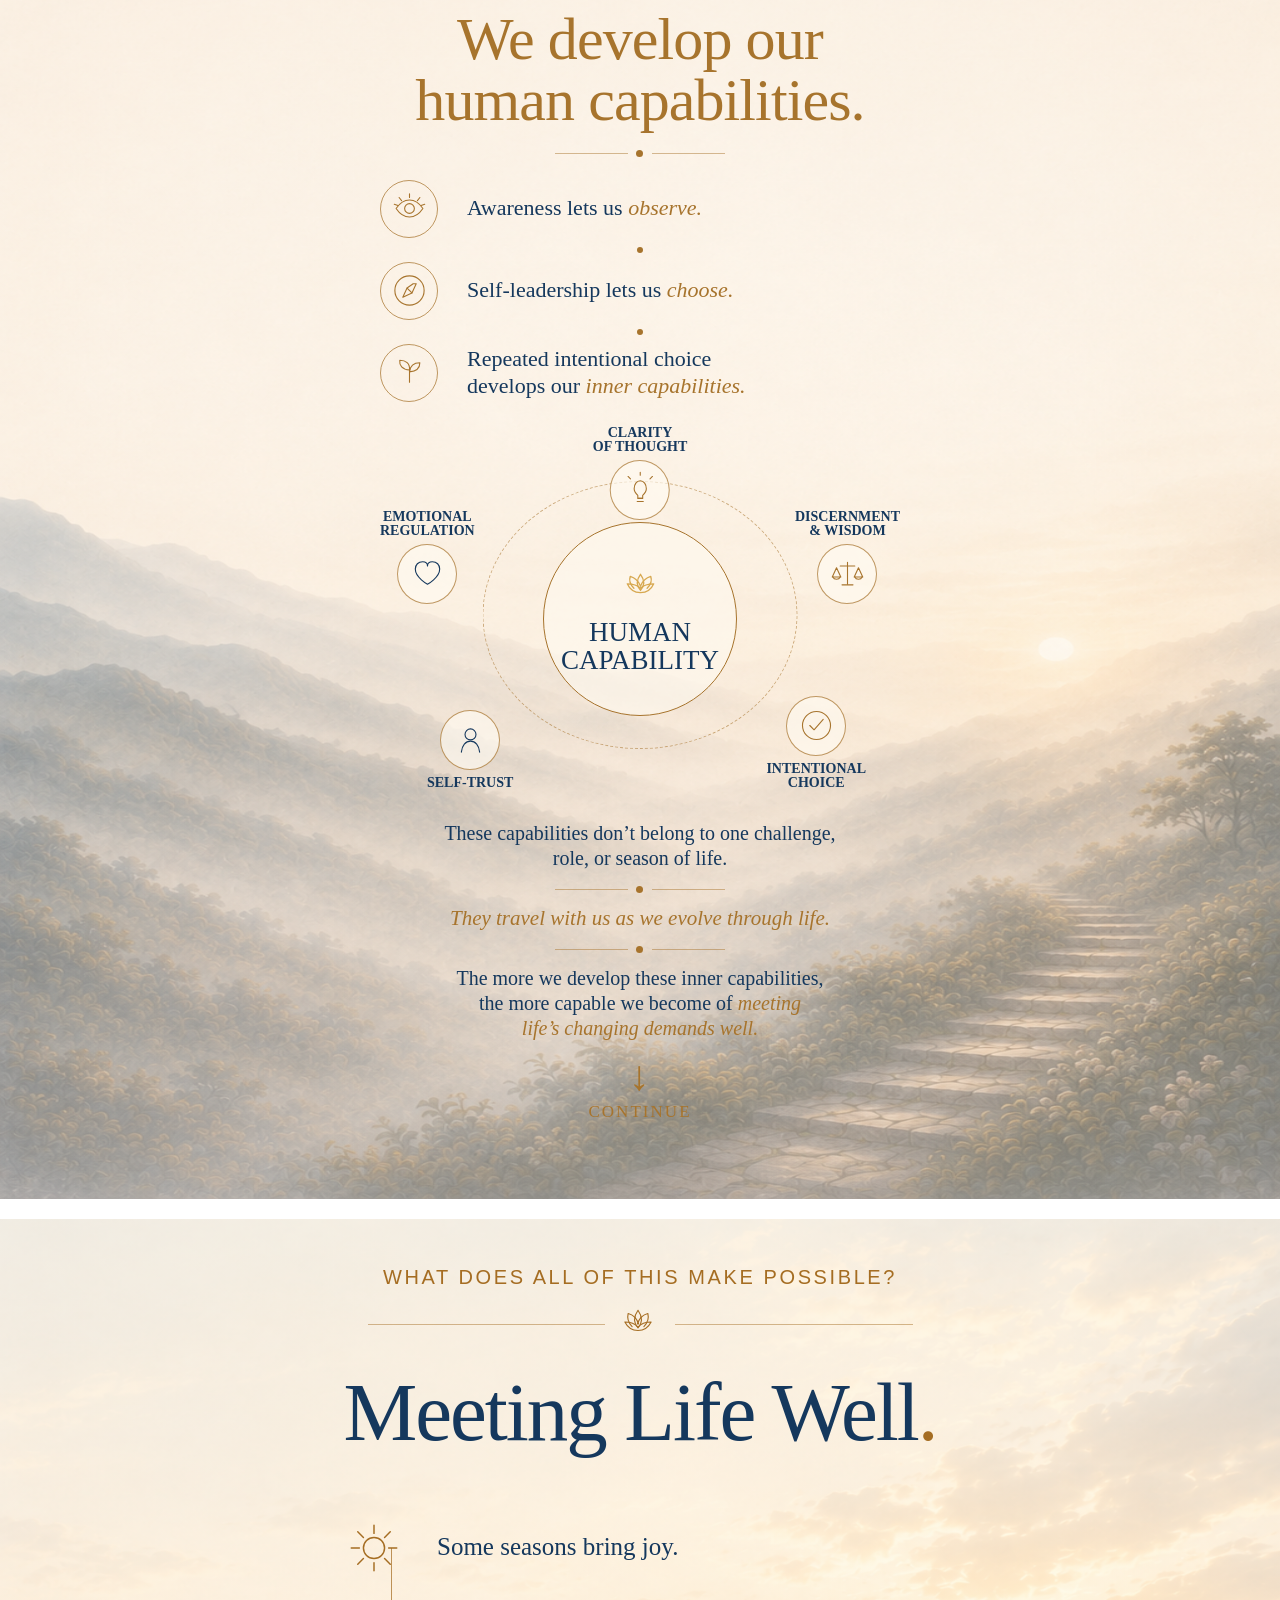
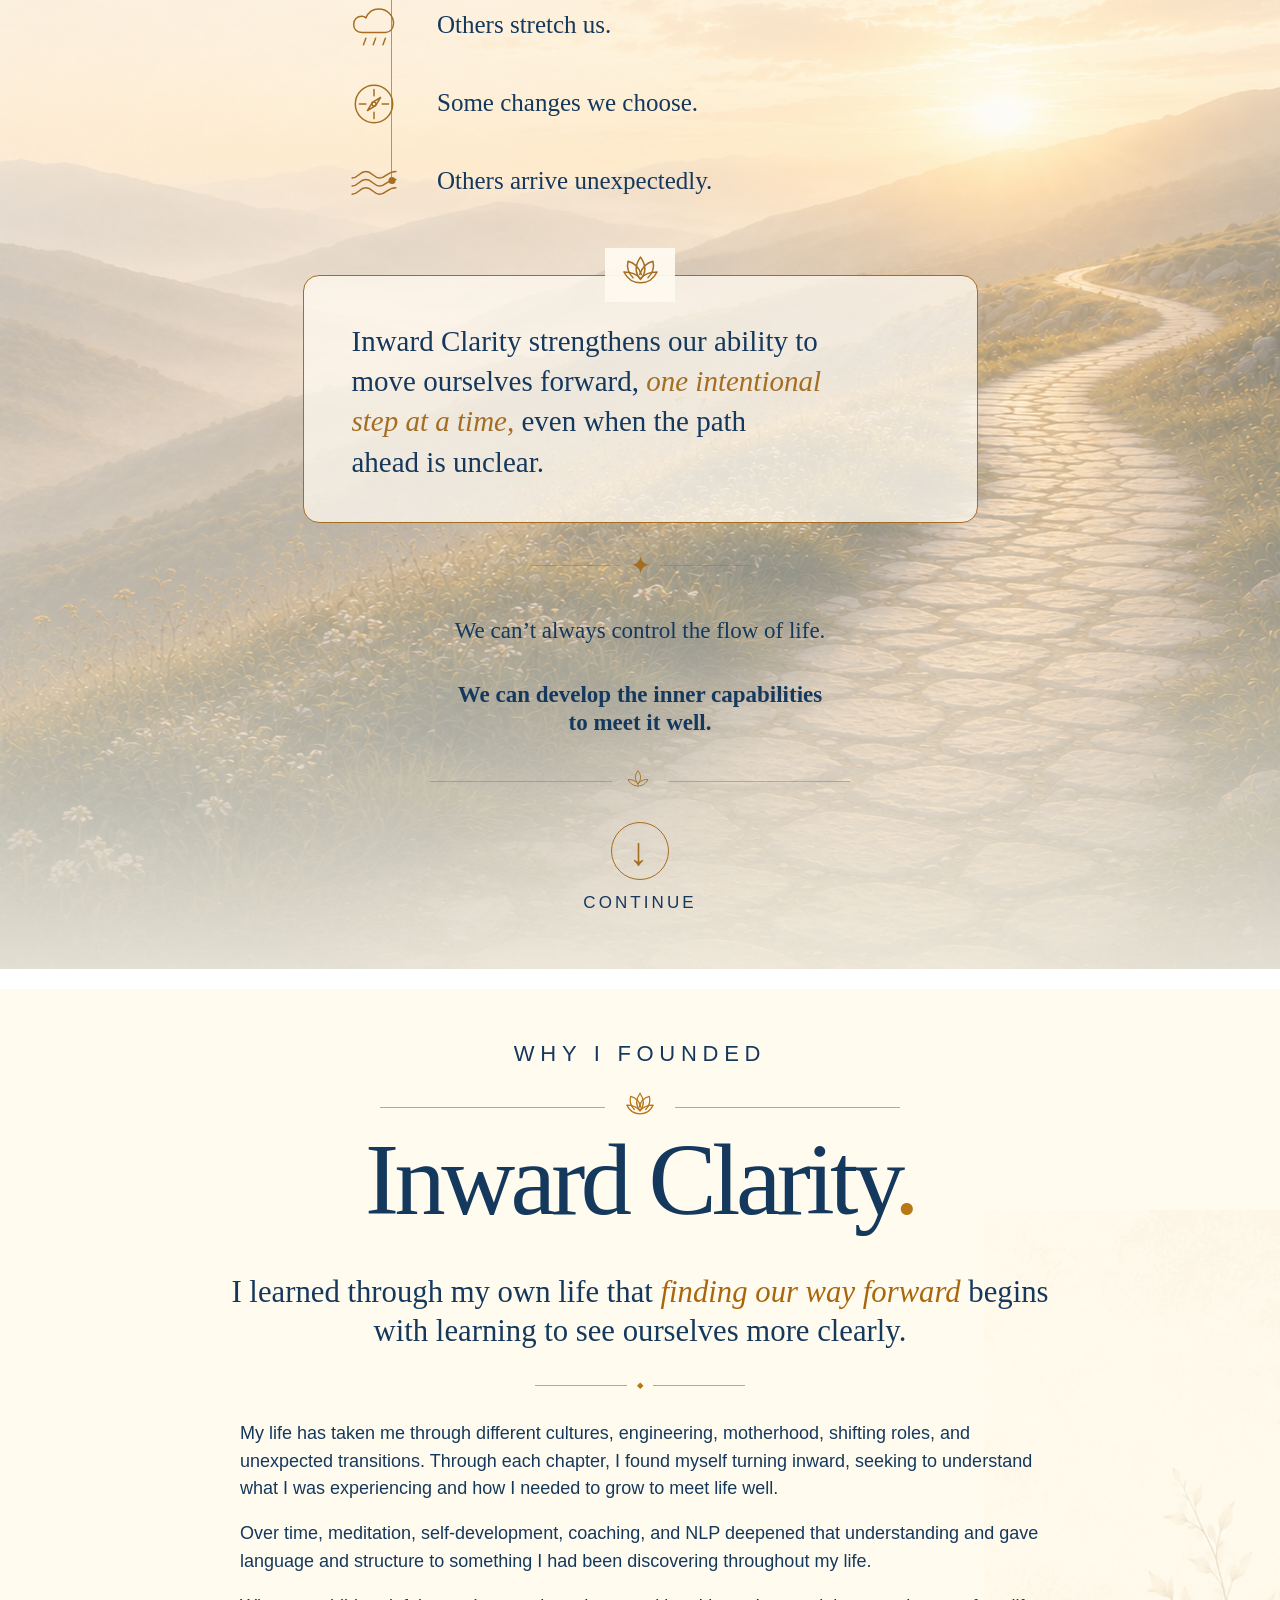
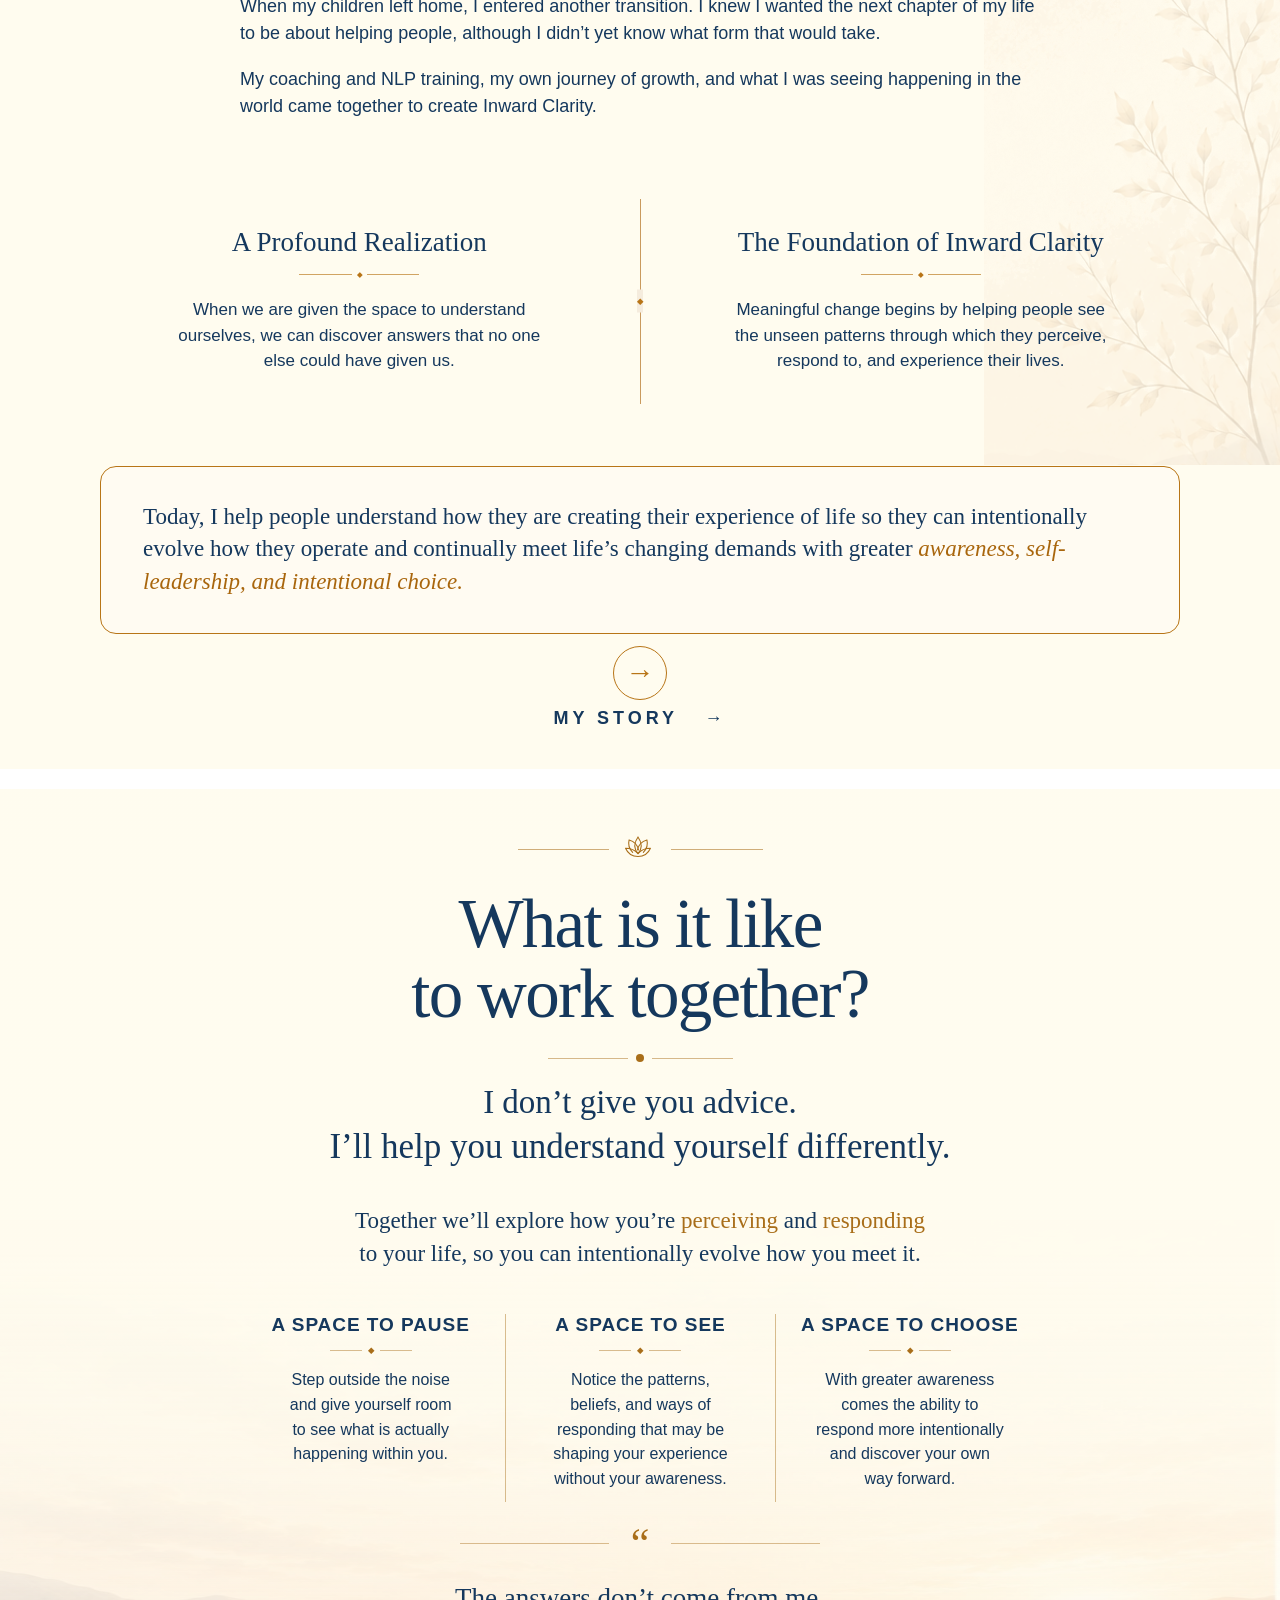
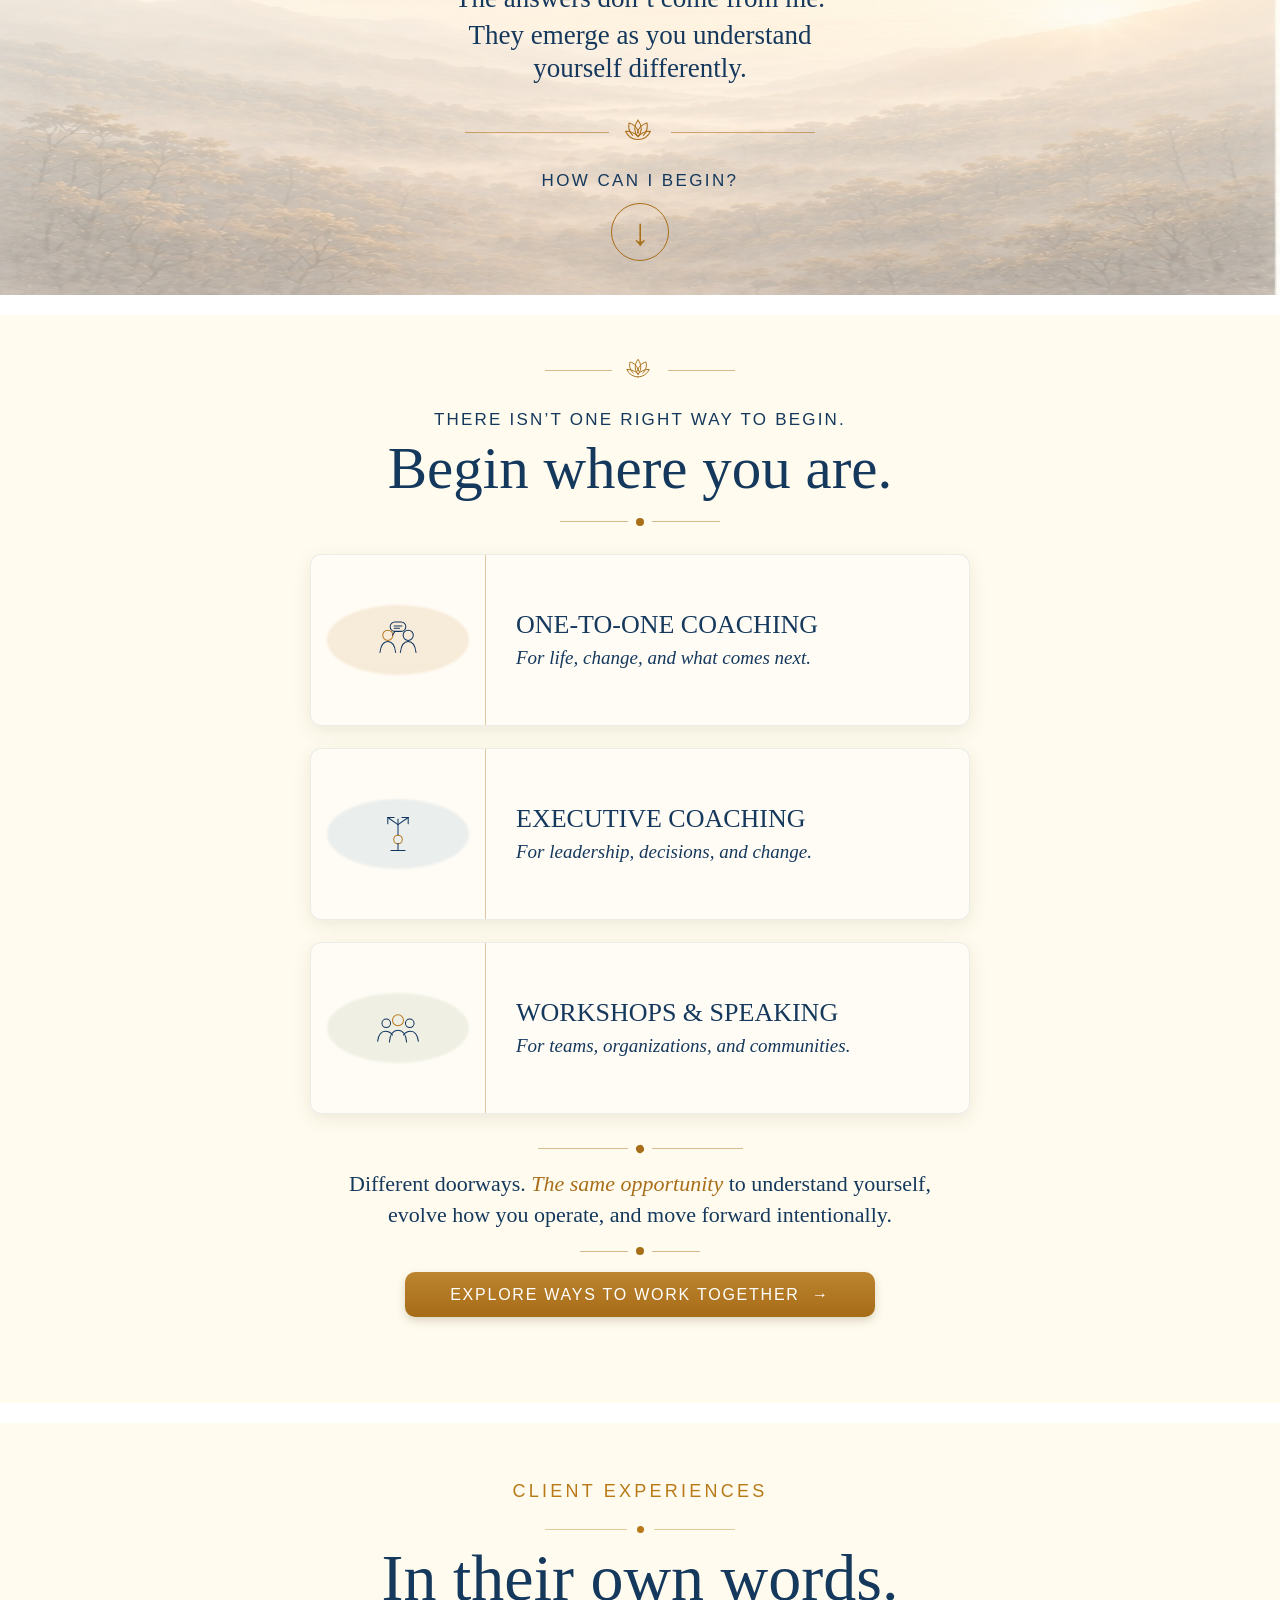
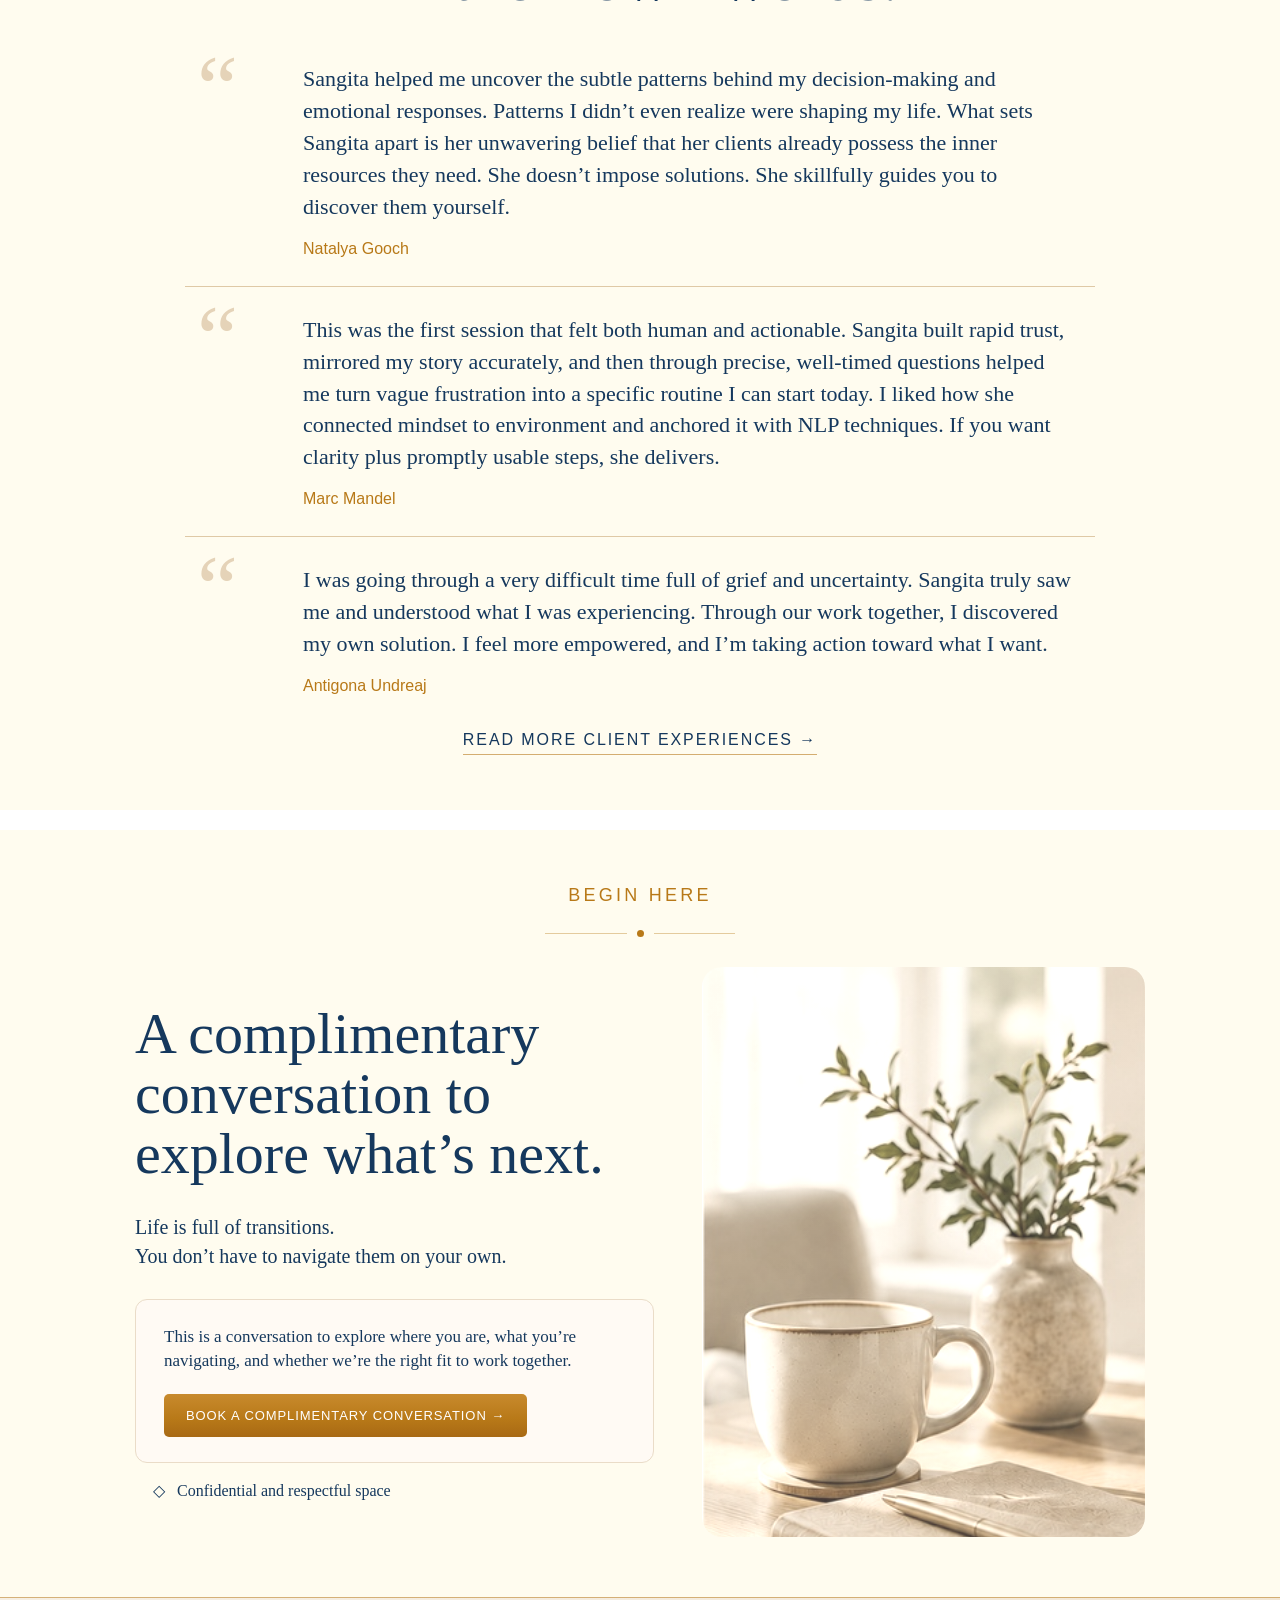
==== commit 401bc0f4: "Add files via upload" ====
--- a/index.html
+++ b/index.html
@@ -1,12 +1,27 @@
-<!doctype html>
+<!DOCTYPE html>
+
 <html lang="en">
 <head>
-<meta charset="utf-8">
-<meta name="viewport" content="width=device-width,initial-scale=1,viewport-fit=cover">
+<meta charset="utf-8"/>
+<meta content="width=device-width,initial-scale=1,viewport-fit=cover" name="viewport"/>
 <title>Inward Clarity</title>
-<link rel="stylesheet" href="styles.css">
+<link href="styles.css" rel="stylesheet"/>
+<link rel="stylesheet" href="site-chrome.css">
 </head>
 <body>
+<header class="ic-header" id="site-header">
+  <div class="ic-header-inner">
+    <a class="ic-brand" href="index.html#welcome"><img class="ic-brand-mark" src="assets/header-logo-mark.png" alt=""><span>INWARD CLARITY</span></a>
+    <button class="ic-menu-toggle" type="button" aria-label="Open navigation" aria-expanded="false"><span></span><span></span><span></span></button>
+    <nav class="ic-nav" aria-label="Primary navigation">
+      <a href="index.html#screen9">ABOUT</a>
+      <a href="index.html#screen3">THE WORK</a>
+      <a href="client-experiences.html">CLIENT EXPERIENCES</a>
+      <a href="#begin-where-you-are">WORK WITH ME</a>
+      <a class="ic-book" href="https://app.paperbell.com/checkout/bookings/new?package_id=143138">BOOK A CONVERSATION</a>
+    </nav>
+  </div>
+</header>
 
 <!-- =========================================================
      SCREEN 1 — WELCOME
@@ -14,941 +29,768 @@
      Internal composition is unchanged. Only the OUTER breathing color is
      integrated to Screen 2's source ivory (#f6f0e8), per handoff.
      ========================================================= -->
-<section id="welcome" class="welcome-module" aria-label="Welcome to Inward Clarity">
-  <!-- DESKTOP: locked approved artwork. Do not modify. -->
-  <main class="desktop-screen">
-    <div class="desktop-band-wrap">
-      <img class="desktop-approved-band" src="assets/welcome-approved-band.png" alt="Welcome to Inward Clarity">
-      <a class="desktop-cta-hotspot" href="#" aria-label="Book a complimentary conversation"></a>
-    </div>
-  </main>
-
-  <!-- MOBILE ONLY: locked responsive composition. -->
-  <main class="mobile-screen">
-    <div class="mobile-breathing top-breathing" aria-hidden="true"></div>
-
-    <section class="mobile-panel">
-      <div class="mobile-portrait">
-        <img src="assets/sangita-original.jpg" alt="Sangita Gupta">
-        <div class="mobile-portrait-fade" aria-hidden="true"></div>
-      </div>
-
-      <div class="mobile-copy">
-        <h1>Welcome to<br>Inward Clarity</h1>
-
-        <div class="mobile-divider" aria-hidden="true">
-          <span></span><b>•</b><span></span>
-        </div>
-
-        <p>
-          A place to better understand yourself,<br>
-          intentionally evolve how you meet life,<br>
-          and continually develop the inner capabilities<br>
+<section aria-label="Welcome to Inward Clarity" class="welcome-module" id="welcome">
+<!-- DESKTOP: locked approved artwork. Do not modify. -->
+<main class="desktop-screen">
+<div class="desktop-band-wrap">
+<img alt="Welcome to Inward Clarity" class="desktop-approved-band" src="assets/welcome-approved-band.png"/>
+<a aria-label="Book a complimentary conversation" class="desktop-cta-hotspot" href="https://app.paperbell.com/checkout/bookings/new?package_id=143138"></a>
+</div>
+</main>
+<!-- MOBILE ONLY: locked responsive composition. -->
+<main class="mobile-screen">
+<div aria-hidden="true" class="mobile-breathing top-breathing"></div>
+<section class="mobile-panel">
+<div class="mobile-portrait">
+<img alt="Sangita Gupta" src="assets/sangita-original.jpg"/>
+<div aria-hidden="true" class="mobile-portrait-fade"></div>
+</div>
+<div class="mobile-copy">
+<h1>Welcome to<br/>Inward Clarity</h1>
+<div aria-hidden="true" class="mobile-divider">
+<span></span><b>•</b><span></span>
+</div>
+<p>
+          A place to better understand yourself,<br/>
+          intentionally evolve how you meet life,<br/>
+          and continually develop the inner capabilities<br/>
           to navigate life’s changing demands well.
         </p>
-
-        <div class="mobile-divider" aria-hidden="true">
-          <span></span><b>•</b><span></span>
-        </div>
-
-        <div class="mobile-signature">Sangita Gupta</div>
-
-        <a class="mobile-cta" href="#" aria-label="Book a complimentary conversation">
+<div aria-hidden="true" class="mobile-divider">
+<span></span><b>•</b><span></span>
+</div>
+<div class="mobile-signature">Sangita Gupta</div>
+<a aria-label="Book a complimentary conversation" class="mobile-cta" href="https://app.paperbell.com/checkout/bookings/new?package_id=143138">
           BOOK A COMPLIMENTARY CONVERSATION <span>→</span>
-        </a>
-      </div>
-    </section>
-
-    <div class="mobile-breathing bottom-breathing" aria-hidden="true"></div>
-  </main>
-</section>
-
+</a>
+</div>
+</section>
+<div aria-hidden="true" class="mobile-breathing bottom-breathing"></div>
+</main>
+</section>
 <!-- =========================================================
      SCREEN 2 — LIFE DOESN'T STAND STILL
      LOCKED SOURCE: Inward_Clarity_Screen1_Responsive_v11_LOCK_CANDIDATE
      Typography/content/dividers/artwork/CTA/internal spacing unchanged.
      Only integration/container/background behavior is adjusted.
      ========================================================= -->
-<section id="screen2" class="life-module" aria-label="Life Doesn't Stand Still">
-  <div class="frame">
-    <main class="screen">
-      <img class="bg" src="assets/screen1-clean-bg.jpg" alt="">
-
-      <div class="text title1">Life Doesn’t Stand Still.</div>
-      <div class="text title2">It Changes. It Transitions.</div>
-
-      <div class="divider d1"><span></span><b>✿</b><span></span></div>
-
-      <div class="transition-row">
-        <span>Career shifts.</span><i></i>
-        <span>Changing priorities.</span><i></i>
-        <span>Changing relationships.</span><i></i>
-        <span>Loss.</span><i></i>
-        <span>Identity shifts.</span>
-      </div>
-
-      <div class="text simply">Or simply something inside feels different.</div>
-
-      <div class="divider d2"><span></span><b>✿</b><span></span></div>
-
-      <div class="text statement reality">When our reality changes,<br> often how we operate doesn’t.</div>
-
-      <div class="text small friction">
-        As a result, we experience internal friction,<br>
-        which can show up as stress, overwhelm, unhappiness,<br>
+<section aria-label="Life Doesn't Stand Still" class="life-module" id="screen2">
+<div class="frame">
+<main class="screen">
+<img alt="" class="bg" src="assets/screen1-clean-bg.jpg"/>
+<div class="text title1">Life Doesn’t Stand Still.</div>
+<div class="text title2">It Changes. It Transitions.</div>
+<div class="divider d1"><span></span><b>✿</b><span></span></div>
+<div class="transition-row">
+<span>Career shifts.</span><i></i>
+<span>Changing priorities.</span><i></i>
+<span>Changing relationships.</span><i></i>
+<span>Loss.</span><i></i>
+<span>Identity shifts.</span>
+</div>
+<div class="text simply">Or simply something inside feels different.</div>
+<div class="divider d2"><span></span><b>✿</b><span></span></div>
+<div class="text statement reality">When our reality changes,<br/> often how we operate doesn’t.</div>
+<div class="text small friction">
+        As a result, we experience internal friction,<br/>
+        which can show up as stress, overwhelm, unhappiness,<br/>
         burnout, uncertainty, or a feeling of being stuck.
       </div>
-
-      <div class="divider d3"><span></span><b>✿</b><span></span></div>
-
-      <div class="text statement once">
-        What once served us may no longer<br>
+<div class="divider d3"><span></span><b>✿</b><span></span></div>
+<div class="text statement once">
+        What once served us may no longer<br/>
         serve the life we are living today.
       </div>
-
-      <div class="divider d4"><span></span><b>✿</b><span></span></div>
-
-      <div class="text statement shaped">
-        Our experience of life is shaped by<br>
+<div class="divider d4"><span></span><b>✿</b><span></span></div>
+<div class="text statement shaped">
+        Our experience of life is shaped by<br/>
         how we have learned to perceive and respond.
       </div>
-
-      <div class="divider d5"><span></span><b>✿</b><span></span></div>
-
-      <div class="text statement inward">
-        <em>Inward Clarity</em> helps us understand<br>
+<div class="divider d5"><span></span><b>✿</b><span></span></div>
+<div class="text statement inward">
+<em>Inward Clarity</em> helps us understand<br/>
         how we are experiencing our lives
       </div>
-
-      <div class="text small evolve">
-        so we can intentionally evolve how we operate<br>
-        and continually meet life’s changing demands<br>
-        with greater clarity, self-leadership,<br>
+<div class="text small evolve">
+        so we can intentionally evolve how we operate<br/>
+        and continually meet life’s changing demands<br/>
+        with greater clarity, self-leadership,<br/>
         and intentional choice.
       </div>
-
-      <div class="divider d6"><span></span><b>✿</b><span></span></div>
-
-      <div class="text statement begin">Begin Your Inward Clarity Experience</div>
-
-      <a class="cta" href="#" aria-label="Book a complimentary conversation">
+<div class="divider d6"><span></span><b>✿</b><span></span></div>
+<div class="text statement begin">Begin Your Inward Clarity Experience</div>
+<a aria-label="Book a complimentary conversation" class="cta" href="https://app.paperbell.com/checkout/bookings/new?package_id=143138">
         BOOK A COMPLIMENTARY CONVERSATION <span>→</span>
-      </a>
+</a>
 </main>
-  </div>
-</section>
-
-
+</div>
+</section>
 <!-- =========================================================
      SCREEN 3 — WHY DO WE EXPERIENCE INTERNAL FRICTION?
      NEW BUILD FROM APPROVED SLIDE REFERENCE PROVIDED BY USER.
      Screens 1–2 remain locked and unchanged.
      ========================================================= -->
-<section id="screen3" class="friction-module" aria-label="Why do we experience internal friction?">
-  <div class="friction-frame">
-    <main class="friction-screen">
-      <img class="friction-bg" src="assets/screen1-clean-bg.jpg" alt="">
-      <div class="friction-wash" aria-hidden="true"></div>
-
-      <h2>Why do we<br>experience internal friction?</h2>
-      <div class="s3-divider intro-divider"><span></span><b>✿</b><span></span></div>
-
-      <div class="s3-intro">
-        <p>Change brings a new reality. <br>But how we operate has not evolved to meet it.</p>
-        <p>The result is a <em>gap</em> between what our life <br>now demands of us and how we are operating.</p>
-        <p>Our old way of perceiving and responding to our life, <br>may not serve us well anymore.</p>
-      </div>
-
-      <div class="gap-label">THE GAP</div>
-
-      <div class="gap-diagram">
-        <article class="gap-card demands">
-          <div class="card-icon landscape-icon" aria-hidden="true">
-            <svg viewBox="0 0 64 64"><circle cx="32" cy="32" r="28"/><circle cx="21" cy="22" r="4"/><path d="M12 43l13-14 9 10 7-8 11 12M12 43h40"/></svg>
-          </div>
-          <h3>WHAT LIFE<br>NOW DEMANDS</h3>
-          <div class="mini-divider"><span></span><b>◆</b><span></span></div>
-          <p>New circumstances.<br>New responsibilities.<br>New expectations.<br>New demands.</p>
-        </article>
-
-        <div class="gap-center">
-          <div class="gap-arrows left-arrow"><span></span><i>▶</i></div>
-          <div class="gap-arrows right-arrow"><i>◀</i><span></span></div>
-          <div class="friction-circle">INTERNAL<br>FRICTION</div>
-        </div>
-
-        <article class="gap-card operating">
-          <div class="card-icon person-icon" aria-hidden="true">
-            <svg viewBox="0 0 64 64"><circle cx="32" cy="32" r="28"/><circle cx="32" cy="22" r="8"/><path d="M19 47c1-10 7-15 13-15s12 5 13 15"/></svg>
-          </div>
-          <h3>HOW WE ARE<br>OPERATING</h3>
-          <div class="mini-divider"><span></span><b>◆</b><span></span></div>
-          <p>Old patterns.<br>Old beliefs.<br>Old habits.<br>Old ways of responding.</p>
-        </article>
-      </div>
-
-      <div class="symptom-title"><span></span><strong>INTERNAL FRICTION OFTEN SHOWS UP AS</strong><span></span></div>
-
-      <div class="symptoms">
-        <div class="symptom"><div class="symptom-icon" aria-hidden="true">
-          <svg viewBox="0 0 64 64">
-  <path d="M16 28c-7-8 2-17 10-11 1-10 14-10 16-2 9-5 17 5 11 12 9 2 8 14 0 16 3 9-9 14-15 7-6 8-17 1-14-7-10 2-15-9-8-15-6-4-3-11 0-15z"/>
-  <path d="M19 18c14 5 25 18 28 31M13 30c12-7 29-3 40 8M25 13c-7 13-3 30 9 41M12 41c12-12 31-15 43-6M33 15c8 7 12 18 10 31M18 49c6-15 18-27 35-29M14 25c17 8 28 17 34 29M23 52c4-16 16-31 29-36"/>
-</svg>
-        </div><span>Stress</span></div>
-        <div class="symptom"><div class="symptom-icon" aria-hidden="true">
-          <svg viewBox="0 0 64 64">
-  <ellipse cx="32" cy="15" rx="18" ry="4"/>
-  <ellipse cx="32" cy="23" rx="14" ry="4"/>
-  <ellipse cx="32" cy="31" rx="10" ry="3.5"/>
-  <ellipse cx="32" cy="39" rx="6.5" ry="3"/>
-  <ellipse cx="32" cy="46" rx="3.5" ry="2.3"/>
-  <path d="M32 48v5"/>
-</svg>
-        </div><span>Overwhelm</span></div>
-        <div class="symptom"><div class="symptom-icon" aria-hidden="true">
-          <svg viewBox="0 0 64 64"><rect x="21" y="12" width="22" height="40" rx="2"/><path d="M28 8h8v4M27 31h10M32 26v10"/></svg>
-        </div><span>Burnout</span></div>
-        <div class="symptom"><div class="symptom-icon" aria-hidden="true">
-          <svg viewBox="0 0 64 64"><circle cx="32" cy="32" r="22"/><path d="M27 25c1-5 9-7 12-2 4 7-7 8-7 14M32 43h.01"/></svg>
-        </div><span>Uncertainty</span></div>
-        <div class="symptom"><div class="symptom-icon" aria-hidden="true">
-          <svg viewBox="0 0 64 64">
-  <circle cx="38" cy="15" r="5"/>
-  <path d="M35 21c-7 3-11 9-12 17"/>
-  <path d="M23 38c1 7 6 11 13 11"/>
-  <path d="M36 49h10"/>
-  <path d="M24 31c5 2 10 3 14 2"/>
-  <path d="M38 33l-5 8"/>
-  <path d="M33 41l8 4"/>
-  <path d="M23 38l-6 12"/>
-  <path d="M17 50h10"/>
-  <path d="M29 25c3 5 3 10 1 15"/>
-</svg>
-        </div><span>Feeling stuck</span></div>
-        <div class="symptom"><div class="symptom-icon" aria-hidden="true">
-          <svg viewBox="0 0 64 64"><path d="M17 42h31c7 0 10-9 4-13-2-2-5-2-7-1-2-8-13-11-19-5-2 2-3 4-3 7-7-2-12 4-10 9 1 2 2 3 4 3z"/></svg>
-        </div><span>Disconnection</span></div>
-        <div class="symptom"><div class="symptom-icon" aria-hidden="true">
-          <svg viewBox="0 0 64 64"><circle cx="32" cy="32" r="22"/><path d="M24 27h.01M40 27h.01M23 42c5-7 13-9 18-1"/></svg>
-        </div><span>Unhappiness</span></div>
-      </div>
-
-      <div class="s3-divider closing-divider"><span></span><b>✿</b><span></span></div>
-      <div class="evolve-message">Life is inviting us to evolve <br>how we operate so we can meet <br>its changing demands well.</div>
-
-      <div class="meaning-box">
-        <div class="meaning-icon">?</div>
-        <div>But what does <em>“how we operate”</em> actually mean?</div>
-      </div>
-
-      <div class="continue-cue"><span>↓</span><b>CONTINUE</b></div>
-    </main>
-  </div>
-</section>
-
-
-<div class="screen4-merge-breathing" aria-hidden="true"></div>
+<section aria-label="Why do we experience internal friction?" class="friction-module" id="screen3">
+<div class="friction-frame">
+<main class="friction-screen">
+<img alt="" class="friction-bg" src="assets/screen1-clean-bg.jpg"/>
+<div aria-hidden="true" class="friction-wash"></div>
+<h2>Why do we<br/>experience internal friction?</h2>
+<div class="s3-divider intro-divider"><span></span><b>✿</b><span></span></div>
+<div class="s3-intro">
+<p>Change brings a new reality. <br/>But how we operate has not evolved to meet it.</p>
+<p>The result is a <em>gap</em> between what our life <br/>now demands of us and how we are operating.</p>
+<p>Our old way of perceiving and responding to our life, <br/>may not serve us well anymore.</p>
+</div>
+<div class="gap-label">THE GAP</div>
+<div class="gap-diagram">
+<article class="gap-card demands">
+<div aria-hidden="true" class="card-icon landscape-icon">
+<svg viewbox="0 0 64 64"><circle cx="32" cy="32" r="28"></circle><circle cx="21" cy="22" r="4"></circle><path d="M12 43l13-14 9 10 7-8 11 12M12 43h40"></path></svg>
+</div>
+<h3>WHAT LIFE<br/>NOW DEMANDS</h3>
+<div class="mini-divider"><span></span><b>◆</b><span></span></div>
+<p>New circumstances.<br/>New responsibilities.<br/>New expectations.<br/>New demands.</p>
+</article>
+<div class="gap-center">
+<div class="gap-arrows left-arrow"><span></span><i>▶</i></div>
+<div class="gap-arrows right-arrow"><i>◀</i><span></span></div>
+<div class="friction-circle">INTERNAL<br/>FRICTION</div>
+</div>
+<article class="gap-card operating">
+<div aria-hidden="true" class="card-icon person-icon">
+<svg viewbox="0 0 64 64"><circle cx="32" cy="32" r="28"></circle><circle cx="32" cy="22" r="8"></circle><path d="M19 47c1-10 7-15 13-15s12 5 13 15"></path></svg>
+</div>
+<h3>HOW WE ARE<br/>OPERATING</h3>
+<div class="mini-divider"><span></span><b>◆</b><span></span></div>
+<p>Old patterns.<br/>Old beliefs.<br/>Old habits.<br/>Old ways of responding.</p>
+</article>
+</div>
+<div class="symptom-title"><span></span><strong>INTERNAL FRICTION OFTEN SHOWS UP AS</strong><span></span></div>
+<div class="symptoms">
+<div class="symptom"><div aria-hidden="true" class="symptom-icon">
+<svg viewbox="0 0 64 64">
+<path d="M16 28c-7-8 2-17 10-11 1-10 14-10 16-2 9-5 17 5 11 12 9 2 8 14 0 16 3 9-9 14-15 7-6 8-17 1-14-7-10 2-15-9-8-15-6-4-3-11 0-15z"></path>
+<path d="M19 18c14 5 25 18 28 31M13 30c12-7 29-3 40 8M25 13c-7 13-3 30 9 41M12 41c12-12 31-15 43-6M33 15c8 7 12 18 10 31M18 49c6-15 18-27 35-29M14 25c17 8 28 17 34 29M23 52c4-16 16-31 29-36"></path>
+</svg>
+</div><span>Stress</span></div>
+<div class="symptom"><div aria-hidden="true" class="symptom-icon">
+<svg viewbox="0 0 64 64">
+<ellipse cx="32" cy="15" rx="18" ry="4"></ellipse>
+<ellipse cx="32" cy="23" rx="14" ry="4"></ellipse>
+<ellipse cx="32" cy="31" rx="10" ry="3.5"></ellipse>
+<ellipse cx="32" cy="39" rx="6.5" ry="3"></ellipse>
+<ellipse cx="32" cy="46" rx="3.5" ry="2.3"></ellipse>
+<path d="M32 48v5"></path>
+</svg>
+</div><span>Overwhelm</span></div>
+<div class="symptom"><div aria-hidden="true" class="symptom-icon">
+<svg viewbox="0 0 64 64"><rect height="40" rx="2" width="22" x="21" y="12"></rect><path d="M28 8h8v4M27 31h10M32 26v10"></path></svg>
+</div><span>Burnout</span></div>
+<div class="symptom"><div aria-hidden="true" class="symptom-icon">
+<svg viewbox="0 0 64 64"><circle cx="32" cy="32" r="22"></circle><path d="M27 25c1-5 9-7 12-2 4 7-7 8-7 14M32 43h.01"></path></svg>
+</div><span>Uncertainty</span></div>
+<div class="symptom"><div aria-hidden="true" class="symptom-icon">
+<svg viewbox="0 0 64 64">
+<circle cx="38" cy="15" r="5"></circle>
+<path d="M35 21c-7 3-11 9-12 17"></path>
+<path d="M23 38c1 7 6 11 13 11"></path>
+<path d="M36 49h10"></path>
+<path d="M24 31c5 2 10 3 14 2"></path>
+<path d="M38 33l-5 8"></path>
+<path d="M33 41l8 4"></path>
+<path d="M23 38l-6 12"></path>
+<path d="M17 50h10"></path>
+<path d="M29 25c3 5 3 10 1 15"></path>
+</svg>
+</div><span>Feeling stuck</span></div>
+<div class="symptom"><div aria-hidden="true" class="symptom-icon">
+<svg viewbox="0 0 64 64"><path d="M17 42h31c7 0 10-9 4-13-2-2-5-2-7-1-2-8-13-11-19-5-2 2-3 4-3 7-7-2-12 4-10 9 1 2 2 3 4 3z"></path></svg>
+</div><span>Disconnection</span></div>
+<div class="symptom"><div aria-hidden="true" class="symptom-icon">
+<svg viewbox="0 0 64 64"><circle cx="32" cy="32" r="22"></circle><path d="M24 27h.01M40 27h.01M23 42c5-7 13-9 18-1"></path></svg>
+</div><span>Unhappiness</span></div>
+</div>
+<div class="s3-divider closing-divider"><span></span><b>✿</b><span></span></div>
+<div class="evolve-message">Life is inviting us to evolve <br/>how we operate so we can meet <br/>its changing demands well.</div>
+<div class="meaning-box">
+<div class="meaning-icon">?</div>
+<div>But what does <em>“how we operate”</em> actually mean?</div>
+</div>
+<div class="continue-cue"><span>↓</span><b>CONTINUE</b></div>
+</main>
+</div>
+</section>
+<div aria-hidden="true" class="screen4-merge-breathing"></div>
 <section class="screen4" id="unseen-process">
-  <div class="inner">
-
-    <div class="divider top-divider"><span class="rosette" aria-hidden="true"></span></div>
-
-    <div class="eyebrow">THE UNSEEN PROCESS</div>
-    <h1 class="screen4-mobile-title-fix">We all experience life<br>in a unique way.</h1>
-
-    <div class="process" aria-label="Life happens, we perceive, we respond, we experience life">
-      <div class="process-step">LIFE HAPPENS</div>
-      <div class="down" aria-hidden="true"></div>
-      <div class="process-step">WE PERCEIVE</div>
-      <div class="down" aria-hidden="true"></div>
-      <div class="process-step">WE RESPOND</div>
-      <div class="down" aria-hidden="true"></div>
-      <div class="process-step">WE EXPERIENCE LIFE</div>
-    </div>
-
-    <div class="divider mid-divider"><span class="rosette" aria-hidden="true"></span></div>
-
-    <p class="explain">
+<div class="inner">
+<div class="divider top-divider"><span aria-hidden="true" class="rosette"></span></div>
+<div class="eyebrow">THE UNSEEN PROCESS</div>
+<h1 class="screen4-mobile-title-fix">We all experience life<br/>in a unique way.</h1>
+<div aria-label="Life happens, we perceive, we respond, we experience life" class="process">
+<div class="process-step">LIFE HAPPENS</div>
+<div aria-hidden="true" class="down"></div>
+<div class="process-step">WE PERCEIVE</div>
+<div aria-hidden="true" class="down"></div>
+<div class="process-step">WE RESPOND</div>
+<div aria-hidden="true" class="down"></div>
+<div class="process-step">WE EXPERIENCE LIFE</div>
+</div>
+<div class="divider mid-divider"><span aria-hidden="true" class="rosette"></span></div>
+<p class="explain">
       Every experience we have moves through an unseen process.
       <em>Most of the time, we are not aware it is happening.</em>
-    </p>
-
-    <div class="divider detail-divider"><span class="rosette" aria-hidden="true"></span></div>
-
-    <div class="three">
-      <div class="detail">
-        <div class="icon" aria-hidden="true">
-          <svg viewBox="0 0 48 48"><path d="M3 24s7-11 21-11 21 11 21 11-7 11-21 11S3 24 3 24Z"/><circle cx="24" cy="24" r="6"/></svg>
-        </div>
-        <p>We notice life<br>through our senses.</p>
-      </div>
-
-      <div class="detail">
-        <div class="icon" aria-hidden="true">
-          <svg viewBox="0 0 48 48"><path d="M23 8c-7-4-15 1-14 9-5 3-4 11 1 14-1 7 7 11 13 7"/><path d="M25 8c7-4 15 1 14 9 5 3 4 11-1 14 1 7-7 11-13 7"/><path d="M24 7v34M16 14c5 0 5 6 2 8m14-8c-5 0-5 6-2 8M15 31c4 0 6-3 6-7m12 7c-4 0-6-3-6-7"/></svg>
-        </div>
-        <p>We interpret what we notice<br>through the beliefs, experiences,<br>habits, and conditioning we have<br>developed over the course of<br>our lives.</p>
-      </div>
-
-      <div class="detail detail-meaning">
-        <div class="icon" aria-hidden="true">
-          <svg viewBox="0 0 48 48"><path d="M24 39S8 30 8 18c0-6 4-10 10-10 4 0 6 2 6 5 0-3 2-5 6-5 6 0 10 4 10 10 0 12-16 21-16 21Z"/></svg>
-        </div>
-        <p><span class="meaning-line">The meaning we create</span><br><span class="meaning-line">shapes how we respond.</span></p>
-      </div>
-    </div>
-
-    <div class="divider response-divider"><span class="rosette" aria-hidden="true"></span></div>
-
-    <p class="response-intro">Our response is expressed through our</p>
-
-    <div class="response-grid">
-      <div class="response-item">
-        <div class="response-icon" aria-hidden="true">
-          <svg viewBox="0 0 56 56"><path d="M13 11c-7 0-11 5-11 11 0 5 3 8 7 10l-3 8 8-5h6c8 0 13-5 13-12S27 11 20 11Z"/><circle cx="10" cy="47" r="2"/><circle cx="17" cy="41" r="3"/></svg>
-        </div>
-        <div class="response-label">THOUGHTS</div>
-      </div>
-      <div class="response-item">
-        <div class="response-icon" aria-hidden="true">
-          <svg viewBox="0 0 56 56"><path d="M28 48S8 36 8 21c0-7 5-12 12-12 5 0 8 3 8 7 0-4 3-7 8-7 7 0 12 5 12 12 0 15-20 27-20 27Z"/></svg>
-        </div>
-        <div class="response-label">EMOTIONS</div>
-      </div>
-      <div class="response-item">
-        <div class="response-icon" aria-hidden="true">
-          <svg viewBox="0 0 56 56"><path d="M8 12h31l7 6-7 6H8l6-6-6-6Zm40 20H17l-7 6 7 6h31l-6-6 6-6ZM28 24v8m0 12v9"/></svg>
-        </div>
-        <div class="response-label">DECISIONS</div>
-      </div>
-      <div class="response-item">
-        <div class="response-icon" aria-hidden="true">
-          <svg viewBox="0 0 56 56"><circle cx="30" cy="7" r="5"/><path d="M27 14l-5 12-8 5m11-9 10 6 8-2m-17 1-3 13-9 9m11-9 9 10"/></svg>
-        </div>
-        <div class="response-label">BEHAVIORS</div>
-      </div>
-      <div class="response-item">
-        <div class="response-icon" aria-hidden="true">
-          <svg viewBox="0 0 56 56"><circle cx="25" cy="29" r="18"/><circle cx="25" cy="29" r="11"/><circle cx="25" cy="29" r="4"/><path d="M28 26 47 7m-8 2 8-2-2 8m-6-6 6 6"/></svg>
-        </div>
-        <div class="response-label">ACTIONS</div>
-      </div>
-    </div>
-
-    <div class="divider together-divider"><span class="rosette" aria-hidden="true"></span></div>
-
-    <p class="together"><span class="together-line">Together, how we perceive</span><br><span class="together-line">and respond shapes our</span><br><span class="together-line">experience of life.</span></p>
-
-    <div class="divider final-divider"><span class="rosette" aria-hidden="true"></span></div>
-
-    <p class="final">
+</p>
+<div class="divider detail-divider"><span aria-hidden="true" class="rosette"></span></div>
+<div class="three">
+<div class="detail">
+<div aria-hidden="true" class="icon">
+<svg viewbox="0 0 48 48"><path d="M3 24s7-11 21-11 21 11 21 11-7 11-21 11S3 24 3 24Z"></path><circle cx="24" cy="24" r="6"></circle></svg>
+</div>
+<p>We notice life<br/>through our senses.</p>
+</div>
+<div class="detail">
+<div aria-hidden="true" class="icon">
+<svg viewbox="0 0 48 48"><path d="M23 8c-7-4-15 1-14 9-5 3-4 11 1 14-1 7 7 11 13 7"></path><path d="M25 8c7-4 15 1 14 9 5 3 4 11-1 14 1 7-7 11-13 7"></path><path d="M24 7v34M16 14c5 0 5 6 2 8m14-8c-5 0-5 6-2 8M15 31c4 0 6-3 6-7m12 7c-4 0-6-3-6-7"></path></svg>
+</div>
+<p>We interpret what we notice<br/>through the beliefs, experiences,<br/>habits, and conditioning we have<br/>developed over the course of<br/>our lives.</p>
+</div>
+<div class="detail detail-meaning">
+<div aria-hidden="true" class="icon">
+<svg viewbox="0 0 48 48"><path d="M24 39S8 30 8 18c0-6 4-10 10-10 4 0 6 2 6 5 0-3 2-5 6-5 6 0 10 4 10 10 0 12-16 21-16 21Z"></path></svg>
+</div>
+<p><span class="meaning-line">The meaning we create</span><br/><span class="meaning-line">shapes how we respond.</span></p>
+</div>
+</div>
+<div class="divider response-divider"><span aria-hidden="true" class="rosette"></span></div>
+<p class="response-intro">Our response is expressed through our</p>
+<div class="response-grid">
+<div class="response-item">
+<div aria-hidden="true" class="response-icon">
+<svg viewbox="0 0 56 56"><path d="M13 11c-7 0-11 5-11 11 0 5 3 8 7 10l-3 8 8-5h6c8 0 13-5 13-12S27 11 20 11Z"></path><circle cx="10" cy="47" r="2"></circle><circle cx="17" cy="41" r="3"></circle></svg>
+</div>
+<div class="response-label">THOUGHTS</div>
+</div>
+<div class="response-item">
+<div aria-hidden="true" class="response-icon">
+<svg viewbox="0 0 56 56"><path d="M28 48S8 36 8 21c0-7 5-12 12-12 5 0 8 3 8 7 0-4 3-7 8-7 7 0 12 5 12 12 0 15-20 27-20 27Z"></path></svg>
+</div>
+<div class="response-label">EMOTIONS</div>
+</div>
+<div class="response-item">
+<div aria-hidden="true" class="response-icon">
+<svg viewbox="0 0 56 56"><path d="M8 12h31l7 6-7 6H8l6-6-6-6Zm40 20H17l-7 6 7 6h31l-6-6 6-6ZM28 24v8m0 12v9"></path></svg>
+</div>
+<div class="response-label">DECISIONS</div>
+</div>
+<div class="response-item">
+<div aria-hidden="true" class="response-icon">
+<svg viewbox="0 0 56 56"><circle cx="30" cy="7" r="5"></circle><path d="M27 14l-5 12-8 5m11-9 10 6 8-2m-17 1-3 13-9 9m11-9 9 10"></path></svg>
+</div>
+<div class="response-label">BEHAVIORS</div>
+</div>
+<div class="response-item">
+<div aria-hidden="true" class="response-icon">
+<svg viewbox="0 0 56 56"><circle cx="25" cy="29" r="18"></circle><circle cx="25" cy="29" r="11"></circle><circle cx="25" cy="29" r="4"></circle><path d="M28 26 47 7m-8 2 8-2-2 8m-6-6 6 6"></path></svg>
+</div>
+<div class="response-label">ACTIONS</div>
+</div>
+</div>
+<div class="divider together-divider"><span aria-hidden="true" class="rosette"></span></div>
+<p class="together"><span class="together-line">Together, how we perceive</span><br/><span class="together-line">and respond shapes our</span><br/><span class="together-line">experience of life.</span></p>
+<div class="divider final-divider"><span aria-hidden="true" class="rosette"></span></div>
+<p class="final">
       Most of us have never been taught to observe this process.
       <em>Instead, we simply experience its results.</em>
-    </p>
-
-    <a class="continue" href="#next-screen">
-      <span class="arrow" aria-hidden="true">↓</span>
-      <span>CONTINUE</span>
-    </a>
-
-  </div>
-</section>
-
-
+</p>
+<a class="continue" href="#next-screen">
+<span aria-hidden="true" class="arrow">↓</span>
+<span>CONTINUE</span>
+</a>
+</div>
+</section>
 <!-- =========================================================
      SCREEN 5 — AWARENESS
      Added after locked Screens 1–4. Existing locked source above is unchanged.
      ========================================================= -->
-<div class="screen5-merge-breathing" aria-hidden="true"></div>
-<section class="screen5" id="awareness" aria-label="Where does clarity begin? Awareness.">
-  <div class="screen5-inner">
-    <h2 class="screen5-question">Where does clarity begin?</h2>
-    <div class="screen5-title">Awareness.</div>
-
-    <div class="screen5-rule" aria-hidden="true"><span></span><b></b><span></span></div>
-    <p class="screen5-lead">It begins by simply observing.</p>
-    <div class="screen5-rule" aria-hidden="true"><span></span><b></b><span></span></div>
-
-    <div class="screen5-intro">
-      <p>Most of us move through life automatically.</p>
-      <p>We rarely stop to notice how we are perceiving and responding.</p>
-      <p>Our patterns become familiar.</p>
-      <p>Our reactions become habits.</p>
-      <p>Eventually, they begin to feel like who we are.</p>
-    </div>
-
-    <div class="screen5-flow" aria-label="Automatic to awareness to intentional choice">
-      <div class="screen5-flow-step">AUTOMATIC</div>
-      <div class="screen5-arrow" aria-hidden="true">↓</div>
-      <div class="screen5-flow-step screen5-awareness">AWARENESS</div>
-      <div class="screen5-arrow" aria-hidden="true">↓</div>
-      <div class="screen5-flow-step">INTENTIONAL CHOICE</div>
-    </div>
-
-    <div class="screen5-rule screen5-rule-lower" aria-hidden="true"><span></span><b></b><span></span></div>
-
-    <div class="screen5-space-copy">
-      <p>Awareness creates space.</p>
-      <p>Space between what happens...</p>
-      <p>...and how we respond.</p>
-      <em>Within that space,<br>intentional choice becomes possible.</em>
-    </div>
-
-    <div class="screen5-rule screen5-rule-final" aria-hidden="true"><span></span><b></b><span></span></div>
-
-    <p class="screen5-close">Once we can observe how we operate,<br>what was once automatic<br>can become intentional.</p>
-
-    <a class="screen5-continue" href="#next-screen">
-      <span aria-hidden="true">↓</span>
-      <b>CONTINUE</b>
-    </a>
-  </div>
-</section>
-
-
+<div aria-hidden="true" class="screen5-merge-breathing"></div>
+<section aria-label="Where does clarity begin? Awareness." class="screen5" id="awareness">
+<div class="screen5-inner">
+<h2 class="screen5-question">Where does clarity begin?</h2>
+<div class="screen5-title">Awareness.</div>
+<div aria-hidden="true" class="screen5-rule"><span></span><b></b><span></span></div>
+<p class="screen5-lead">It begins by simply observing.</p>
+<div aria-hidden="true" class="screen5-rule"><span></span><b></b><span></span></div>
+<div class="screen5-intro">
+<p>Most of us move through life automatically.</p>
+<p>We rarely stop to notice how we are perceiving and responding.</p>
+<p>Our patterns become familiar.</p>
+<p>Our reactions become habits.</p>
+<p>Eventually, they begin to feel like who we are.</p>
+</div>
+<div aria-label="Automatic to awareness to intentional choice" class="screen5-flow">
+<div class="screen5-flow-step">AUTOMATIC</div>
+<div aria-hidden="true" class="screen5-arrow">↓</div>
+<div class="screen5-flow-step screen5-awareness">AWARENESS</div>
+<div aria-hidden="true" class="screen5-arrow">↓</div>
+<div class="screen5-flow-step">INTENTIONAL CHOICE</div>
+</div>
+<div aria-hidden="true" class="screen5-rule screen5-rule-lower"><span></span><b></b><span></span></div>
+<div class="screen5-space-copy">
+<p>Awareness creates space.</p>
+<p>Space between what happens...</p>
+<p>...and how we respond.</p>
+<em>Within that space,<br/>intentional choice becomes possible.</em>
+</div>
+<div aria-hidden="true" class="screen5-rule screen5-rule-final"><span></span><b></b><span></span></div>
+<p class="screen5-close">Once we can observe how we operate,<br/>what was once automatic<br/>can become intentional.</p>
+<a class="screen5-continue" href="#next-screen">
+<span aria-hidden="true">↓</span>
+<b>CONTINUE</b>
+</a>
+</div>
+</section>
 <!-- =========================================================
      SCREEN 6 — SELF-LEADERSHIP
      Added after locked Screens 1–5. Existing locked source above is unchanged.
      ========================================================= -->
-<div class="screen6-merge-breathing" aria-hidden="true"></div>
-<section class="screen6" id="self-leadership" aria-label="What becomes possible once we are aware? Self-Leadership.">
-  <div class="screen6-inner">
-    <h2 class="screen6-question">What becomes possible<br>once we are aware?</h2>
-    <div class="screen6-title">Self-Leadership.</div>
-
-    <div class="screen6-rule" aria-hidden="true"><span></span><b></b><span></span></div>
-
-    <p class="screen6-lead">
-      Awareness helps us <em>see.</em><br>
+<div aria-hidden="true" class="screen6-merge-breathing"></div>
+<section aria-label="What becomes possible once we are aware? Self-Leadership." class="screen6" id="self-leadership">
+<div class="screen6-inner">
+<h2 class="screen6-question">What becomes possible<br/>once we are aware?</h2>
+<div class="screen6-title">Self-Leadership.</div>
+<div aria-hidden="true" class="screen6-rule"><span></span><b></b><span></span></div>
+<p class="screen6-lead">
+      Awareness helps us <em>see.</em><br/>
       Self-leadership helps us <em>choose.</em>
-    </p>
-
-    <div class="screen6-flow" aria-label="Observe, choose, lead yourself">
-      <div class="screen6-flow-step">OBSERVE</div>
-      <div class="screen6-arrow-stack" aria-hidden="true"><b></b><span>↓</span></div>
-
-      <div class="screen6-flow-step">CHOOSE</div>
-      <div class="screen6-arrow-stack" aria-hidden="true"><b></b><span>↓</span></div>
-
-      <div class="screen6-flow-step screen6-lead-yourself">LEAD YOURSELF</div>
-    </div>
-
-    <div class="screen6-rule screen6-rule-one" aria-hidden="true"><span></span><b></b><span></span></div>
-
-    <div class="screen6-choice">
-      <p>We cannot always choose<br>what life brings.</p>
-      <em>We can choose<br>how we meet it.</em>
-    </div>
-
-    <div class="screen6-rule screen6-rule-two" aria-hidden="true"><span></span><b></b><span></span></div>
-
-    <p class="screen6-strengthens">
-      Every <em>intentional choice</em><br>
-      strengthens how we perceive,<br>
-      how we respond,<br>
-      and ultimately,<br>
+</p>
+<div aria-label="Observe, choose, lead yourself" class="screen6-flow">
+<div class="screen6-flow-step">OBSERVE</div>
+<div aria-hidden="true" class="screen6-arrow-stack"><b></b><span>↓</span></div>
+<div class="screen6-flow-step">CHOOSE</div>
+<div aria-hidden="true" class="screen6-arrow-stack"><b></b><span>↓</span></div>
+<div class="screen6-flow-step screen6-lead-yourself">LEAD YOURSELF</div>
+</div>
+<div aria-hidden="true" class="screen6-rule screen6-rule-one"><span></span><b></b><span></span></div>
+<div class="screen6-choice">
+<p>We cannot always choose<br/>what life brings.</p>
+<em>We can choose<br/>how we meet it.</em>
+</div>
+<div aria-hidden="true" class="screen6-rule screen6-rule-two"><span></span><b></b><span></span></div>
+<p class="screen6-strengthens">
+      Every <em>intentional choice</em><br/>
+      strengthens how we perceive,<br/>
+      how we respond,<br/>
+      and ultimately,<br/>
       who we become.
     </p>
-
-    <div class="screen6-rule screen6-rule-three" aria-hidden="true"><span></span><b></b><span></span></div>
-
-    <p class="screen6-close">
-      Self-leadership is the practice<br>
-      of <em>intentionally choosing</em><br>
+<div aria-hidden="true" class="screen6-rule screen6-rule-three"><span></span><b></b><span></span></div>
+<p class="screen6-close">
+      Self-leadership is the practice<br/>
+      of <em>intentionally choosing</em><br/>
       how we meet life.
     </p>
-
-    <a class="screen6-continue" href="#next-screen">
-      <span aria-hidden="true">↓</span>
-      <b>CONTINUE</b>
-    </a>
-  </div>
-</section>
-
-
+<a class="screen6-continue" href="#next-screen">
+<span aria-hidden="true">↓</span>
+<b>CONTINUE</b>
+</a>
+</div>
+</section>
 <!-- =========================================================
      SCREEN 7 — HUMAN CAPABILITIES
      Added after locked Screens 1–6.
      ========================================================= -->
-<div class="screen7-merge-breathing" aria-hidden="true"></div>
-<section class="screen7" id="human-capabilities" aria-label="What happens when we continue choosing intentionally? We develop our human capabilities.">
-  <div class="screen7-inner">
-    <h2 class="screen7-question">What happens when we<br>continue choosing intentionally?</h2>
-
-    <div class="screen7-rule screen7-rule-top" aria-hidden="true"><span></span><b></b><span></span></div>
-
-    <div class="screen7-title">We develop our<br>human capabilities.</div>
-
-    <div class="screen7-rule" aria-hidden="true"><span></span><b></b><span></span></div>
-
-    <div class="screen7-bridge">
-      <div class="screen7-bridge-row">
-        <div class="screen7-bridge-icon" aria-hidden="true">
-          <svg viewBox="0 0 64 64">
-            <path d="M10 32c6-9 13-14 22-14s16 5 22 14c-6 9-13 14-22 14S16 41 10 32Z"/>
-            <circle cx="32" cy="32" r="8"/>
-            <path d="M32 8v6M15 14l4 5M49 14l-4 5M7 25l6 2M57 25l-6 2"/>
-          </svg>
-        </div>
-        <p>Awareness lets us <em>observe.</em></p>
-      </div>
-
-      <div class="screen7-bridge-dot" aria-hidden="true"></div>
-
-      <div class="screen7-bridge-row">
-        <div class="screen7-bridge-icon" aria-hidden="true">
-          <svg viewBox="0 0 64 64">
-            <circle cx="32" cy="32" r="24"/>
-            <path d="M38 21 28 28l-7 15 15-7 7-15-5 0Z"/>
-            <path d="m28 28 8 8"/>
-          </svg>
-        </div>
-        <p>Self-leadership lets us <em>choose.</em></p>
-      </div>
-
-      <div class="screen7-bridge-dot" aria-hidden="true"></div>
-
-      <div class="screen7-bridge-row">
-        <div class="screen7-bridge-icon" aria-hidden="true">
-          <svg viewBox="0 0 64 64">
-            <path d="M32 48V27"/>
-            <path d="M32 28C20 27 15 20 16 12c10 0 17 5 16 16Z"/>
-            <path d="M32 31c11-1 17-7 17-15-10 0-16 5-17 15Z"/>
-          </svg>
-        </div>
-        <p>Repeated intentional choice<br>develops our <em>inner capabilities.</em></p>
-      </div>
-    </div>
-
-    <div class="screen7-capability-wrap" aria-label="Human capability model">
-      <div class="screen7-orbit" aria-hidden="true"></div>
-
-      <div class="screen7-cap-center">
-        <svg class="screen7-lotus" viewBox="0 0 64 64" aria-hidden="true">
-          <path d="M32 39c-9 0-15-5-18-12 7 0 13 1 18 6 5-5 11-6 18-6-3 7-9 12-18 12Z"/>
-          <path d="M32 36c-6-7-6-14 0-22 6 8 6 15 0 22Z"/>
-          <path d="M23 33c-5-5-7-10-5-16 7 2 11 6 14 13"/>
-          <path d="M41 33c5-5 7-10 5-16-7 2-11 6-14 13"/>
-        </svg>
-        <div>HUMAN<br>CAPABILITY</div>
-      </div>
-
-      <div class="screen7-cap screen7-cap-top">
-        <div class="screen7-cap-label">CLARITY<br>OF THOUGHT</div>
-        <div class="screen7-cap-icon">
-          <svg viewBox="0 0 64 64">
-            <path d="M22 29c0-7 4-13 10-13s10 6 10 13c0 5-3 8-6 11v5h-8v-5c-3-3-6-6-6-11Z"/>
-            <path d="M27 50h10M29 45h6M32 7V2M16 13l-4-4M48 13l4-4"/>
-          </svg>
-        </div>
-      </div>
-
-      <div class="screen7-cap screen7-cap-right">
-        <div class="screen7-cap-label">DISCERNMENT<br>&amp; WISDOM</div>
-        <div class="screen7-cap-icon">
-          <svg viewBox="0 0 64 64">
-            <path d="M32 12v36M20 18h24M14 21l-7 15h14L14 21ZM50 21l-7 15h14L50 21Z"/>
-            <path d="M8 36c2 5 10 5 12 0M44 36c2 5 10 5 12 0M23 49h18"/>
-          </svg>
-        </div>
-      </div>
-
-      <div class="screen7-cap screen7-cap-bottom-right">
-        <div class="screen7-cap-icon">
-          <svg viewBox="0 0 64 64">
-            <circle cx="32" cy="32" r="23"/>
-            <path d="m21 32 7 7 15-17"/>
-          </svg>
-        </div>
-        <div class="screen7-cap-label">INTENTIONAL<br>CHOICE</div>
-      </div>
-
-      <div class="screen7-cap screen7-cap-bottom-left">
-        <div class="screen7-cap-icon screen7-cap-icon-navy">
-          <svg viewBox="0 0 64 64">
-            <circle cx="32" cy="22" r="9"/>
-            <path d="M17 51c1-11 7-18 15-18s14 7 15 18"/>
-          </svg>
-        </div>
-        <div class="screen7-cap-label">SELF-TRUST</div>
-      </div>
-
-      <div class="screen7-cap screen7-cap-left">
-        <div class="screen7-cap-label">EMOTIONAL<br>REGULATION</div>
-        <div class="screen7-cap-icon screen7-cap-icon-navy">
-          <svg viewBox="0 0 64 64">
-            <path d="M32 48S12 37 12 23c0-7 5-12 12-12 5 0 8 3 8 7 0-4 3-7 8-7 7 0 12 5 12 12 0 14-20 25-20 25Z"/>
-          </svg>
-        </div>
-      </div>
-    </div>
-
-    <p class="screen7-body screen7-body-first">These capabilities don’t belong to one challenge,<br>role, or season of life.</p>
-
-    <div class="screen7-rule screen7-rule-copy" aria-hidden="true"><span></span><b></b><span></span></div>
-
-    <p class="screen7-travel">They travel with us as we evolve through life.</p>
-
-    <div class="screen7-rule screen7-rule-copy" aria-hidden="true"><span></span><b></b><span></span></div>
-
-    <p class="screen7-body screen7-body-final">The more we develop these inner capabilities,<br>the more capable we become of <em>meeting</em><br><em>life’s changing demands well.</em></p>
-
-    <a class="screen7-continue" href="#next-screen">
-      <span aria-hidden="true">↓</span>
-      <b>CONTINUE</b>
-    </a>
-  </div>
-</section>
-
-
+<div aria-hidden="true" class="screen7-merge-breathing"></div>
+<section aria-label="What happens when we continue choosing intentionally? We develop our human capabilities." class="screen7" id="human-capabilities">
+<div class="screen7-inner">
+<h2 class="screen7-question">What happens when we<br/>continue choosing intentionally?</h2>
+<div aria-hidden="true" class="screen7-rule screen7-rule-top"><span></span><b></b><span></span></div>
+<div class="screen7-title">We develop our<br/>human capabilities.</div>
+<div aria-hidden="true" class="screen7-rule"><span></span><b></b><span></span></div>
+<div class="screen7-bridge">
+<div class="screen7-bridge-row">
+<div aria-hidden="true" class="screen7-bridge-icon">
+<svg viewbox="0 0 64 64">
+<path d="M10 32c6-9 13-14 22-14s16 5 22 14c-6 9-13 14-22 14S16 41 10 32Z"></path>
+<circle cx="32" cy="32" r="8"></circle>
+<path d="M32 8v6M15 14l4 5M49 14l-4 5M7 25l6 2M57 25l-6 2"></path>
+</svg>
+</div>
+<p>Awareness lets us <em>observe.</em></p>
+</div>
+<div aria-hidden="true" class="screen7-bridge-dot"></div>
+<div class="screen7-bridge-row">
+<div aria-hidden="true" class="screen7-bridge-icon">
+<svg viewbox="0 0 64 64">
+<circle cx="32" cy="32" r="24"></circle>
+<path d="M38 21 28 28l-7 15 15-7 7-15-5 0Z"></path>
+<path d="m28 28 8 8"></path>
+</svg>
+</div>
+<p>Self-leadership lets us <em>choose.</em></p>
+</div>
+<div aria-hidden="true" class="screen7-bridge-dot"></div>
+<div class="screen7-bridge-row">
+<div aria-hidden="true" class="screen7-bridge-icon">
+<svg viewbox="0 0 64 64">
+<path d="M32 48V27"></path>
+<path d="M32 28C20 27 15 20 16 12c10 0 17 5 16 16Z"></path>
+<path d="M32 31c11-1 17-7 17-15-10 0-16 5-17 15Z"></path>
+</svg>
+</div>
+<p>Repeated intentional choice<br/>develops our <em>inner capabilities.</em></p>
+</div>
+</div>
+<div aria-label="Human capability model" class="screen7-capability-wrap">
+<div aria-hidden="true" class="screen7-orbit"></div>
+<div class="screen7-cap-center">
+<svg aria-hidden="true" class="screen7-lotus" viewbox="0 0 64 64">
+<path d="M32 39c-9 0-15-5-18-12 7 0 13 1 18 6 5-5 11-6 18-6-3 7-9 12-18 12Z"></path>
+<path d="M32 36c-6-7-6-14 0-22 6 8 6 15 0 22Z"></path>
+<path d="M23 33c-5-5-7-10-5-16 7 2 11 6 14 13"></path>
+<path d="M41 33c5-5 7-10 5-16-7 2-11 6-14 13"></path>
+</svg>
+<div>HUMAN<br/>CAPABILITY</div>
+</div>
+<div class="screen7-cap screen7-cap-top">
+<div class="screen7-cap-label">CLARITY<br/>OF THOUGHT</div>
+<div class="screen7-cap-icon">
+<svg viewbox="0 0 64 64">
+<path d="M22 29c0-7 4-13 10-13s10 6 10 13c0 5-3 8-6 11v5h-8v-5c-3-3-6-6-6-11Z"></path>
+<path d="M27 50h10M29 45h6M32 7V2M16 13l-4-4M48 13l4-4"></path>
+</svg>
+</div>
+</div>
+<div class="screen7-cap screen7-cap-right">
+<div class="screen7-cap-label">DISCERNMENT<br/>&amp; WISDOM</div>
+<div class="screen7-cap-icon">
+<svg viewbox="0 0 64 64">
+<path d="M32 12v36M20 18h24M14 21l-7 15h14L14 21ZM50 21l-7 15h14L50 21Z"></path>
+<path d="M8 36c2 5 10 5 12 0M44 36c2 5 10 5 12 0M23 49h18"></path>
+</svg>
+</div>
+</div>
+<div class="screen7-cap screen7-cap-bottom-right">
+<div class="screen7-cap-icon">
+<svg viewbox="0 0 64 64">
+<circle cx="32" cy="32" r="23"></circle>
+<path d="m21 32 7 7 15-17"></path>
+</svg>
+</div>
+<div class="screen7-cap-label">INTENTIONAL<br/>CHOICE</div>
+</div>
+<div class="screen7-cap screen7-cap-bottom-left">
+<div class="screen7-cap-icon screen7-cap-icon-navy">
+<svg viewbox="0 0 64 64">
+<circle cx="32" cy="22" r="9"></circle>
+<path d="M17 51c1-11 7-18 15-18s14 7 15 18"></path>
+</svg>
+</div>
+<div class="screen7-cap-label">SELF-TRUST</div>
+</div>
+<div class="screen7-cap screen7-cap-left">
+<div class="screen7-cap-label">EMOTIONAL<br/>REGULATION</div>
+<div class="screen7-cap-icon screen7-cap-icon-navy">
+<svg viewbox="0 0 64 64">
+<path d="M32 48S12 37 12 23c0-7 5-12 12-12 5 0 8 3 8 7 0-4 3-7 8-7 7 0 12 5 12 12 0 14-20 25-20 25Z"></path>
+</svg>
+</div>
+</div>
+</div>
+<p class="screen7-body screen7-body-first">These capabilities don’t belong to one challenge,<br/>role, or season of life.</p>
+<div aria-hidden="true" class="screen7-rule screen7-rule-copy"><span></span><b></b><span></span></div>
+<p class="screen7-travel">They travel with us as we evolve through life.</p>
+<div aria-hidden="true" class="screen7-rule screen7-rule-copy"><span></span><b></b><span></span></div>
+<p class="screen7-body screen7-body-final">The more we develop these inner capabilities,<br/>the more capable we become of <em>meeting</em><br/><em>life’s changing demands well.</em></p>
+<a class="screen7-continue" href="#next-screen">
+<span aria-hidden="true">↓</span>
+<b>CONTINUE</b>
+</a>
+</div>
+</section>
 <!-- =========================================================
      SCREEN 8 — MEETING LIFE WELL
      Added after locked Screens 1–7.
      ========================================================= -->
-<div class="screen8-merge-breathing" aria-hidden="true"></div>
-
-<section class="screen8" id="meeting-life-well"
-  aria-label="What does all of this make possible? Meeting Life Well.">
-  <div class="screen8-inner">
-
-    <div class="screen8-eyebrow">WHAT DOES ALL OF THIS MAKE POSSIBLE?</div>
-
-    <div class="screen8-lotus-rule" aria-hidden="true">
-      <span></span>
-      <svg viewBox="0 0 64 64">
-        <path d="M32 42c-9 0-16-5-20-13 8 0 15 2 20 8 5-6 12-8 20-8-4 8-11 13-20 13Z"/>
-        <path d="M32 38c-7-8-7-17 0-27 7 10 7 19 0 27Z"/>
-        <path d="M23 36c-6-6-8-12-6-20 8 2 13 7 16 16"/>
-        <path d="M41 36c6-6 8-12 6-20-8 2-13 7-16 16"/>
-      </svg>
-      <span></span>
-    </div>
-
-    <h2 class="screen8-title">Meeting Life Well<span>.</span></h2>
-
-    <div class="screen8-seasons">
-      <div class="screen8-season-row">
-        <div class="screen8-season-icon" aria-hidden="true">
-          <svg viewBox="0 0 64 64">
-            <circle cx="32" cy="32" r="13"/>
-            <path d="M32 4v10M32 50v10M4 32h10M50 32h10M12 12l7 7M45 45l7 7M52 12l-7 7M19 45l-7 7"/>
-          </svg>
-        </div>
-        <p>Some seasons bring joy.</p>
-      </div>
-
-      <div class="screen8-season-row">
-        <div class="screen8-season-icon" aria-hidden="true">
-          <svg viewBox="0 0 64 64">
-            <path d="M17 40c-6 0-10-4-10-10s4-10 10-10c2 0 4 1 5 2 3-7 9-11 16-11 10 0 18 8 18 18 0 6-4 11-10 11H17Z"/>
-            <path d="M22 47l-3 8M34 47l-3 8M46 47l-3 8"/>
-          </svg>
-        </div>
-        <p>Others stretch us.</p>
-      </div>
-
-      <div class="screen8-season-row">
-        <div class="screen8-season-icon" aria-hidden="true">
-          <svg viewBox="0 0 64 64">
-            <circle cx="32" cy="32" r="23"/>
-            <path d="M32 14v8M32 42v8M14 32h8M42 32h8"/>
-            <path d="m40 24-6 10-10 6 6-10 10-6Z"/>
-            <circle cx="32" cy="32" r="2.4"/>
-          </svg>
-        </div>
-        <p>Some changes we choose.</p>
-      </div>
-
-      <div class="screen8-season-row">
-        <div class="screen8-season-icon" aria-hidden="true">
-          <svg viewBox="0 0 64 64">
-            <path d="M5 37c8 0 9-8 17-8s9 8 17 8 9-8 20-8"/>
-            <path d="M5 47c8 0 9-8 17-8s9 8 17 8 9-8 20-8"/>
-            <path d="M5 27c8 0 9-8 17-8s9 8 17 8 9-8 20-8"/>
-          </svg>
-        </div>
-        <p>Others arrive unexpectedly.</p>
-      </div>
-
-      <div class="screen8-season-line" aria-hidden="true"><b></b></div>
-    </div>
-
-    <div class="screen8-statement-wrap">
-      <div class="screen8-card-lotus" aria-hidden="true">
-        <svg viewBox="0 0 64 64">
-          <path d="M32 42c-9 0-16-5-20-13 8 0 15 2 20 8 5-6 12-8 20-8-4 8-11 13-20 13Z"/>
-          <path d="M32 38c-7-8-7-17 0-27 7 10 7 19 0 27Z"/>
-          <path d="M23 36c-6-6-8-12-6-20 8 2 13 7 16 16"/>
-          <path d="M41 36c6-6 8-12 6-20-8 2-13 7-16 16"/>
-        </svg>
-      </div>
-
-      <div class="screen8-statement">
-        <p>
-          Inward Clarity strengthens our ability to<br>
-          move ourselves forward, <em>one intentional</em><br>
-          <em>step at a time,</em> even when the path<br>
+<div aria-hidden="true" class="screen8-merge-breathing"></div>
+<section aria-label="What does all of this make possible? Meeting Life Well." class="screen8" id="meeting-life-well">
+<div class="screen8-inner">
+<div class="screen8-eyebrow">WHAT DOES ALL OF THIS MAKE POSSIBLE?</div>
+<div aria-hidden="true" class="screen8-lotus-rule">
+<span></span>
+<svg viewbox="0 0 64 64">
+<path d="M32 42c-9 0-16-5-20-13 8 0 15 2 20 8 5-6 12-8 20-8-4 8-11 13-20 13Z"></path>
+<path d="M32 38c-7-8-7-17 0-27 7 10 7 19 0 27Z"></path>
+<path d="M23 36c-6-6-8-12-6-20 8 2 13 7 16 16"></path>
+<path d="M41 36c6-6 8-12 6-20-8 2-13 7-16 16"></path>
+</svg>
+<span></span>
+</div>
+<h2 class="screen8-title">Meeting Life Well<span>.</span></h2>
+<div class="screen8-seasons">
+<div class="screen8-season-row">
+<div aria-hidden="true" class="screen8-season-icon">
+<svg viewbox="0 0 64 64">
+<circle cx="32" cy="32" r="13"></circle>
+<path d="M32 4v10M32 50v10M4 32h10M50 32h10M12 12l7 7M45 45l7 7M52 12l-7 7M19 45l-7 7"></path>
+</svg>
+</div>
+<p>Some seasons bring joy.</p>
+</div>
+<div class="screen8-season-row">
+<div aria-hidden="true" class="screen8-season-icon">
+<svg viewbox="0 0 64 64">
+<path d="M17 40c-6 0-10-4-10-10s4-10 10-10c2 0 4 1 5 2 3-7 9-11 16-11 10 0 18 8 18 18 0 6-4 11-10 11H17Z"></path>
+<path d="M22 47l-3 8M34 47l-3 8M46 47l-3 8"></path>
+</svg>
+</div>
+<p>Others stretch us.</p>
+</div>
+<div class="screen8-season-row">
+<div aria-hidden="true" class="screen8-season-icon">
+<svg viewbox="0 0 64 64">
+<circle cx="32" cy="32" r="23"></circle>
+<path d="M32 14v8M32 42v8M14 32h8M42 32h8"></path>
+<path d="m40 24-6 10-10 6 6-10 10-6Z"></path>
+<circle cx="32" cy="32" r="2.4"></circle>
+</svg>
+</div>
+<p>Some changes we choose.</p>
+</div>
+<div class="screen8-season-row">
+<div aria-hidden="true" class="screen8-season-icon">
+<svg viewbox="0 0 64 64">
+<path d="M5 37c8 0 9-8 17-8s9 8 17 8 9-8 20-8"></path>
+<path d="M5 47c8 0 9-8 17-8s9 8 17 8 9-8 20-8"></path>
+<path d="M5 27c8 0 9-8 17-8s9 8 17 8 9-8 20-8"></path>
+</svg>
+</div>
+<p>Others arrive unexpectedly.</p>
+</div>
+<div aria-hidden="true" class="screen8-season-line"><b></b></div>
+</div>
+<div class="screen8-statement-wrap">
+<div aria-hidden="true" class="screen8-card-lotus">
+<svg viewbox="0 0 64 64">
+<path d="M32 42c-9 0-16-5-20-13 8 0 15 2 20 8 5-6 12-8 20-8-4 8-11 13-20 13Z"></path>
+<path d="M32 38c-7-8-7-17 0-27 7 10 7 19 0 27Z"></path>
+<path d="M23 36c-6-6-8-12-6-20 8 2 13 7 16 16"></path>
+<path d="M41 36c6-6 8-12 6-20-8 2-13 7-16 16"></path>
+</svg>
+</div>
+<div class="screen8-statement">
+<p>
+          Inward Clarity strengthens our ability to<br/>
+          move ourselves forward, <em>one intentional</em><br/>
+<em>step at a time,</em> even when the path<br/>
           ahead is unclear.
         </p>
-      </div>
-    </div>
-
-    <div class="screen8-spark-rule" aria-hidden="true">
-      <span></span><b>✦</b><span></span>
-    </div>
-
-    <div class="screen8-lower">
-      <div class="screen8-lower-row">
-        <p>We can’t always control the flow of life.</p>
-      </div>
-
-      <div class="screen8-lower-row screen8-lower-strong">
-        <p>We can develop the inner capabilities<br>to meet it well.</p>
-      </div>
-    </div>
-
-    <div class="screen8-bottom-rule" aria-hidden="true">
-      <span></span>
-      <svg viewBox="0 0 64 64">
-        <path d="M32 42c-9 0-16-5-20-13 8 0 15 2 20 8 5-6 12-8 20-8-4 8-11 13-20 13Z"/>
-        <path d="M32 38c-7-8-7-17 0-27 7 10 7 19 0 27Z"/>
-      </svg>
-      <span></span>
-    </div>
-
-    <a class="screen8-continue" href="#next-screen">
-      <span class="screen8-continue-circle" aria-hidden="true">↓</span>
-      <b>CONTINUE</b>
-    </a>
-
-  </div>
-</section>
-
-
+</div>
+</div>
+<div aria-hidden="true" class="screen8-spark-rule">
+<span></span><b>✦</b><span></span>
+</div>
+<div class="screen8-lower">
+<div class="screen8-lower-row">
+<p>We can’t always control the flow of life.</p>
+</div>
+<div class="screen8-lower-row screen8-lower-strong">
+<p>We can develop the inner capabilities<br/>to meet it well.</p>
+</div>
+</div>
+<div aria-hidden="true" class="screen8-bottom-rule">
+<span></span>
+<svg viewbox="0 0 64 64">
+<path d="M32 42c-9 0-16-5-20-13 8 0 15 2 20 8 5-6 12-8 20-8-4 8-11 13-20 13Z"></path>
+<path d="M32 38c-7-8-7-17 0-27 7 10 7 19 0 27Z"></path>
+</svg>
+<span></span>
+</div>
+<a class="screen8-continue" href="#next-screen">
+<span aria-hidden="true" class="screen8-continue-circle">↓</span>
+<b>CONTINUE</b>
+</a>
+</div>
+</section>
 <!-- SCREEN 9 — WHY I FOUNDED INWARD CLARITY -->
-<div class="screen9-merge-breathing" aria-hidden="true"></div>
+<div aria-hidden="true" class="screen9-merge-breathing"></div>
 <section class="screen screen9" id="screen9">
-  <div class="screen9-bg" aria-hidden="true"></div>
-  <div class="screen9-content">
-    <p class="screen9-kicker">WHY I FOUNDED</p>
-    <div class="screen9-lotus-rule" aria-hidden="true">
-      <span></span>
-      <svg viewBox="0 0 64 64">
-        <path d="M32 43c-9 0-17-5-21-14 9 0 16 3 21 9 5-6 12-9 21-9-4 9-12 14-21 14Z"/>
-        <path d="M32 38c-7-8-7-18 0-28 7 10 7 20 0 28Z"/>
-        <path d="M23 36c-6-6-8-13-6-21 8 2 14 8 16 17"/>
-        <path d="M41 36c6-6 8-13 6-21-8 2-14 8-16 17"/>
-      </svg>
-      <span></span>
-    </div>
-    <h2 class="screen9-title">Inward Clarity<span>.</span></h2>
-    <p class="screen9-lead">I learned through my own life that <em>finding our way forward</em> begins with learning to see ourselves more clearly.</p>
-    <div class="screen9-diamond-rule" aria-hidden="true"><span></span><b>◆</b><span></span></div>
-
-    <div class="screen9-story-copy">
-      <p>My life has taken me through different cultures, engineering, motherhood, shifting roles, and unexpected transitions. Through each chapter, I found myself turning inward, seeking to understand what I was experiencing and how I needed to grow to meet life well.</p>
-      <p>Over time, meditation, self-development, coaching, and NLP deepened that understanding and gave language and structure to something I had been discovering throughout my life.</p>
-      <p>When my children left home, I entered another transition. I knew I wanted the next chapter of my life to be about helping people, although I didn’t yet know what form that would take.</p>
-      <p>My coaching and NLP training, my own journey of growth, and what I was seeing happening in the world came together to create Inward Clarity.</p>
-    </div>
-
-    <div class="screen9-insights">
-      <article class="screen9-insight">
-        <h3>A Profound Realization</h3>
-        <div class="screen9-mini-rule"><span></span><b>◆</b><span></span></div>
-        <p>When we are given the space to understand ourselves, we can discover answers that no one else could have given us.</p>
-      </article>
-      <div class="screen9-insight-divider" aria-hidden="true"><b>◆</b></div>
-      <article class="screen9-insight">
-        <h3>The Foundation of Inward Clarity</h3>
-        <div class="screen9-mini-rule"><span></span><b>◆</b><span></span></div>
-        <p>Meaningful change begins by helping people see the unseen patterns through which they perceive, respond to, and experience their lives.</p>
-      </article>
-    </div>
-
-    <div class="screen9-today-card">
-      <p>Today, I help people understand how they are creating their experience of life so they can intentionally evolve how they operate and continually meet life’s changing demands with greater <em>awareness, self-leadership, and intentional choice.</em></p>
-    </div>
-
-    <a class="screen9-story-link" href="#next-screen">
-      <span class="screen9-arrow-circle">→</span>
-      <span class="screen9-story-label">MY STORY&nbsp;&nbsp; →</span>
-    </a>
-  </div>
-</section>
-
-
-<div class="screen10-merge-breathing" aria-hidden="true"></div>
-
-<section class="screen10" id="work-together" aria-label="What is it like to work together?">
-  <div class="screen10-inner">
-
-    <div class="screen10-lotus-rule">
-<svg viewBox="0 0 64 64" aria-hidden="true">
-  <path d="M32 43c-9 0-17-5-21-14 9 0 16 3 21 9 5-6 12-9 21-9-4 9-12 14-21 14Z"/>
-  <path d="M32 38c-7-8-7-18 0-28 7 10 7 20 0 28Z"/>
-  <path d="M23 36c-6-6-8-13-6-21 8 2 14 8 16 17"/>
-  <path d="M41 36c6-6 8-13 6-21-8 2-14 8-16 17"/>
-</svg>
-</div>
-
-    <h2 class="screen10-title">What is it like<br>to work together?</h2>
-
-    <div class="screen10-dot-rule" aria-hidden="true"><span></span><b></b><span></span></div>
-
-    <div class="screen10-promise">
-      <p>I don’t give you advice.</p>
-      <p>I’ll help you understand yourself differently.</p>
-    </div>
-
-    <p class="screen10-intro">
-      Together we’ll explore how you’re <em>perceiving</em> and <em>responding</em><br class="screen10-desktop-br">
+<div aria-hidden="true" class="screen9-bg"></div>
+<div class="screen9-content">
+<p class="screen9-kicker">WHY I FOUNDED</p>
+<div aria-hidden="true" class="screen9-lotus-rule">
+<span></span>
+<svg viewbox="0 0 64 64">
+<path d="M32 43c-9 0-17-5-21-14 9 0 16 3 21 9 5-6 12-9 21-9-4 9-12 14-21 14Z"></path>
+<path d="M32 38c-7-8-7-18 0-28 7 10 7 20 0 28Z"></path>
+<path d="M23 36c-6-6-8-13-6-21 8 2 14 8 16 17"></path>
+<path d="M41 36c6-6 8-13 6-21-8 2-14 8-16 17"></path>
+</svg>
+<span></span>
+</div>
+<h2 class="screen9-title">Inward Clarity<span>.</span></h2>
+<p class="screen9-lead">I learned through my own life that <em>finding our way forward</em> begins with learning to see ourselves more clearly.</p>
+<div aria-hidden="true" class="screen9-diamond-rule"><span></span><b>◆</b><span></span></div>
+<div class="screen9-story-copy">
+<p>My life has taken me through different cultures, engineering, motherhood, shifting roles, and unexpected transitions. Through each chapter, I found myself turning inward, seeking to understand what I was experiencing and how I needed to grow to meet life well.</p>
+<p>Over time, meditation, self-development, coaching, and NLP deepened that understanding and gave language and structure to something I had been discovering throughout my life.</p>
+<p>When my children left home, I entered another transition. I knew I wanted the next chapter of my life to be about helping people, although I didn’t yet know what form that would take.</p>
+<p>My coaching and NLP training, my own journey of growth, and what I was seeing happening in the world came together to create Inward Clarity.</p>
+</div>
+<div class="screen9-insights">
+<article class="screen9-insight">
+<h3>A Profound Realization</h3>
+<div class="screen9-mini-rule"><span></span><b>◆</b><span></span></div>
+<p>When we are given the space to understand ourselves, we can discover answers that no one else could have given us.</p>
+</article>
+<div aria-hidden="true" class="screen9-insight-divider"><b>◆</b></div>
+<article class="screen9-insight">
+<h3>The Foundation of Inward Clarity</h3>
+<div class="screen9-mini-rule"><span></span><b>◆</b><span></span></div>
+<p>Meaningful change begins by helping people see the unseen patterns through which they perceive, respond to, and experience their lives.</p>
+</article>
+</div>
+<div class="screen9-today-card">
+<p>Today, I help people understand how they are creating their experience of life so they can intentionally evolve how they operate and continually meet life’s changing demands with greater <em>awareness, self-leadership, and intentional choice.</em></p>
+</div>
+<a class="screen9-story-link" href="my-story.html">
+<span class="screen9-arrow-circle">→</span>
+<span class="screen9-story-label">MY STORY   →</span>
+</a>
+</div>
+</section>
+<div aria-hidden="true" class="screen10-merge-breathing"></div>
+<section aria-label="What is it like to work together?" class="screen10" id="work-together">
+<div class="screen10-inner">
+<div class="screen10-lotus-rule">
+<svg aria-hidden="true" viewbox="0 0 64 64">
+<path d="M32 43c-9 0-17-5-21-14 9 0 16 3 21 9 5-6 12-9 21-9-4 9-12 14-21 14Z"></path>
+<path d="M32 38c-7-8-7-18 0-28 7 10 7 20 0 28Z"></path>
+<path d="M23 36c-6-6-8-13-6-21 8 2 14 8 16 17"></path>
+<path d="M41 36c6-6 8-13 6-21-8 2-14 8-16 17"></path>
+</svg>
+</div>
+<h2 class="screen10-title">What is it like<br/>to work together?</h2>
+<div aria-hidden="true" class="screen10-dot-rule"><span></span><b></b><span></span></div>
+<div class="screen10-promise">
+<p>I don’t give you advice.</p>
+<p>I’ll help you understand yourself differently.</p>
+</div>
+<p class="screen10-intro">
+      Together we’ll explore how you’re <em>perceiving</em> and <em>responding</em><br class="screen10-desktop-br"/>
       to your life, so you can intentionally evolve how you meet it.
     </p>
-
-    <div class="screen10-columns">
-
-      <article class="screen10-column">
-        
-        <h3>A SPACE TO PAUSE</h3>
-        <div class="screen10-mini-rule" aria-hidden="true"><span></span><b>◆</b><span></span></div>
-        <p>Step outside the noise<br>and give yourself room<br>to see what is actually<br>happening within you.</p>
-      </article>
-
-      <article class="screen10-column">
-        
-        <h3>A SPACE TO SEE</h3>
-        <div class="screen10-mini-rule" aria-hidden="true"><span></span><b>◆</b><span></span></div>
-        <p>Notice the patterns,<br>beliefs, and ways of<br>responding that may be<br>shaping your experience<br>without your awareness.</p>
-      </article>
-
-      <article class="screen10-column">
-        
-        <h3>A SPACE TO CHOOSE</h3>
-        <div class="screen10-mini-rule" aria-hidden="true"><span></span><b>◆</b><span></span></div>
-        <p>With greater awareness<br>comes the ability to<br>respond more intentionally<br>and discover your own<br>way forward.</p>
-      </article>
-
-    </div>
-
-    <div class="screen10-quote-rule" aria-hidden="true"><span></span><b>“</b><span></span></div>
-
-    <div class="screen10-quote">
-      <p>The answers don’t come from me.</p>
-      <p>They emerge as you understand<br>yourself differently.</p>
-    </div>
-
-    <div class="screen10-bottom-lotus-rule" aria-hidden="true">
-      <span></span>
-<svg viewBox="0 0 64 64" aria-hidden="true">
-  <path d="M32 43c-9 0-17-5-21-14 9 0 16 3 21 9 5-6 12-9 21-9-4 9-12 14-21 14Z"/>
-  <path d="M32 38c-7-8-7-18 0-28 7 10 7 20 0 28Z"/>
-  <path d="M23 36c-6-6-8-13-6-21 8 2 14 8 16 17"/>
-  <path d="M41 36c6-6 8-13 6-21-8 2-14 8-16 17"/>
-</svg>
+<div class="screen10-columns">
+<article class="screen10-column">
+<h3>A SPACE TO PAUSE</h3>
+<div aria-hidden="true" class="screen10-mini-rule"><span></span><b>◆</b><span></span></div>
+<p>Step outside the noise<br/>and give yourself room<br/>to see what is actually<br/>happening within you.</p>
+</article>
+<article class="screen10-column">
+<h3>A SPACE TO SEE</h3>
+<div aria-hidden="true" class="screen10-mini-rule"><span></span><b>◆</b><span></span></div>
+<p>Notice the patterns,<br/>beliefs, and ways of<br/>responding that may be<br/>shaping your experience<br/>without your awareness.</p>
+</article>
+<article class="screen10-column">
+<h3>A SPACE TO CHOOSE</h3>
+<div aria-hidden="true" class="screen10-mini-rule"><span></span><b>◆</b><span></span></div>
+<p>With greater awareness<br/>comes the ability to<br/>respond more intentionally<br/>and discover your own<br/>way forward.</p>
+</article>
+</div>
+<div aria-hidden="true" class="screen10-quote-rule"><span></span><b>“</b><span></span></div>
+<div class="screen10-quote">
+<p>The answers don’t come from me.</p>
+<p>They emerge as you understand<br/>yourself differently.</p>
+</div>
+<div aria-hidden="true" class="screen10-bottom-lotus-rule">
 <span></span>
-    </div>
-
-    <a class="screen10-continue" href="#begin-where-you-are">
-      <b>HOW CAN I BEGIN?</b>
-      <span class="screen10-arrow-circle" aria-hidden="true">↓</span>
-    </a>
-
-  </div>
-</section>
-
-<div class="screen11-merge-breathing" aria-hidden="true"></div>
-
-<section class="screen11" id="begin-where-you-are" aria-label="Begin where you are">
-  <div class="screen11-inner">
-
-    <div class="screen11-lotus-rule">
-<svg viewBox="0 0 64 64" aria-hidden="true">
-  <path d="M32 43c-9 0-17-5-21-14 9 0 16 3 21 9 5-6 12-9 21-9-4 9-12 14-21 14Z"/>
-  <path d="M32 38c-7-8-7-18 0-28 7 10 7 20 0 28Z"/>
-  <path d="M23 36c-6-6-8-13-6-21 8 2 14 8 16 17"/>
-  <path d="M41 36c6-6 8-13 6-21-8 2-14 8-16 17"/>
-</svg>
-</div>
-
-    <p class="screen11-kicker">THERE ISN’T ONE RIGHT WAY TO BEGIN.</p>
-    <h2 class="screen11-title">Begin where you are.</h2>
-    <div class="screen11-dot-rule" aria-hidden="true"><span></span><b></b><span></span></div>
-
-    <div class="screen11-cards">
-
-      <article class="screen11-card">
-        <div class="screen11-card-icon-wrap">
-          <div class="screen11-wash screen11-wash-peach"></div>
-          <div class="screen11-card-icon"><svg viewBox="0 0 74 74" aria-hidden="true">
-<circle cx="24" cy="31" r="6.5"/><circle cx="50" cy="31" r="6.5"/>
-<path d="M14 53c1-9 4.5-14 10-14s9 5 10 14"/><path d="M40 53c1-9 4.5-14 10-14s9 5 10 14"/>
-<rect x="27" y="14" width="20" height="12" rx="6"/><path d="M33 26l-3 5"/><path d="M32 19h10"/><path d="M32 22h7"/>
+<svg aria-hidden="true" viewbox="0 0 64 64">
+<path d="M32 43c-9 0-17-5-21-14 9 0 16 3 21 9 5-6 12-9 21-9-4 9-12 14-21 14Z"></path>
+<path d="M32 38c-7-8-7-18 0-28 7 10 7 20 0 28Z"></path>
+<path d="M23 36c-6-6-8-13-6-21 8 2 14 8 16 17"></path>
+<path d="M41 36c6-6 8-13 6-21-8 2-14 8-16 17"></path>
+</svg>
+<span></span>
+</div>
+<a class="screen10-continue" href="#begin-where-you-are">
+<b>HOW CAN I BEGIN?</b>
+<span aria-hidden="true" class="screen10-arrow-circle">↓</span>
+</a>
+</div>
+</section>
+<div aria-hidden="true" class="screen11-merge-breathing"></div>
+<section aria-label="Begin where you are" class="screen11" id="begin-where-you-are">
+<div class="screen11-inner">
+<div class="screen11-lotus-rule">
+<svg aria-hidden="true" viewbox="0 0 64 64">
+<path d="M32 43c-9 0-17-5-21-14 9 0 16 3 21 9 5-6 12-9 21-9-4 9-12 14-21 14Z"></path>
+<path d="M32 38c-7-8-7-18 0-28 7 10 7 20 0 28Z"></path>
+<path d="M23 36c-6-6-8-13-6-21 8 2 14 8 16 17"></path>
+<path d="M41 36c6-6 8-13 6-21-8 2-14 8-16 17"></path>
+</svg>
+</div>
+<p class="screen11-kicker">THERE ISN’T ONE RIGHT WAY TO BEGIN.</p>
+<h2 class="screen11-title">Begin where you are.</h2>
+<div aria-hidden="true" class="screen11-dot-rule"><span></span><b></b><span></span></div>
+<div class="screen11-cards">
+<article class="screen11-card">
+<div class="screen11-card-icon-wrap">
+<div class="screen11-wash screen11-wash-peach"></div>
+<div class="screen11-card-icon"><svg aria-hidden="true" viewbox="0 0 74 74">
+<circle cx="24" cy="31" r="6.5"></circle><circle cx="50" cy="31" r="6.5"></circle>
+<path d="M14 53c1-9 4.5-14 10-14s9 5 10 14"></path><path d="M40 53c1-9 4.5-14 10-14s9 5 10 14"></path>
+<rect height="12" rx="6" width="20" x="27" y="14"></rect><path d="M33 26l-3 5"></path><path d="M32 19h10"></path><path d="M32 22h7"></path>
 </svg></div>
-        </div>
-        <div class="screen11-card-copy">
-          <h3>ONE-TO-ONE COACHING</h3>
-          <p class="screen11-sub">For life, change, and what comes next.</p></div>
-      </article>
-
-      <article class="screen11-card">
-        <div class="screen11-card-icon-wrap">
-          <div class="screen11-wash screen11-wash-blue"></div>
-          <div class="screen11-card-icon"><svg viewBox="0 0 74 74" aria-hidden="true">
-  <circle cx="37" cy="44" r="5.5"/>
-  <path d="M37 38V18"/>
-  <path d="M37 25L24 16"/>
-  <path d="M37 25L50 16"/>
-  <path d="M24 16h8"/>
-  <path d="M24 16v8"/>
-  <path d="M50 16h-8"/>
-  <path d="M50 16v8"/>
-  <path d="M37 49v9"/>
-  <path d="M28 58h18"/>
+</div>
+<div class="screen11-card-copy">
+<h3>ONE-TO-ONE COACHING</h3>
+<p class="screen11-sub">For life, change, and what comes next.</p></div>
+</article>
+<article class="screen11-card">
+<div class="screen11-card-icon-wrap">
+<div class="screen11-wash screen11-wash-blue"></div>
+<div class="screen11-card-icon"><svg aria-hidden="true" viewbox="0 0 74 74">
+<circle cx="37" cy="44" r="5.5"></circle>
+<path d="M37 38V18"></path>
+<path d="M37 25L24 16"></path>
+<path d="M37 25L50 16"></path>
+<path d="M24 16h8"></path>
+<path d="M24 16v8"></path>
+<path d="M50 16h-8"></path>
+<path d="M50 16v8"></path>
+<path d="M37 49v9"></path>
+<path d="M28 58h18"></path>
 </svg></div>
-        </div>
-        <div class="screen11-card-copy">
-          <h3>EXECUTIVE COACHING</h3>
-          <p class="screen11-sub">For leadership, decisions, and change.</p></div>
-      </article>
-
-      <article class="screen11-card">
-        <div class="screen11-card-icon-wrap">
-          <div class="screen11-wash screen11-wash-sage"></div>
-          <div class="screen11-card-icon"><svg viewBox="0 0 74 74" aria-hidden="true">
-<circle cx="37" cy="27" r="7"/><circle cx="22" cy="31" r="5.5"/><circle cx="52" cy="31" r="5.5"/>
-<path d="M26 55c1-10 4.5-15 11-15s10 5 11 15"/>
-<path d="M11 54c1-8 4-13 10-13 4 0 7 2 9 5"/><path d="M63 54c-1-8-4-13-10-13-4 0-7 2-9 5"/>
+</div>
+<div class="screen11-card-copy">
+<h3>EXECUTIVE COACHING</h3>
+<p class="screen11-sub">For leadership, decisions, and change.</p></div>
+</article>
+<article class="screen11-card">
+<div class="screen11-card-icon-wrap">
+<div class="screen11-wash screen11-wash-sage"></div>
+<div class="screen11-card-icon"><svg aria-hidden="true" viewbox="0 0 74 74">
+<circle cx="37" cy="27" r="7"></circle><circle cx="22" cy="31" r="5.5"></circle><circle cx="52" cy="31" r="5.5"></circle>
+<path d="M26 55c1-10 4.5-15 11-15s10 5 11 15"></path>
+<path d="M11 54c1-8 4-13 10-13 4 0 7 2 9 5"></path><path d="M63 54c-1-8-4-13-10-13-4 0-7 2-9 5"></path>
 </svg></div>
-        </div>
-        <div class="screen11-card-copy">
-          <h3>WORKSHOPS &amp; SPEAKING</h3>
-          <p class="screen11-sub">For teams, organizations, and communities.</p></div>
-      </article>
-
-    </div>
-
-    
-    
-    <div class="screen11-leaf-rule screen11-doorways-divider" aria-hidden="true">
-      <span></span><b></b><span></span>
-    </div>
-
-    <p class="screen11-doorways">
-      Different doorways. <em>The same opportunity</em> to understand yourself,<br class="screen11-desktop-br">
+</div>
+<div class="screen11-card-copy">
+<h3>WORKSHOPS &amp; SPEAKING</h3>
+<p class="screen11-sub">For teams, organizations, and communities.</p></div>
+</article>
+</div>
+<div aria-hidden="true" class="screen11-leaf-rule screen11-doorways-divider">
+<span></span><b></b><span></span>
+</div>
+<p class="screen11-doorways">
+      Different doorways. <em>The same opportunity</em> to understand yourself,<br class="screen11-desktop-br"/>
       evolve how you operate, and move forward intentionally.
     </p>
-
-    <div class="screen11-dot-rule screen11-dot-rule-low" aria-hidden="true"><span></span><b></b><span></span></div>
-
-    <a class="screen11-cta" href="#work-with-me">EXPLORE WAYS TO WORK TOGETHER&nbsp; →</a>
-
-  </div>
-</section>
-
-
-
+<div aria-hidden="true" class="screen11-dot-rule screen11-dot-rule-low"><span></span><b></b><span></span></div>
+<a class="screen11-cta" href="work-with-me.html">EXPLORE WAYS TO WORK TOGETHER  →</a>
+</div>
+</section>
 <div class="s13gap"></div><section class="s13" id="client-experiences"><div class="s13in">
 <p class="eyebrow">CLIENT EXPERIENCES</p><div class="rule"><i></i><b></b><i></i></div>
 <h2>In their own words.</h2>
@@ -956,136 +798,70 @@
 <article><q>Sangita helped me uncover the subtle patterns behind my decision-making and emotional responses. Patterns I didn’t even realize were shaping my life. What sets Sangita apart is her unwavering belief that her clients already possess the inner resources they need. She doesn’t impose solutions. She skillfully guides you to discover them yourself.</q><strong>Natalya Gooch</strong></article>
 <article><q>This was the first session that felt both human and actionable. Sangita built rapid trust, mirrored my story accurately, and then through precise, well-timed questions helped me turn vague frustration into a specific routine I can start today. I liked how she connected mindset to environment and anchored it with NLP techniques. If you want clarity plus promptly usable steps, she delivers.</q><strong>Marc Mandel</strong></article>
 <article><q>I was going through a very difficult time full of grief and uncertainty. Sangita truly saw me and understood what I was experiencing. Through our work together, I discovered my own solution. I feel more empowered, and I’m taking action toward what I want.</q><strong>Antigona Undreaj</strong></article>
-</div><a class="readmore" href="#more-client-experiences">READ MORE CLIENT EXPERIENCES →</a>
+</div><a class="readmore" href="client-experiences.html">READ MORE CLIENT EXPERIENCES →</a>
 </div></section>
 <div class="s14gap"></div><section class="s14" id="complimentary-conversation"><div class="s14in">
 <p class="eyebrow">BEGIN HERE</p><div class="rule"><i></i><b></b><i></i></div>
 <div class="s14grid"><div class="s14copy">
-<h2>A complimentary<br>conversation to<br>explore what’s next.</h2>
-<p class="lead">Life is full of transitions.<br>You don’t have to navigate them on your own.</p>
+<h2>A complimentary<br/>conversation to<br/>explore what’s next.</h2>
+<p class="lead">Life is full of transitions.<br/>You don’t have to navigate them on your own.</p>
 <div class="callout"><p>This is a conversation to explore where you are, what you’re navigating, and whether we’re the right fit to work together.</p>
-<a href="#paperbell">BOOK A COMPLIMENTARY CONVERSATION →</a></div>
-<p class="conf">◇ &nbsp; Confidential and respectful space</p>
-</div><div class="s14visual" aria-label="Quiet conversation setting"></div></div>
+<a href="https://app.paperbell.com/checkout/bookings/new?package_id=143138">BOOK A COMPLIMENTARY CONVERSATION →</a></div>
+<p class="conf">◇   Confidential and respectful space</p>
+</div><div aria-label="Quiet conversation setting" class="s14visual"></div></div>
 </div></section>
-<div class="screen12-merge-breathing" aria-hidden="true"></div>
-<section class="screen12" id="work-with-me">
-  <div class="screen12-inner">
-    <div class="screen12-top-rule" aria-hidden="true"><span></span><b>♢</b><span></span></div>
-    <p class="screen12-kicker">WORK WITH ME</p>
-    <div class="screen12-dot-rule" aria-hidden="true"><span></span><b></b><span></span></div>
-
-    <div class="screen12-cards">
-      <article class="screen12-card">
-        <div class="screen12-card-icon"><svg viewBox="0 0 74 74" aria-hidden="true">
-<circle cx="24" cy="31" r="6.5"/><circle cx="50" cy="31" r="6.5"/>
-<path d="M14 53c1-9 4.5-14 10-14s9 5 10 14"/><path d="M40 53c1-9 4.5-14 10-14s9 5 10 14"/>
-<rect x="27" y="14" width="20" height="12" rx="6"/><path d="M33 26l-3 5"/><path d="M32 19h10"/><path d="M32 22h7"/>
-</svg></div>
-        <h3>ONE-TO-ONE COACHING</h3>
-        <p class="screen12-card-sub">For life, change, and what comes next.</p>
-        <p class="screen12-card-copy">A private space to understand what you’re navigating, see what may be keeping you stuck, and discover your own way forward.</p>
-        <hr>
-        
-        <div class="screen12-offer screen12-offer-with-book">
-          <span>✓</span>
-          <div class="screen12-offer-main">
-            <div class="screen12-offer-title-row">
-              <strong>Single Clarity Session</strong>
-              <a class="screen12-mini-book" href="#single-session">BOOK</a>
-            </div>
-            <em>60 minutes</em>
-            <b>$175</b>
-          </div>
-        </div>
-        <hr>
-        
-        <div class="screen12-offer screen12-offer-with-book">
-          <span>✓</span>
-          <div class="screen12-offer-main">
-            <div class="screen12-offer-title-row">
-              <strong>4-Session Inward<br>Clarity Journey</strong>
-              <a class="screen12-mini-book" href="#clarity-journey">BOOK</a>
-            </div>
-            <em>Four 60-minute sessions</em>
-            <b>$650</b>
-          </div>
-        </div>
-      </article>
-
-      <article class="screen12-card">
-        <div class="screen12-card-icon"><svg viewBox="0 0 74 74" aria-hidden="true">
-  <circle cx="37" cy="44" r="5.5"/>
-  <path d="M37 38V18"/>
-  <path d="M37 25L24 16"/>
-  <path d="M37 25L50 16"/>
-  <path d="M24 16h8"/>
-  <path d="M24 16v8"/>
-  <path d="M50 16h-8"/>
-  <path d="M50 16v8"/>
-  <path d="M37 49v9"/>
-  <path d="M28 58h18"/>
-</svg></div>
-        <h3>EXECUTIVE COACHING</h3>
-        <p class="screen12-card-sub">For leadership, decisions, and change.</p>
-        <p class="screen12-card-copy">A thinking partnership for leaders navigating complexity, responsibility, transitions, and the human demands of leadership.</p>
-        <hr>
-        <ul class="screen12-benefits">
-          <li>Leadership clarity and perspective</li>
-          <li>Better decisions under pressure</li>
-          <li>Stronger alignment of values, priorities, and action</li>
-        </ul>
-        <a class="screen12-btn screen12-bottom-btn" href="#executive-conversation">BEGIN</a>
-      </article>
-
-      <article class="screen12-card">
-        <div class="screen12-card-icon"><svg viewBox="0 0 74 74" aria-hidden="true">
-<circle cx="37" cy="27" r="7"/><circle cx="22" cy="31" r="5.5"/><circle cx="52" cy="31" r="5.5"/>
-<path d="M26 55c1-10 4.5-15 11-15s10 5 11 15"/>
-<path d="M11 54c1-8 4-13 10-13 4 0 7 2 9 5"/><path d="M63 54c-1-8-4-13-10-13-4 0-7 2-9 5"/>
-</svg></div>
-        <h3>WORKSHOPS &amp; SPEAKING</h3>
-        <p class="screen12-card-sub">For teams, organizations, and communities.</p>
-        <p class="screen12-card-copy">Engaging experiences that bring awareness, self-leadership, and intentional choice into the challenges people are navigating together.</p>
-        <hr>
-        <ul class="screen12-benefits">
-          <li>Speaking engagements</li>
-          <li>Workshops &amp; trainings</li>
-        </ul>
-        <a class="screen12-btn screen12-bottom-btn" href="#speaking-conversation">BEGIN</a>
-      </article>
-    </div>
-
-    <div class="screen12-conversation">
-      <div class="screen12-conversation-copy">
-        <h3>Not sure where to begin?</h3>
-        <div class="screen12-dot-rule screen12-small-rule" aria-hidden="true"><span></span><b></b><span></span></div>
-        <a class="screen12-btn screen12-conversation-btn" href="#complimentary-conversation">BOOK A COMPLIMENTARY CONVERSATION →</a>
-      </div>
-    </div>
-  </div>
-</section>
 
 
+
+
+<button class="ic-section-jump" id="ic-section-jump" type="button" aria-label="Go to next section" title="Next section"><span class="ic-jump-arrow" aria-hidden="true">↓</span></button>
+
+<footer class="ic-footer">
+  <div class="ic-footer-brand"><img class="ic-footer-logo" src="assets/footer-logo-full.png" alt="Inward Clarity"></div>
+  <p class="ic-footer-tagline">Self-leadership through awareness and intentional choice.</p>
+  <a class="ic-footer-email" href="mailto:sangita@inwardclarity.com">sangita@inwardclarity.com</a>
+  <div class="ic-footer-legal">
+    © 2026 Inward Clarity. All rights reserved. Original content and materials may not be reproduced without permission.
+    <span class="legal-links"><a href="privacy-policy.html">Privacy Policy</a><span aria-hidden="true">|</span><a href="terms-of-use.html">Terms of Use</a></span>
+  </div>
+</footer>
 <script>
-document.addEventListener("DOMContentLoaded", function () {
-  const trigger = document.querySelector('.screen11-cta[href="#work-with-me"]');
-  const target = document.getElementById("work-with-me");
+(function(){var h=document.getElementById('site-header');if(!h)return;var b=h.querySelector('.ic-menu-toggle');b.addEventListener('click',function(){var o=h.classList.toggle('menu-open');b.setAttribute('aria-expanded',o?'true':'false')});h.querySelectorAll('.ic-nav a').forEach(function(a){a.addEventListener('click',function(){h.classList.remove('menu-open');b.setAttribute('aria-expanded','false')})});})();
 
-  if (!trigger || !target) return;
-
-  trigger.addEventListener("click", function (event) {
-    event.preventDefault();
-    document.body.classList.add("screen12-open");
-
-    requestAnimationFrame(function () {
-      target.scrollIntoView({ behavior: "smooth", block: "start" });
-      if (history.replaceState) {
-        history.replaceState(null, "", "#work-with-me");
-      }
-    });
+(function(){
+  var button=document.getElementById('ic-section-jump');
+  if(!button)return;
+  var arrow=button.querySelector('.ic-jump-arrow');
+  var selectors=['#welcome','#screen2','#screen3','#unseen-process','#awareness','#self-leadership','#human-capabilities','#meeting-life-well','#screen9','#work-together','#begin-where-you-are','#client-experiences','#complimentary-conversation','.ic-footer'];
+  var targets=selectors.map(function(sel){return document.querySelector(sel);}).filter(Boolean);
+  function headerOffset(){var h=document.getElementById('site-header');return h?h.getBoundingClientRect().height:0;}
+  function nearBottom(){return window.innerHeight+window.scrollY>=document.documentElement.scrollHeight-110;}
+  function update(){
+    var up=nearBottom();
+    button.classList.toggle('is-up',up);
+    arrow.textContent=up?'↑':'↓';
+    button.setAttribute('aria-label',up?'Return to top':'Go to next section');
+    button.title=up?'Back to top':'Next section';
+  }
+  button.addEventListener('click',function(){
+    if(nearBottom()){
+      window.scrollTo({top:0,behavior:window.matchMedia('(prefers-reduced-motion: reduce)').matches?'auto':'smooth'});
+      return;
+    }
+    var y=window.scrollY+headerOffset()+24;
+    var next=null;
+    for(var i=0;i<targets.length;i++){
+      var top=targets[i].getBoundingClientRect().top+window.scrollY;
+      if(top>y){next=targets[i];break;}
+    }
+    if(!next) next=targets[targets.length-1];
+    var dest=Math.max(0,next.getBoundingClientRect().top+window.scrollY-headerOffset()-8);
+    window.scrollTo({top:dest,behavior:window.matchMedia('(prefers-reduced-motion: reduce)').matches?'auto':'smooth'});
   });
-});
+  window.addEventListener('scroll',update,{passive:true});
+  window.addEventListener('resize',update);
+  update();
+})();
 </script>
 
 </body>
--- a/styles.css
+++ b/styles.css
@@ -5061,3 +5061,148 @@
   }
 }
 
+
+
+/* ===== V18 MOBILE-ONLY FIXES: exactly two localized corrections ===== */
+@media (max-width:900px){
+
+  /* 1) Begin Where You Are — keep scenery full-width at the bottom on mobile */
+  .screen11{
+    background:
+      linear-gradient(
+        to bottom,
+        rgba(255,252,239,1) 0%,
+        rgba(255,252,239,.98) 58%,
+        rgba(255,252,239,.90) 68%,
+        rgba(255,252,239,.72) 78%,
+        rgba(255,252,239,.48) 87%,
+        rgba(255,252,239,.18) 95%,
+        rgba(255,252,239,0) 100%
+      ),
+      url("assets/screen11/screen11-begin-scenery.png") center bottom / 100% auto no-repeat !important;
+  }
+
+  /* 2) Work With Me — prevent Safari/default link styling on BOOK links */
+  .screen12 a.screen12-book,
+  .screen12 .screen12-book,
+  .screen12 a[href].screen12-book{
+    color:#B87918 !important;
+    text-decoration:none !important;
+    -webkit-text-decoration:none !important;
+  }
+}
+
+
+/* ===== V19: exactly three approved changes ===== */
+
+/* 1) Begin Where You Are — desktop only: remove scenery, preserve current mobile */
+@media (min-width:901px){
+  .screen11{
+    background:#FFFCEF !important;
+  }
+  .screen11::before,
+  .screen11::after{
+    background:none !important;
+  }
+}
+
+/* 2) Work With Me — mobile BOOK links: use intended gold styling */
+@media (max-width:900px){
+  .screen12 .screen12-mini-book,
+  .screen12 a.screen12-mini-book{
+    color:#B87918 !important;
+    text-decoration:none !important;
+    -webkit-text-decoration:none !important;
+  }
+
+  /* 3) Work With Me — mobile BEGIN buttons: compact/content-width */
+  .screen12-card:nth-child(2) .screen12-bottom-btn,
+  .screen12-card:nth-child(3) .screen12-bottom-btn{
+    width:auto !important;
+    min-width:0 !important;
+    max-width:max-content !important;
+    display:inline-flex !important;
+    align-self:center !important;
+    padding-left:18px !important;
+    padding-right:18px !important;
+  }
+}
+
+
+/* ===== V20: exactly two approved corrections ===== */
+
+/* 1) Begin Where You Are — desktop only: shorten section now that scenery is removed */
+@media (min-width:901px){
+  .screen11{
+    min-height:0 !important;
+    height:auto !important;
+    padding-bottom:56px !important;
+  }
+}
+
+/* 2) Work With Me — mobile BOOK links: restore compact gold CTA buttons with white text */
+@media (max-width:900px){
+  .screen12 .screen12-mini-book,
+  .screen12 a.screen12-mini-book{
+    display:inline-flex !important;
+    align-items:center !important;
+    justify-content:center !important;
+    width:auto !important;
+    min-width:0 !important;
+    max-width:max-content !important;
+    padding:10px 18px !important;
+    background:#B87918 !important;
+    color:#FFFFFF !important;
+    border-radius:8px !important;
+    text-decoration:none !important;
+    -webkit-text-decoration:none !important;
+    line-height:1 !important;
+  }
+}
+
+
+/* ===== V21: approved Screen 11 desktop height correction only ===== */
+@media (min-width:901px){
+  .screen11-inner{
+    min-height:0 !important;
+    height:auto !important;
+  }
+}
+
+
+/* ===== V22: approved desktop height corrections for Screen 5 and Screen 10 only ===== */
+@media (min-width:901px){
+  .screen5,
+  .screen5-inner,
+  .screen10,
+  .screen10-inner{
+    min-height:0 !important;
+    height:auto !important;
+  }
+}
+
+
+/* ===== V23: approved Unseen Process typography-intensity adjustment only ===== */
+@media (min-width:901px){
+  .screen4 h1.screen4-mobile-title-fix{
+    font-size:42px !important;
+    font-weight:600 !important;
+  }
+  .screen4 .process-step{
+    font-size:0.86em !important;
+    font-weight:600 !important;
+  }
+}
+
+
+/* ===== V24: approved Unseen Process typography refinement only ===== */
+@media (min-width:901px){
+  .screen4 h1.screen4-mobile-title-fix{
+    font-size:42px !important;
+    font-weight:400 !important;
+  }
+  .screen4 .process-step{
+    font-size:1em !important;
+    font-weight:600 !important;
+  }
+}
--- a/site-chrome.css
+++ b/site-chrome.css
@@ -0,0 +1,99 @@
+:root{--ic-ivory:#FFFCEF;--ic-navy:#15385D;--ic-gold:#B87918;--ic-sand:#F4EBDD}
+html{scroll-padding-top:74px}
+body{padding-top:62px}
+.ic-header{position:fixed;top:0;left:0;right:0;height:62px;z-index:9999;background:rgba(255,252,239,.97);border-bottom:1px solid rgba(184,121,24,.42);backdrop-filter:blur(8px);-webkit-backdrop-filter:blur(8px);font-family:Arial,Helvetica,sans-serif}
+.ic-header-inner{height:100%;max-width:1440px;margin:0 auto;padding:0 30px;display:flex;align-items:center;justify-content:space-between;gap:26px}
+.ic-brand{color:var(--ic-navy);font-size:15px;line-height:1;text-decoration:none;letter-spacing:.15em;font-weight:600;white-space:nowrap}
+.ic-nav{display:flex;align-items:center;gap:26px;margin-left:auto}
+.ic-nav a{color:var(--ic-navy);text-decoration:none;font-size:11px;line-height:1;letter-spacing:.105em;font-weight:600;white-space:nowrap}
+.ic-nav a:hover{color:var(--ic-gold)}
+.ic-nav .ic-book{background:var(--ic-gold);color:#fff;border:1px solid var(--ic-gold);border-radius:999px;padding:11px 17px;letter-spacing:.085em}
+.ic-nav .ic-book:hover{color:#fff;filter:brightness(.96)}
+.ic-menu-toggle{display:none;background:none;border:0;color:var(--ic-navy);width:42px;height:42px;padding:8px;cursor:pointer}
+.ic-menu-toggle span{display:block;width:22px;height:1.5px;background:currentColor;margin:5px auto}
+.ic-footer{position:relative;overflow:hidden;background:linear-gradient(100deg,#F6EFE3 0%,var(--ic-sand) 58%,#F2E6D3 100%);border-top:1px solid rgba(184,121,24,.52);padding:38px 34px 30px;color:var(--ic-navy);text-align:center;font-family:Arial,Helvetica,sans-serif}
+.ic-footer:after{content:"";position:absolute;right:-22px;bottom:-46px;width:235px;height:190px;opacity:.08;pointer-events:none;background:radial-gradient(ellipse at 44% 82%,rgba(184,121,24,.38) 0 2px,transparent 3px),linear-gradient(68deg,transparent 47%,rgba(184,121,24,.34) 48% 49%,transparent 50%);transform:rotate(-8deg)}
+.ic-footer>*{position:relative;z-index:1}
+.ic-footer-brand{font-family:Georgia,'Times New Roman',serif;font-size:19px;letter-spacing:.08em;margin:0 0 8px}
+.ic-footer-tagline{font-family:Georgia,'Times New Roman',serif;font-size:15px;font-style:italic;margin:0 0 13px}
+.ic-footer-email{display:inline-block;color:var(--ic-gold);font-size:13px;text-decoration:none;border-bottom:1px solid rgba(184,121,24,.48);padding-bottom:2px;margin-bottom:23px}
+.ic-footer-email:hover{color:var(--ic-navy);border-bottom-color:var(--ic-navy)}
+.ic-footer-legal{padding-top:17px;border-top:1px solid rgba(184,121,24,.30);max-width:940px;margin:0 auto;font-size:10.5px;line-height:1.65;letter-spacing:.02em;color:rgba(21,56,93,.78)}
+.ic-footer-legal .legal-links{display:inline-flex;gap:9px;margin-left:8px}
+.ic-footer-legal .legal-links a{color:var(--ic-gold);text-decoration:underline;text-underline-offset:3px}.ic-footer-legal .legal-links a:hover{color:var(--ic-navy)}
+@media(max-width:900px){
+  body{padding-top:56px} html{scroll-padding-top:68px}
+  .ic-header{height:56px}.ic-header-inner{padding:0 18px}.ic-brand{font-size:13px;letter-spacing:.12em}
+  .ic-menu-toggle{display:block}.ic-nav{display:none;position:absolute;top:56px;left:0;right:0;background:var(--ic-ivory);border-bottom:1px solid rgba(184,121,24,.42);padding:16px 22px 20px;flex-direction:column;align-items:stretch;gap:0;box-shadow:0 8px 18px rgba(21,56,93,.08)}
+  .ic-header.menu-open .ic-nav{display:flex}.ic-nav a{padding:13px 4px;text-align:center;font-size:11px;border-bottom:1px solid rgba(184,121,24,.12)}
+  .ic-nav .ic-book{margin-top:10px;border-bottom:0;padding:13px 16px}
+  .ic-footer{padding:32px 18px 26px}.ic-footer-legal{font-size:10px}.ic-footer-legal .legal-links{display:flex;justify-content:center;margin:7px 0 0}
+}
+
+/* v12 — approved Inward Clarity branding in site chrome only */
+.ic-brand{display:inline-flex;align-items:center;gap:9px}
+.ic-brand-mark{display:block;width:31px;height:31px;object-fit:contain;flex:0 0 auto}
+.ic-footer-brand{margin:0 0 10px}
+.ic-footer-logo{display:block;width:112px;height:auto;margin:0 auto}
+@media(max-width:900px){
+  .ic-brand{gap:7px}
+  .ic-brand-mark{width:28px;height:28px}
+  .ic-footer-logo{width:100px}
+}
+
+/* =========================================================
+   V13 — floating section navigation (homepage only)
+   Isolated addition; no existing page styles changed.
+   ========================================================= */
+.ic-section-jump {
+  position: fixed;
+  right: 26px;
+  bottom: 26px;
+  z-index: 1200;
+  width: 46px;
+  height: 46px;
+  border-radius: 50%;
+  border: 1px solid rgba(184,121,24,.72);
+  background: rgba(255,252,239,.94);
+  color: #15385D;
+  display: grid;
+  place-items: center;
+  padding: 0;
+  font-family: Georgia, 'Times New Roman', serif;
+  font-size: 25px;
+  line-height: 1;
+  box-shadow: 0 5px 18px rgba(21,56,93,.10);
+  cursor: pointer;
+  -webkit-backdrop-filter: blur(6px);
+  backdrop-filter: blur(6px);
+  transition: transform .18s ease, box-shadow .18s ease, background-color .18s ease;
+}
+.ic-section-jump:hover,
+.ic-section-jump:focus-visible {
+  transform: translateY(-2px);
+  box-shadow: 0 7px 22px rgba(21,56,93,.15);
+  background: #FFFCEF;
+}
+.ic-section-jump:focus-visible {
+  outline: 2px solid #15385D;
+  outline-offset: 3px;
+}
+.ic-section-jump .ic-jump-arrow {
+  display: block;
+  transform: translateY(-1px);
+}
+.ic-section-jump.is-up .ic-jump-arrow {
+  transform: translateY(1px);
+}
+@media (max-width: 700px) {
+  .ic-section-jump {
+    width: 42px;
+    height: 42px;
+    right: 15px;
+    bottom: calc(16px + env(safe-area-inset-bottom));
+    font-size: 23px;
+  }
+}
+@media (prefers-reduced-motion: reduce) {
+  .ic-section-jump { transition: none; }
+}
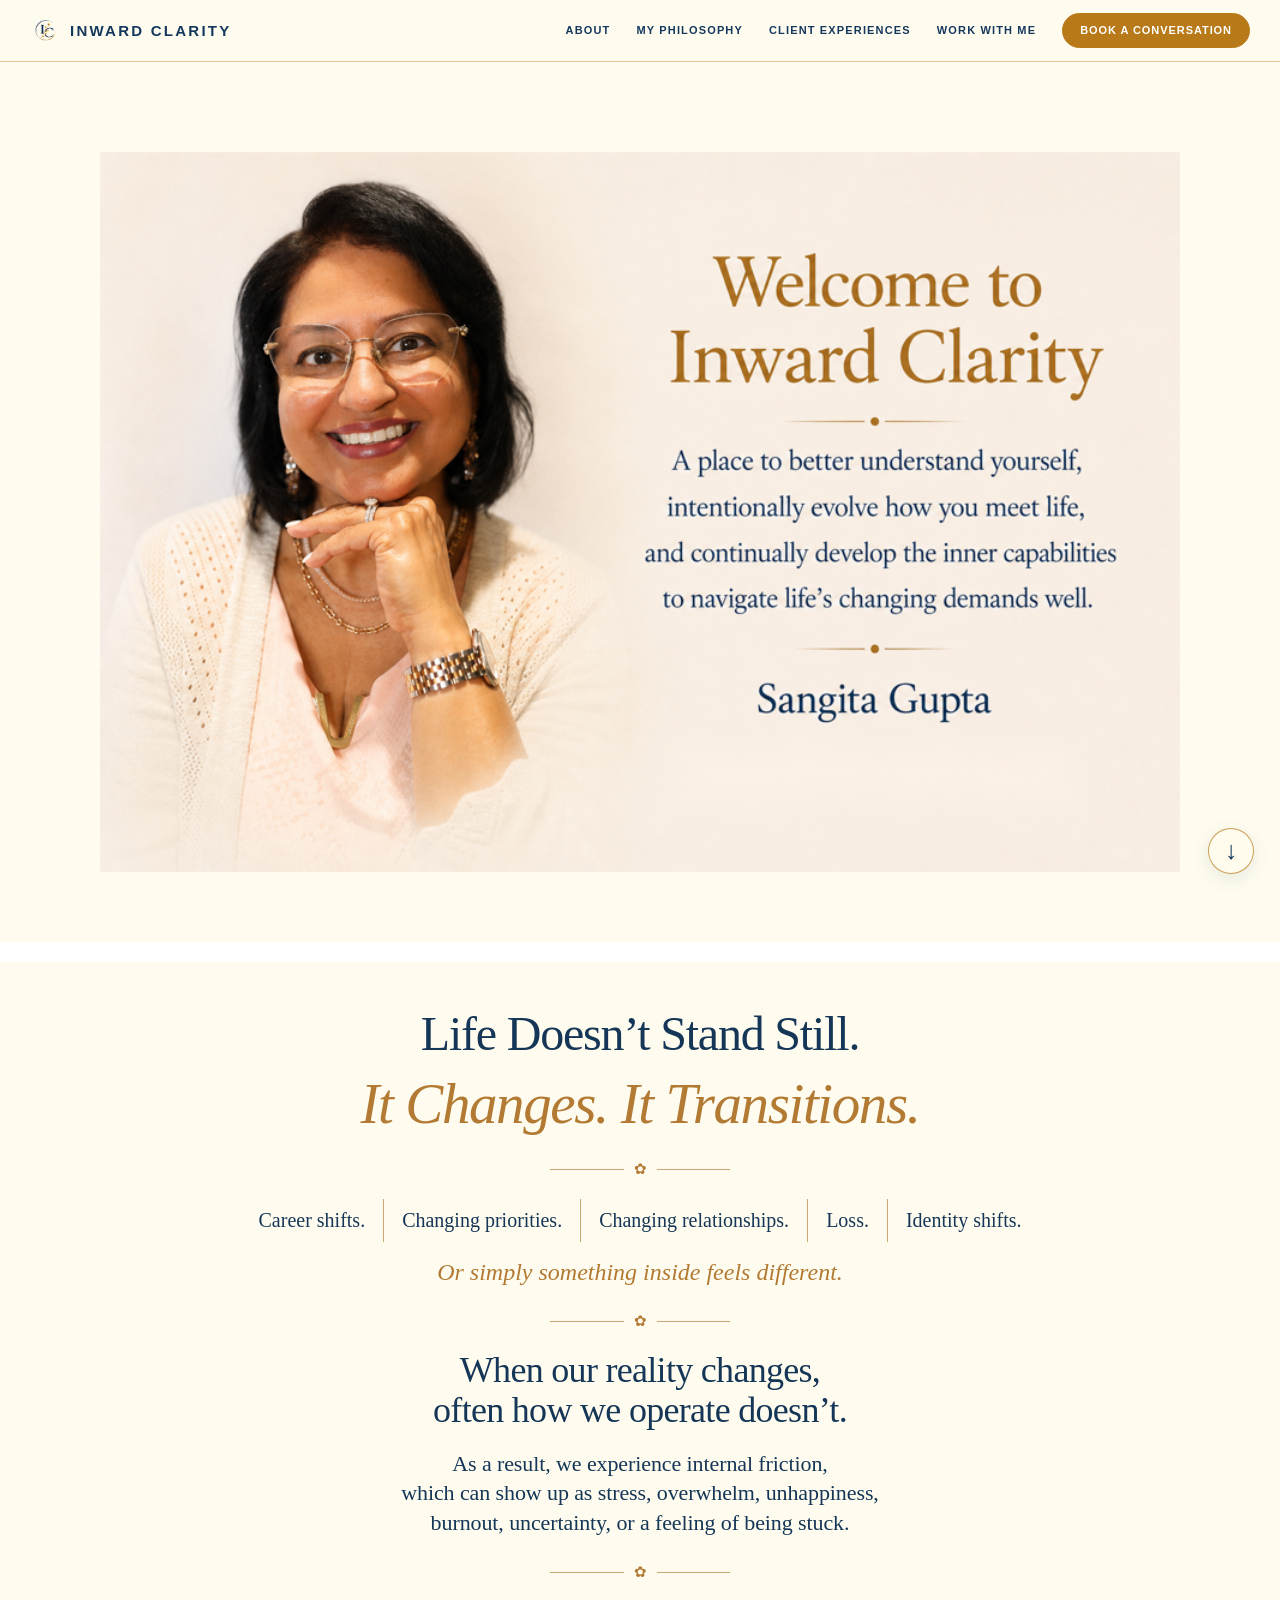
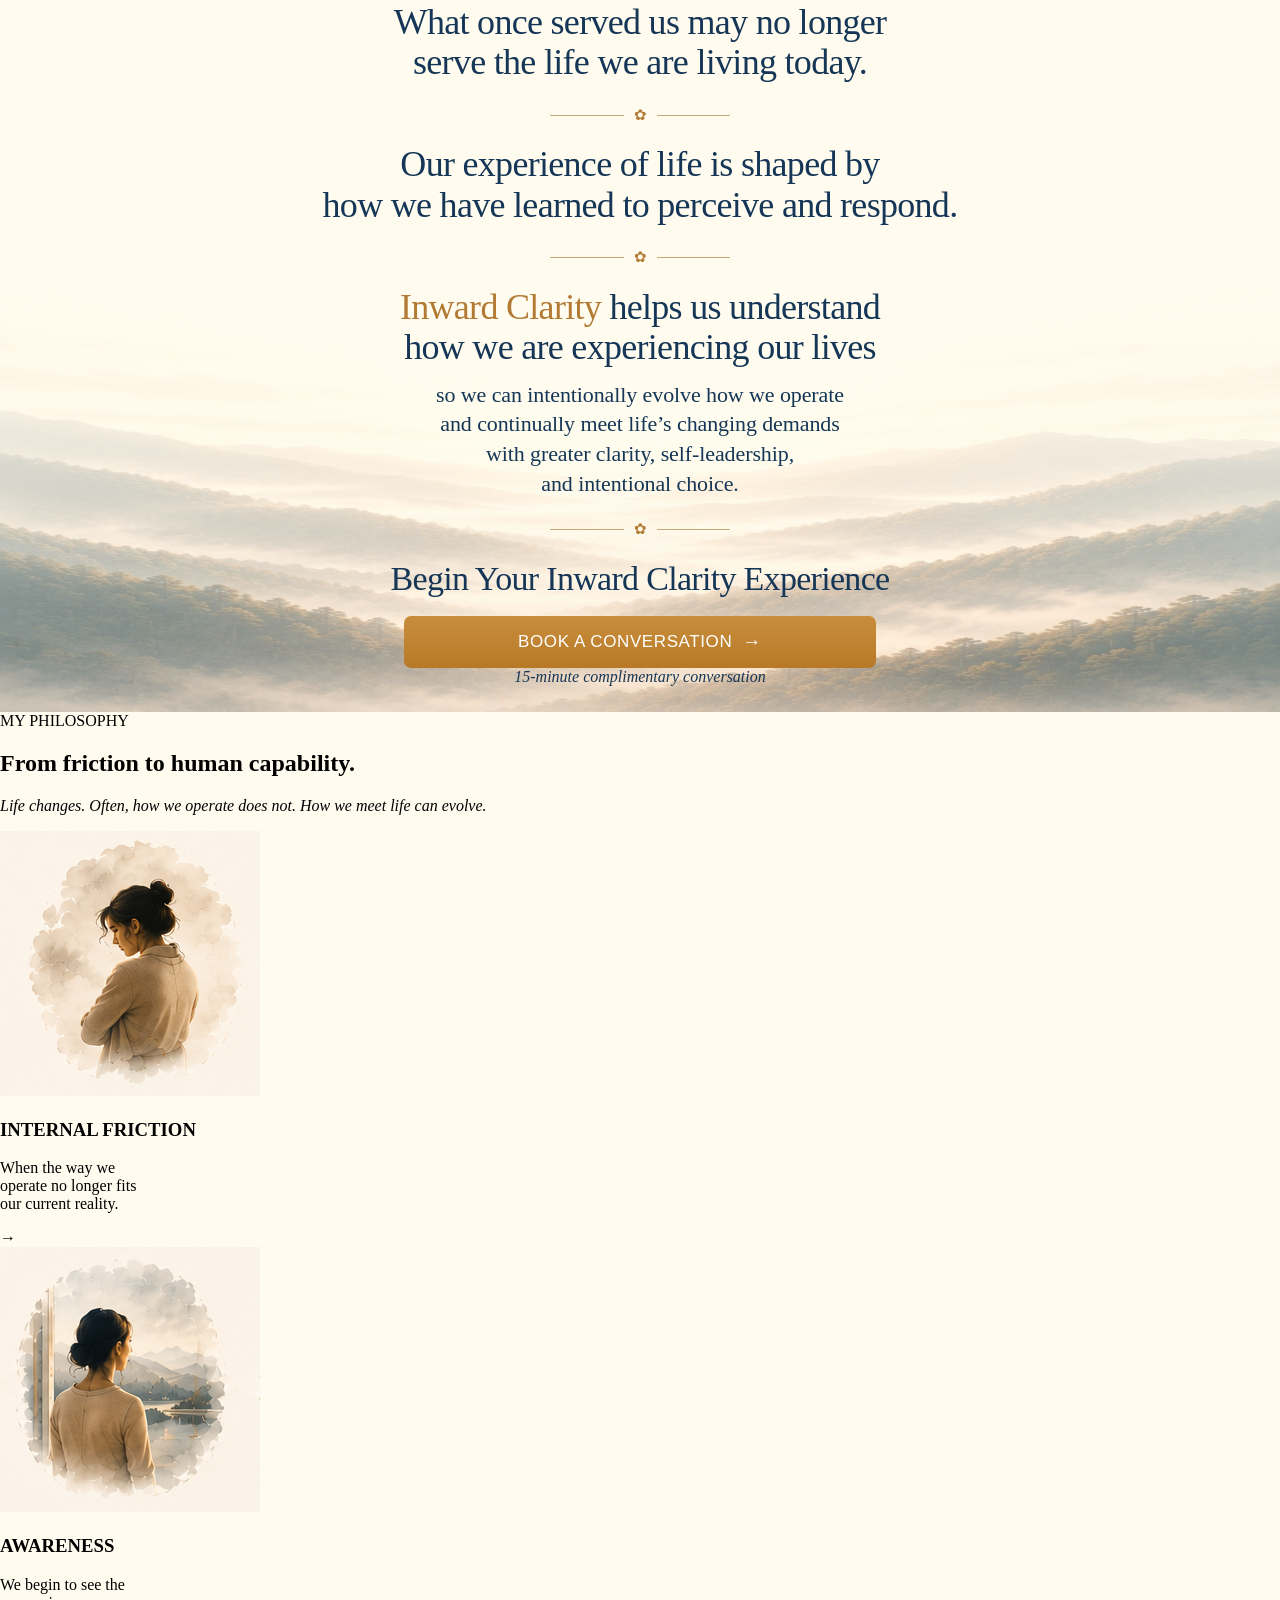
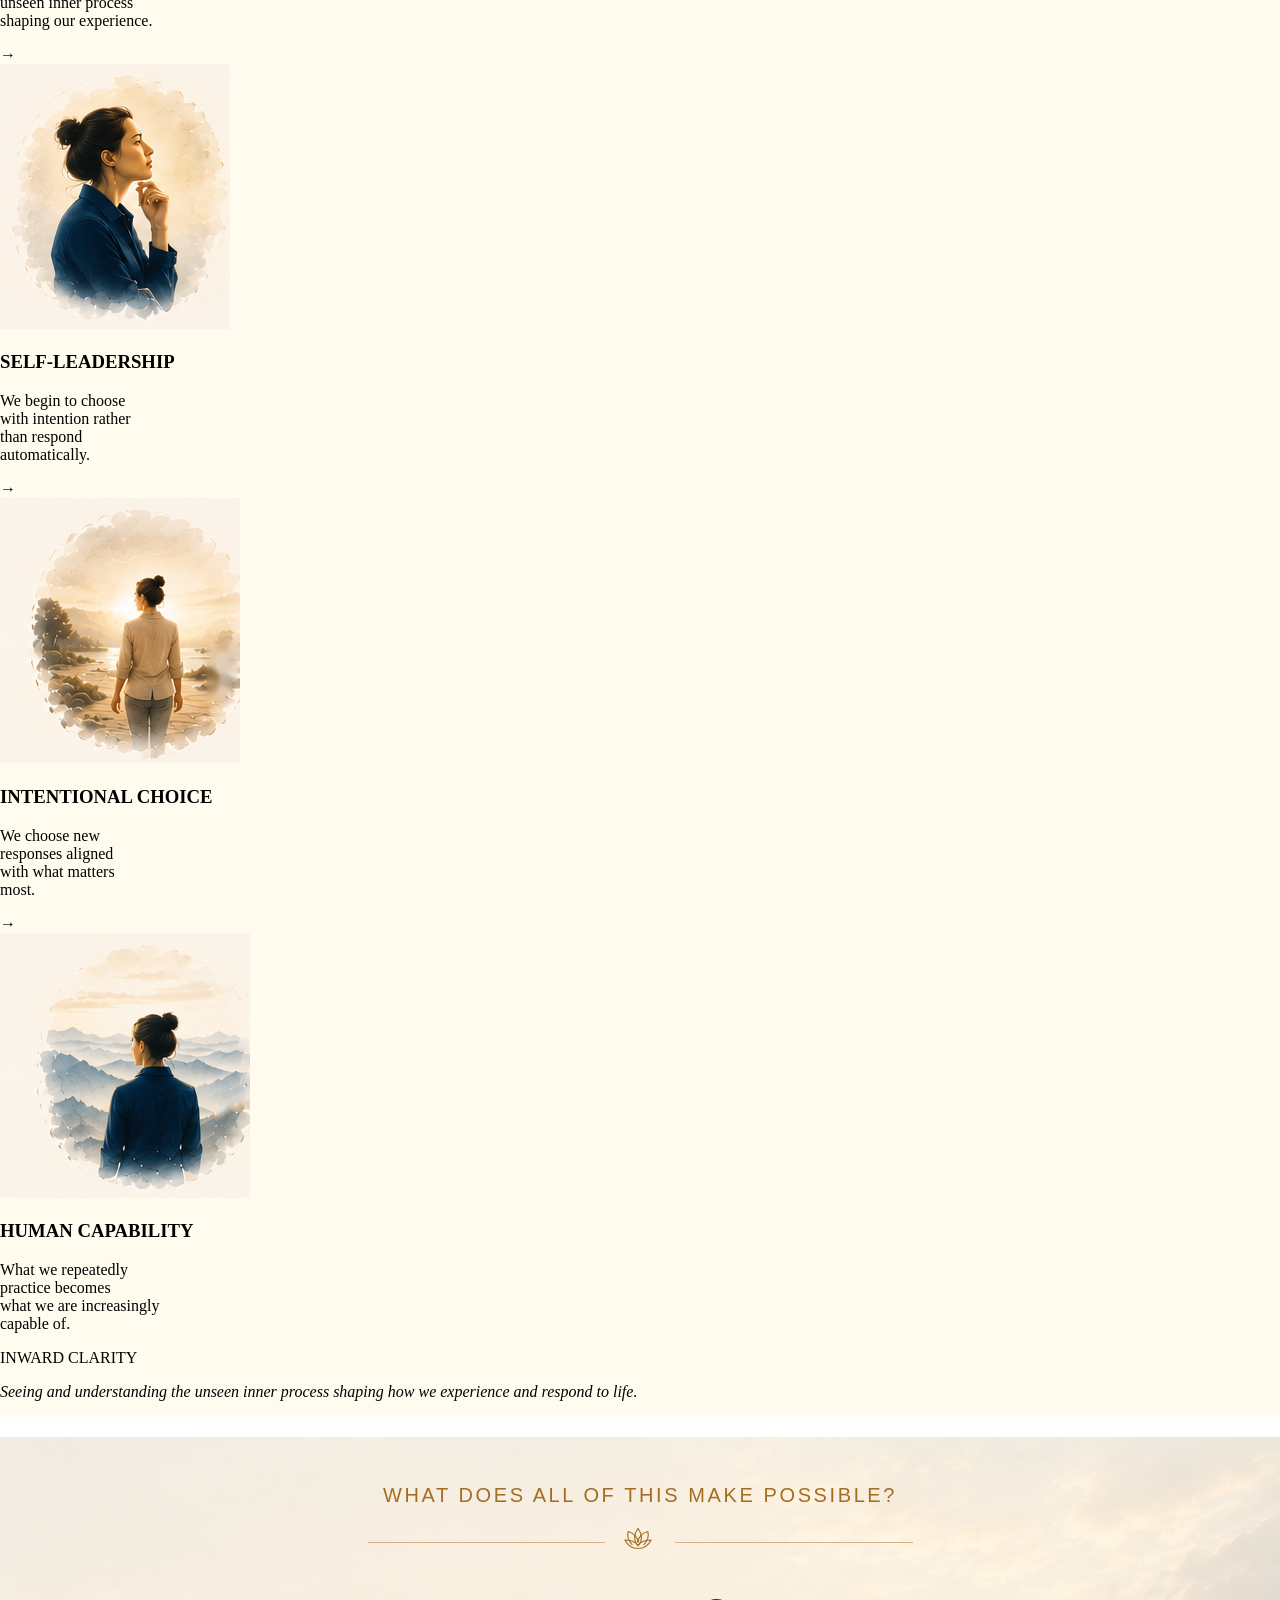
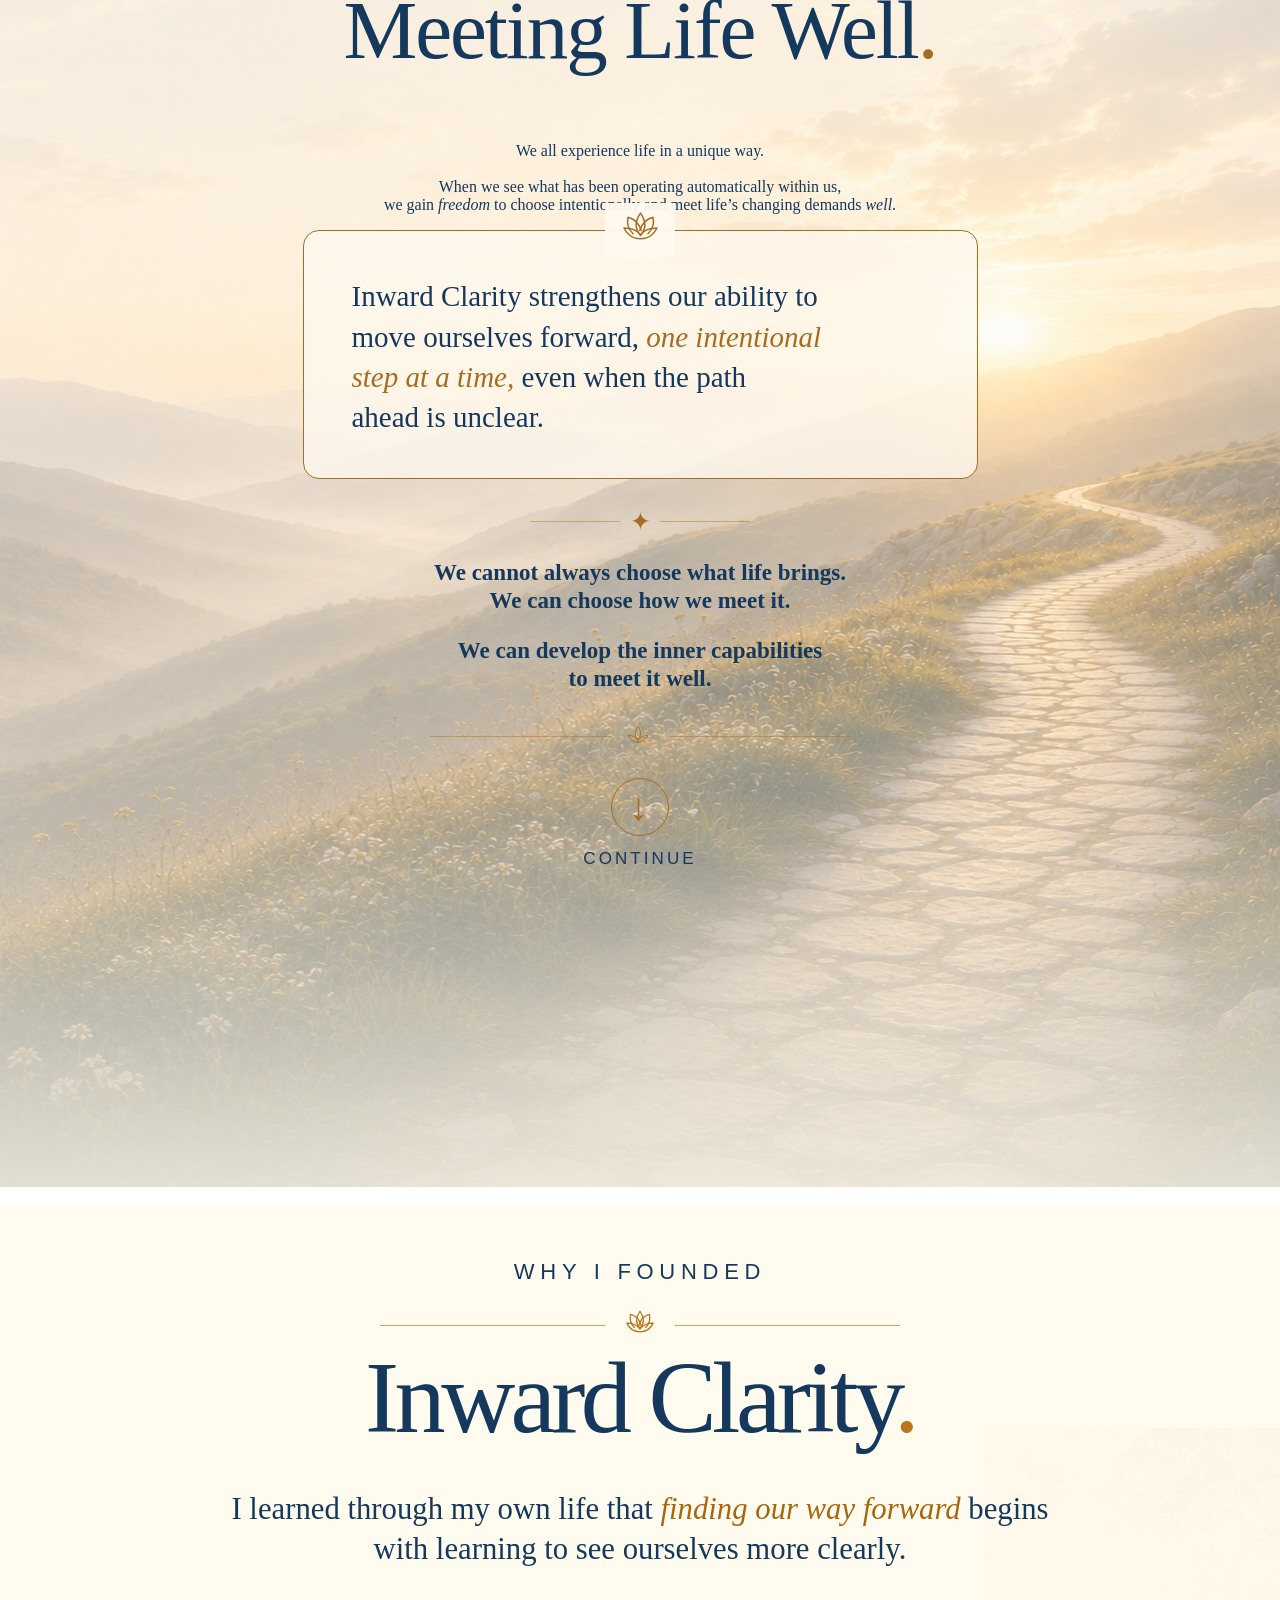
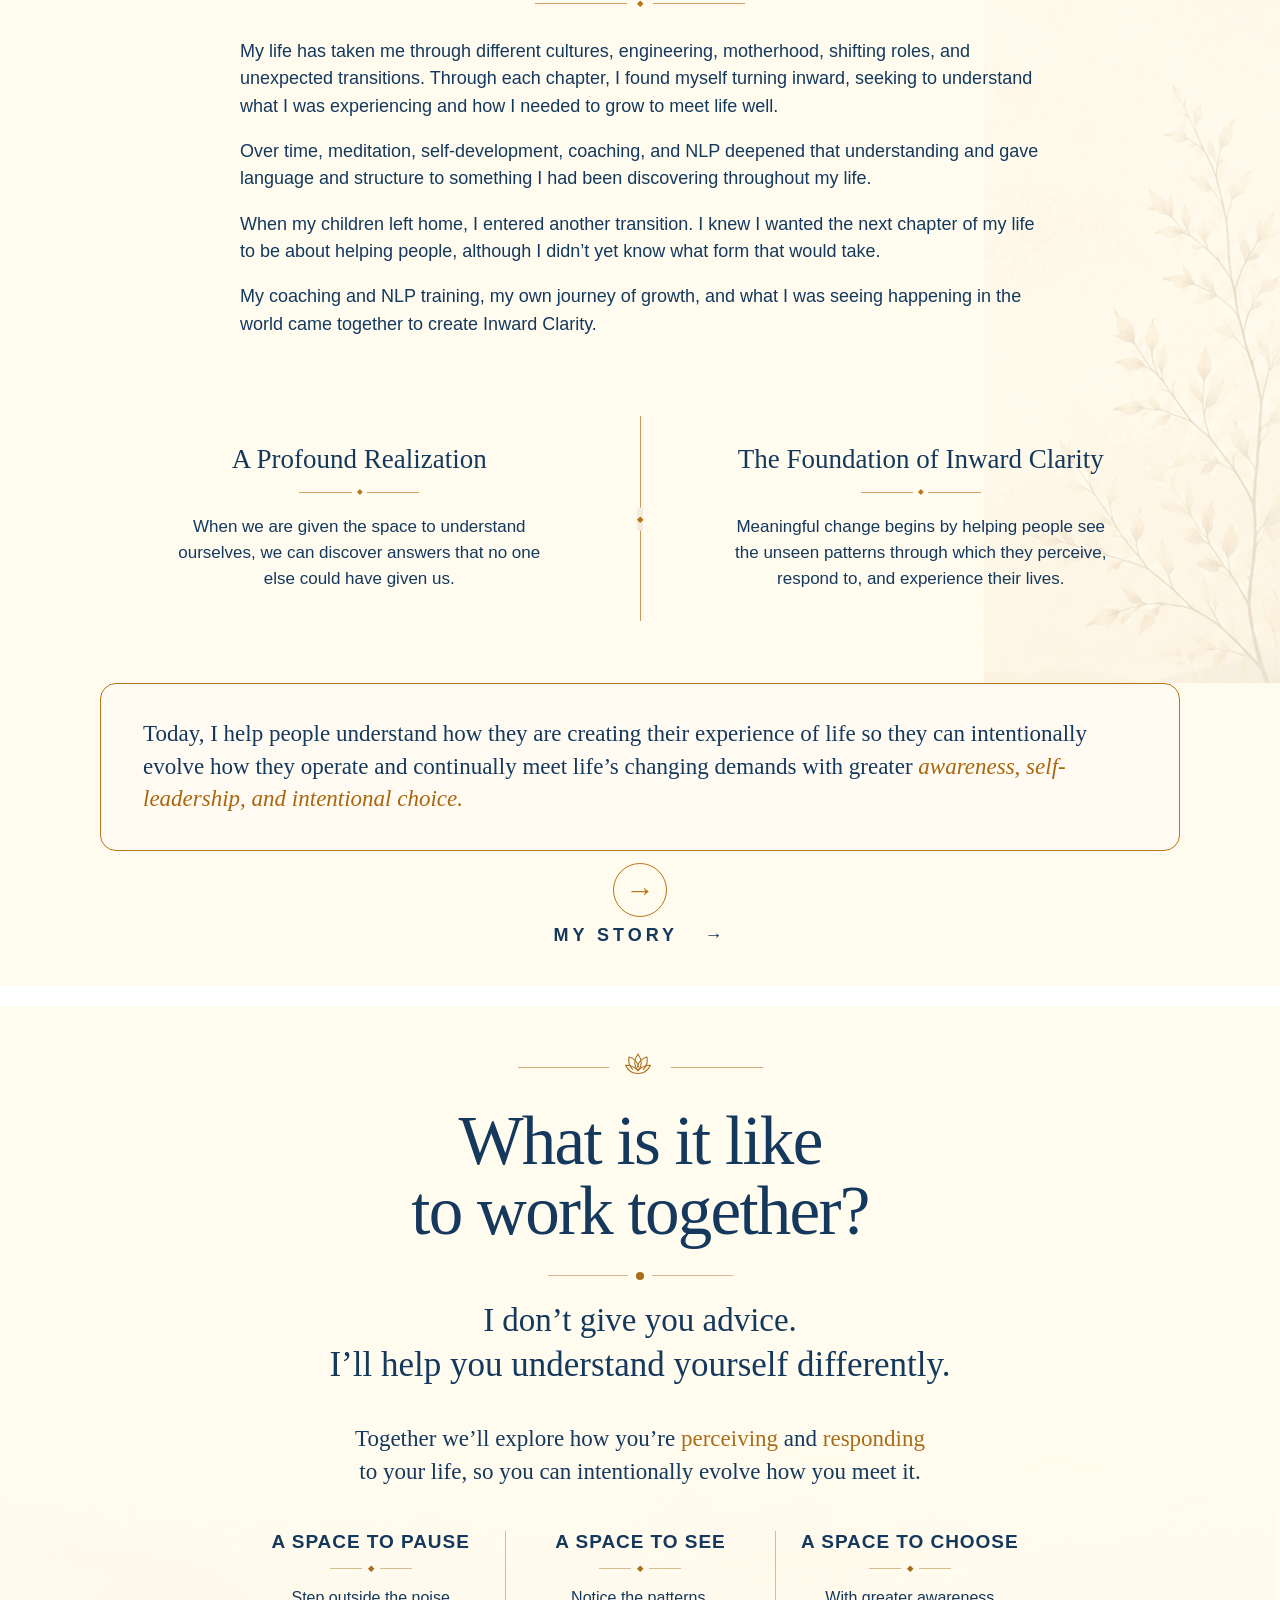
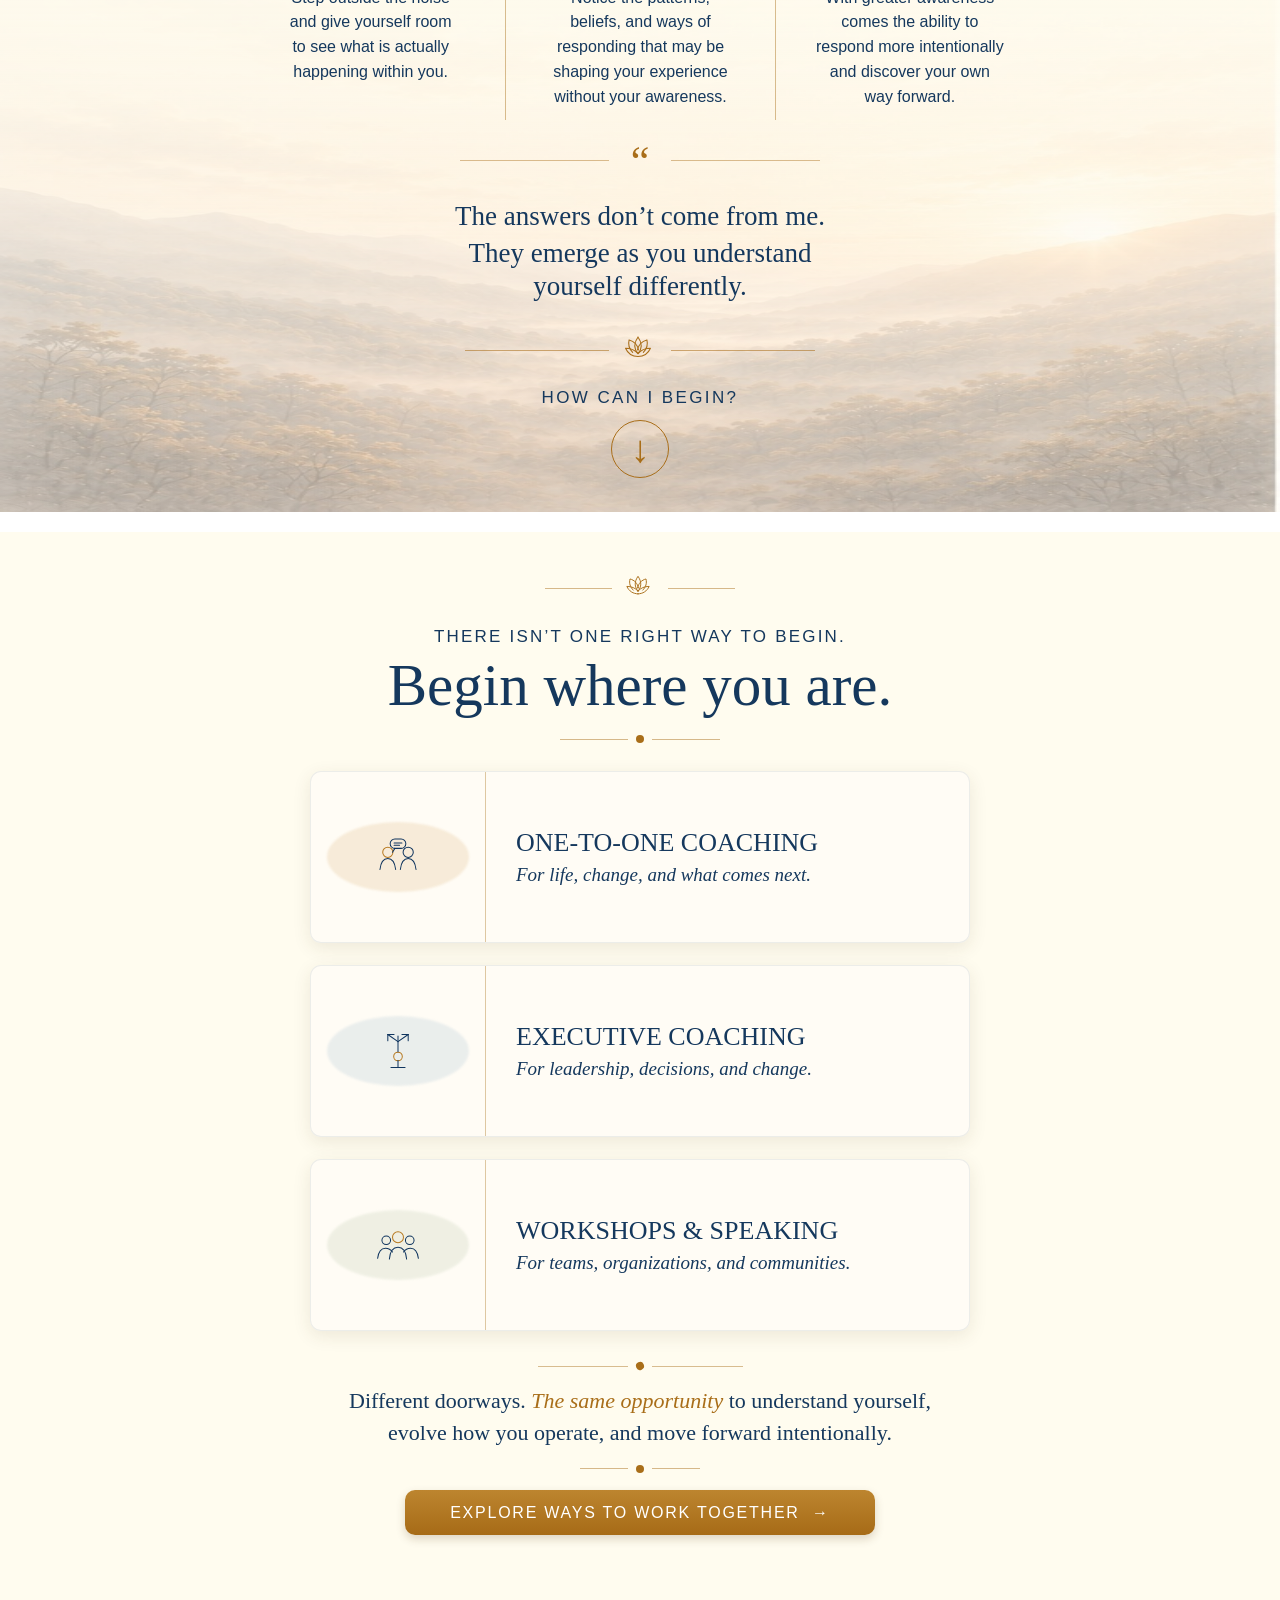
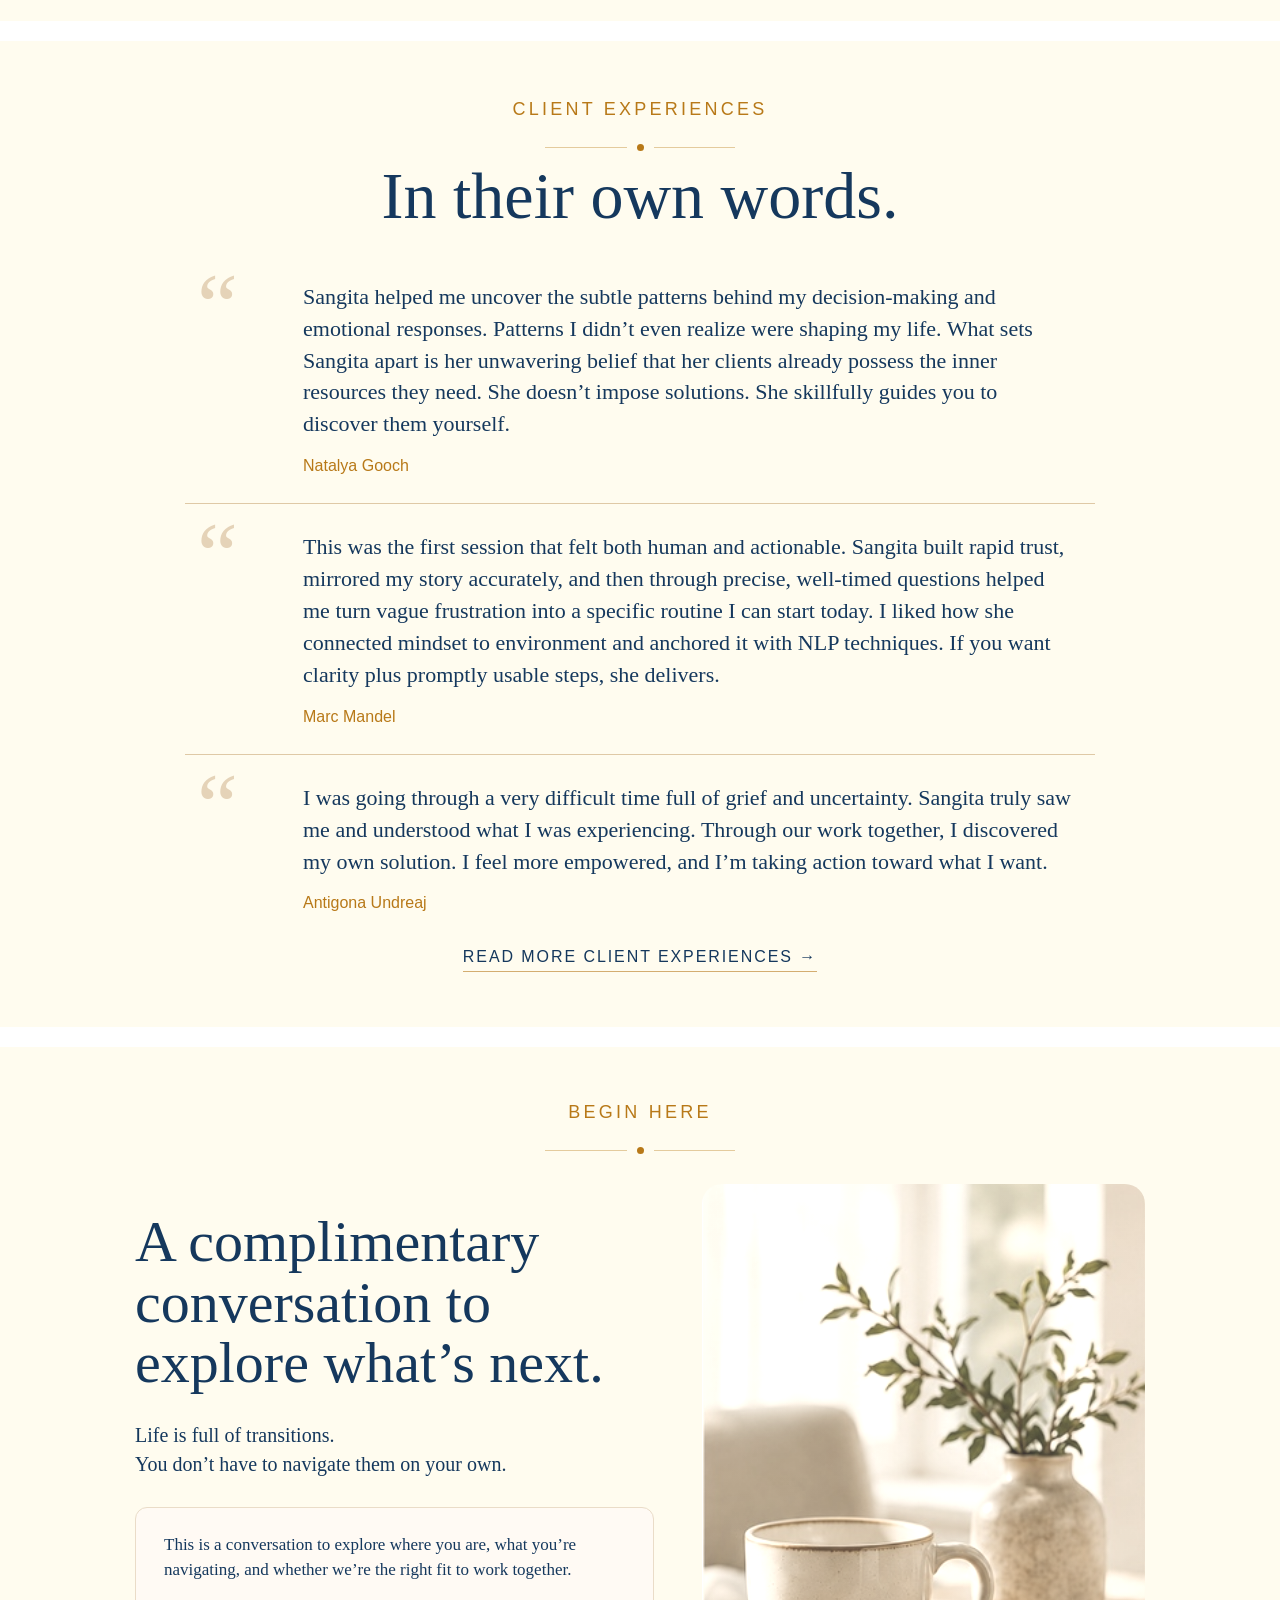
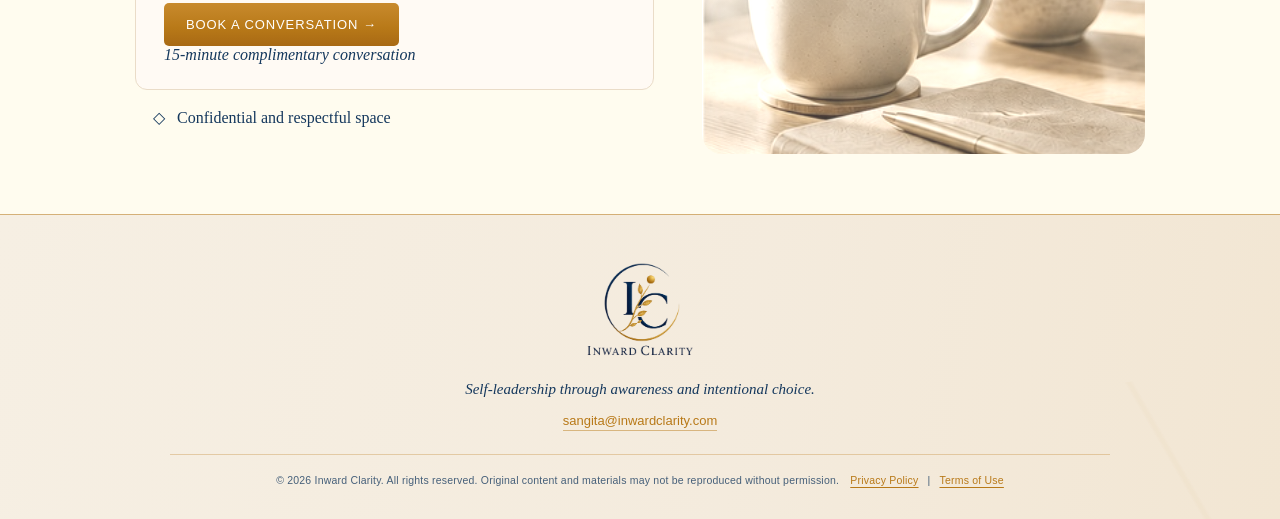
==== commit 9665de6c: "Add files via upload" ====
--- a/index.html
+++ b/index.html
@@ -15,7 +15,7 @@
     <button class="ic-menu-toggle" type="button" aria-label="Open navigation" aria-expanded="false"><span></span><span></span><span></span></button>
     <nav class="ic-nav" aria-label="Primary navigation">
       <a href="index.html#screen9">ABOUT</a>
-      <a href="index.html#screen3">THE WORK</a>
+      <a href="index.html#my-philosophy">MY PHILOSOPHY</a>
       <a href="client-experiences.html">CLIENT EXPERIENCES</a>
       <a href="#begin-where-you-are">WORK WITH ME</a>
       <a class="ic-book" href="https://app.paperbell.com/checkout/bookings/new?package_id=143138">BOOK A CONVERSATION</a>
@@ -60,9 +60,10 @@
 <span></span><b>•</b><span></span>
 </div>
 <div class="mobile-signature">Sangita Gupta</div>
-<a aria-label="Book a complimentary conversation" class="mobile-cta" href="https://app.paperbell.com/checkout/bookings/new?package_id=143138">
-          BOOK A COMPLIMENTARY CONVERSATION <span>→</span>
+<a aria-label="Book a complimentary conversation" class="mobile-cta conversation-cta" href="https://app.paperbell.com/checkout/bookings/new?package_id=143138">
+          BOOK A CONVERSATION <span>→</span>
 </a>
+<div class="conversation-cta-note welcome-mobile-cta-note"><em>15-minute complimentary conversation</em></div>
 </div>
 </section>
 <div aria-hidden="true" class="mobile-breathing bottom-breathing"></div>
@@ -119,394 +120,65 @@
       </div>
 <div class="divider d6"><span></span><b>✿</b><span></span></div>
 <div class="text statement begin">Begin Your Inward Clarity Experience</div>
-<a aria-label="Book a complimentary conversation" class="cta" href="https://app.paperbell.com/checkout/bookings/new?package_id=143138">
-        BOOK A COMPLIMENTARY CONVERSATION <span>→</span>
+<a aria-label="Book a complimentary conversation" class="cta conversation-cta" href="https://app.paperbell.com/checkout/bookings/new?package_id=143138">
+        BOOK A CONVERSATION <span>→</span>
 </a>
+<div class="conversation-cta-note screen2-cta-note"><em>15-minute complimentary conversation</em></div>
 </main>
 </div>
 </section>
 <!-- =========================================================
-     SCREEN 3 — WHY DO WE EXPERIENCE INTERNAL FRICTION?
-     NEW BUILD FROM APPROVED SLIDE REFERENCE PROVIDED BY USER.
-     Screens 1–2 remain locked and unchanged.
+     MY PHILOSOPHY — LOCKED APPROVED OVERVIEW
+     Replaces former public Screens 3–7. Detailed philosophy screens
+     remain preserved in prior source/archive builds for the master deck.
      ========================================================= -->
-<section aria-label="Why do we experience internal friction?" class="friction-module" id="screen3">
-<div class="friction-frame">
-<main class="friction-screen">
-<img alt="" class="friction-bg" src="assets/screen1-clean-bg.jpg"/>
-<div aria-hidden="true" class="friction-wash"></div>
-<h2>Why do we<br/>experience internal friction?</h2>
-<div class="s3-divider intro-divider"><span></span><b>✿</b><span></span></div>
-<div class="s3-intro">
-<p>Change brings a new reality. <br/>But how we operate has not evolved to meet it.</p>
-<p>The result is a <em>gap</em> between what our life <br/>now demands of us and how we are operating.</p>
-<p>Our old way of perceiving and responding to our life, <br/>may not serve us well anymore.</p>
-</div>
-<div class="gap-label">THE GAP</div>
-<div class="gap-diagram">
-<article class="gap-card demands">
-<div aria-hidden="true" class="card-icon landscape-icon">
-<svg viewbox="0 0 64 64"><circle cx="32" cy="32" r="28"></circle><circle cx="21" cy="22" r="4"></circle><path d="M12 43l13-14 9 10 7-8 11 12M12 43h40"></path></svg>
-</div>
-<h3>WHAT LIFE<br/>NOW DEMANDS</h3>
-<div class="mini-divider"><span></span><b>◆</b><span></span></div>
-<p>New circumstances.<br/>New responsibilities.<br/>New expectations.<br/>New demands.</p>
-</article>
-<div class="gap-center">
-<div class="gap-arrows left-arrow"><span></span><i>▶</i></div>
-<div class="gap-arrows right-arrow"><i>◀</i><span></span></div>
-<div class="friction-circle">INTERNAL<br/>FRICTION</div>
-</div>
-<article class="gap-card operating">
-<div aria-hidden="true" class="card-icon person-icon">
-<svg viewbox="0 0 64 64"><circle cx="32" cy="32" r="28"></circle><circle cx="32" cy="22" r="8"></circle><path d="M19 47c1-10 7-15 13-15s12 5 13 15"></path></svg>
-</div>
-<h3>HOW WE ARE<br/>OPERATING</h3>
-<div class="mini-divider"><span></span><b>◆</b><span></span></div>
-<p>Old patterns.<br/>Old beliefs.<br/>Old habits.<br/>Old ways of responding.</p>
-</article>
-</div>
-<div class="symptom-title"><span></span><strong>INTERNAL FRICTION OFTEN SHOWS UP AS</strong><span></span></div>
-<div class="symptoms">
-<div class="symptom"><div aria-hidden="true" class="symptom-icon">
-<svg viewbox="0 0 64 64">
-<path d="M16 28c-7-8 2-17 10-11 1-10 14-10 16-2 9-5 17 5 11 12 9 2 8 14 0 16 3 9-9 14-15 7-6 8-17 1-14-7-10 2-15-9-8-15-6-4-3-11 0-15z"></path>
-<path d="M19 18c14 5 25 18 28 31M13 30c12-7 29-3 40 8M25 13c-7 13-3 30 9 41M12 41c12-12 31-15 43-6M33 15c8 7 12 18 10 31M18 49c6-15 18-27 35-29M14 25c17 8 28 17 34 29M23 52c4-16 16-31 29-36"></path>
-</svg>
-</div><span>Stress</span></div>
-<div class="symptom"><div aria-hidden="true" class="symptom-icon">
-<svg viewbox="0 0 64 64">
-<ellipse cx="32" cy="15" rx="18" ry="4"></ellipse>
-<ellipse cx="32" cy="23" rx="14" ry="4"></ellipse>
-<ellipse cx="32" cy="31" rx="10" ry="3.5"></ellipse>
-<ellipse cx="32" cy="39" rx="6.5" ry="3"></ellipse>
-<ellipse cx="32" cy="46" rx="3.5" ry="2.3"></ellipse>
-<path d="M32 48v5"></path>
-</svg>
-</div><span>Overwhelm</span></div>
-<div class="symptom"><div aria-hidden="true" class="symptom-icon">
-<svg viewbox="0 0 64 64"><rect height="40" rx="2" width="22" x="21" y="12"></rect><path d="M28 8h8v4M27 31h10M32 26v10"></path></svg>
-</div><span>Burnout</span></div>
-<div class="symptom"><div aria-hidden="true" class="symptom-icon">
-<svg viewbox="0 0 64 64"><circle cx="32" cy="32" r="22"></circle><path d="M27 25c1-5 9-7 12-2 4 7-7 8-7 14M32 43h.01"></path></svg>
-</div><span>Uncertainty</span></div>
-<div class="symptom"><div aria-hidden="true" class="symptom-icon">
-<svg viewbox="0 0 64 64">
-<circle cx="38" cy="15" r="5"></circle>
-<path d="M35 21c-7 3-11 9-12 17"></path>
-<path d="M23 38c1 7 6 11 13 11"></path>
-<path d="M36 49h10"></path>
-<path d="M24 31c5 2 10 3 14 2"></path>
-<path d="M38 33l-5 8"></path>
-<path d="M33 41l8 4"></path>
-<path d="M23 38l-6 12"></path>
-<path d="M17 50h10"></path>
-<path d="M29 25c3 5 3 10 1 15"></path>
-</svg>
-</div><span>Feeling stuck</span></div>
-<div class="symptom"><div aria-hidden="true" class="symptom-icon">
-<svg viewbox="0 0 64 64"><path d="M17 42h31c7 0 10-9 4-13-2-2-5-2-7-1-2-8-13-11-19-5-2 2-3 4-3 7-7-2-12 4-10 9 1 2 2 3 4 3z"></path></svg>
-</div><span>Disconnection</span></div>
-<div class="symptom"><div aria-hidden="true" class="symptom-icon">
-<svg viewbox="0 0 64 64"><circle cx="32" cy="32" r="22"></circle><path d="M24 27h.01M40 27h.01M23 42c5-7 13-9 18-1"></path></svg>
-</div><span>Unhappiness</span></div>
-</div>
-<div class="s3-divider closing-divider"><span></span><b>✿</b><span></span></div>
-<div class="evolve-message">Life is inviting us to evolve <br/>how we operate so we can meet <br/>its changing demands well.</div>
-<div class="meaning-box">
-<div class="meaning-icon">?</div>
-<div>But what does <em>“how we operate”</em> actually mean?</div>
-</div>
-<div class="continue-cue"><span>↓</span><b>CONTINUE</b></div>
-</main>
-</div>
-</section>
-<div aria-hidden="true" class="screen4-merge-breathing"></div>
-<section class="screen4" id="unseen-process">
-<div class="inner">
-<div class="divider top-divider"><span aria-hidden="true" class="rosette"></span></div>
-<div class="eyebrow">THE UNSEEN PROCESS</div>
-<h1 class="screen4-mobile-title-fix">We all experience life<br/>in a unique way.</h1>
-<div aria-label="Life happens, we perceive, we respond, we experience life" class="process">
-<div class="process-step">LIFE HAPPENS</div>
-<div aria-hidden="true" class="down"></div>
-<div class="process-step">WE PERCEIVE</div>
-<div aria-hidden="true" class="down"></div>
-<div class="process-step">WE RESPOND</div>
-<div aria-hidden="true" class="down"></div>
-<div class="process-step">WE EXPERIENCE LIFE</div>
-</div>
-<div class="divider mid-divider"><span aria-hidden="true" class="rosette"></span></div>
-<p class="explain">
-      Every experience we have moves through an unseen process.
-      <em>Most of the time, we are not aware it is happening.</em>
-</p>
-<div class="divider detail-divider"><span aria-hidden="true" class="rosette"></span></div>
-<div class="three">
-<div class="detail">
-<div aria-hidden="true" class="icon">
-<svg viewbox="0 0 48 48"><path d="M3 24s7-11 21-11 21 11 21 11-7 11-21 11S3 24 3 24Z"></path><circle cx="24" cy="24" r="6"></circle></svg>
-</div>
-<p>We notice life<br/>through our senses.</p>
-</div>
-<div class="detail">
-<div aria-hidden="true" class="icon">
-<svg viewbox="0 0 48 48"><path d="M23 8c-7-4-15 1-14 9-5 3-4 11 1 14-1 7 7 11 13 7"></path><path d="M25 8c7-4 15 1 14 9 5 3 4 11-1 14 1 7-7 11-13 7"></path><path d="M24 7v34M16 14c5 0 5 6 2 8m14-8c-5 0-5 6-2 8M15 31c4 0 6-3 6-7m12 7c-4 0-6-3-6-7"></path></svg>
-</div>
-<p>We interpret what we notice<br/>through the beliefs, experiences,<br/>habits, and conditioning we have<br/>developed over the course of<br/>our lives.</p>
-</div>
-<div class="detail detail-meaning">
-<div aria-hidden="true" class="icon">
-<svg viewbox="0 0 48 48"><path d="M24 39S8 30 8 18c0-6 4-10 10-10 4 0 6 2 6 5 0-3 2-5 6-5 6 0 10 4 10 10 0 12-16 21-16 21Z"></path></svg>
-</div>
-<p><span class="meaning-line">The meaning we create</span><br/><span class="meaning-line">shapes how we respond.</span></p>
-</div>
-</div>
-<div class="divider response-divider"><span aria-hidden="true" class="rosette"></span></div>
-<p class="response-intro">Our response is expressed through our</p>
-<div class="response-grid">
-<div class="response-item">
-<div aria-hidden="true" class="response-icon">
-<svg viewbox="0 0 56 56"><path d="M13 11c-7 0-11 5-11 11 0 5 3 8 7 10l-3 8 8-5h6c8 0 13-5 13-12S27 11 20 11Z"></path><circle cx="10" cy="47" r="2"></circle><circle cx="17" cy="41" r="3"></circle></svg>
-</div>
-<div class="response-label">THOUGHTS</div>
-</div>
-<div class="response-item">
-<div aria-hidden="true" class="response-icon">
-<svg viewbox="0 0 56 56"><path d="M28 48S8 36 8 21c0-7 5-12 12-12 5 0 8 3 8 7 0-4 3-7 8-7 7 0 12 5 12 12 0 15-20 27-20 27Z"></path></svg>
-</div>
-<div class="response-label">EMOTIONS</div>
-</div>
-<div class="response-item">
-<div aria-hidden="true" class="response-icon">
-<svg viewbox="0 0 56 56"><path d="M8 12h31l7 6-7 6H8l6-6-6-6Zm40 20H17l-7 6 7 6h31l-6-6 6-6ZM28 24v8m0 12v9"></path></svg>
-</div>
-<div class="response-label">DECISIONS</div>
-</div>
-<div class="response-item">
-<div aria-hidden="true" class="response-icon">
-<svg viewbox="0 0 56 56"><circle cx="30" cy="7" r="5"></circle><path d="M27 14l-5 12-8 5m11-9 10 6 8-2m-17 1-3 13-9 9m11-9 9 10"></path></svg>
-</div>
-<div class="response-label">BEHAVIORS</div>
-</div>
-<div class="response-item">
-<div aria-hidden="true" class="response-icon">
-<svg viewbox="0 0 56 56"><circle cx="25" cy="29" r="18"></circle><circle cx="25" cy="29" r="11"></circle><circle cx="25" cy="29" r="4"></circle><path d="M28 26 47 7m-8 2 8-2-2 8m-6-6 6 6"></path></svg>
-</div>
-<div class="response-label">ACTIONS</div>
-</div>
-</div>
-<div class="divider together-divider"><span aria-hidden="true" class="rosette"></span></div>
-<p class="together"><span class="together-line">Together, how we perceive</span><br/><span class="together-line">and respond shapes our</span><br/><span class="together-line">experience of life.</span></p>
-<div class="divider final-divider"><span aria-hidden="true" class="rosette"></span></div>
-<p class="final">
-      Most of us have never been taught to observe this process.
-      <em>Instead, we simply experience its results.</em>
-</p>
-<a class="continue" href="#next-screen">
-<span aria-hidden="true" class="arrow">↓</span>
-<span>CONTINUE</span>
-</a>
-</div>
-</section>
-<!-- =========================================================
-     SCREEN 5 — AWARENESS
-     Added after locked Screens 1–4. Existing locked source above is unchanged.
-     ========================================================= -->
-<div aria-hidden="true" class="screen5-merge-breathing"></div>
-<section aria-label="Where does clarity begin? Awareness." class="screen5" id="awareness">
-<div class="screen5-inner">
-<h2 class="screen5-question">Where does clarity begin?</h2>
-<div class="screen5-title">Awareness.</div>
-<div aria-hidden="true" class="screen5-rule"><span></span><b></b><span></span></div>
-<p class="screen5-lead">It begins by simply observing.</p>
-<div aria-hidden="true" class="screen5-rule"><span></span><b></b><span></span></div>
-<div class="screen5-intro">
-<p>Most of us move through life automatically.</p>
-<p>We rarely stop to notice how we are perceiving and responding.</p>
-<p>Our patterns become familiar.</p>
-<p>Our reactions become habits.</p>
-<p>Eventually, they begin to feel like who we are.</p>
-</div>
-<div aria-label="Automatic to awareness to intentional choice" class="screen5-flow">
-<div class="screen5-flow-step">AUTOMATIC</div>
-<div aria-hidden="true" class="screen5-arrow">↓</div>
-<div class="screen5-flow-step screen5-awareness">AWARENESS</div>
-<div aria-hidden="true" class="screen5-arrow">↓</div>
-<div class="screen5-flow-step">INTENTIONAL CHOICE</div>
-</div>
-<div aria-hidden="true" class="screen5-rule screen5-rule-lower"><span></span><b></b><span></span></div>
-<div class="screen5-space-copy">
-<p>Awareness creates space.</p>
-<p>Space between what happens...</p>
-<p>...and how we respond.</p>
-<em>Within that space,<br/>intentional choice becomes possible.</em>
-</div>
-<div aria-hidden="true" class="screen5-rule screen5-rule-final"><span></span><b></b><span></span></div>
-<p class="screen5-close">Once we can observe how we operate,<br/>what was once automatic<br/>can become intentional.</p>
-<a class="screen5-continue" href="#next-screen">
-<span aria-hidden="true">↓</span>
-<b>CONTINUE</b>
-</a>
-</div>
-</section>
-<!-- =========================================================
-     SCREEN 6 — SELF-LEADERSHIP
-     Added after locked Screens 1–5. Existing locked source above is unchanged.
-     ========================================================= -->
-<div aria-hidden="true" class="screen6-merge-breathing"></div>
-<section aria-label="What becomes possible once we are aware? Self-Leadership." class="screen6" id="self-leadership">
-<div class="screen6-inner">
-<h2 class="screen6-question">What becomes possible<br/>once we are aware?</h2>
-<div class="screen6-title">Self-Leadership.</div>
-<div aria-hidden="true" class="screen6-rule"><span></span><b></b><span></span></div>
-<p class="screen6-lead">
-      Awareness helps us <em>see.</em><br/>
-      Self-leadership helps us <em>choose.</em>
-</p>
-<div aria-label="Observe, choose, lead yourself" class="screen6-flow">
-<div class="screen6-flow-step">OBSERVE</div>
-<div aria-hidden="true" class="screen6-arrow-stack"><b></b><span>↓</span></div>
-<div class="screen6-flow-step">CHOOSE</div>
-<div aria-hidden="true" class="screen6-arrow-stack"><b></b><span>↓</span></div>
-<div class="screen6-flow-step screen6-lead-yourself">LEAD YOURSELF</div>
-</div>
-<div aria-hidden="true" class="screen6-rule screen6-rule-one"><span></span><b></b><span></span></div>
-<div class="screen6-choice">
-<p>We cannot always choose<br/>what life brings.</p>
-<em>We can choose<br/>how we meet it.</em>
-</div>
-<div aria-hidden="true" class="screen6-rule screen6-rule-two"><span></span><b></b><span></span></div>
-<p class="screen6-strengthens">
-      Every <em>intentional choice</em><br/>
-      strengthens how we perceive,<br/>
-      how we respond,<br/>
-      and ultimately,<br/>
-      who we become.
-    </p>
-<div aria-hidden="true" class="screen6-rule screen6-rule-three"><span></span><b></b><span></span></div>
-<p class="screen6-close">
-      Self-leadership is the practice<br/>
-      of <em>intentionally choosing</em><br/>
-      how we meet life.
-    </p>
-<a class="screen6-continue" href="#next-screen">
-<span aria-hidden="true">↓</span>
-<b>CONTINUE</b>
-</a>
-</div>
-</section>
-<!-- =========================================================
-     SCREEN 7 — HUMAN CAPABILITIES
-     Added after locked Screens 1–6.
-     ========================================================= -->
-<div aria-hidden="true" class="screen7-merge-breathing"></div>
-<section aria-label="What happens when we continue choosing intentionally? We develop our human capabilities." class="screen7" id="human-capabilities">
-<div class="screen7-inner">
-<h2 class="screen7-question">What happens when we<br/>continue choosing intentionally?</h2>
-<div aria-hidden="true" class="screen7-rule screen7-rule-top"><span></span><b></b><span></span></div>
-<div class="screen7-title">We develop our<br/>human capabilities.</div>
-<div aria-hidden="true" class="screen7-rule"><span></span><b></b><span></span></div>
-<div class="screen7-bridge">
-<div class="screen7-bridge-row">
-<div aria-hidden="true" class="screen7-bridge-icon">
-<svg viewbox="0 0 64 64">
-<path d="M10 32c6-9 13-14 22-14s16 5 22 14c-6 9-13 14-22 14S16 41 10 32Z"></path>
-<circle cx="32" cy="32" r="8"></circle>
-<path d="M32 8v6M15 14l4 5M49 14l-4 5M7 25l6 2M57 25l-6 2"></path>
-</svg>
-</div>
-<p>Awareness lets us <em>observe.</em></p>
-</div>
-<div aria-hidden="true" class="screen7-bridge-dot"></div>
-<div class="screen7-bridge-row">
-<div aria-hidden="true" class="screen7-bridge-icon">
-<svg viewbox="0 0 64 64">
-<circle cx="32" cy="32" r="24"></circle>
-<path d="M38 21 28 28l-7 15 15-7 7-15-5 0Z"></path>
-<path d="m28 28 8 8"></path>
-</svg>
-</div>
-<p>Self-leadership lets us <em>choose.</em></p>
-</div>
-<div aria-hidden="true" class="screen7-bridge-dot"></div>
-<div class="screen7-bridge-row">
-<div aria-hidden="true" class="screen7-bridge-icon">
-<svg viewbox="0 0 64 64">
-<path d="M32 48V27"></path>
-<path d="M32 28C20 27 15 20 16 12c10 0 17 5 16 16Z"></path>
-<path d="M32 31c11-1 17-7 17-15-10 0-16 5-17 15Z"></path>
-</svg>
-</div>
-<p>Repeated intentional choice<br/>develops our <em>inner capabilities.</em></p>
-</div>
-</div>
-<div aria-label="Human capability model" class="screen7-capability-wrap">
-<div aria-hidden="true" class="screen7-orbit"></div>
-<div class="screen7-cap-center">
-<svg aria-hidden="true" class="screen7-lotus" viewbox="0 0 64 64">
-<path d="M32 39c-9 0-15-5-18-12 7 0 13 1 18 6 5-5 11-6 18-6-3 7-9 12-18 12Z"></path>
-<path d="M32 36c-6-7-6-14 0-22 6 8 6 15 0 22Z"></path>
-<path d="M23 33c-5-5-7-10-5-16 7 2 11 6 14 13"></path>
-<path d="M41 33c5-5 7-10 5-16-7 2-11 6-14 13"></path>
-</svg>
-<div>HUMAN<br/>CAPABILITY</div>
-</div>
-<div class="screen7-cap screen7-cap-top">
-<div class="screen7-cap-label">CLARITY<br/>OF THOUGHT</div>
-<div class="screen7-cap-icon">
-<svg viewbox="0 0 64 64">
-<path d="M22 29c0-7 4-13 10-13s10 6 10 13c0 5-3 8-6 11v5h-8v-5c-3-3-6-6-6-11Z"></path>
-<path d="M27 50h10M29 45h6M32 7V2M16 13l-4-4M48 13l4-4"></path>
-</svg>
-</div>
-</div>
-<div class="screen7-cap screen7-cap-right">
-<div class="screen7-cap-label">DISCERNMENT<br/>&amp; WISDOM</div>
-<div class="screen7-cap-icon">
-<svg viewbox="0 0 64 64">
-<path d="M32 12v36M20 18h24M14 21l-7 15h14L14 21ZM50 21l-7 15h14L50 21Z"></path>
-<path d="M8 36c2 5 10 5 12 0M44 36c2 5 10 5 12 0M23 49h18"></path>
-</svg>
-</div>
-</div>
-<div class="screen7-cap screen7-cap-bottom-right">
-<div class="screen7-cap-icon">
-<svg viewbox="0 0 64 64">
-<circle cx="32" cy="32" r="23"></circle>
-<path d="m21 32 7 7 15-17"></path>
-</svg>
-</div>
-<div class="screen7-cap-label">INTENTIONAL<br/>CHOICE</div>
-</div>
-<div class="screen7-cap screen7-cap-bottom-left">
-<div class="screen7-cap-icon screen7-cap-icon-navy">
-<svg viewbox="0 0 64 64">
-<circle cx="32" cy="22" r="9"></circle>
-<path d="M17 51c1-11 7-18 15-18s14 7 15 18"></path>
-</svg>
-</div>
-<div class="screen7-cap-label">SELF-TRUST</div>
-</div>
-<div class="screen7-cap screen7-cap-left">
-<div class="screen7-cap-label">EMOTIONAL<br/>REGULATION</div>
-<div class="screen7-cap-icon screen7-cap-icon-navy">
-<svg viewbox="0 0 64 64">
-<path d="M32 48S12 37 12 23c0-7 5-12 12-12 5 0 8 3 8 7 0-4 3-7 8-7 7 0 12 5 12 12 0 14-20 25-20 25Z"></path>
-</svg>
-</div>
-</div>
-</div>
-<p class="screen7-body screen7-body-first">These capabilities don’t belong to one challenge,<br/>role, or season of life.</p>
-<div aria-hidden="true" class="screen7-rule screen7-rule-copy"><span></span><b></b><span></span></div>
-<p class="screen7-travel">They travel with us as we evolve through life.</p>
-<div aria-hidden="true" class="screen7-rule screen7-rule-copy"><span></span><b></b><span></span></div>
-<p class="screen7-body screen7-body-final">The more we develop these inner capabilities,<br/>the more capable we become of <em>meeting</em><br/><em>life’s changing demands well.</em></p>
-<a class="screen7-continue" href="#next-screen">
-<span aria-hidden="true">↓</span>
-<b>CONTINUE</b>
-</a>
-</div>
+<div aria-hidden="true" class="my-philosophy-merge-breathing"></div>
+<section aria-label="My Philosophy — From friction to human capability" class="my-philosophy-overview" id="my-philosophy">
+  <div class="my-philosophy-inner">
+    <div class="my-philosophy-eyebrow">MY PHILOSOPHY</div>
+    <div aria-hidden="true" class="my-philosophy-top-rule"><span></span><b></b><span></span></div>
+    <h2 class="my-philosophy-title">From friction to human capability.</h2>
+    <p class="my-philosophy-premise"><em>Life changes. Often, how we operate does not. How we meet life can evolve.</em></p>
+
+    <div class="my-philosophy-journey" aria-label="Internal Friction to Human Capability">
+      <article class="my-philosophy-stage">
+        <img src="assets/my-philosophy/friction.png" alt="A woman in a reflective moment representing internal friction"/>
+        <h3>INTERNAL FRICTION</h3><i></i>
+        <p>When the way we<br>operate no longer fits<br>our current reality.</p>
+      </article>
+      <div class="my-philosophy-arrow" aria-hidden="true">→</div>
+      <article class="my-philosophy-stage">
+        <img src="assets/my-philosophy/awareness.png" alt="A woman observing the landscape representing awareness"/>
+        <h3>AWARENESS</h3><i></i>
+        <p>We begin to see the<br>unseen inner process<br>shaping our experience.</p>
+      </article>
+      <div class="my-philosophy-arrow" aria-hidden="true">→</div>
+      <article class="my-philosophy-stage">
+        <img src="assets/my-philosophy/self-leadership.png" alt="A woman thoughtfully considering her choices representing self-leadership"/>
+        <h3>SELF-LEADERSHIP</h3><i></i>
+        <p>We begin to choose<br>with intention rather<br>than respond<br>automatically.</p>
+      </article>
+      <div class="my-philosophy-arrow" aria-hidden="true">→</div>
+      <article class="my-philosophy-stage">
+        <img src="assets/my-philosophy/intentional-choice.png" alt="A woman moving forward into light representing intentional choice"/>
+        <h3>INTENTIONAL CHOICE</h3><i></i>
+        <p>We choose new<br>responses aligned<br>with what matters<br>most.</p>
+      </article>
+      <div class="my-philosophy-arrow" aria-hidden="true">→</div>
+      <article class="my-philosophy-stage">
+        <img src="assets/my-philosophy/human-capability.png" alt="A woman looking across mountains representing human capability"/>
+        <h3>HUMAN CAPABILITY</h3><i></i>
+        <p>What we repeatedly<br>practice becomes<br>what we are increasingly<br>capable of.</p>
+      </article>
+    </div>
+
+    <div class="my-philosophy-inward-line" aria-hidden="true">
+      <span class="my-philosophy-line-end"></span><span class="my-philosophy-line-dot"></span><span class="my-philosophy-line-dot"></span><span class="my-philosophy-line-dot"></span><span class="my-philosophy-line-dot"></span><span class="my-philosophy-line-end"></span>
+    </div>
+    <div class="my-philosophy-inward-label">INWARD CLARITY</div>
+    <p class="my-philosophy-definition"><em>Seeing and understanding the unseen inner process shaping how we experience and respond to life.</em></p>
+    <div aria-hidden="true" class="my-philosophy-bottom-rule"><span></span><b></b><span></span></div>
+  </div>
 </section>
 <!-- =========================================================
      SCREEN 8 — MEETING LIFE WELL
@@ -527,47 +199,8 @@
 <span></span>
 </div>
 <h2 class="screen8-title">Meeting Life Well<span>.</span></h2>
-<div class="screen8-seasons">
-<div class="screen8-season-row">
-<div aria-hidden="true" class="screen8-season-icon">
-<svg viewbox="0 0 64 64">
-<circle cx="32" cy="32" r="13"></circle>
-<path d="M32 4v10M32 50v10M4 32h10M50 32h10M12 12l7 7M45 45l7 7M52 12l-7 7M19 45l-7 7"></path>
-</svg>
-</div>
-<p>Some seasons bring joy.</p>
-</div>
-<div class="screen8-season-row">
-<div aria-hidden="true" class="screen8-season-icon">
-<svg viewbox="0 0 64 64">
-<path d="M17 40c-6 0-10-4-10-10s4-10 10-10c2 0 4 1 5 2 3-7 9-11 16-11 10 0 18 8 18 18 0 6-4 11-10 11H17Z"></path>
-<path d="M22 47l-3 8M34 47l-3 8M46 47l-3 8"></path>
-</svg>
-</div>
-<p>Others stretch us.</p>
-</div>
-<div class="screen8-season-row">
-<div aria-hidden="true" class="screen8-season-icon">
-<svg viewbox="0 0 64 64">
-<circle cx="32" cy="32" r="23"></circle>
-<path d="M32 14v8M32 42v8M14 32h8M42 32h8"></path>
-<path d="m40 24-6 10-10 6 6-10 10-6Z"></path>
-<circle cx="32" cy="32" r="2.4"></circle>
-</svg>
-</div>
-<p>Some changes we choose.</p>
-</div>
-<div class="screen8-season-row">
-<div aria-hidden="true" class="screen8-season-icon">
-<svg viewbox="0 0 64 64">
-<path d="M5 37c8 0 9-8 17-8s9 8 17 8 9-8 20-8"></path>
-<path d="M5 47c8 0 9-8 17-8s9 8 17 8 9-8 20-8"></path>
-<path d="M5 27c8 0 9-8 17-8s9 8 17 8 9-8 20-8"></path>
-</svg>
-</div>
-<p>Others arrive unexpectedly.</p>
-</div>
-<div aria-hidden="true" class="screen8-season-line"><b></b></div>
+<div class="screen8-scope-line">
+<p>We all experience life in a unique way.<br/><br/><span class="screen8-key-thought">When we see what has been operating automatically within us,<br/>we gain <em>freedom</em> to choose intentionally and meet life’s changing demands <em>well</em>.</span></p>
 </div>
 <div class="screen8-statement-wrap">
 <div aria-hidden="true" class="screen8-card-lotus">
@@ -592,7 +225,7 @@
 </div>
 <div class="screen8-lower">
 <div class="screen8-lower-row">
-<p>We can’t always control the flow of life.</p>
+<p><strong>We cannot always choose what life brings.</strong><br/><strong>We can choose how we meet it.</strong></p>
 </div>
 <div class="screen8-lower-row screen8-lower-strong">
 <p>We can develop the inner capabilities<br/>to meet it well.</p>
@@ -806,7 +439,8 @@
 <h2>A complimentary<br/>conversation to<br/>explore what’s next.</h2>
 <p class="lead">Life is full of transitions.<br/>You don’t have to navigate them on your own.</p>
 <div class="callout"><p>This is a conversation to explore where you are, what you’re navigating, and whether we’re the right fit to work together.</p>
-<a href="https://app.paperbell.com/checkout/bookings/new?package_id=143138">BOOK A COMPLIMENTARY CONVERSATION →</a></div>
+<a class="conversation-cta" href="https://app.paperbell.com/checkout/bookings/new?package_id=143138">BOOK A CONVERSATION →</a>
+<div class="conversation-cta-note s14-cta-note"><em>15-minute complimentary conversation</em></div></div>
 <p class="conf">◇   Confidential and respectful space</p>
 </div><div aria-label="Quiet conversation setting" class="s14visual"></div></div>
 </div></section>
@@ -832,7 +466,7 @@
   var button=document.getElementById('ic-section-jump');
   if(!button)return;
   var arrow=button.querySelector('.ic-jump-arrow');
-  var selectors=['#welcome','#screen2','#screen3','#unseen-process','#awareness','#self-leadership','#human-capabilities','#meeting-life-well','#screen9','#work-together','#begin-where-you-are','#client-experiences','#complimentary-conversation','.ic-footer'];
+  var selectors=['#welcome','#screen2','#my-philosophy','#meeting-life-well','#screen9','#work-together','#begin-where-you-are','#client-experiences','#complimentary-conversation','.ic-footer'];
   var targets=selectors.map(function(sel){return document.querySelector(sel);}).filter(Boolean);
   function headerOffset(){var h=document.getElementById('site-header');return h?h.getBoundingClientRect().height:0;}
   function nearBottom(){return window.innerHeight+window.scrollY>=document.documentElement.scrollHeight-110;}
--- a/styles.css
+++ b/styles.css
@@ -5206,3 +5206,17 @@
     font-weight:600 !important;
   }
 }
+
+/* v14 — approved surgical refinement: Human Capability bridge alignment, desktop only */
+@media (min-width:901px){
+  .screen7-bridge{
+    transform:translateX(24px);
+  }
+}
+
+/* v15 — approved surgical refinement: hide Human Capability bridge dots on desktop only */
+@media (min-width:901px){
+  .screen7-bridge-dot{
+    display:none !important;
+  }
+}
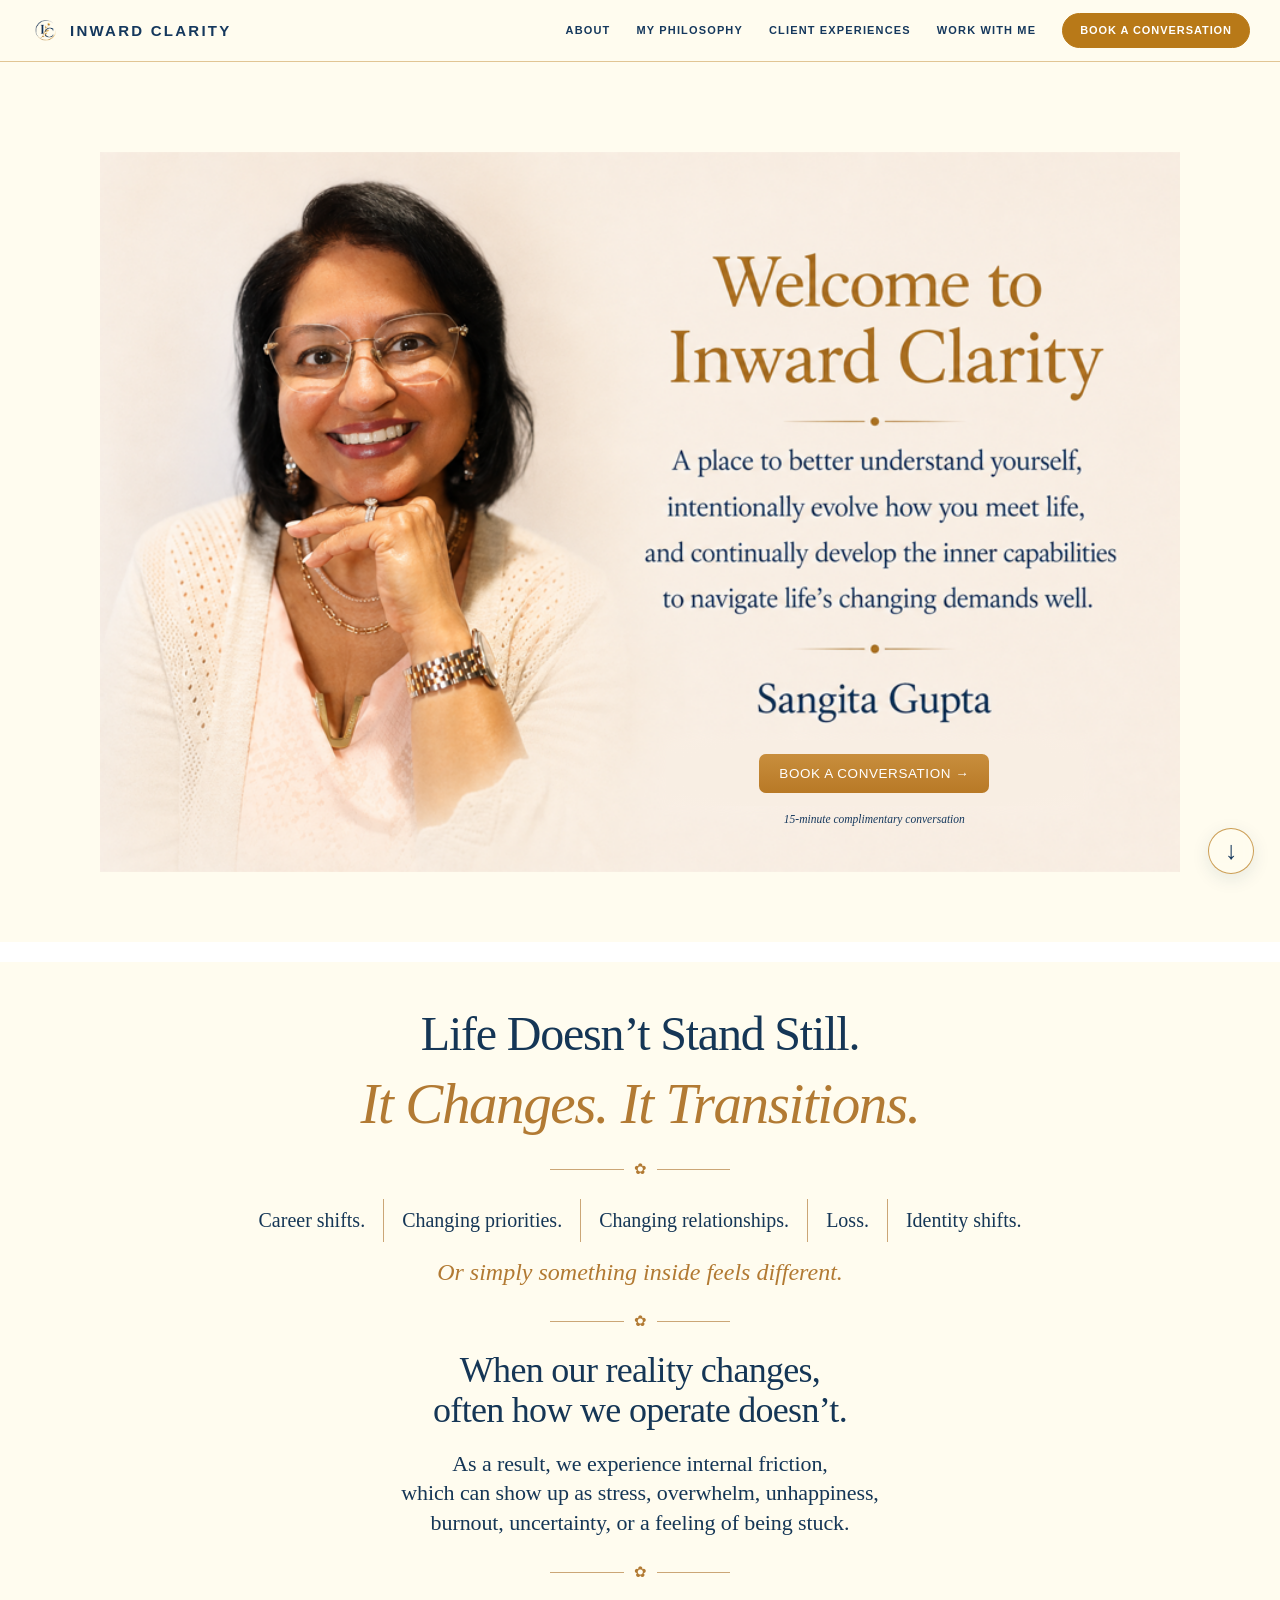
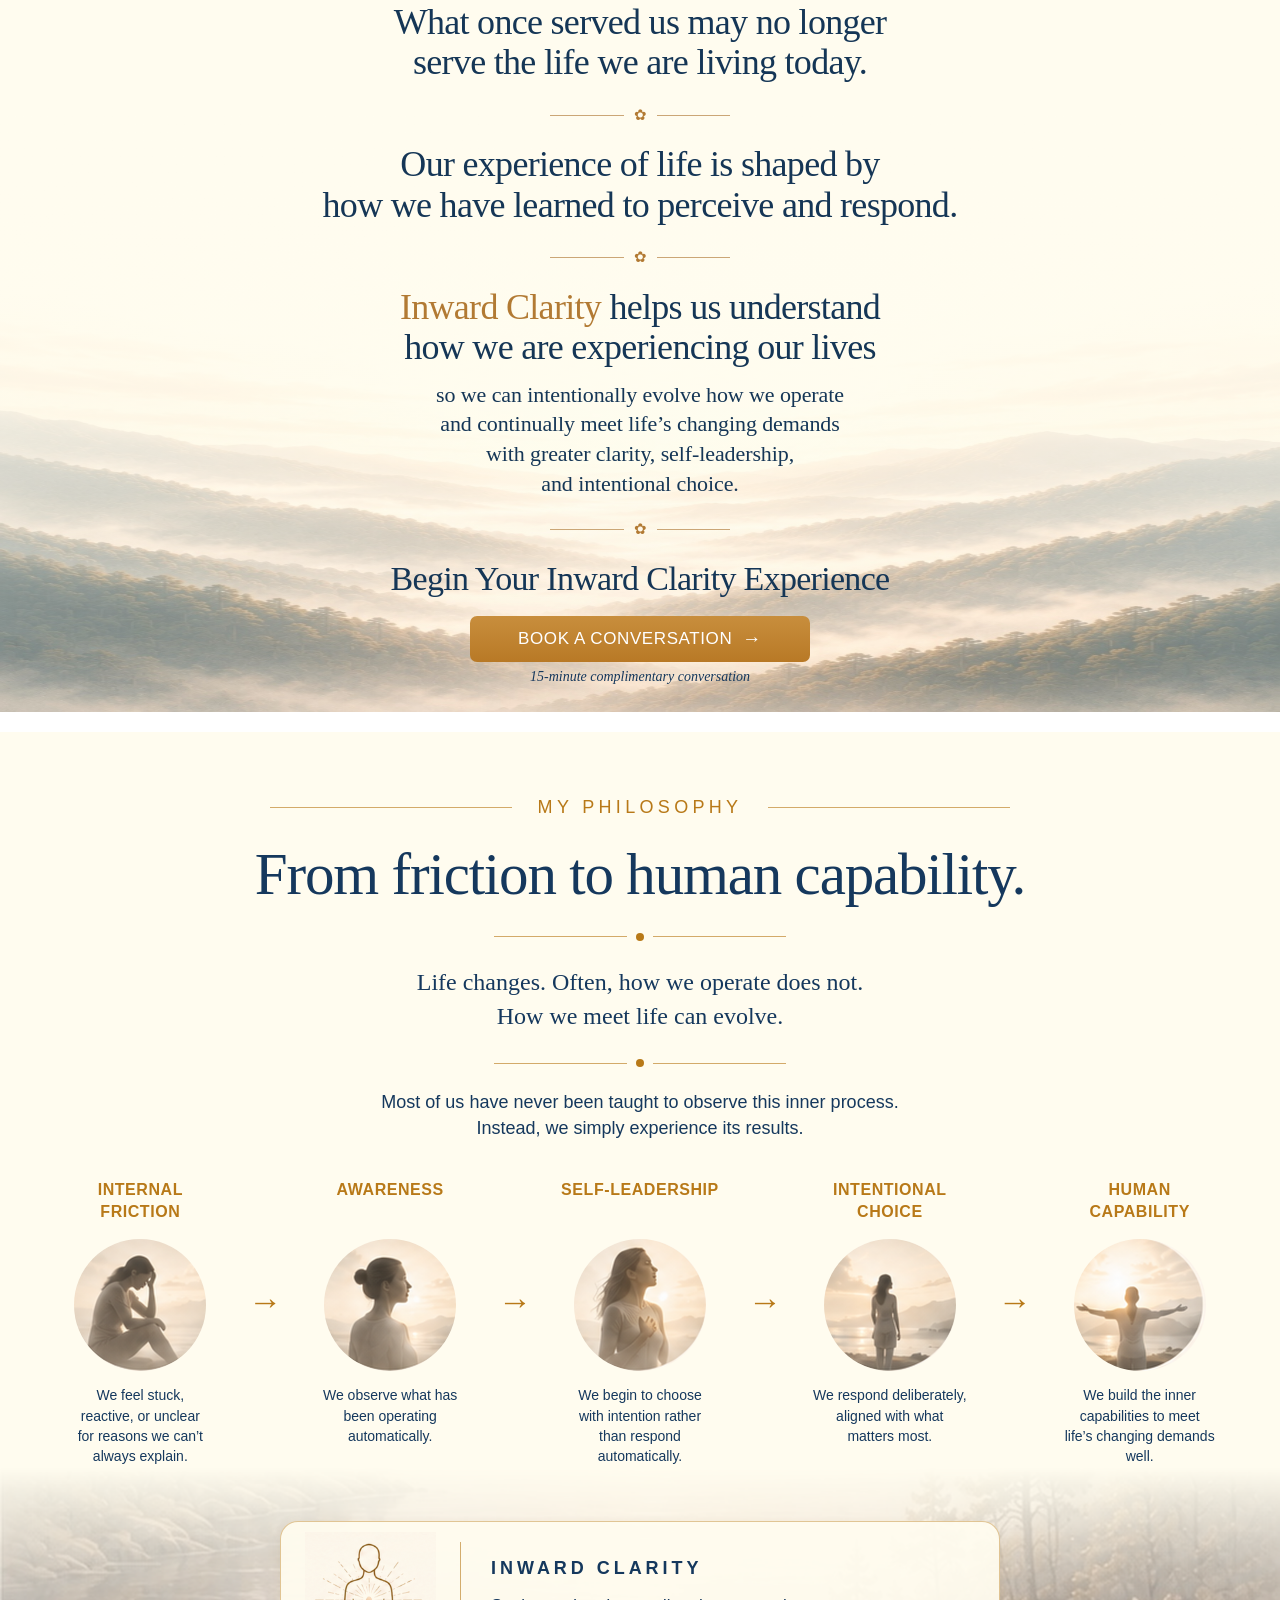
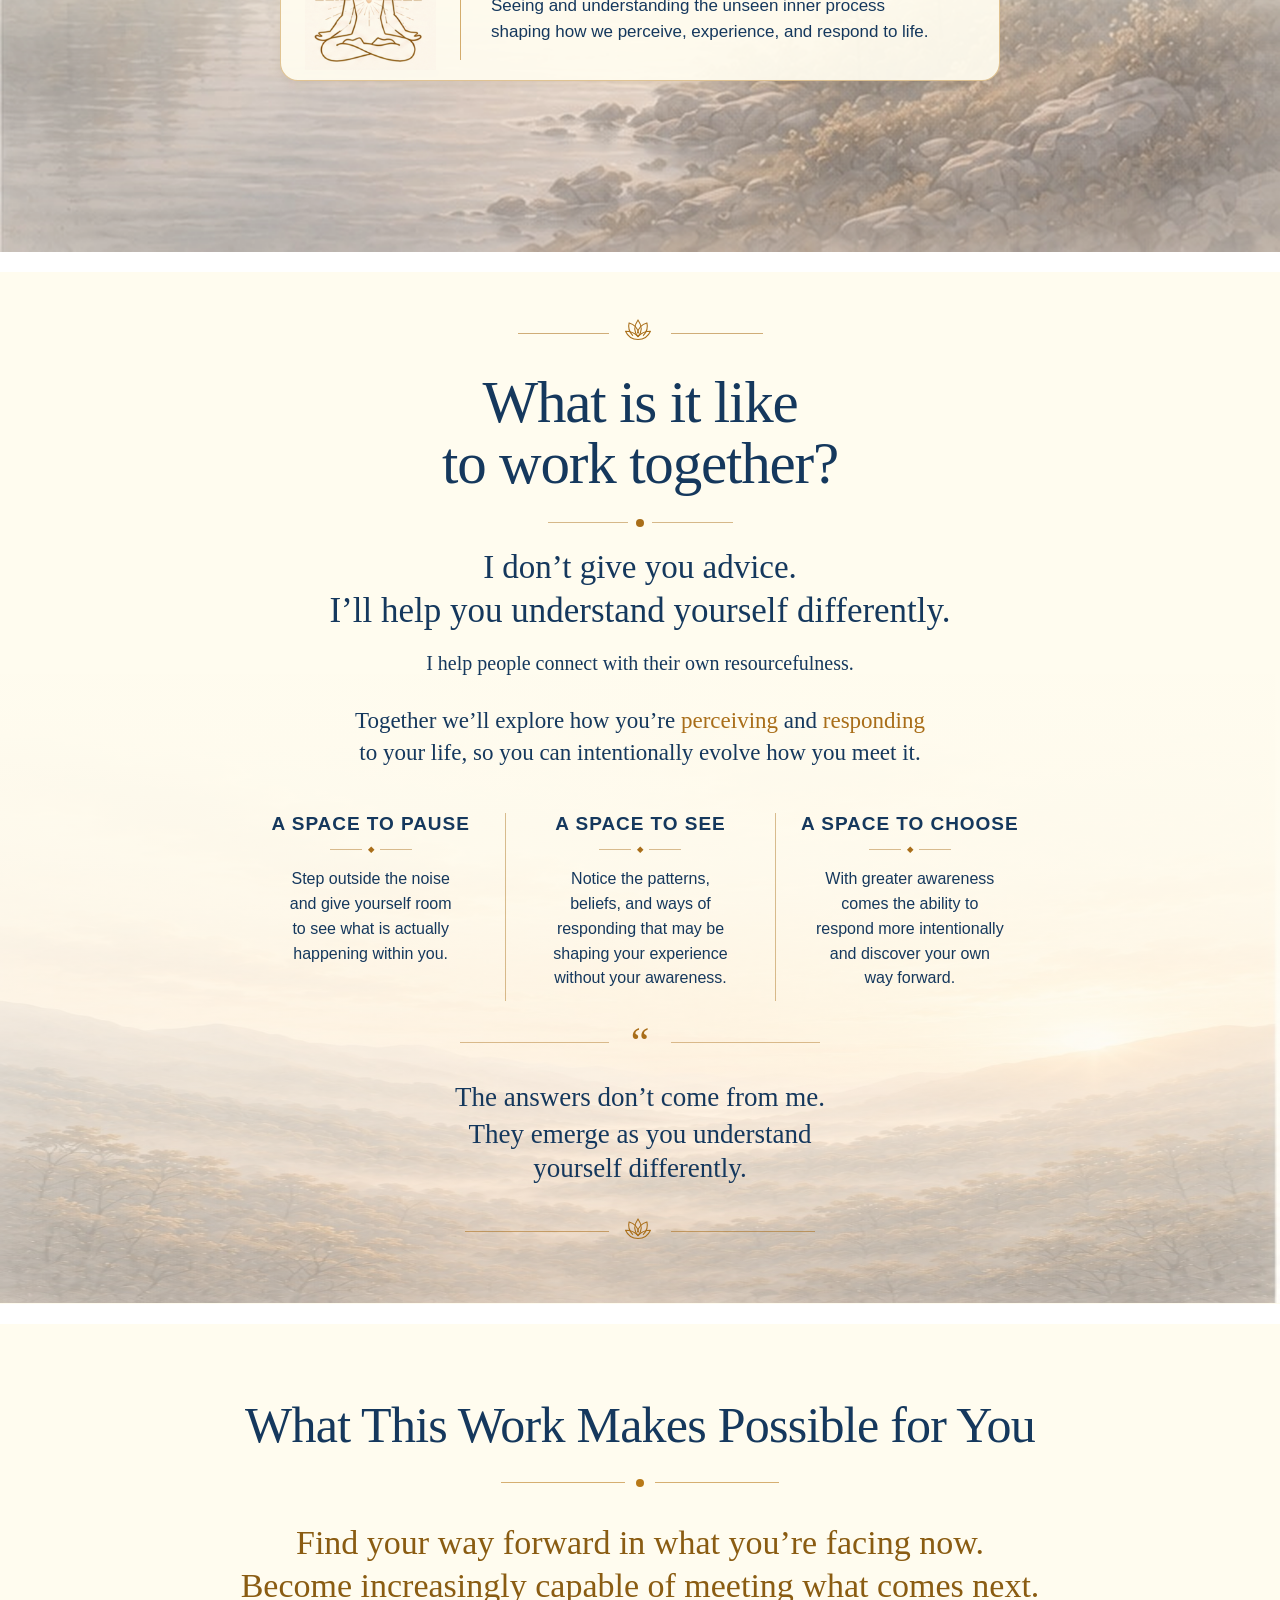
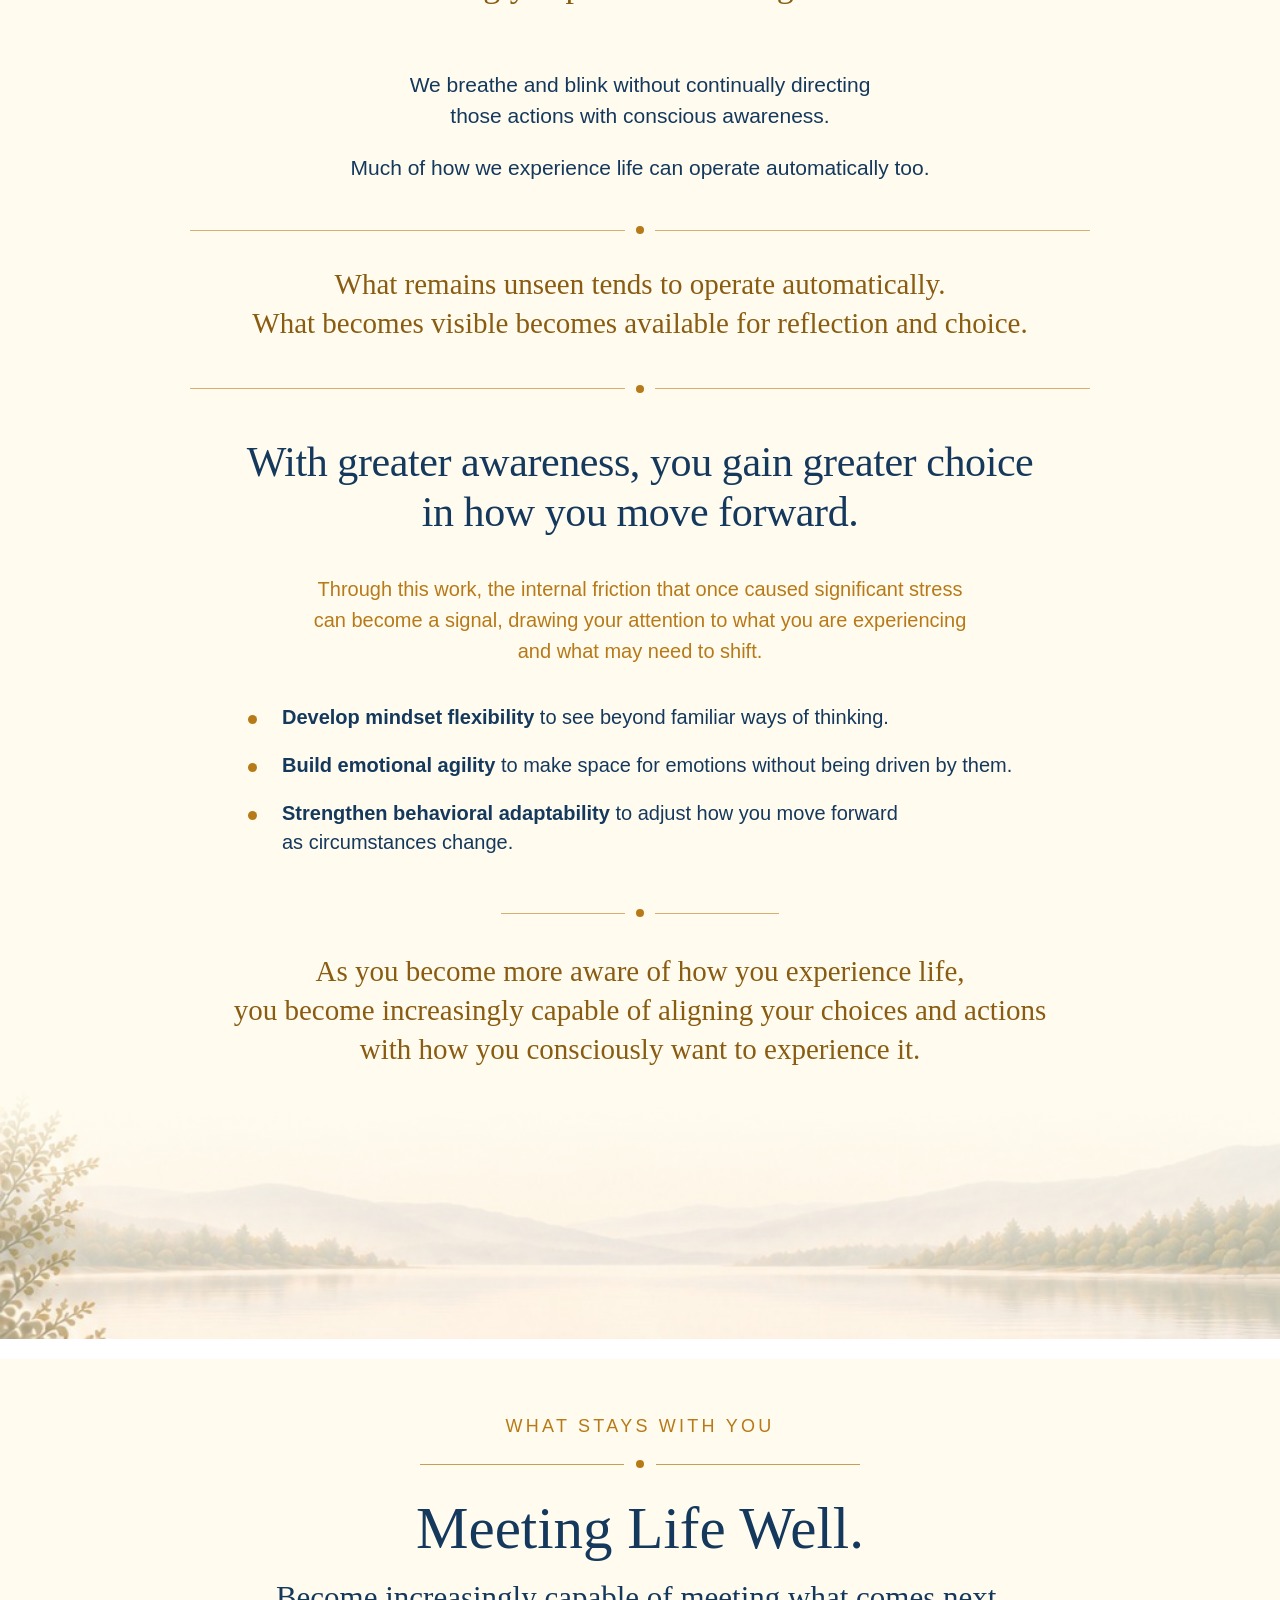
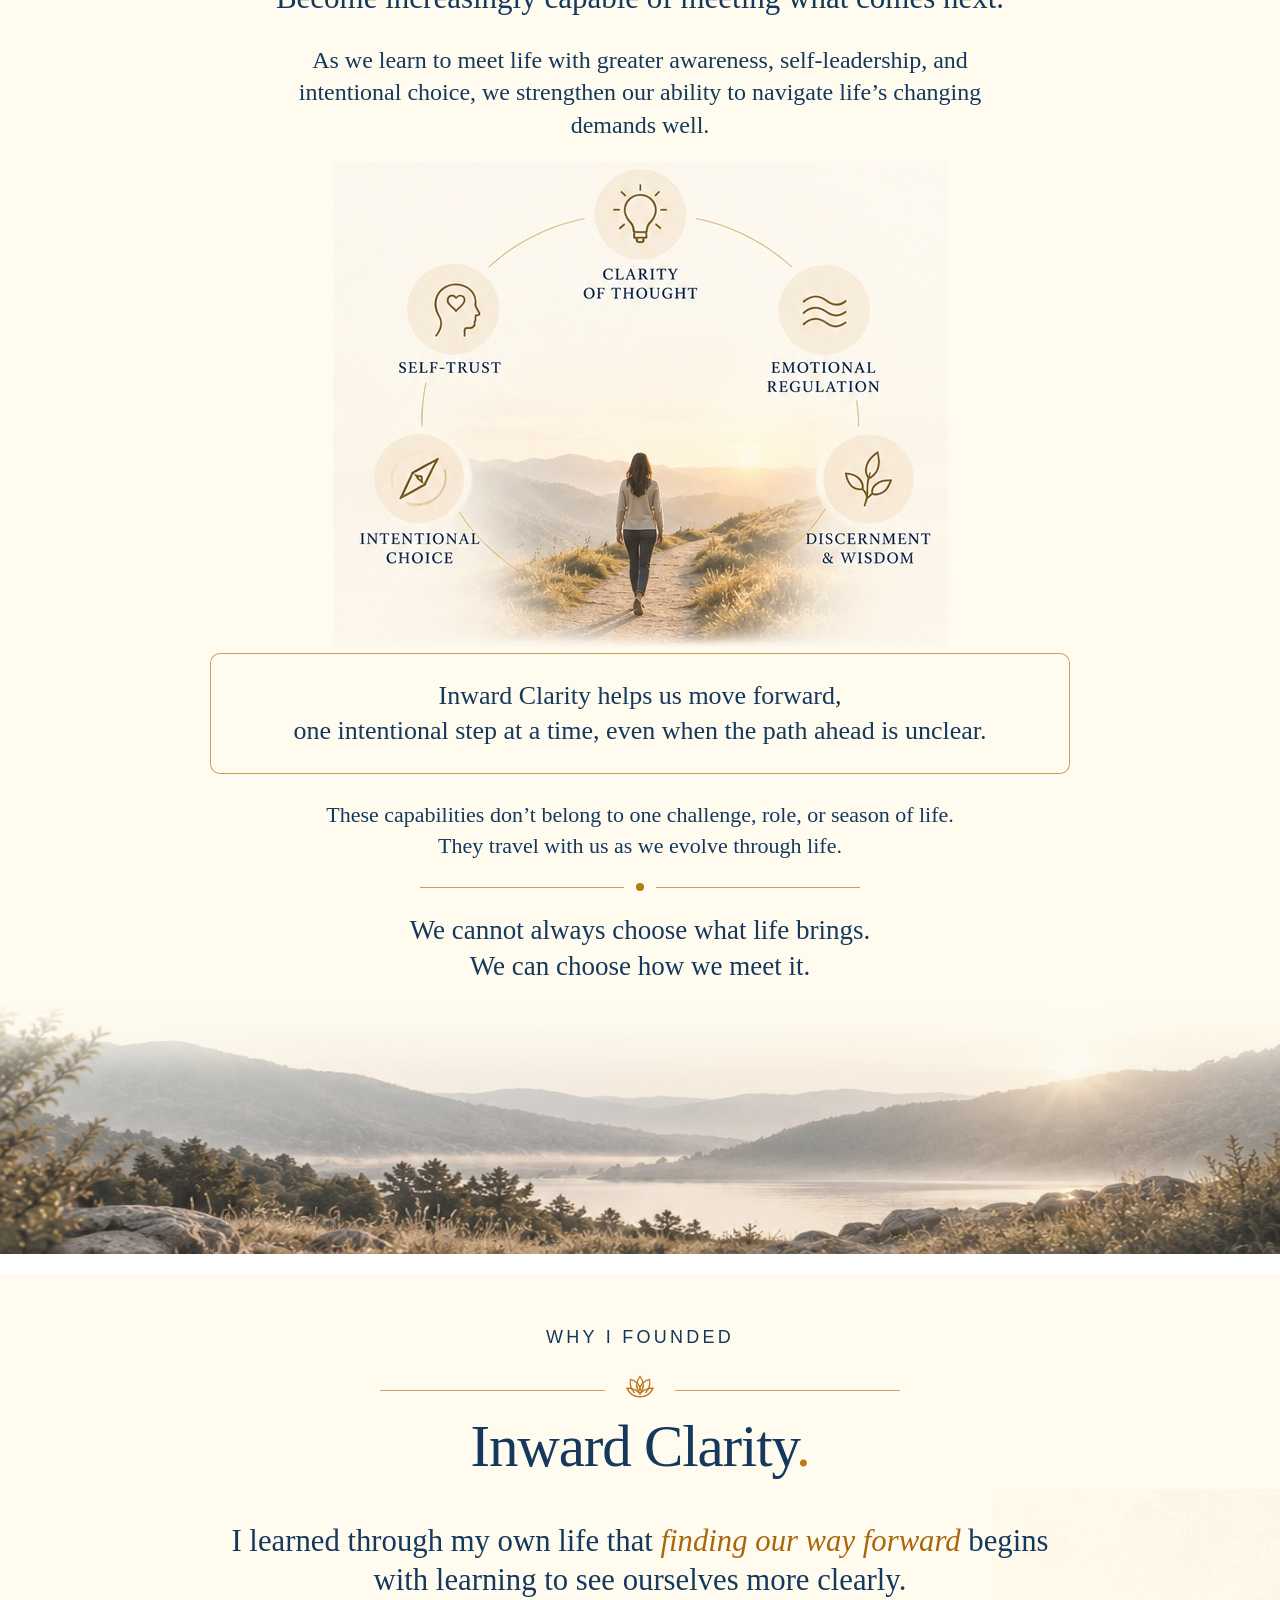
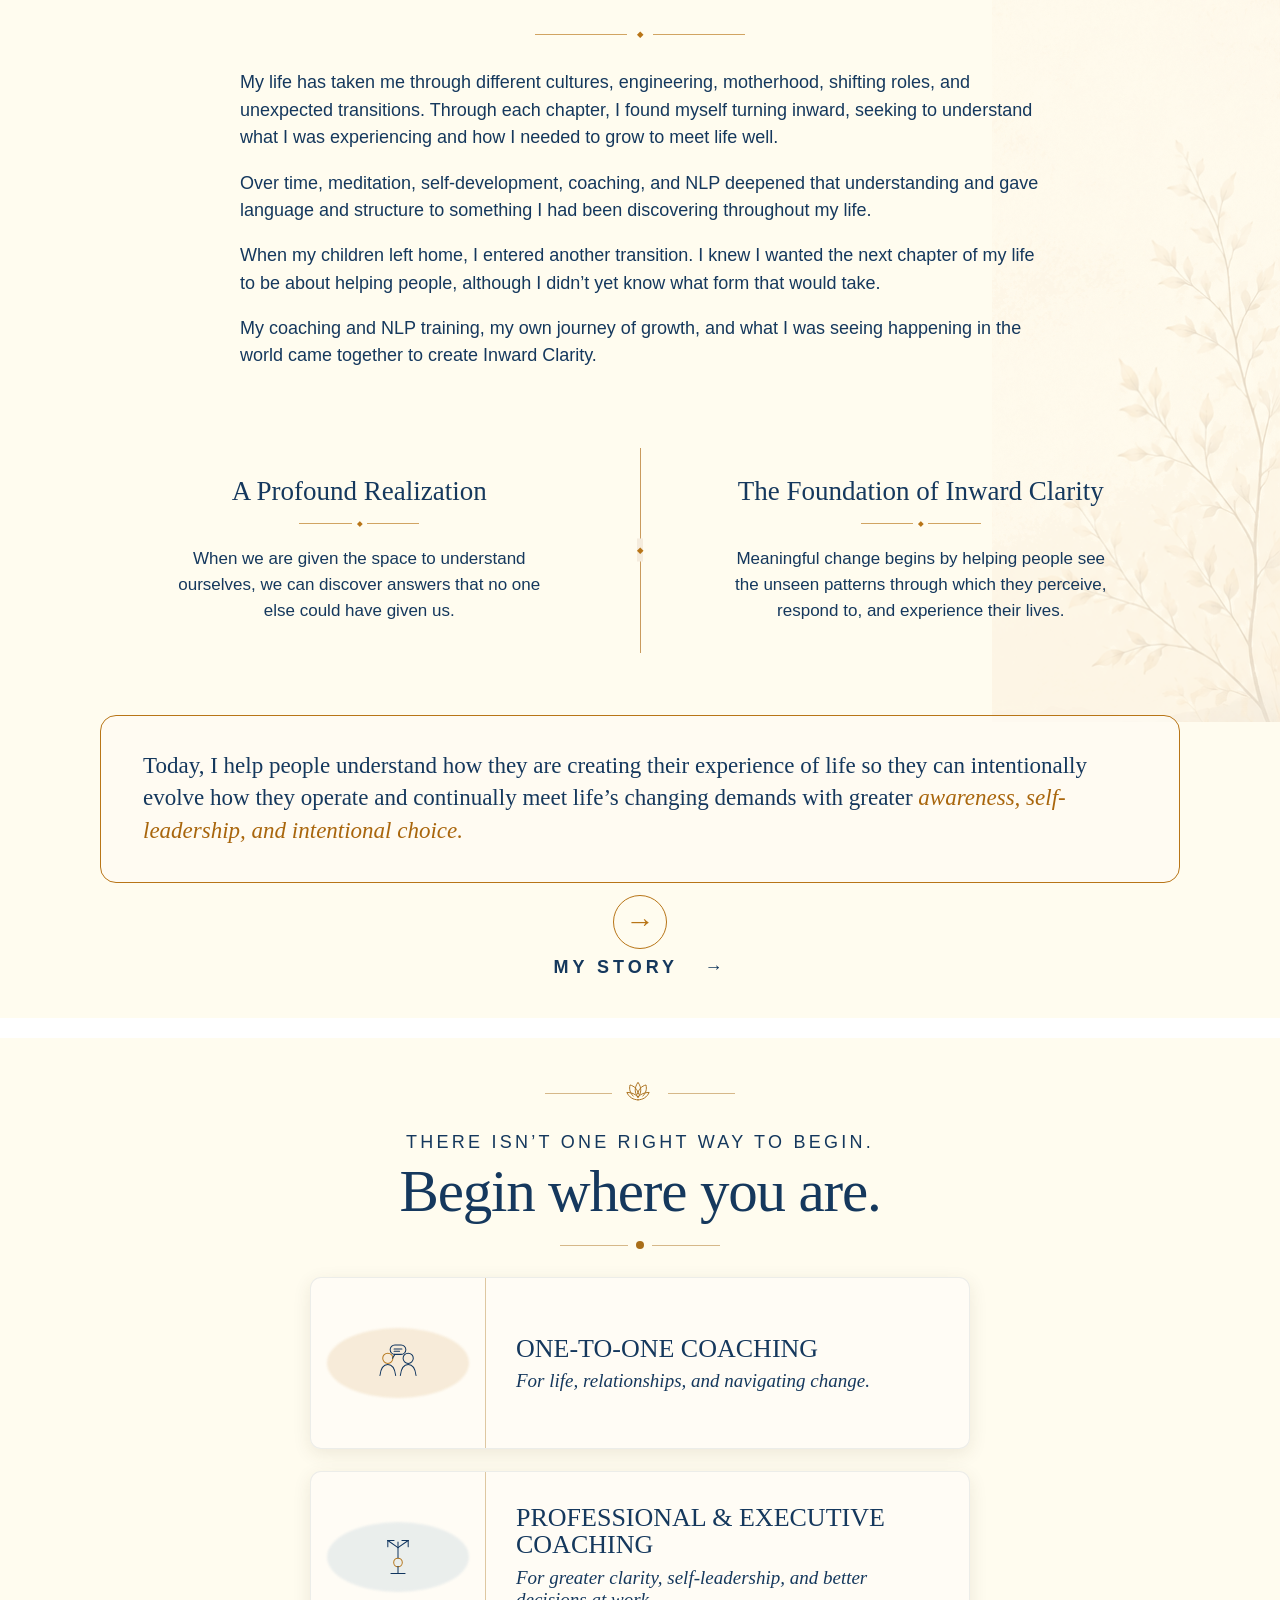
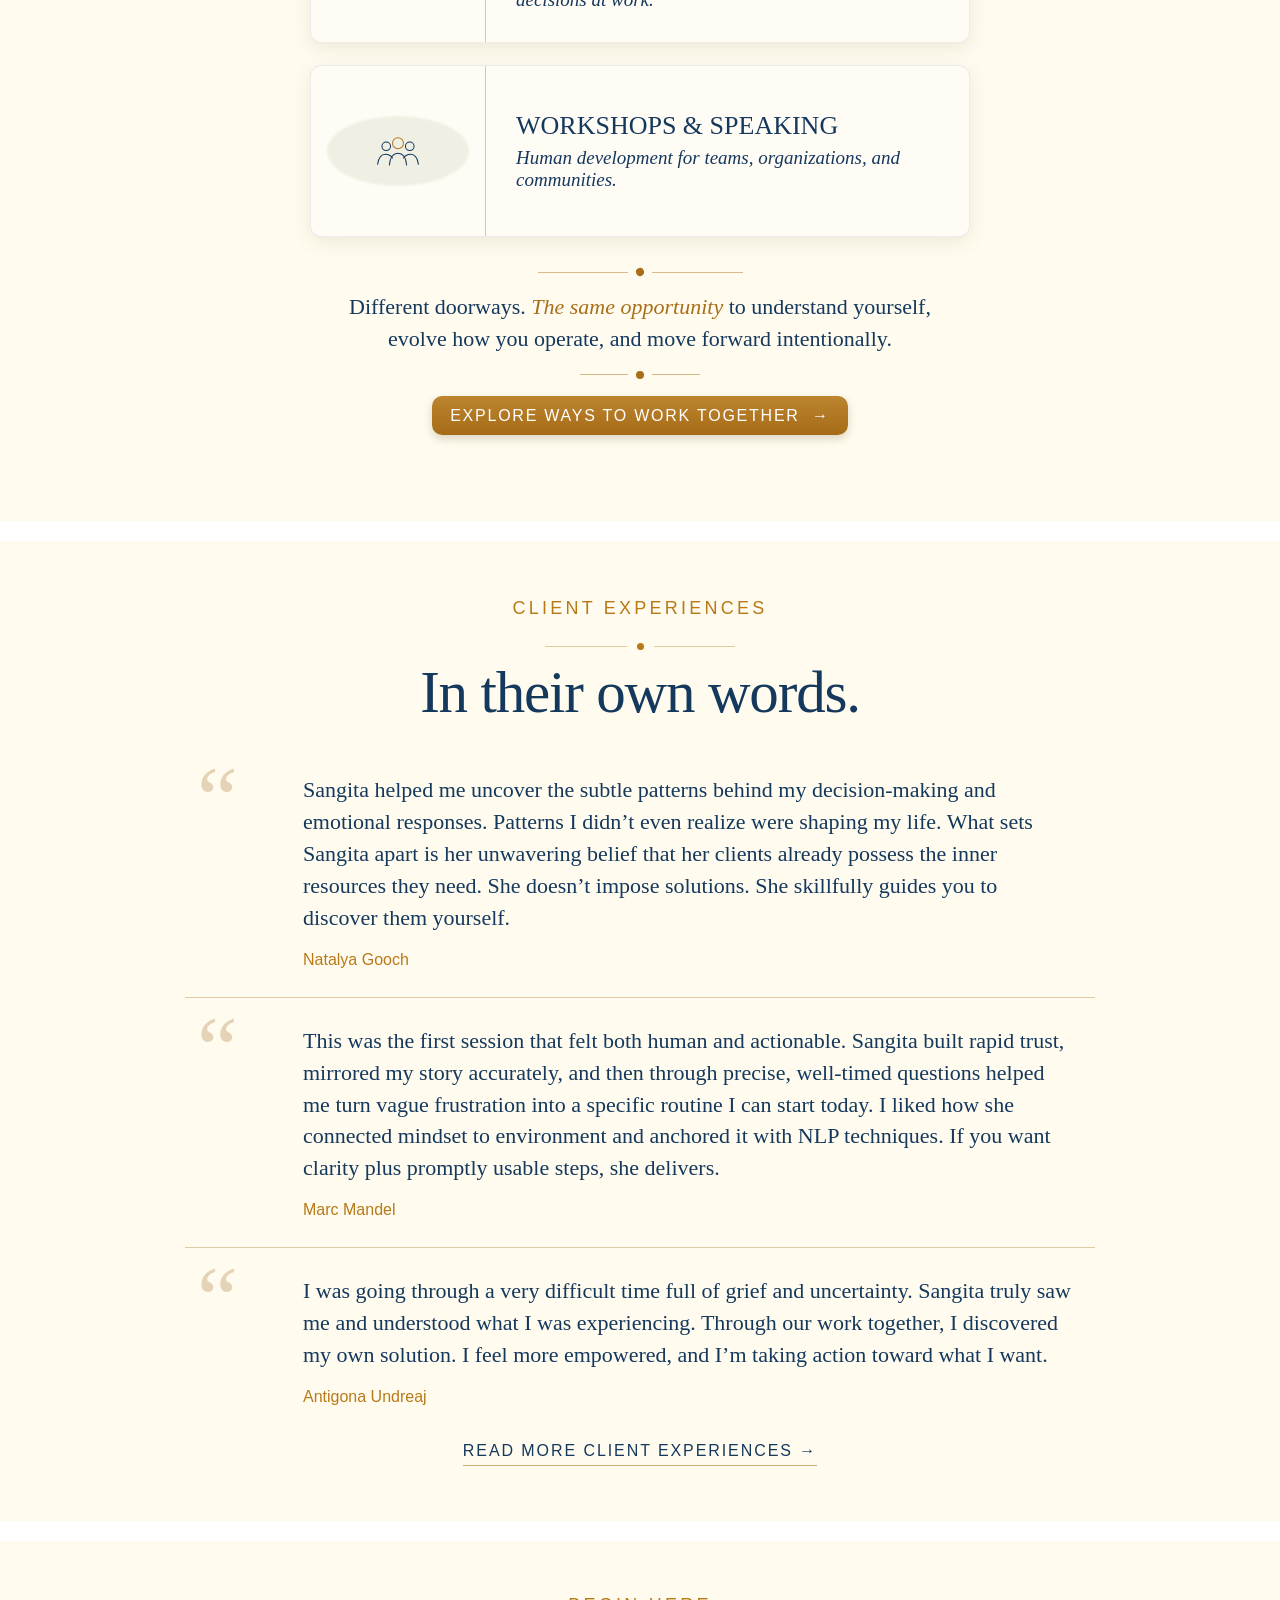
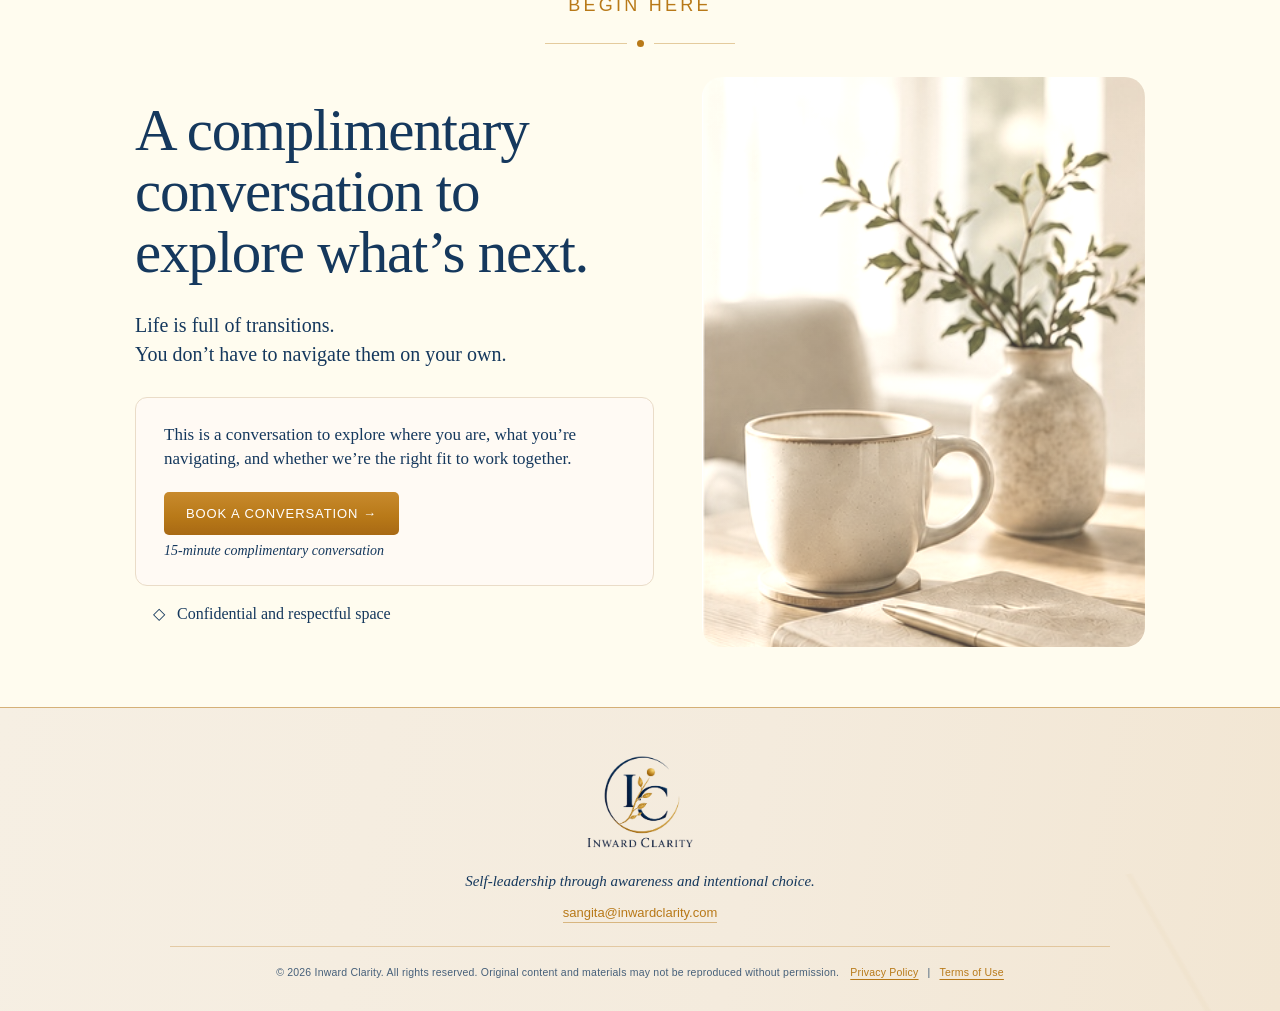
==== commit 76f56a10: "Add files via upload" ====
--- a/index.html
+++ b/index.html
@@ -128,122 +128,171 @@
 </div>
 </section>
 <!-- =========================================================
-     MY PHILOSOPHY — LOCKED APPROVED OVERVIEW
-     Replaces former public Screens 3–7. Detailed philosophy screens
-     remain preserved in prior source/archive builds for the master deck.
+     MY PHILOSOPHY — V37 LOCKED REDESIGN IMPLEMENTATION
      ========================================================= -->
 <div aria-hidden="true" class="my-philosophy-merge-breathing"></div>
 <section aria-label="My Philosophy — From friction to human capability" class="my-philosophy-overview" id="my-philosophy">
   <div class="my-philosophy-inner">
     <div class="my-philosophy-eyebrow">MY PHILOSOPHY</div>
-    <div aria-hidden="true" class="my-philosophy-top-rule"><span></span><b></b><span></span></div>
     <h2 class="my-philosophy-title">From friction to human capability.</h2>
-    <p class="my-philosophy-premise"><em>Life changes. Often, how we operate does not. How we meet life can evolve.</em></p>
+    <div aria-hidden="true" class="my-philosophy-title-rule"><span></span><b></b><span></span></div>
+    <p class="my-philosophy-premise">Life changes. Often, how we operate does not.<br/>How we meet life can evolve.</p>
+    <div aria-hidden="true" class="my-philosophy-thought-rule"><span></span><b></b><span></span></div>
+    <p class="my-philosophy-insight">Most of us have never been taught to observe this inner process.<br/>Instead, we simply experience its results.</p>
 
     <div class="my-philosophy-journey" aria-label="Internal Friction to Human Capability">
       <article class="my-philosophy-stage">
-        <img src="assets/my-philosophy/friction.png" alt="A woman in a reflective moment representing internal friction"/>
-        <h3>INTERNAL FRICTION</h3><i></i>
-        <p>When the way we<br>operate no longer fits<br>our current reality.</p>
+        <h3>INTERNAL<br/>FRICTION</h3>
+        <img src="assets/redesign-v56/philosophy-friction.png" alt="A woman in a reflective moment representing internal friction"/>
+        <p>We feel stuck,<br/>reactive, or unclear<br/>for reasons we can’t<br/>always explain.</p>
       </article>
       <div class="my-philosophy-arrow" aria-hidden="true">→</div>
       <article class="my-philosophy-stage">
-        <img src="assets/my-philosophy/awareness.png" alt="A woman observing the landscape representing awareness"/>
-        <h3>AWARENESS</h3><i></i>
-        <p>We begin to see the<br>unseen inner process<br>shaping our experience.</p>
+        <h3>AWARENESS</h3>
+        <img src="assets/redesign-v56/philosophy-awareness.png" alt="A woman observing what has been operating automatically"/>
+        <p>We observe what has<br/>been operating<br/>automatically.</p>
       </article>
       <div class="my-philosophy-arrow" aria-hidden="true">→</div>
       <article class="my-philosophy-stage">
-        <img src="assets/my-philosophy/self-leadership.png" alt="A woman thoughtfully considering her choices representing self-leadership"/>
-        <h3>SELF-LEADERSHIP</h3><i></i>
-        <p>We begin to choose<br>with intention rather<br>than respond<br>automatically.</p>
+        <h3>SELF-LEADERSHIP</h3>
+        <img src="assets/redesign-v56/philosophy-self-leadership.png" alt="A woman representing self-leadership"/>
+        <p>We begin to choose<br/>with intention rather<br/>than respond<br/>automatically.</p>
       </article>
       <div class="my-philosophy-arrow" aria-hidden="true">→</div>
       <article class="my-philosophy-stage">
-        <img src="assets/my-philosophy/intentional-choice.png" alt="A woman moving forward into light representing intentional choice"/>
-        <h3>INTENTIONAL CHOICE</h3><i></i>
-        <p>We choose new<br>responses aligned<br>with what matters<br>most.</p>
+        <h3>INTENTIONAL<br/>CHOICE</h3>
+        <img src="assets/redesign-v56/philosophy-intentional-choice.png" alt="A woman representing intentional choice"/>
+        <p>We respond deliberately,<br/>aligned with what<br/>matters most.</p>
       </article>
       <div class="my-philosophy-arrow" aria-hidden="true">→</div>
       <article class="my-philosophy-stage">
-        <img src="assets/my-philosophy/human-capability.png" alt="A woman looking across mountains representing human capability"/>
-        <h3>HUMAN CAPABILITY</h3><i></i>
-        <p>What we repeatedly<br>practice becomes<br>what we are increasingly<br>capable of.</p>
+        <h3>HUMAN<br/>CAPABILITY</h3>
+        <img src="assets/redesign-v56/philosophy-human-capability.png" alt="A woman representing human capability"/>
+        <p>We build the inner<br/>capabilities to meet<br/>life’s changing demands<br/>well.</p>
       </article>
     </div>
 
-    <div class="my-philosophy-inward-line" aria-hidden="true">
-      <span class="my-philosophy-line-end"></span><span class="my-philosophy-line-dot"></span><span class="my-philosophy-line-dot"></span><span class="my-philosophy-line-dot"></span><span class="my-philosophy-line-dot"></span><span class="my-philosophy-line-end"></span>
+    <div class="my-philosophy-inward-card">
+      <div class="my-philosophy-inward-icon" aria-hidden="true">
+        <img src="assets/redesign-v37/illuminated-seated-person.png" alt=""/>
+      </div>
+      <div class="my-philosophy-inward-copy">
+        <div class="my-philosophy-inward-label">INWARD CLARITY</div>
+        <p class="my-philosophy-definition">Seeing and understanding the unseen inner process<br/> shaping how we perceive, experience, and respond to life.</p>
+      </div>
     </div>
-    <div class="my-philosophy-inward-label">INWARD CLARITY</div>
-    <p class="my-philosophy-definition"><em>Seeing and understanding the unseen inner process shaping how we experience and respond to life.</em></p>
-    <div aria-hidden="true" class="my-philosophy-bottom-rule"><span></span><b></b><span></span></div>
   </div>
 </section>
+
 <!-- =========================================================
-     SCREEN 8 — MEETING LIFE WELL
-     Added after locked Screens 1–7.
+     MEETING LIFE WELL — V37 LOCKED REDESIGN IMPLEMENTATION
      ========================================================= -->
-<div aria-hidden="true" class="screen8-merge-breathing"></div>
-<section aria-label="What does all of this make possible? Meeting Life Well." class="screen8" id="meeting-life-well">
-<div class="screen8-inner">
-<div class="screen8-eyebrow">WHAT DOES ALL OF THIS MAKE POSSIBLE?</div>
-<div aria-hidden="true" class="screen8-lotus-rule">
+
+<div aria-hidden="true" class="screen10-merge-breathing"></div>
+<section aria-label="What is it like to work together?" class="screen10" id="work-together">
+<div class="screen10-inner">
+<div class="screen10-lotus-rule">
+<svg aria-hidden="true" viewbox="0 0 64 64">
+<path d="M32 43c-9 0-17-5-21-14 9 0 16 3 21 9 5-6 12-9 21-9-4 9-12 14-21 14Z"></path>
+<path d="M32 38c-7-8-7-18 0-28 7 10 7 20 0 28Z"></path>
+<path d="M23 36c-6-6-8-13-6-21 8 2 14 8 16 17"></path>
+<path d="M41 36c6-6 8-13 6-21-8 2-14 8-16 17"></path>
+</svg>
+</div>
+<h2 class="screen10-title">What is it like<br/>to work together?</h2>
+<div aria-hidden="true" class="screen10-dot-rule"><span></span><b></b><span></span></div>
+<div class="screen10-promise">
+<p>I don’t give you advice.</p>
+<p>I’ll help you understand yourself differently.</p>
+</div>
+<p class="screen10-resourcefulness">I help people connect with their own resourcefulness.</p>
+<p class="screen10-intro">
+      Together we’ll explore how you’re <em>perceiving</em> and <em>responding</em><br class="screen10-desktop-br"/>
+      to your life, so you can intentionally evolve how you meet it.
+    </p>
+<div class="screen10-columns">
+<article class="screen10-column">
+<h3>A SPACE TO PAUSE</h3>
+<div aria-hidden="true" class="screen10-mini-rule"><span></span><b>◆</b><span></span></div>
+<p>Step outside the noise<br/>and give yourself room<br/>to see what is actually<br/>happening within you.</p>
+</article>
+<article class="screen10-column">
+<h3>A SPACE TO SEE</h3>
+<div aria-hidden="true" class="screen10-mini-rule"><span></span><b>◆</b><span></span></div>
+<p>Notice the patterns,<br/>beliefs, and ways of<br/>responding that may be<br/>shaping your experience<br/>without your awareness.</p>
+</article>
+<article class="screen10-column">
+<h3>A SPACE TO CHOOSE</h3>
+<div aria-hidden="true" class="screen10-mini-rule"><span></span><b>◆</b><span></span></div>
+<p>With greater awareness<br/>comes the ability to<br/>respond more intentionally<br/>and discover your own<br/>way forward.</p>
+</article>
+</div>
+<div aria-hidden="true" class="screen10-quote-rule"><span></span><b>“</b><span></span></div>
+<div class="screen10-quote">
+<p>The answers don’t come from me.</p>
+<p>They emerge as you understand<br/>yourself differently.</p>
+</div>
+<div aria-hidden="true" class="screen10-bottom-lotus-rule">
 <span></span>
-<svg viewbox="0 0 64 64">
-<path d="M32 42c-9 0-16-5-20-13 8 0 15 2 20 8 5-6 12-8 20-8-4 8-11 13-20 13Z"></path>
-<path d="M32 38c-7-8-7-17 0-27 7 10 7 19 0 27Z"></path>
-<path d="M23 36c-6-6-8-12-6-20 8 2 13 7 16 16"></path>
-<path d="M41 36c6-6 8-12 6-20-8 2-13 7-16 16"></path>
+<svg aria-hidden="true" viewbox="0 0 64 64">
+<path d="M32 43c-9 0-17-5-21-14 9 0 16 3 21 9 5-6 12-9 21-9-4 9-12 14-21 14Z"></path>
+<path d="M32 38c-7-8-7-18 0-28 7 10 7 20 0 28Z"></path>
+<path d="M23 36c-6-6-8-13-6-21 8 2 14 8 16 17"></path>
+<path d="M41 36c6-6 8-13 6-21-8 2-14 8-16 17"></path>
 </svg>
 <span></span>
 </div>
-<h2 class="screen8-title">Meeting Life Well<span>.</span></h2>
-<div class="screen8-scope-line">
-<p>We all experience life in a unique way.<br/><br/><span class="screen8-key-thought">When we see what has been operating automatically within us,<br/>we gain <em>freedom</em> to choose intentionally and meet life’s changing demands <em>well</em>.</span></p>
-</div>
-<div class="screen8-statement-wrap">
-<div aria-hidden="true" class="screen8-card-lotus">
-<svg viewbox="0 0 64 64">
-<path d="M32 42c-9 0-16-5-20-13 8 0 15 2 20 8 5-6 12-8 20-8-4 8-11 13-20 13Z"></path>
-<path d="M32 38c-7-8-7-17 0-27 7 10 7 19 0 27Z"></path>
-<path d="M23 36c-6-6-8-12-6-20 8 2 13 7 16 16"></path>
-<path d="M41 36c6-6 8-12 6-20-8 2-13 7-16 16"></path>
-</svg>
-</div>
-<div class="screen8-statement">
-<p>
-          Inward Clarity strengthens our ability to<br/>
-          move ourselves forward, <em>one intentional</em><br/>
-<em>step at a time,</em> even when the path<br/>
-          ahead is unclear.
-        </p>
-</div>
-</div>
-<div aria-hidden="true" class="screen8-spark-rule">
-<span></span><b>✦</b><span></span>
-</div>
-<div class="screen8-lower">
-<div class="screen8-lower-row">
-<p><strong>We cannot always choose what life brings.</strong><br/><strong>We can choose how we meet it.</strong></p>
-</div>
-<div class="screen8-lower-row screen8-lower-strong">
-<p>We can develop the inner capabilities<br/>to meet it well.</p>
-</div>
-</div>
-<div aria-hidden="true" class="screen8-bottom-rule">
-<span></span>
-<svg viewbox="0 0 64 64">
-<path d="M32 42c-9 0-16-5-20-13 8 0 15 2 20 8 5-6 12-8 20-8-4 8-11 13-20 13Z"></path>
-<path d="M32 38c-7-8-7-17 0-27 7 10 7 19 0 27Z"></path>
-</svg>
-<span></span>
-</div>
-<a class="screen8-continue" href="#next-screen">
-<span aria-hidden="true" class="screen8-continue-circle">↓</span>
-<b>CONTINUE</b>
-</a>
-</div>
+
+</div>
+</section>
+<!-- =========================================================
+     CLIENT VALUE — V63 LOCKED APPROVED DESIGN
+     ========================================================= -->
+<div aria-hidden="true" class="client-value-merge-breathing"></div>
+<section class="client-value-v63" id="client-value" aria-label="What this work makes possible for you">
+  <div class="client-value-v63-inner">
+    <h2 class="client-value-v63-heading">What This Work Makes Possible for You</h2>
+    <div aria-hidden="true" class="client-value-v63-rule client-value-v63-rule-short"><span></span><b></b><span></span></div>
+
+    <p class="client-value-v63-opening">Find your way forward in what you’re facing now.<br/>Become increasingly capable of meeting what comes next.</p>
+
+    <div class="client-value-v63-automatic">
+      <p>We breathe and blink without continually directing<br class="client-value-v63-desktop-br"/> those actions with conscious awareness.</p>
+      <p>Much of how we experience life can operate automatically too.</p>
+    </div>
+
+    <div aria-hidden="true" class="client-value-v63-rule client-value-v63-rule-wide"><span></span><b></b><span></span></div>
+    <p class="client-value-v63-principle">What remains unseen tends to operate automatically.<br/>What becomes visible becomes available for reflection and choice.</p>
+    <div aria-hidden="true" class="client-value-v63-rule client-value-v63-rule-wide"><span></span><b></b><span></span></div>
+
+    <h3 class="client-value-v63-choice">With greater awareness, you gain greater choice<br class="client-value-v63-desktop-br"/> in how you move forward.</h3>
+
+    <p class="client-value-v63-friction">Through this work, the internal friction that once caused significant stress<br class="client-value-v63-desktop-br"/> can become a signal, drawing your attention to what you are experiencing<br class="client-value-v63-desktop-br"/> and what may need to shift.</p>
+
+    <ul class="client-value-v63-capabilities">
+      <li><strong>Develop mindset flexibility</strong> to see beyond familiar ways of thinking.</li>
+      <li><strong>Build emotional agility</strong> to make space for emotions without being driven by them.</li>
+      <li><strong>Strengthen behavioral adaptability</strong> to adjust how you move forward<br class="client-value-v63-desktop-br"/> as circumstances change.</li>
+    </ul>
+
+    <div aria-hidden="true" class="client-value-v63-rule client-value-v63-rule-short client-value-v63-closing-rule"><span></span><b></b><span></span></div>
+    <p class="client-value-v63-closing">As you become more aware of how you experience life,<br/>you become increasingly capable of aligning your choices and actions<br/>with how you consciously want to experience it.</p>
+  </div>
+</section>
+<div aria-hidden="true" class="screen8-merge-breathing"></div>
+<section aria-label="What stays with you — Meeting Life Well" class="screen8 screen8-v54" id="meeting-life-well">
+  <div class="screen8-v54-inner">
+    <div class="screen8-v54-eyebrow">WHAT STAYS WITH YOU</div>
+    <div aria-hidden="true" class="screen8-v54-rule"><span></span><b></b><span></span></div>
+    <h2 class="screen8-v54-title">Meeting Life Well.</h2>
+    <p class="screen8-v54-promise">Become increasingly capable of meeting what comes next.</p>
+    <p class="screen8-v54-core">As we learn to meet life with greater awareness, self-leadership, and<br/> intentional choice, we strengthen our ability to navigate life’s changing<br/> demands well.</p>
+    <div class="screen8-v55-capability-approved" role="img" aria-label="Five human capabilities surrounding a woman walking along a path toward an open horizon"></div>
+    <div class="screen8-v54-inward-box">Inward Clarity helps us move forward,<br/>one intentional step at a time, even when the path ahead is unclear.</div>
+    <p class="screen8-v54-travel">These capabilities don’t belong to one challenge, role, or season of life.<br/>They travel with us as we evolve through life.</p>
+    <div aria-hidden="true" class="screen8-v54-bottom-rule"><span></span><b></b><span></span></div>
+    <p class="screen8-v54-closing">We cannot always choose what life brings.<br/><strong>We can choose how we meet it.</strong></p>
+  </div>
 </section>
 <!-- SCREEN 9 — WHY I FOUNDED INWARD CLARITY -->
 <div aria-hidden="true" class="screen9-merge-breathing"></div>
@@ -292,65 +341,6 @@
 </a>
 </div>
 </section>
-<div aria-hidden="true" class="screen10-merge-breathing"></div>
-<section aria-label="What is it like to work together?" class="screen10" id="work-together">
-<div class="screen10-inner">
-<div class="screen10-lotus-rule">
-<svg aria-hidden="true" viewbox="0 0 64 64">
-<path d="M32 43c-9 0-17-5-21-14 9 0 16 3 21 9 5-6 12-9 21-9-4 9-12 14-21 14Z"></path>
-<path d="M32 38c-7-8-7-18 0-28 7 10 7 20 0 28Z"></path>
-<path d="M23 36c-6-6-8-13-6-21 8 2 14 8 16 17"></path>
-<path d="M41 36c6-6 8-13 6-21-8 2-14 8-16 17"></path>
-</svg>
-</div>
-<h2 class="screen10-title">What is it like<br/>to work together?</h2>
-<div aria-hidden="true" class="screen10-dot-rule"><span></span><b></b><span></span></div>
-<div class="screen10-promise">
-<p>I don’t give you advice.</p>
-<p>I’ll help you understand yourself differently.</p>
-</div>
-<p class="screen10-intro">
-      Together we’ll explore how you’re <em>perceiving</em> and <em>responding</em><br class="screen10-desktop-br"/>
-      to your life, so you can intentionally evolve how you meet it.
-    </p>
-<div class="screen10-columns">
-<article class="screen10-column">
-<h3>A SPACE TO PAUSE</h3>
-<div aria-hidden="true" class="screen10-mini-rule"><span></span><b>◆</b><span></span></div>
-<p>Step outside the noise<br/>and give yourself room<br/>to see what is actually<br/>happening within you.</p>
-</article>
-<article class="screen10-column">
-<h3>A SPACE TO SEE</h3>
-<div aria-hidden="true" class="screen10-mini-rule"><span></span><b>◆</b><span></span></div>
-<p>Notice the patterns,<br/>beliefs, and ways of<br/>responding that may be<br/>shaping your experience<br/>without your awareness.</p>
-</article>
-<article class="screen10-column">
-<h3>A SPACE TO CHOOSE</h3>
-<div aria-hidden="true" class="screen10-mini-rule"><span></span><b>◆</b><span></span></div>
-<p>With greater awareness<br/>comes the ability to<br/>respond more intentionally<br/>and discover your own<br/>way forward.</p>
-</article>
-</div>
-<div aria-hidden="true" class="screen10-quote-rule"><span></span><b>“</b><span></span></div>
-<div class="screen10-quote">
-<p>The answers don’t come from me.</p>
-<p>They emerge as you understand<br/>yourself differently.</p>
-</div>
-<div aria-hidden="true" class="screen10-bottom-lotus-rule">
-<span></span>
-<svg aria-hidden="true" viewbox="0 0 64 64">
-<path d="M32 43c-9 0-17-5-21-14 9 0 16 3 21 9 5-6 12-9 21-9-4 9-12 14-21 14Z"></path>
-<path d="M32 38c-7-8-7-18 0-28 7 10 7 20 0 28Z"></path>
-<path d="M23 36c-6-6-8-13-6-21 8 2 14 8 16 17"></path>
-<path d="M41 36c6-6 8-13 6-21-8 2-14 8-16 17"></path>
-</svg>
-<span></span>
-</div>
-<a class="screen10-continue" href="#begin-where-you-are">
-<b>HOW CAN I BEGIN?</b>
-<span aria-hidden="true" class="screen10-arrow-circle">↓</span>
-</a>
-</div>
-</section>
 <div aria-hidden="true" class="screen11-merge-breathing"></div>
 <section aria-label="Begin where you are" class="screen11" id="begin-where-you-are">
 <div class="screen11-inner">
@@ -377,7 +367,7 @@
 </div>
 <div class="screen11-card-copy">
 <h3>ONE-TO-ONE COACHING</h3>
-<p class="screen11-sub">For life, change, and what comes next.</p></div>
+<p class="screen11-sub">For life, relationships, and navigating change.</p></div>
 </article>
 <article class="screen11-card">
 <div class="screen11-card-icon-wrap">
@@ -396,8 +386,8 @@
 </svg></div>
 </div>
 <div class="screen11-card-copy">
-<h3>EXECUTIVE COACHING</h3>
-<p class="screen11-sub">For leadership, decisions, and change.</p></div>
+<h3>PROFESSIONAL &amp; EXECUTIVE COACHING</h3>
+<p class="screen11-sub">For greater clarity, self-leadership, and better decisions at work.</p></div>
 </article>
 <article class="screen11-card">
 <div class="screen11-card-icon-wrap">
@@ -410,7 +400,7 @@
 </div>
 <div class="screen11-card-copy">
 <h3>WORKSHOPS &amp; SPEAKING</h3>
-<p class="screen11-sub">For teams, organizations, and communities.</p></div>
+<p class="screen11-sub">Human development for teams, organizations, and communities.</p></div>
 </article>
 </div>
 <div aria-hidden="true" class="screen11-leaf-rule screen11-doorways-divider">
@@ -466,7 +456,7 @@
   var button=document.getElementById('ic-section-jump');
   if(!button)return;
   var arrow=button.querySelector('.ic-jump-arrow');
-  var selectors=['#welcome','#screen2','#my-philosophy','#meeting-life-well','#screen9','#work-together','#begin-where-you-are','#client-experiences','#complimentary-conversation','.ic-footer'];
+  var selectors=['#welcome','#screen2','#my-philosophy','#client-value','#meeting-life-well','#screen9','#work-together','#begin-where-you-are','#client-experiences','#complimentary-conversation','.ic-footer'];
   var targets=selectors.map(function(sel){return document.querySelector(sel);}).filter(Boolean);
   function headerOffset(){var h=document.getElementById('site-header');return h?h.getBoundingClientRect().height:0;}
   function nearBottom(){return window.innerHeight+window.scrollY>=document.documentElement.scrollHeight-110;}
--- a/styles.css
+++ b/styles.css
@@ -5220,3 +5220,1906 @@
     display:none !important;
   }
 }
+
+
+/* V17 — locked My Philosophy overview; replaces former public Screens 3–7 */
+.my-philosophy-overview{background:#FFFCEF;width:100%;margin:0;padding:0;}
+.my-philosophy-frame{width:100%;margin:0 auto;background:#FFFCEF;}
+.my-philosophy-art{display:block;width:100%;height:auto;margin:0 auto;}
+@media (min-width:901px){
+  .my-philosophy-overview{min-height:calc(100vh - 58px);display:flex;align-items:center;justify-content:center;}
+  .my-philosophy-art{max-height:calc(100vh - 58px);width:auto;max-width:100%;object-fit:contain;}
+}
+@media (max-width:900px){
+  .my-philosophy-overview{padding:18px 0;}
+  .my-philosophy-art{width:100%;height:auto;}
+}
+
+/* =========================================================
+   MY PHILOSOPHY — v18 full-screen HTML implementation
+   Locked visual reference translated into scenery + live type.
+   ========================================================= */
+.my-philosophy-merge-breathing{width:100%;height:20px;background:#fff;}
+.my-philosophy-overview{
+  position:relative;
+  width:100%;
+  min-height:calc(100vh - 58px);
+  margin:0;
+  padding:0;
+  overflow:hidden;
+  background:#FFFCEF url('assets/my-philosophy/my-philosophy-scenery.jpg') center bottom/cover no-repeat;
+  color:#15385D;
+  display:flex;
+  align-items:center;
+  justify-content:center;
+}
+.my-philosophy-overview::before{
+  content:"";
+  position:absolute;
+  inset:46% 0 0;
+  pointer-events:none;
+  background:radial-gradient(ellipse at 50% 72%, rgba(255,252,239,.99) 0%, rgba(255,252,239,.97) 58%, rgba(255,252,239,.78) 76%, rgba(255,252,239,0) 96%);
+  z-index:0;
+}
+.my-philosophy-inner{
+  width:min(94vw,1460px);
+  min-height:calc(100vh - 58px);
+  margin:0 auto;
+  padding:24px 0 22px;
+  display:flex;
+  flex-direction:column;
+  align-items:center;
+  justify-content:center;
+  text-align:center;
+  position:relative;
+  z-index:1;
+}
+.my-philosophy-eyebrow{
+  font-family:Arial,Helvetica,sans-serif;
+  color:#B87918;
+  font-size:20px;
+  line-height:1.15;
+  letter-spacing:.28em;
+  font-weight:500;
+}
+.my-philosophy-top-rule,.my-philosophy-bottom-rule{
+  display:flex;align-items:center;justify-content:center;gap:10px;width:150px;margin:9px auto 9px;color:#B87918;
+}
+.my-philosophy-top-rule span,.my-philosophy-bottom-rule span{height:1px;flex:1;background:#cda865;}
+.my-philosophy-top-rule b,.my-philosophy-bottom-rule b{width:8px;height:8px;transform:rotate(45deg);background:#B87918;display:block;}
+.my-philosophy-title{
+  margin:0;
+  font-family:Baskerville,Georgia,"Times New Roman",serif;
+  font-size:clamp(46px,4.35vw,70px);
+  line-height:1.03;
+  font-weight:400;
+  letter-spacing:-.02em;
+  color:#15385D;
+}
+.my-philosophy-premise{
+  margin:10px 0 19px;
+  font-family:Baskerville,Georgia,"Times New Roman",serif;
+  font-size:clamp(20px,1.7vw,27px);
+  line-height:1.2;
+  color:#15385D;
+}
+.my-philosophy-journey{
+  width:100%;
+  display:grid;
+  grid-template-columns:minmax(0,1fr) 34px minmax(0,1fr) 34px minmax(0,1fr) 34px minmax(0,1fr) 34px minmax(0,1fr);
+  align-items:start;
+  gap:6px;
+}
+.my-philosophy-stage{min-width:0;}
+.my-philosophy-stage img{
+  width:min(100%,205px);
+  aspect-ratio:1/1;
+  object-fit:cover;
+  object-position:center;
+  display:block;
+  margin:0 auto 8px;
+  mix-blend-mode:multiply;
+}
+.my-philosophy-stage h3{
+  margin:0;
+  min-height:25px;
+  font-family:Arial,Helvetica,sans-serif;
+  font-size:clamp(14px,1.15vw,19px);
+  line-height:1.1;
+  letter-spacing:.035em;
+  font-weight:600;
+  color:#15385D;
+  white-space:nowrap;
+}
+.my-philosophy-stage > i{display:block;width:55px;height:1px;background:#B87918;margin:10px auto 11px;}
+.my-philosophy-stage p{
+  margin:0;
+  font-family:Arial,Helvetica,sans-serif;
+  font-size:clamp(13px,.95vw,16px);
+  line-height:1.42;
+  color:#15385D;
+}
+.my-philosophy-arrow{
+  color:#B87918;
+  font-family:Georgia,"Times New Roman",serif;
+  font-size:38px;
+  line-height:1;
+  padding-top:87px;
+  font-weight:400;
+}
+.my-philosophy-inward-line{
+  position:relative;
+  width:74%;
+  height:24px;
+  margin:4px auto 0;
+  border-bottom:1.5px solid #B87918;
+  display:flex;
+  align-items:flex-end;
+  justify-content:space-between;
+}
+.my-philosophy-inward-line::before,.my-philosophy-inward-line::after{
+  content:"";position:absolute;bottom:0;width:22px;height:21px;border-bottom:1.5px solid #B87918;
+}
+.my-philosophy-inward-line::before{left:0;border-left:1.5px solid #B87918;border-bottom-left-radius:18px;transform:translateX(-21px);}
+.my-philosophy-inward-line::after{right:0;border-right:1.5px solid #B87918;border-bottom-right-radius:18px;transform:translateX(21px);}
+.my-philosophy-line-dot,.my-philosophy-line-end{width:8px;height:8px;border-radius:50%;background:#B87918;transform:translateY(4.5px);}
+.my-philosophy-line-end{width:9px;height:9px;}
+.my-philosophy-inward-label{
+  margin-top:9px;
+  font-family:Arial,Helvetica,sans-serif;
+  font-size:clamp(17px,1.35vw,22px);
+  letter-spacing:.24em;
+  color:#B87918;
+  font-weight:500;
+}
+.my-philosophy-definition{
+  margin:3px 0 6px;
+  font-family:Baskerville,Georgia,"Times New Roman",serif;
+  font-size:clamp(18px,1.4vw,22px);
+  line-height:1.22;
+  color:#15385D;
+  white-space:nowrap;
+}
+.my-philosophy-bottom-rule{width:165px;margin-top:5px;margin-bottom:7px;}
+.my-philosophy-closing{
+  margin:0;
+  font-family:Baskerville,Georgia,"Times New Roman",serif;
+  font-size:clamp(19px,1.55vw,25px);
+  line-height:1.2;
+  color:#15385D;
+}
+.my-philosophy-closing-final{margin-top:5px;}
+.my-philosophy-closing-final em{color:#B87918;}
+
+@media (max-width:900px){
+  .my-philosophy-overview{min-height:auto;background-size:auto 100%;background-position:center bottom;}
+  .my-philosophy-inner{min-height:auto;width:92vw;padding:48px 0 56px;}
+  .my-philosophy-eyebrow{font-size:15px;}
+  .my-philosophy-title{font-size:clamp(38px,10vw,58px);}
+  .my-philosophy-premise{font-size:19px;margin-bottom:28px;max-width:90%;}
+  .my-philosophy-journey{display:flex;flex-direction:column;align-items:center;gap:12px;}
+  .my-philosophy-stage{width:min(86vw,420px);}
+  .my-philosophy-stage img{width:210px;}
+  .my-philosophy-stage h3{white-space:normal;font-size:17px;min-height:0;}
+  .my-philosophy-stage p{font-size:15px;}
+  .my-philosophy-arrow{padding:0;font-size:34px;transform:rotate(90deg);margin:-3px 0;}
+  .my-philosophy-inward-line{width:72%;margin-top:20px;}
+  .my-philosophy-inward-label{font-size:17px;}
+  .my-philosophy-definition{font-size:17px;white-space:normal;}
+  .my-philosophy-closing-final br{display:none;}
+  .my-philosophy-closing{font-size:20px;max-width:90%;}
+}
+
+/* =========================================================
+   V20 — APPROVED HOMEPAGE REFINEMENTS (DESKTOP ONLY)
+   1) My Philosophy: clean ivory field; no landscape scenery.
+   2) Meeting Life Well: reduce excess vertical height only.
+   3) From My Philosophy onward, normalize primary headline scale
+      to Begin Where You Are and use the refined Philosophy serif voice.
+   Mobile remains unchanged.
+   ========================================================= */
+@media (min-width:901px){
+  .my-philosophy-overview{
+    background:#FFFCEF !important;
+  }
+  .my-philosophy-overview::before{
+    display:none !important;
+  }
+
+  .screen8,
+  .screen8-inner{
+    min-height:1050px !important;
+  }
+
+  .my-philosophy-title,
+  .screen8-title,
+  .screen9-title,
+  .screen10-title,
+  .screen11-title,
+  .s13 h2,
+  .s14 h2{
+    font-family:Baskerville,Georgia,"Times New Roman",serif !important;
+    font-size:59px !important;
+    font-weight:400 !important;
+    line-height:1.03 !important;
+    letter-spacing:-.02em !important;
+  }
+}
+
+
+/* =========================================================
+   V22 — APPROVED REMAINING FIXES FROM V21
+   - Standardize complimentary-conversation CTA wording/treatment.
+   - Header BOOK A CONVERSATION remains compact and unchanged.
+   - Paid One-to-One BOOK buttons remain unchanged.
+   - Remove decorative circles from non-clickable continuation cues.
+   - Preserve V20 clean Philosophy / shorter Meeting Life Well /
+     heading consistency exactly as inherited from V21.
+   ========================================================= */
+
+/* Shared small descriptor beneath complimentary-conversation CTAs. */
+.conversation-cta-note{
+  margin-top:7px;
+  color:#15385D;
+  font-family:Baskerville,Georgia,"Times New Roman",serif;
+  font-size:14px;
+  line-height:1.2;
+  text-align:center;
+}
+.conversation-cta-note em{font-style:italic;}
+
+/* Welcome desktop artwork contains the former button wording.
+   Cover only that button area with the approved live CTA; do not alter the
+   locked artwork elsewhere. */
+@media (min-width:701px){
+  .desktop-cta-hotspot{
+    display:flex;
+    align-items:center;
+    justify-content:center;
+    background:linear-gradient(#c88e3d,#b87926);
+    color:#fff;
+    font:500 clamp(12px,1.05vw,17px)/1 Arial,Helvetica,sans-serif;
+    letter-spacing:.6px;
+    text-decoration:none;
+    z-index:2;
+    overflow:visible;
+  }
+  .desktop-cta-hotspot::before{
+    content:"BOOK A CONVERSATION  →";
+    white-space:nowrap;
+  }
+  .desktop-cta-hotspot::after{
+    content:"15-minute complimentary conversation";
+    position:absolute;
+    top:calc(100% + 7px);
+    left:50%;
+    transform:translateX(-50%);
+    width:100%;
+    color:#15385D;
+    font:italic clamp(11px,.9vw,14px)/1.2 Baskerville,Georgia,"Times New Roman",serif;
+    letter-spacing:0;
+    text-align:center;
+    white-space:nowrap;
+  }
+}
+
+/* Welcome mobile descriptor. */
+.welcome-mobile-cta-note{margin-top:8px;}
+
+/* Screen 2: keep existing button location/size; descriptor sits immediately below. */
+.life-module .screen2-cta-note{
+  position:relative;
+  z-index:2;
+  margin-top:7px;
+  color:#15385D;
+}
+@media (min-width:901px){
+  .life-module .screen2-cta-note{
+    font-size:14px;
+    flex:none;
+  }
+}
+@media (max-width:900px){
+  .life-module .screen2-cta-note{
+    order:19;
+    width:100%;
+    font-size:3.5vw;
+    margin-top:2.1vw;
+  }
+}
+
+/* Final complimentary-conversation screen descriptor. */
+.s14-cta-note{
+  margin-top:8px;
+  text-align:left;
+  color:#15385D !important;
+}
+@media (max-width:700px){
+  .s14-cta-note{text-align:center;font-size:14px;}
+}
+
+/* Work With Me: Executive, Workshops/Speaking, and bottom invitation now use
+   the same conversation language and show the same duration descriptor. */
+.screen12-conversation-action{
+  margin-top:auto;
+  display:flex;
+  flex-direction:column;
+  align-items:center;
+}
+.screen12-conversation-action .screen12-bottom-btn{
+  margin-top:22px !important;
+  color:#fff !important;
+  background:linear-gradient(180deg,#c88a2d 0%,#b87918 58%,#a86914 100%) !important;
+  border:0 !important;
+  min-width:0 !important;
+  box-shadow:0 2px 6px rgba(84,55,16,.14) !important;
+}
+.screen12-conversation-action .conversation-cta-note{
+  margin-top:7px;
+  font-size:13px;
+}
+.screen12-conversation-copy .conversation-cta-note{
+  margin-top:7px;
+  font-size:13px;
+}
+@media (max-width:700px){
+  .screen12-conversation-action .conversation-cta-note,
+  .screen12-conversation-copy .conversation-cta-note{font-size:14px;}
+}
+
+/* Meeting Life Well: simple downward continuation cue, no decorative circle. */
+.screen8-continue-circle{
+  width:auto !important;
+  height:auto !important;
+  border:0 !important;
+  border-radius:0 !important;
+  margin-bottom:8px !important;
+  display:block !important;
+  color:var(--s8-gold) !important;
+  font-size:39px !important;
+  line-height:1 !important;
+}
+
+/* What Is It Like to Work Together?: simple arrow, no decorative circle. */
+.screen10-arrow-circle{
+  width:auto !important;
+  height:auto !important;
+  border:0 !important;
+  border-radius:0 !important;
+  display:block !important;
+  color:var(--gold) !important;
+  font-size:38px !important;
+  line-height:1 !important;
+}
+
+
+/* =========================================================
+   V23 — MEETING LIFE WELL CONTENT REFINEMENT
+   Approved scope only: replace the four seasonal rows with the
+   personal/professional changing-demands line; preserve the
+   existing Inward Clarity statement box and scenery; update the
+   first lower statement.
+   ========================================================= */
+.screen8-scope-line{
+  width:760px;
+  max-width:92%;
+  margin:0 auto 44px;
+}
+.screen8-scope-line p{
+  margin:0;
+  color:var(--s8-navy);
+  font-size:25px;
+  line-height:1.35;
+}
+@media (min-width:901px){
+  .screen8-title{margin-bottom:30px !important;}
+}
+@media (max-width:900px){
+  .screen8-scope-line{margin:0 auto 34px;}
+  .screen8-scope-line p{font-size:18px;line-height:1.4;}
+}
+
+/* =========================================================
+   V26 — MEETING LIFE WELL BREATHING SPACE ONLY
+   Restore vertical breathing room around the approved v25 copy,
+   existing Inward Clarity statement box, and lower capability copy.
+   No color, scenery, typography, copy, or other-screen changes.
+   ========================================================= */
+@media (min-width:901px){
+  .screen8,
+  .screen8-inner{
+    min-height:1180px !important;
+  }
+  .screen8-title{
+    margin-bottom:42px !important;
+  }
+  .screen8-scope-line{
+    margin-bottom:58px !important;
+  }
+  .screen8-statement-wrap{
+    margin-bottom:46px !important;
+  }
+  .screen8-spark-rule{
+    margin-bottom:24px !important;
+  }
+  .screen8-lower-row + .screen8-lower-row{
+    margin-top:18px !important;
+  }
+  .screen8-bottom-rule{
+    margin-top:30px !important;
+  }
+}
+
+@media (max-width:900px){
+  .screen8-title{
+    margin-bottom:34px !important;
+  }
+  .screen8-scope-line{
+    margin-bottom:44px !important;
+  }
+  .screen8-statement-wrap{
+    margin-bottom:36px !important;
+  }
+  .screen8-spark-rule{
+    margin-bottom:20px !important;
+  }
+  .screen8-lower-row + .screen8-lower-row{
+    margin-top:14px !important;
+  }
+  .screen8-bottom-rule{
+    margin-top:26px !important;
+  }
+}
+
+/* =========================================================
+   V27 — MY PHILOSOPHY BREATHING SPACE ONLY
+   Preserve approved copy, imagery, arrows, colors and typography.
+   Increase vertical separation between the major conceptual groups.
+   ========================================================= */
+@media (min-width:901px){
+  .my-philosophy-overview,
+  .my-philosophy-inner{
+    min-height:1120px !important;
+  }
+  .my-philosophy-inner{
+    padding:48px 0 56px !important;
+  }
+  .my-philosophy-title{
+    margin-top:8px !important;
+  }
+  .my-philosophy-premise{
+    margin-top:18px !important;
+    margin-bottom:42px !important;
+  }
+  .my-philosophy-stage img{
+    margin-bottom:14px !important;
+  }
+  .my-philosophy-stage > i{
+    margin-top:14px !important;
+    margin-bottom:15px !important;
+  }
+  .my-philosophy-inward-line{
+    margin-top:42px !important;
+  }
+  .my-philosophy-inward-label{
+    margin-top:14px !important;
+  }
+  .my-philosophy-definition{
+    margin-top:8px !important;
+    margin-bottom:20px !important;
+  }
+}
+
+/* =========================================================
+   V28 — INTERNAL BREATHING-SPACE CORRECTION ONLY
+   Redistribute space between content groups on My Philosophy and
+   Meeting Life Well. Remove the artificial desktop height/padding
+   expansion introduced in V27/V26. No copy, color, imagery,
+   typography, scenery, navigation, or other-screen changes.
+   ========================================================= */
+@media (min-width:901px){
+  /* My Philosophy: restore compact outer frame; breathe within content. */
+  .my-philosophy-overview,
+  .my-philosophy-inner{
+    min-height:calc(100vh - 58px) !important;
+  }
+  .my-philosophy-inner{
+    padding:24px 0 22px !important;
+  }
+  .my-philosophy-title{
+    margin-top:0 !important;
+  }
+  .my-philosophy-premise{
+    margin-top:24px !important;
+    margin-bottom:52px !important;
+  }
+  .my-philosophy-stage img{
+    margin-bottom:18px !important;
+  }
+  .my-philosophy-stage > i{
+    margin-top:17px !important;
+    margin-bottom:18px !important;
+  }
+  .my-philosophy-inward-line{
+    margin-top:58px !important;
+  }
+  .my-philosophy-inward-label{
+    margin-top:16px !important;
+  }
+  .my-philosophy-definition{
+    margin-top:10px !important;
+    margin-bottom:12px !important;
+  }
+
+  /* Meeting Life Well: remove added outer height; preserve and refine
+     separation between the approved conceptual groups. */
+  .screen8,
+  .screen8-inner{
+    min-height:1050px !important;
+  }
+  .screen8-title{
+    margin-bottom:44px !important;
+  }
+  .screen8-scope-line{
+    margin-bottom:54px !important;
+  }
+  .screen8-statement-wrap{
+    margin-bottom:44px !important;
+  }
+  .screen8-spark-rule{
+    margin-bottom:26px !important;
+  }
+  .screen8-lower-row + .screen8-lower-row{
+    margin-top:24px !important;
+  }
+  .screen8-bottom-rule{
+    margin-top:28px !important;
+  }
+}
+
+/* =========================================================
+   V29 — APPROVED DESKTOP REFINEMENTS ONLY
+   1) Philosophy definition matches opening premise text size.
+   2) Welcome + Life Doesn't Stand Still conversation CTAs are
+      visually more compact without changing wording.
+   3) Meeting Life Well Inward Clarity box is slightly more compact;
+      explanatory copy remains left aligned.
+   Mobile intentionally unchanged pending user testing.
+   ========================================================= */
+@media (min-width:901px){
+  .my-philosophy-definition{
+    font-size:clamp(20px,1.7vw,27px) !important;
+  }
+
+  /* Preserve the locked Welcome artwork footprint while covering its
+     embedded legacy button; render the live CTA as a smaller inner button. */
+  .desktop-cta-hotspot{
+    background:rgb(248,238,227) !important;
+    border-radius:0 !important;
+  }
+  .desktop-cta-hotspot::before{
+    display:flex;
+    align-items:center;
+    justify-content:center;
+    width:auto;
+    height:auto;
+    padding:13px 20px;
+    border-radius:7px;
+    background:linear-gradient(#c88e3d,#b87926);
+    color:#fff;
+  }
+
+  .life-module .cta{
+    width:340px !important;
+    height:46px !important;
+  }
+
+  .screen8-statement-wrap{
+    width:625px !important;
+  }
+  .screen8-statement{
+    padding:38px 42px 34px !important;
+    text-align:left !important;
+  }
+  .screen8-statement p{
+    text-align:left !important;
+  }
+}
+
+/* =========================================================
+   V30 — DESCRIPTOR SYSTEM + WELCOME CTA CLEANUP (DESKTOP ONLY)
+   Approved scope:
+   1) Standardize the six section descriptors from My Philosophy onward
+      to one gold, uppercase typographic treatment.
+   2) Keep the approved compact Welcome CTA size while softening the
+      cover over the legacy embedded CTA so no hard rectangular remnant
+      reads around the live button.
+   Mobile intentionally unchanged pending user testing.
+   ========================================================= */
+@media (min-width:901px){
+  .my-philosophy-eyebrow,
+  .screen8-eyebrow,
+  .screen9-kicker,
+  .screen11-kicker,
+  .s13 .eyebrow,
+  .s14 .eyebrow{
+    color:#B87918 !important;
+    font-family:Arial,Helvetica,sans-serif !important;
+    font-size:18px !important;
+    line-height:1.1 !important;
+    font-weight:500 !important;
+    letter-spacing:.18em !important;
+  }
+
+  /* Feather the legacy-button cover into the Welcome artwork while
+     preserving the already-approved compact live CTA. */
+  .desktop-cta-hotspot{
+    background:radial-gradient(ellipse at center,
+      rgba(248,238,227,1) 0%,
+      rgba(248,238,227,1) 68%,
+      rgba(248,238,227,.96) 78%,
+      rgba(248,238,227,.62) 89%,
+      rgba(248,238,227,0) 100%) !important;
+    overflow:visible !important;
+  }
+}
+
+/* =========================================================
+   V32 — MEETING LIFE WELL EMPHASIS ONLY
+   Approved scope: make only the words "freedom" and "well"
+   in the opening copy gold. No other changes.
+   ========================================================= */
+.screen8-scope-line em{
+  color:#B87918 !important;
+}
+
+
+/* =========================================================
+   V33 — THREE APPROVED REFINEMENTS ONLY
+   1) Meeting Life Well key thought: same size, slightly stronger
+      weight and more breathing room; existing gold freedom/well retained.
+   2) Work With Me conversation CTAs: keep solid gold/white on hover.
+   3) Begin Where You Are CTA: tighter desktop footprint, same type/treatment.
+   ========================================================= */
+@media (min-width:901px){
+  .screen8-key-thought{
+    display:block;
+    margin-top:8px;
+    padding:8px 0 6px;
+    font-weight:500;
+  }
+
+  .screen11-cta{
+    min-width:0 !important;
+    width:auto !important;
+    padding:11px 18px 10px !important;
+  }
+}
+
+.screen12 .screen12-conversation-action .screen12-bottom-btn:hover{
+  color:#fff !important;
+  background:linear-gradient(180deg,#bd7f25 0%,#ad7016 58%,#99600f 100%) !important;
+  border:0 !important;
+  box-shadow:0 3px 8px rgba(84,55,16,.18) !important;
+}
+
+/* =========================================================
+   V35 — MY PHILOSOPHY VERTICAL BREATHING ROOM ONLY (DESKTOP)
+   Approved scope only:
+   - Give the section a little more overall height.
+   - Match the top and bottom breathing rhythm around the section.
+   - Add genuine internal vertical space above and below the five-stage
+     horizontal philosophy flow and before the Inward Clarity definition.
+   - No typography, copy, color, imagery, arrow, width, navigation,
+     mobile, or other-screen changes.
+   ========================================================= */
+@media (min-width:901px){
+  .my-philosophy-overview,
+  .my-philosophy-inner{
+    min-height:1160px !important;
+  }
+
+  .my-philosophy-inner{
+    padding-top:58px !important;
+    padding-bottom:58px !important;
+  }
+
+  /* Preserve the approved title/premise relationship, then give the
+     horizontal flow a clearer arrival. */
+  .my-philosophy-premise{
+    margin-bottom:68px !important;
+  }
+
+  /* Give the five-stage horizontal flow room to breathe as a unit. */
+  .my-philosophy-journey{
+    margin-top:0 !important;
+    margin-bottom:76px !important;
+  }
+
+  /* Separate the Inward Clarity line/definition from the flow above. */
+  .my-philosophy-inward-line{
+    margin-top:0 !important;
+  }
+
+  .my-philosophy-definition{
+    margin-bottom:34px !important;
+  }
+}
+
+/* =========================================================
+   V37 — LOCKED REDESIGN IMPLEMENTATION: MY PHILOSOPHY + MEETING LIFE WELL
+   Base: v35. Scope intentionally limited to these two public sections
+   plus their newly-added image assets under assets/redesign-v37/.
+   ========================================================= */
+
+/* Shared master colors / rhythm */
+.my-philosophy-overview,
+.screen8{
+  --ic-ivory:#FFFCEF;
+  --ic-navy:#15385D;
+  --ic-gold:#B87918;
+}
+
+@media (min-width:901px){
+  /* ---------- MY PHILOSOPHY ---------- */
+  .my-philosophy-overview{
+    min-height:1120px !important;
+    background-color:var(--ic-ivory) !important;
+    background-image:url('assets/redesign-v37/philosophy-scenery.png') !important;
+    background-repeat:no-repeat !important;
+    background-size:100% auto !important;
+    background-position:center bottom !important;
+    display:flex !important;
+    align-items:flex-start !important;
+    overflow:hidden !important;
+  }
+  .my-philosophy-overview::before{display:none !important;}
+  .my-philosophy-inner{
+    width:min(94vw,1460px) !important;
+    min-height:1120px !important;
+    padding:66px 0 86px !important;
+    justify-content:flex-start !important;
+    box-sizing:border-box !important;
+  }
+  .my-philosophy-eyebrow{
+    position:relative !important;
+    display:flex !important;
+    align-items:center !important;
+    justify-content:center !important;
+    width:min(740px,64vw) !important;
+    gap:26px !important;
+    color:var(--ic-gold) !important;
+    font-size:18px !important;
+    letter-spacing:.24em !important;
+    margin:0 auto 26px !important;
+  }
+  .my-philosophy-eyebrow::before,
+  .my-philosophy-eyebrow::after{
+    content:"";
+    height:1px;
+    flex:1;
+    background:rgba(184,121,24,.62);
+  }
+  .my-philosophy-top-rule,.my-philosophy-bottom-rule{display:none !important;}
+  .my-philosophy-title{
+    margin:0 !important;
+    font-family:Baskerville,Georgia,"Times New Roman",serif !important;
+    font-size:59px !important;
+    line-height:1.03 !important;
+    font-weight:400 !important;
+    color:var(--ic-navy) !important;
+  }
+  .my-philosophy-title-rule,
+  .my-philosophy-thought-rule,
+  .screen8-title-rule{
+    display:flex;
+    align-items:center;
+    justify-content:center;
+    width:292px;
+    gap:9px;
+    margin:28px auto 24px;
+  }
+  .my-philosophy-title-rule span,
+  .my-philosophy-thought-rule span,
+  .screen8-title-rule span{height:1px;flex:1;background:rgba(184,121,24,.62);}
+  .my-philosophy-title-rule b,
+  .my-philosophy-thought-rule b,
+  .screen8-title-rule b{width:8px;height:8px;border-radius:50%;background:var(--ic-gold);}
+  .my-philosophy-premise{
+    margin:0 !important;
+    font-family:Baskerville,Georgia,"Times New Roman",serif !important;
+    font-style:normal !important;
+    font-size:24px !important;
+    line-height:1.43 !important;
+    color:var(--ic-navy) !important;
+  }
+  .my-philosophy-thought-rule{margin:26px auto 22px !important;}
+  .my-philosophy-insight{
+    margin:0 auto 38px !important;
+    font-family:Arial,Helvetica,sans-serif !important;
+    font-size:18px !important;
+    line-height:1.45 !important;
+    color:var(--ic-navy) !important;
+    font-weight:400 !important;
+  }
+  .my-philosophy-journey{
+    width:100% !important;
+    display:grid !important;
+    grid-template-columns:minmax(0,1fr) 38px minmax(0,1fr) 38px minmax(0,1fr) 38px minmax(0,1fr) 38px minmax(0,1fr) !important;
+    align-items:start !important;
+    gap:4px !important;
+    margin:0 0 44px !important;
+  }
+  .my-philosophy-stage{
+    display:flex !important;
+    flex-direction:column !important;
+    align-items:center !important;
+    min-width:0 !important;
+  }
+  .my-philosophy-stage h3{
+    order:0 !important;
+    min-height:50px !important;
+    margin:0 0 10px !important;
+    color:var(--ic-gold) !important;
+    font-family:Arial,Helvetica,sans-serif !important;
+    font-size:16px !important;
+    line-height:1.35 !important;
+    font-weight:600 !important;
+    letter-spacing:.035em !important;
+    white-space:normal !important;
+  }
+  .my-philosophy-stage img{
+    order:1 !important;
+    width:132px !important;
+    height:132px !important;
+    aspect-ratio:1 / 1 !important;
+    object-fit:cover !important;
+    border-radius:50% !important;
+    margin:0 auto 14px !important;
+    mix-blend-mode:normal !important;
+  }
+  .my-philosophy-stage > i{display:none !important;}
+  .my-philosophy-stage p{
+    order:2 !important;
+    margin:0 !important;
+    min-height:92px !important;
+    font-family:Arial,Helvetica,sans-serif !important;
+    font-size:14px !important;
+    line-height:1.45 !important;
+    color:var(--ic-navy) !important;
+  }
+  .my-philosophy-arrow{
+    padding-top:106px !important;
+    color:var(--ic-gold) !important;
+    font-size:34px !important;
+    line-height:1 !important;
+  }
+  .my-philosophy-inward-line{display:none !important;}
+  .my-philosophy-inward-card{
+    width:min(720px,62vw) !important;
+    min-height:160px !important;
+    display:grid !important;
+    grid-template-columns:180px 1fr !important;
+    align-items:center !important;
+    background:rgba(255,252,239,.93) !important;
+    border:1px solid rgba(184,121,24,.42) !important;
+    border-radius:18px !important;
+    box-shadow:0 3px 10px rgba(96,66,24,.10) !important;
+    overflow:hidden !important;
+    margin:0 auto !important;
+    text-align:left !important;
+  }
+  .my-philosophy-inward-icon{
+    height:118px !important;
+    border-right:1px solid rgba(184,121,24,.60) !important;
+    display:flex !important;
+    align-items:center !important;
+    justify-content:center !important;
+  }
+  .my-philosophy-inward-icon img{
+    width:138px !important;
+    height:138px !important;
+    object-fit:contain !important;
+    display:block !important;
+  }
+  .my-philosophy-inward-copy{padding:18px 30px !important;}
+  .my-philosophy-inward-label{
+    margin:0 0 14px !important;
+    color:var(--ic-navy) !important;
+    font-size:18px !important;
+    letter-spacing:.22em !important;
+    font-weight:600 !important;
+  }
+  .my-philosophy-definition{
+    margin:0 !important;
+    font-family:Arial,Helvetica,sans-serif !important;
+    font-size:17px !important;
+    line-height:1.52 !important;
+    font-style:normal !important;
+    white-space:normal !important;
+    color:var(--ic-navy) !important;
+  }
+  .my-philosophy-definition em{
+    color:var(--ic-gold) !important;
+    font-family:Baskerville,Georgia,"Times New Roman",serif !important;
+    font-style:italic !important;
+  }
+
+  /* ---------- MEETING LIFE WELL ---------- */
+  .screen8{
+    min-height:1080px !important;
+    background-color:var(--ic-ivory) !important;
+    background-image:url('assets/redesign-v37/meeting-life-well-scenery.png') !important;
+    background-repeat:no-repeat !important;
+    background-size:100% auto !important;
+    background-position:center bottom !important;
+    overflow:hidden !important;
+    display:flex !important;
+    align-items:flex-start !important;
+  }
+  .screen8-inner{
+    width:min(94vw,1460px) !important;
+    min-height:1080px !important;
+    padding:66px 0 88px !important;
+    box-sizing:border-box !important;
+    display:flex !important;
+    flex-direction:column !important;
+    align-items:center !important;
+    justify-content:flex-start !important;
+    position:relative !important;
+    z-index:1 !important;
+  }
+  .screen8-eyebrow{
+    position:relative !important;
+    display:flex !important;
+    align-items:center !important;
+    justify-content:center !important;
+    width:min(860px,72vw) !important;
+    gap:28px !important;
+    margin:0 auto 24px !important;
+    color:var(--ic-gold) !important;
+    font-size:18px !important;
+    letter-spacing:.20em !important;
+  }
+  .screen8-eyebrow::before,
+  .screen8-eyebrow::after{
+    content:"";
+    height:1px;
+    flex:1;
+    background:rgba(184,121,24,.62);
+  }
+  .screen8-lotus-rule{display:none !important;}
+  .screen8-title{
+    margin:0 !important;
+    font-family:Baskerville,Georgia,"Times New Roman",serif !important;
+    font-size:59px !important;
+    line-height:1.03 !important;
+    font-weight:400 !important;
+    color:var(--ic-navy) !important;
+  }
+  .screen8-title-rule{margin:30px auto 28px !important;}
+  .screen8-scope-line{
+    width:min(900px,78vw) !important;
+    margin:0 auto !important;
+    color:var(--ic-navy) !important;
+  }
+  .screen8-scope-line p{
+    margin:0 !important;
+    font-family:Arial,Helvetica,sans-serif !important;
+    font-size:18px !important;
+    line-height:1.48 !important;
+    color:var(--ic-navy) !important;
+    font-weight:400 !important;
+  }
+  .screen8-key-thought{
+    display:block !important;
+    margin:20px 0 0 !important;
+    padding:0 !important;
+    font-weight:400 !important;
+  }
+  .screen8-key-thought em{color:var(--ic-gold) !important;font-style:normal !important;font-weight:600 !important;}
+  .screen8-inward-card{
+    width:min(780px,66vw) !important;
+    min-height:190px !important;
+    display:grid !important;
+    grid-template-columns:230px 1fr !important;
+    align-items:center !important;
+    margin:58px auto 64px !important;
+    background:rgba(255,252,239,.94) !important;
+    border:1px solid rgba(184,121,24,.45) !important;
+    border-radius:18px !important;
+    box-shadow:0 3px 12px rgba(96,66,24,.11) !important;
+    overflow:hidden !important;
+    text-align:left !important;
+  }
+  .screen8-inward-icon{
+    height:140px !important;
+    display:flex !important;
+    align-items:center !important;
+    justify-content:center !important;
+    border-right:1px solid rgba(184,121,24,.62) !important;
+  }
+  .screen8-inward-icon img{
+    width:178px !important;
+    height:178px !important;
+    object-fit:contain !important;
+    display:block !important;
+  }
+  .screen8-inward-copy{padding:22px 36px !important;}
+  .screen8-inward-label{
+    font-family:Arial,Helvetica,sans-serif !important;
+    font-size:19px !important;
+    line-height:1 !important;
+    font-weight:600 !important;
+    letter-spacing:.22em !important;
+    color:var(--ic-navy) !important;
+    margin:0 0 18px !important;
+  }
+  .screen8-inward-copy p{
+    margin:0 !important;
+    font-family:Arial,Helvetica,sans-serif !important;
+    font-size:18px !important;
+    line-height:1.56 !important;
+    color:var(--ic-navy) !important;
+  }
+  .screen8-inward-copy em{
+    color:var(--ic-gold) !important;
+    font-family:Baskerville,Georgia,"Times New Roman",serif !important;
+    font-size:20px !important;
+    font-style:italic !important;
+  }
+  .screen8-lower-grid{
+    width:min(960px,82vw) !important;
+    display:grid !important;
+    grid-template-columns:1fr 1.2fr 1fr !important;
+    align-items:center !important;
+    margin:0 auto !important;
+  }
+  .screen8-lower-block{
+    min-height:132px !important;
+    display:flex !important;
+    flex-direction:column !important;
+    justify-content:center !important;
+    padding:0 32px !important;
+    text-align:center !important;
+    color:var(--ic-navy) !important;
+  }
+  .screen8-lower-block + .screen8-lower-block{border-left:1px solid rgba(184,121,24,.52) !important;}
+  .screen8-lower-block p{
+    margin:0 !important;
+    font-family:Arial,Helvetica,sans-serif !important;
+    font-size:18px !important;
+    line-height:1.42 !important;
+    color:var(--ic-navy) !important;
+  }
+  .screen8-lower-block strong{color:var(--ic-gold) !important;font-weight:600 !important;}
+  .screen8-self-leadership h3{
+    margin:0 0 10px !important;
+    color:var(--ic-gold) !important;
+    font-family:Baskerville,Georgia,"Times New Roman",serif !important;
+    font-size:34px !important;
+    line-height:1 !important;
+    font-weight:400 !important;
+    font-style:italic !important;
+  }
+  .screen8-self-leadership p{
+    font-family:Baskerville,Georgia,"Times New Roman",serif !important;
+    font-style:italic !important;
+    font-size:18px !important;
+    line-height:1.45 !important;
+  }
+  /* Retired legacy elements are absent in V37 markup; hide defensively. */
+  .screen8-statement-wrap,.screen8-spark-rule,.screen8-lower,.screen8-bottom-rule,.screen8-continue{display:none !important;}
+}
+
+/* Mobile: preserve content and asset meaning in a clean stacked layout. */
+@media (max-width:900px){
+  .my-philosophy-overview,
+  .screen8{
+    background-color:#FFFCEF !important;
+    background-repeat:no-repeat !important;
+    background-size:auto 46% !important;
+    background-position:center bottom !important;
+  }
+  .my-philosophy-overview{background-image:url('assets/redesign-v37/philosophy-scenery.png') !important;}
+  .screen8{background-image:url('assets/redesign-v37/meeting-life-well-scenery.png') !important;}
+  .my-philosophy-inner,.screen8-inner{padding:50px 22px 72px !important;}
+  .my-philosophy-eyebrow,.screen8-eyebrow{margin-bottom:22px !important;text-align:center !important;}
+  .my-philosophy-title,.screen8-title{font-size:46px !important;line-height:1.04 !important;}
+  .my-philosophy-title-rule,.my-philosophy-thought-rule,.screen8-title-rule{display:flex;width:190px;gap:8px;margin:24px auto;align-items:center;}
+  .my-philosophy-title-rule span,.my-philosophy-thought-rule span,.screen8-title-rule span{height:1px;flex:1;background:rgba(184,121,24,.62);}
+  .my-philosophy-title-rule b,.my-philosophy-thought-rule b,.screen8-title-rule b{width:7px;height:7px;border-radius:50%;background:#B87918;}
+  .my-philosophy-premise{font-style:normal !important;}
+  .my-philosophy-insight{font-size:17px;line-height:1.5;margin:0 auto 30px;text-align:center;}
+  .my-philosophy-journey{display:flex !important;flex-direction:column !important;gap:14px !important;}
+  .my-philosophy-stage{display:flex;flex-direction:column;align-items:center;}
+  .my-philosophy-stage h3{order:0;color:#B87918 !important;margin:0 0 9px !important;min-height:0 !important;}
+  .my-philosophy-stage img{order:1;width:148px !important;height:148px !important;border-radius:50%;mix-blend-mode:normal !important;margin:0 auto 12px !important;}
+  .my-philosophy-stage p{order:2;min-height:0 !important;}
+  .my-philosophy-arrow{transform:rotate(90deg);padding:0 !important;margin:2px 0 !important;}
+  .my-philosophy-inward-line,.my-philosophy-top-rule,.my-philosophy-bottom-rule{display:none !important;}
+  .my-philosophy-inward-card,.screen8-inward-card{width:min(92vw,560px) !important;display:grid !important;grid-template-columns:1fr !important;margin:36px auto 46px !important;text-align:center !important;background:rgba(255,252,239,.95) !important;border:1px solid rgba(184,121,24,.42) !important;border-radius:16px !important;}
+  .my-philosophy-inward-icon,.screen8-inward-icon{border-right:0 !important;border-bottom:1px solid rgba(184,121,24,.45) !important;height:130px !important;}
+  .my-philosophy-inward-icon img,.screen8-inward-icon img{width:145px !important;height:145px !important;object-fit:contain !important;}
+  .my-philosophy-inward-copy,.screen8-inward-copy{padding:24px 22px !important;text-align:center !important;}
+  .my-philosophy-definition{white-space:normal !important;font-size:17px !important;}
+  .screen8-scope-line{width:100% !important;margin:0 auto !important;}
+  .screen8-scope-line p{font-size:18px !important;line-height:1.5 !important;}
+  .screen8-key-thought{margin-top:18px !important;}
+  .screen8-lower-grid{display:grid !important;grid-template-columns:1fr !important;width:min(92vw,560px) !important;gap:0 !important;}
+  .screen8-lower-block{padding:24px 10px !important;min-height:0 !important;}
+  .screen8-lower-block + .screen8-lower-block{border-left:0 !important;border-top:1px solid rgba(184,121,24,.45) !important;}
+  .screen8-self-leadership h3{font-size:31px !important;}
+}
+
+/* V40 — approved typography normalization + modest Meeting Life Well height trim (desktop only) */
+@media (min-width:901px){
+  .my-philosophy-definition em{
+    color:var(--ic-navy) !important;
+    font-family:Arial,Helvetica,sans-serif !important;
+    font-size:17px !important;
+    font-style:normal !important;
+    font-weight:400 !important;
+  }
+
+  .screen8-inward-copy em{
+    color:var(--ic-gold) !important;
+    font-family:Arial,Helvetica,sans-serif !important;
+    font-size:18px !important;
+    font-style:normal !important;
+    font-weight:400 !important;
+  }
+
+  .screen8-self-leadership p{
+    font-family:Arial,Helvetica,sans-serif !important;
+    font-size:18px !important;
+    line-height:1.42 !important;
+    font-style:normal !important;
+    font-weight:400 !important;
+  }
+
+  .screen8,
+  .screen8-inner{
+    min-height:980px !important;
+  }
+  .screen8-inner{
+    padding-bottom:52px !important;
+  }
+}
+
+
+/* =========================================================
+   V41 — APPROVED WORK WITH ME REDESIGN + COPY UPDATES
+   Desktop v40 remains locked outside explicitly approved copy.
+   ========================================================= */
+.work-with-me-redesign{background:#FFFCEF !important;color:#15385D;}
+.work-with-me-redesign .work-page-home{background:#FFFCEF !important;padding-top:22px;}
+.wwm-page{background:#FFFCEF;max-width:1440px;margin:0 auto;padding:38px 64px 0;}
+.wwm-intro{max-width:1220px;margin:0 auto 38px;display:grid;grid-template-columns:1.15fr .85fr;gap:72px;align-items:end;}
+.wwm-eyebrow{margin:0 0 14px;color:#B87918;font:500 16px/1.1 Arial,Helvetica,sans-serif;letter-spacing:.18em;}
+.wwm-intro h1{margin:0;font:400 54px/1.04 Baskerville,Georgia,"Times New Roman",serif;color:#15385D;}
+.wwm-intro h1 em{font-weight:400;color:#B87918;}
+.wwm-intro-copy{margin:0 0 3px;font:17px/1.65 Arial,Helvetica,sans-serif;color:#15385D;}
+.wwm-columns{max-width:1220px;margin:0 auto;display:grid;grid-template-columns:repeat(3,minmax(0,1fr));gap:22px;align-items:start;}
+.wwm-column{border:1px solid rgba(21,56,93,.14);border-radius:10px;overflow:hidden;background:rgba(255,252,239,.72);box-shadow:0 4px 15px rgba(75,56,33,.06);}
+.wwm-image{height:148px;background-image:linear-gradient(to bottom,rgba(255,252,239,.02),rgba(255,252,239,.08)),url("assets/screen12/screen12-work-with-me-scenery.jpg");background-size:cover;background-repeat:no-repeat;}
+.wwm-image-personal{background-position:left 78%;}.wwm-image-professional{background-position:center 67%;}.wwm-image-speaking{background-position:right 76%;}
+.wwm-column-body{padding:25px 27px 30px;}
+.wwm-column h2{min-height:58px;margin:0;text-align:center;font:400 25px/1.15 Baskerville,Georgia,"Times New Roman",serif;color:#15385D;}
+.wwm-column-sub{min-height:48px;margin:8px auto 20px;text-align:center;color:#B87918;font:italic 15.5px/1.45 Georgia,"Times New Roman",serif;}
+.wwm-offer{border-top:1px solid rgba(184,121,24,.28);padding:22px 0 23px;}
+.wwm-offer h3{margin:0 0 6px;text-align:left;text-transform:uppercase;color:#15385D;font:600 15px/1.35 Arial,Helvetica,sans-serif;letter-spacing:.025em;}
+.wwm-meta{margin:0 0 13px !important;color:#B87918;font-weight:600 !important;}
+.wwm-offer p{margin:0 0 11px;font:14.5px/1.58 Arial,Helvetica,sans-serif;color:#15385D;}
+.wwm-themes{font-style:italic !important;color:rgba(21,56,93,.88) !important;}
+.wwm-book,.wwm-conversation{display:inline-block;margin-top:5px;text-decoration:none;text-align:center;border-radius:4px;font:600 11px/1 Arial,Helvetica,sans-serif;letter-spacing:.06em;}
+.wwm-book{padding:9px 21px;background:#B87918;color:#fff;}
+.wwm-conversation{padding:9px 15px;border:1px solid #B87918;color:#B87918;background:transparent;}
+.wwm-pending{cursor:default;opacity:.72;}
+.wwm-closing{max-width:1220px;margin:38px auto 0;padding:62px 20px 100px;text-align:center;background:linear-gradient(to bottom,rgba(255,252,239,1) 0%,rgba(255,252,239,.78) 42%,rgba(255,252,239,.88) 100%),url("assets/screen12/screen12-work-with-me-scenery.jpg") center bottom/100% auto no-repeat;}
+.wwm-closing h2{margin:0 0 10px;font:400 38px/1.1 Baskerville,Georgia,"Times New Roman",serif;color:#15385D;}
+.wwm-closing p{margin:0;color:#B87918;font:italic 18px/1.4 Georgia,"Times New Roman",serif;}
+@media(max-width:900px){
+ .wwm-page{padding:32px 24px 0}.wwm-intro{grid-template-columns:1fr;gap:20px}.wwm-intro h1{font-size:43px}.wwm-columns{grid-template-columns:1fr;max-width:520px}.wwm-column h2,.wwm-column-sub{min-height:0}.wwm-image{height:135px}.wwm-closing{padding-bottom:72px}.wwm-closing h2{font-size:32px}
+}
+
+
+/* =========================================================
+   V42 — LOCKED WORK WITH ME VISUAL REFINEMENT
+   Approved: centered descriptor/statement, gold rule below descriptor,
+   original Begin icons, no card scenery, increased vertical breathing room,
+   compact left-aligned workshop CTAs, simplified 4-session labels.
+   ========================================================= */
+.work-with-me-redesign .wwm-page{background:#FFFCEF !important;max-width:1440px !important;padding:44px 56px 0 !important;}
+.work-with-me-redesign .wwm-intro{max-width:1160px !important;margin:0 auto 68px !important;display:block !important;text-align:center !important;}
+.work-with-me-redesign .wwm-eyebrow{margin:0 0 18px !important;text-align:center !important;color:#B87918 !important;font:500 17px/1.1 Arial,Helvetica,sans-serif !important;letter-spacing:.18em !important;}
+.work-with-me-redesign .wwm-top-rule{display:flex !important;width:220px !important;gap:10px !important;margin:0 auto 24px !important;align-items:center !important;}
+.work-with-me-redesign .wwm-top-rule span{height:1px !important;flex:1 !important;background:rgba(184,121,24,.72) !important;}
+.work-with-me-redesign .wwm-top-rule b{width:8px !important;height:8px !important;border-radius:50% !important;background:#B87918 !important;}
+.work-with-me-redesign .wwm-intro h1{margin:0 !important;text-align:center !important;font:400 54px/1.08 Baskerville,Georgia,"Times New Roman",serif !important;}
+.work-with-me-redesign .wwm-intro h1 em{display:inline-block !important;margin-top:8px !important;color:#B87918 !important;}
+.work-with-me-redesign .wwm-intro-copy{max-width:900px !important;margin:26px auto 0 !important;text-align:center !important;font:17px/1.65 Arial,Helvetica,sans-serif !important;}
+.work-with-me-redesign .wwm-columns{max-width:1280px !important;margin:0 auto 76px !important;gap:24px !important;align-items:stretch !important;}
+.work-with-me-redesign .wwm-column{background:rgba(255,252,239,.82) !important;overflow:visible !important;}
+.work-with-me-redesign .wwm-card-icon{height:88px !important;padding-top:30px !important;display:flex !important;align-items:flex-start !important;justify-content:center !important;}
+.work-with-me-redesign .wwm-card-icon svg{width:58px !important;height:58px !important;fill:none !important;stroke:#15385D !important;stroke-width:1.7 !important;stroke-linecap:round !important;stroke-linejoin:round !important;}
+.work-with-me-redesign .wwm-card-icon svg circle:nth-of-type(1){stroke:#B87918 !important;}
+.work-with-me-redesign .wwm-column-body{padding:28px 34px 38px !important;}
+.work-with-me-redesign .wwm-column h2{min-height:58px !important;margin:0 0 14px !important;display:flex !important;align-items:center !important;justify-content:center !important;font-size:25px !important;}
+.work-with-me-redesign .wwm-column-sub{min-height:52px !important;margin:0 auto 34px !important;font-size:16px !important;line-height:1.5 !important;}
+.work-with-me-redesign .wwm-offer{padding:30px 0 31px !important;}
+.work-with-me-redesign .wwm-offer h3{margin-bottom:8px !important;}
+.work-with-me-redesign .wwm-offer p{margin-bottom:14px !important;line-height:1.62 !important;}
+.work-with-me-redesign .wwm-book,.work-with-me-redesign .wwm-conversation{width:auto !important;max-width:max-content !important;display:inline-block !important;margin-top:10px !important;}
+.work-with-me-redesign .wwm-conversation{padding:10px 16px !important;text-align:left !important;}
+.work-with-me-redesign .wwm-closing{max-width:1220px !important;margin:0 auto !important;padding:62px 20px 108px !important;}
+@media(max-width:900px){
+ .work-with-me-redesign .wwm-page{padding:34px 22px 0 !important;}
+ .work-with-me-redesign .wwm-intro{margin-bottom:48px !important;}
+ .work-with-me-redesign .wwm-columns{margin-bottom:48px !important;}
+ .work-with-me-redesign .wwm-card-icon{height:78px !important;padding-top:24px !important;}
+ .work-with-me-redesign .wwm-column-body{padding:24px 25px 32px !important;}
+ .work-with-me-redesign .wwm-column-sub{min-height:0 !important;margin-bottom:28px !important;}
+}
+
+/* =========================================================
+   V43 — LOCKED WORK WITH ME FINAL SPACING + CTA CONSISTENCY
+   Approved scope only: solid-gold CTAs, balanced space around
+   cards/closing rule, preserve card breathing room.
+   ========================================================= */
+@media (min-width:901px){
+  .work-with-me-redesign .wwm-book,
+  .work-with-me-redesign .wwm-conversation{
+    display:inline-block !important;
+    width:auto !important;
+    max-width:max-content !important;
+    padding:10px 16px !important;
+    background:#B87918 !important;
+    border:1px solid #B87918 !important;
+    color:#fff !important;
+    opacity:1 !important;
+    text-align:left !important;
+  }
+  .work-with-me-redesign .wwm-columns{
+    margin-bottom:68px !important;
+  }
+  .work-with-me-redesign .wwm-closing{
+    position:relative !important;
+    margin:0 auto !important;
+    padding:0 20px 88px !important;
+    background:linear-gradient(to bottom,rgba(255,252,239,1) 0%,rgba(255,252,239,.78) 42%,rgba(255,252,239,.88) 100%),url("assets/screen12/screen12-work-with-me-scenery.jpg") center bottom/100% auto no-repeat !important;
+  }
+  .work-with-me-redesign .wwm-closing::before{
+    content:"" !important;
+    display:block !important;
+    width:220px !important;
+    height:9px !important;
+    margin:0 auto 28px !important;
+    background:
+      radial-gradient(circle at center,#B87918 0 4px,transparent 4.5px),
+      linear-gradient(to right,rgba(184,121,24,.72),rgba(184,121,24,.72)) left center/96px 1px no-repeat,
+      linear-gradient(to right,rgba(184,121,24,.72),rgba(184,121,24,.72)) right center/96px 1px no-repeat !important;
+  }
+}
+
+
+/* =========================================================
+   V44 — MEETING LIFE WELL LOCKED REDESIGN + WORK WITH ME
+   intro simplification. Explicitly approved scope only.
+   ========================================================= */
+
+/* Meeting Life Well — desktop locked design */
+.screen8.screen8-v44{
+  background:#FFFCEF !important;
+  min-height:0 !important;
+  height:auto !important;
+  background-image:none !important;
+  color:#15385D !important;
+}
+.screen8-v44-inner{
+  width:min(1180px,92vw);
+  margin:0 auto;
+  padding:70px 0 82px;
+  text-align:center;
+  background:#FFFCEF;
+}
+.screen8-v44-eyebrow{
+  margin:0;
+  color:#B87918;
+  font:500 18px/1.15 Arial,Helvetica,sans-serif;
+  letter-spacing:.18em;
+}
+.screen8-v44-rule,.screen8-v44-mini-rule,.screen8-v44-bottom-rule{
+  display:flex;
+  align-items:center;
+  gap:10px;
+  margin-left:auto;
+  margin-right:auto;
+}
+.screen8-v44-rule{width:100%;margin-top:24px;margin-bottom:34px;}
+.screen8-v44-mini-rule{width:178px;margin-top:26px;margin-bottom:26px;}
+.screen8-v44-bottom-rule{width:100%;margin-top:34px;margin-bottom:30px;}
+.screen8-v44-rule span,.screen8-v44-mini-rule span,.screen8-v44-bottom-rule span{height:1px;flex:1;background:rgba(184,121,24,.72);}
+.screen8-v44-rule b,.screen8-v44-mini-rule b,.screen8-v44-bottom-rule b{width:8px;height:8px;border-radius:50%;background:#B87918;display:block;flex:0 0 auto;}
+.screen8-v44-title{
+  margin:0 0 48px;
+  color:#15385D;
+  font:400 64px/1.02 Baskerville,Georgia,"Times New Roman",serif;
+}
+.screen8-v44-promise{display:grid;gap:8px;margin:0 auto;}
+.screen8-v44-promise strong{font:600 20px/1.35 Arial,Helvetica,sans-serif;color:#15385D;}
+.screen8-v44-core{
+  max-width:1000px;
+  margin:0 auto 40px;
+  color:#15385D;
+  font:400 28px/1.42 Baskerville,Georgia,"Times New Roman",serif;
+}
+.screen8-v44-core em{color:#B87918;font-style:italic;}
+.screen8-v44-capability-heading{display:flex;align-items:center;gap:24px;width:100%;margin:0 auto 34px;}
+.screen8-v44-capability-heading span{height:1px;background:rgba(184,121,24,.62);flex:1;}
+.screen8-v44-capability-heading b{font:500 16px/1 Arial,Helvetica,sans-serif;letter-spacing:.16em;color:#B87918;white-space:nowrap;}
+.screen8-v44-capability-layout{
+  display:grid;
+  grid-template-columns:1fr minmax(390px,1.35fr) 1fr;
+  gap:34px;
+  align-items:center;
+  margin:0 auto 42px;
+}
+.screen8-v44-side{display:flex;flex-direction:column;justify-content:space-around;gap:76px;min-height:490px;}
+.screen8-v44-left{text-align:right;align-items:flex-end;}
+.screen8-v44-right{text-align:left;align-items:flex-start;}
+.screen8-v44-capability{color:#15385D;}
+.screen8-v44-side .screen8-v44-capability{display:grid;grid-template-columns:auto 1fr;column-gap:14px;align-items:start;max-width:260px;}
+.screen8-v44-left .screen8-v44-capability{grid-template-columns:1fr auto;}
+.screen8-v44-left .screen8-v44-cap-icon{grid-column:2;grid-row:1 / span 2;}
+.screen8-v44-right .screen8-v44-cap-icon{grid-column:1;grid-row:1 / span 2;}
+.screen8-v44-left h3,.screen8-v44-left p{grid-column:1;}
+.screen8-v44-right h3,.screen8-v44-right p{grid-column:2;}
+.screen8-v44-cap-icon{
+  width:58px;height:58px;border:1.5px solid #B87918;border-radius:50%;
+  display:grid;place-items:center;color:#B87918;font:400 28px/1 Georgia,serif;
+}
+.screen8-v44-capability h3{margin:2px 0 7px;font:600 15px/1.35 Arial,Helvetica,sans-serif;letter-spacing:.08em;color:#15385D;}
+.screen8-v44-capability p{margin:0;font:16px/1.45 Arial,Helvetica,sans-serif;color:#15385D;}
+.screen8-v44-center{display:flex;flex-direction:column;align-items:center;}
+.screen8-v44-human-visual{
+  width:420px;height:420px;border-radius:50%;overflow:hidden;
+  background-image:url("assets/redesign-v50/meeting-life-well-human-development-clean.png");
+  background-size:100% 100%;background-position:center center;background-repeat:no-repeat;
+  box-shadow:none;
+}
+.screen8-v44-intentional{margin-top:24px;text-align:center;}
+.screen8-v44-intentional .screen8-v44-cap-icon{margin:0 auto 12px;}
+.screen8-v44-intentional h3{margin-bottom:6px;}
+.screen8-v44-travel-card{
+  position:relative;
+  margin:12px auto 0;
+  padding:30px 52px 32px;
+  border:1px solid rgba(184,121,24,.34);
+  border-radius:10px;
+  background:rgba(255,252,239,.95);
+}
+.screen8-v44-travel-card p{margin:0;color:#15385D;font:400 25px/1.35 Baskerville,Georgia,"Times New Roman",serif;}
+.screen8-v44-travel-card p+p{margin-top:8px;}
+.screen8-v44-travel-card em{color:#B87918;font-style:italic;font-size:28px;}
+.screen8-v44-closing-grid{display:grid;grid-template-columns:1fr 1fr;align-items:center;}
+.screen8-v44-closing-block{padding:4px 40px;}
+.screen8-v44-closing-block + .screen8-v44-closing-block{border-left:1px solid rgba(184,121,24,.48);}
+.screen8-v44-closing-block p{margin:0;color:#15385D;font:18px/1.5 Arial,Helvetica,sans-serif;}
+.screen8-v44-closing-block strong{color:#B87918;font-weight:600;}
+.screen8-v44-selflead p{font:400 22px/1.42 Baskerville,Georgia,"Times New Roman",serif;}
+.screen8-v44-selflead em{color:#B87918;font-style:italic;}
+
+/* Work With Me — title only, gold rule above and below, then breathing room */
+.work-with-me-redesign .wwm-intro.wwm-intro-v44{
+  max-width:1160px !important;
+  margin:0 auto 72px !important;
+  display:block !important;
+  text-align:center !important;
+}
+.work-with-me-redesign .wwm-intro-v44 .wwm-top-rule,
+.work-with-me-redesign .wwm-intro-v44 .wwm-bottom-rule{
+  display:flex !important;
+  width:220px !important;
+  gap:10px !important;
+  align-items:center !important;
+  margin-left:auto !important;
+  margin-right:auto !important;
+}
+.work-with-me-redesign .wwm-intro-v44 .wwm-top-rule{margin-top:8px !important;margin-bottom:20px !important;}
+.work-with-me-redesign .wwm-intro-v44 .wwm-bottom-rule{margin-top:20px !important;margin-bottom:0 !important;}
+.work-with-me-redesign .wwm-intro-v44 .wwm-top-rule span,
+.work-with-me-redesign .wwm-intro-v44 .wwm-bottom-rule span{height:1px !important;flex:1 !important;background:rgba(184,121,24,.72) !important;}
+.work-with-me-redesign .wwm-intro-v44 .wwm-top-rule b,
+.work-with-me-redesign .wwm-intro-v44 .wwm-bottom-rule b{width:8px !important;height:8px !important;border-radius:50% !important;background:#B87918 !important;}
+.work-with-me-redesign .wwm-intro-v44 .wwm-eyebrow{
+  margin:0 !important;
+  font:500 18px/1.1 Arial,Helvetica,sans-serif !important;
+  letter-spacing:.20em !important;
+  color:#15385D !important;
+}
+
+@media(max-width:900px){
+  .screen8-v44-inner{width:min(92vw,620px);padding:52px 0 66px;}
+  .screen8-v44-eyebrow{font-size:14px;}
+  .screen8-v44-title{font-size:48px;margin-bottom:36px;}
+  .screen8-v44-promise strong{font-size:17px;}
+  .screen8-v44-core{font-size:24px;line-height:1.38;}
+  .screen8-v44-core br{display:none;}
+  .screen8-v44-capability-heading{gap:12px;}
+  .screen8-v44-capability-heading b{font-size:13px;letter-spacing:.12em;}
+  .screen8-v44-capability-layout{grid-template-columns:1fr;gap:26px;}
+  .screen8-v44-center{order:1;}
+  .screen8-v44-left{order:2;}.screen8-v44-right{order:3;}
+  .screen8-v44-side{min-height:0;gap:24px;width:100%;align-items:stretch;}
+  .screen8-v44-side .screen8-v44-capability,
+  .screen8-v44-left .screen8-v44-capability{max-width:none;display:grid;grid-template-columns:64px 1fr;text-align:left;}
+  .screen8-v44-left .screen8-v44-cap-icon,.screen8-v44-right .screen8-v44-cap-icon{grid-column:1;grid-row:1 / span 2;}
+  .screen8-v44-left h3,.screen8-v44-left p,.screen8-v44-right h3,.screen8-v44-right p{grid-column:2;}
+  .screen8-v44-human-visual{width:min(82vw,410px);height:min(82vw,410px);}
+  .screen8-v44-travel-card{padding:26px 20px;}
+  .screen8-v44-travel-card p{font-size:21px;}.screen8-v44-travel-card em{font-size:23px;}
+  .screen8-v44-closing-grid{grid-template-columns:1fr;gap:20px;}
+  .screen8-v44-closing-block{padding:0 10px;}
+  .screen8-v44-closing-block + .screen8-v44-closing-block{border-left:0;border-top:1px solid rgba(184,121,24,.4);padding-top:22px;}
+  .work-with-me-redesign .wwm-intro.wwm-intro-v44{margin-bottom:52px !important;}
+}
+
+/* V45 — Meeting Life Well exact approved capability icons + two copy/style corrections */
+.screen8-v44-cap-icon{
+  border:0 !important;
+  background:transparent !important;
+  overflow:hidden;
+}
+.screen8-v44-cap-icon img{
+  width:100%;
+  height:100%;
+  display:block;
+  object-fit:cover;
+}
+.screen8-v44-selflead span{
+  color:#15385D;
+  font-style:normal;
+}
+
+/* =========================================================
+   V46 — Meeting Life Well icon fidelity + self-leadership emphasis ONLY
+   - Use the approved capability icon artwork at its intended size without a second CSS circle.
+   - Keep the self-leadership definition non-italic; highlight only the defining phrase in gold.
+   ========================================================= */
+.screen8-v44-cap-icon{
+  width:84px !important;
+  height:84px !important;
+  border:0 !important;
+  border-radius:0 !important;
+  display:grid !important;
+  place-items:center !important;
+  overflow:visible !important;
+  background:transparent !important;
+}
+.screen8-v44-cap-icon img{
+  display:block !important;
+  width:84px !important;
+  height:84px !important;
+  max-width:none !important;
+  object-fit:contain !important;
+}
+.screen8-v44-intentional .screen8-v44-cap-icon{
+  width:88px !important;
+  height:88px !important;
+  margin:0 auto 12px !important;
+}
+.screen8-v44-intentional .screen8-v44-cap-icon img{
+  width:88px !important;
+  height:88px !important;
+}
+.screen8-v44-selflead p,
+.screen8-v44-selflead span{
+  font-style:normal !important;
+}
+.screen8-v44-selflead span{
+  color:#B87918 !important;
+}
+
+@media(max-width:900px){
+  .screen8-v44-cap-icon,
+  .screen8-v44-cap-icon img{
+    width:72px !important;
+    height:72px !important;
+  }
+  .screen8-v44-intentional .screen8-v44-cap-icon,
+  .screen8-v44-intentional .screen8-v44-cap-icon img{
+    width:76px !important;
+    height:76px !important;
+  }
+}
+
+/* =========================================================
+   V47 — Meeting Life Well clean icon assets + closing phrase typography ONLY
+   - Capability PNGs are now transparent gold line-art assets with all raster backdrop/residue removed.
+   - Match the left gold closing phrase to the self-leadership gold phrase typography.
+   ========================================================= */
+.screen8-v44-closing-grid > .screen8-v44-closing-block:first-child strong{
+  color:#B87918 !important;
+  font-family:Baskerville,Georgia,"Times New Roman",serif !important;
+  font-size:22px !important;
+  line-height:1.42 !important;
+  font-weight:400 !important;
+  font-style:normal !important;
+}
+
+/* =========================================================
+   V52 — Meeting Life Well travel-card width ONLY
+   - Narrow and center the transferable-capabilities takeaway box on desktop.
+   - No changes to divider, typography, copy, spacing, or any other section.
+   ========================================================= */
+@media (min-width:901px){
+  .screen8-v44-travel-card{
+    width:min(960px, calc(100% - 80px)) !important;
+    box-sizing:border-box !important;
+  }
+}
+
+
+/* =========================================================
+   V53 — Meeting Life Well closing simplification ONLY
+   - Remove repeated self-leadership definition from the bottom.
+   - Center the remaining final thought.
+   ========================================================= */
+.screen8-v53-closing-single{
+  grid-template-columns:1fr !important;
+  justify-items:center !important;
+  text-align:center !important;
+}
+.screen8-v53-closing-single .screen8-v44-closing-block{
+  width:100% !important;
+  padding:4px 40px !important;
+  text-align:center !important;
+}
+
+/* =========================================================
+   V54 — CLIENT VALUE + MEETING LIFE WELL APPROVED REDESIGNS
+   Exact approved content/layout; all prior sections untouched.
+   ========================================================= */
+.client-value-merge-breathing{height:20px;background:#fff;}
+.client-value-v54{position:relative;background:#FFFCEF;color:#15385D;overflow:hidden;}
+.client-value-v54::after{content:"";position:absolute;z-index:0;left:0;right:0;bottom:0;height:31%;background:linear-gradient(to bottom,rgba(255,252,239,1) 0%,rgba(255,252,239,.12) 30%,rgba(255,252,239,0) 100%),url("assets/redesign-v54/client-value-scenery.jpg") center bottom/cover no-repeat;filter:saturate(.72);}
+.client-value-v54-inner{position:relative;z-index:1;width:min(1420px,94vw);margin:auto;padding:62px 0 255px;text-align:center;}
+.client-value-v54-eyebrow,.screen8-v54-eyebrow{color:#B87918;font:500 18px/1.1 Arial,Helvetica,sans-serif;letter-spacing:.20em;}
+.client-value-v54-rule,.client-value-v54-bottom-rule,.screen8-v54-rule,.screen8-v54-bottom-rule{display:flex;align-items:center;gap:12px;width:430px;margin:26px auto 32px;}
+.client-value-v54-rule span,.client-value-v54-bottom-rule span,.screen8-v54-rule span,.screen8-v54-bottom-rule span{height:1px;flex:1;background:rgba(184,121,24,.72)}
+.client-value-v54-rule b,.client-value-v54-bottom-rule b,.screen8-v54-rule b,.screen8-v54-bottom-rule b{width:8px;height:8px;border-radius:50%;background:#B87918;}
+.client-value-v54-title{margin:0 auto 38px;font:400 59px/1.16 Baskerville,Georgia,"Times New Roman",serif;color:#15385D;letter-spacing:-.015em;}
+.client-value-v54-journey{display:grid;grid-template-columns:1fr 74px 1fr 74px 1fr 74px 1fr;align-items:start;gap:10px;margin:0 auto 50px;}
+.client-value-v54-journey article{display:flex;flex-direction:column;align-items:center;}
+.client-value-v54-circle{width:210px;height:210px;border:1.5px solid #B87918;border-radius:50%;display:grid;place-items:center;padding:22px;color:#15385D;font:600 24px/1.18 Baskerville,Georgia,"Times New Roman",serif;letter-spacing:.03em;}
+.client-value-v54-journey p{margin:12px 0 0;font:400 20px/1.38 Baskerville,Georgia,"Times New Roman",serif;color:#15385D;}
+.client-value-v54-arrow{align-self:center;margin-top:80px;color:#B87918;font:400 44px/1 Georgia,serif;}
+.client-value-v54-closing{margin:0 auto;color:#15385D;font:400 34px/1.35 Baskerville,Georgia,"Times New Roman",serif;}
+.client-value-v54-bottom-rule{width:490px;margin-top:22px;margin-bottom:0;}
+
+.screen8.screen8-v54{position:relative;background:#FFFCEF!important;color:#15385D!important;overflow:hidden;min-height:0!important;height:auto!important;}
+.screen8-v54-inner{width:min(1180px,92vw);margin:auto;padding:66px 0 74px;text-align:center;}
+.screen8-v54-rule{width:440px;margin:24px auto 30px;}
+.screen8-v54-title{margin:0 0 18px;font:400 64px/1.03 Baskerville,Georgia,"Times New Roman",serif;color:#15385D;}
+.screen8-v54-promise{margin:0 0 26px;font:400 31px/1.3 Baskerville,Georgia,"Times New Roman",serif;color:#15385D;}
+.screen8-v54-core{margin:0 auto 22px;font:400 24px/1.36 Baskerville,Georgia,"Times New Roman",serif;color:#15385D;}
+.screen8-v54-capability-layout{position:relative;width:650px;height:440px;margin:0 auto 18px;}
+.screen8-v54-human{position:absolute;left:50%;bottom:0;transform:translateX(-50%);width:390px;height:260px;background:url("assets/redesign-v50/meeting-life-well-human-development-clean.png") center 54%/112% auto no-repeat;clip-path:ellipse(49% 44% at 50% 55%);filter:saturate(.58) brightness(1.04);}
+.screen8-v54-cap{position:absolute;z-index:2;display:flex;flex-direction:column;align-items:center;gap:7px;color:#15385D;font:600 13px/1.15 Arial,Helvetica,sans-serif;letter-spacing:.07em;}
+.screen8-v54-cap img{width:54px;height:54px;border-radius:50%;background:rgba(255,247,226,.9);padding:9px;box-sizing:border-box;}
+.cap-top{left:50%;top:0;transform:translateX(-50%)}.cap-left-top{left:92px;top:86px}.cap-right-top{right:70px;top:86px}.cap-left-bottom{left:72px;top:250px}.cap-right-bottom{right:52px;top:250px}
+.screen8-v54-inward-box{margin:0 auto 26px;padding:24px 28px;width:min(860px,88%);border:1px solid rgba(184,121,24,.7);border-radius:10px;color:#15385D;font:400 26px/1.38 Baskerville,Georgia,"Times New Roman",serif;background:rgba(255,252,239,.92);}
+.screen8-v54-travel{margin:0 auto 22px;color:#15385D;font:400 22px/1.38 Baskerville,Georgia,"Times New Roman",serif;}
+.screen8-v54-bottom-rule{width:440px;margin:20px auto 22px;}
+.screen8-v54-closing{margin:0;color:#15385D;font:400 27px/1.32 Baskerville,Georgia,"Times New Roman",serif;}.screen8-v54-closing strong{font-weight:400;}
+@media(max-width:900px){
+ .client-value-v54-inner{width:min(92vw,620px);padding:50px 0 180px}.client-value-v54-title{font-size:43px}.client-value-v54-rule,.client-value-v54-bottom-rule,.screen8-v54-rule,.screen8-v54-bottom-rule{width:min(72vw,360px)}
+ .client-value-v54-journey{grid-template-columns:1fr;gap:18px}.client-value-v54-arrow{margin:0;transform:rotate(90deg)}.client-value-v54-circle{width:180px;height:180px}.client-value-v54-closing{font-size:27px}.client-value-v54-closing br{display:none}
+ .screen8-v54-inner{width:min(92vw,620px);padding:52px 0 64px}.screen8-v54-title{font-size:48px}.screen8-v54-promise{font-size:26px}.screen8-v54-core{font-size:21px}.screen8-v54-core br{display:none}.screen8-v54-capability-layout{transform:scale(.82);transform-origin:top center;margin-bottom:-55px}.screen8-v54-inward-box{font-size:22px}.screen8-v54-travel{font-size:20px}.screen8-v54-closing{font-size:24px}
+}
+
+/* =========================================================
+   V55 — EXACT APPROVED CLIENT VALUE + MEETING LIFE WELL
+   References supplied by user on 2026-09-05.
+   Typography normalized to established site system.
+   ========================================================= */
+@media (min-width:901px){
+  .client-value-v54-eyebrow,.screen8-v54-eyebrow{
+    font-family:Arial,Helvetica,sans-serif!important;font-size:18px!important;
+    line-height:1.1!important;font-weight:500!important;letter-spacing:.18em!important;color:#B87918!important;
+  }
+  .client-value-v54-title,.screen8-v54-title{
+    font-family:Baskerville,Georgia,"Times New Roman",serif!important;font-size:59px!important;
+    font-weight:400!important;color:#15385D!important;
+  }
+}
+.client-value-v54{scroll-margin-top:92px!important;}
+.client-value-v54-inner{padding-top:76px!important;padding-bottom:250px!important;}
+.client-value-v54::after{
+  height:24%!important;
+  background:linear-gradient(to bottom,#FFFCEF 0%,rgba(255,252,239,.34) 25%,rgba(255,252,239,0) 58%),url("assets/redesign-v55/client-value-scenery-approved.jpg") center bottom/100% 100% no-repeat!important;
+  filter:none!important;
+}
+.client-value-v54-title{line-height:1.15!important;margin-bottom:34px!important;}
+.client-value-v54-circle{width:210px!important;height:210px!important;border-width:1px!important;font-size:23px!important;}
+.client-value-v54-journey{margin-bottom:48px!important;}
+.client-value-v54-closing{font-size:34px!important;line-height:1.34!important;}
+
+.screen8.screen8-v54{scroll-margin-top:92px!important;}
+.screen8-v54-inner{position:relative;z-index:1;width:min(1180px,92vw)!important;padding:66px 0 330px!important;}
+.screen8.screen8-v54::after{
+  content:"";position:absolute;z-index:0;left:0;right:0;bottom:0;height:285px;
+  background:linear-gradient(to bottom,#FFFCEF 0%,rgba(255,252,239,.2) 28%,rgba(255,252,239,0) 55%),url("assets/redesign-v55/meeting-life-well-bottom-scenery-approved.jpg") center bottom/100% 100% no-repeat;
+  pointer-events:none;
+}
+.screen8-v54-title{font-size:59px!important;line-height:1.05!important;margin-bottom:18px!important;}
+.screen8-v54-promise{font-size:31px!important;margin-bottom:25px!important;}
+.screen8-v54-core{font-size:24px!important;line-height:1.36!important;margin-bottom:20px!important;}
+.screen8-v55-capability-approved{
+  width:615px;height:485px;margin:0 auto 6px;
+  background:url("assets/redesign-v55/meeting-life-well-capability-woman-approved.jpg") center center/contain no-repeat;
+}
+.screen8-v54-inward-box{margin-top:0!important;width:min(860px,88%)!important;padding:24px 28px!important;font-size:26px!important;}
+.screen8-v54-travel{font-size:22px!important;}
+.screen8-v54-closing{font-size:27px!important;}
+@media(max-width:900px){
+ .client-value-v54-inner{padding-top:56px!important;padding-bottom:170px!important}
+ .screen8-v55-capability-approved{width:min(92vw,615px);height:auto;aspect-ratio:615/485;background-size:contain}
+ .screen8-v54-inner{padding-bottom:220px!important}
+ .screen8.screen8-v54::after{height:190px}
+}
+
+/* =========================================================
+   V56 — APPROVED REFERENCE CORRECTION PASS ONLY
+   Scope: My Philosophy circles, Client Value, Meeting Life Well.
+   No other sections changed.
+   ========================================================= */
+@media (min-width:901px){
+  /* Client Value: closer to approved reference height while preserving composition. */
+  .client-value-v54-inner{padding-top:62px!important;padding-bottom:190px!important;}
+  .client-value-v54::after{
+    height:25%!important;
+    background:linear-gradient(to bottom,#FFFCEF 0%,rgba(255,252,239,.42) 24%,rgba(255,252,239,0) 58%),url("assets/redesign-v56/client-value-scenery-clean.jpg") center bottom/100% 100% no-repeat!important;
+  }
+
+  /* Meeting Life Well: reduce excess vertical extension and use clean muted scenery. */
+  .screen8-v54-inner{padding-top:58px!important;padding-bottom:270px!important;}
+  .screen8.screen8-v54::after{
+    height:250px!important;
+    background:linear-gradient(to bottom,#FFFCEF 0%,rgba(255,252,239,.28) 28%,rgba(255,252,239,0) 58%),url("assets/redesign-v56/meeting-life-well-bottom-scenery-clean.jpg") center bottom/100% 100% no-repeat!important;
+  }
+}
+
+/* =========================================================
+   V57 — MOBILE-ONLY POLISH
+   Scope: center My Philosophy Inward Clarity illustration and
+   preserve word spacing when desktop line breaks are hidden.
+   ========================================================= */
+@media (max-width:900px){
+  .my-philosophy-inward-icon{
+    height:176px !important;
+    display:flex !important;
+    align-items:center !important;
+    justify-content:center !important;
+  }
+  .my-philosophy-inward-icon img{
+    width:145px !important;
+    height:145px !important;
+    margin:0 auto !important;
+    display:block !important;
+  }
+}
+
+/* =========================================================
+   V58 — MOBILE-ONLY MY PHILOSOPHY CARD WIDTH CORRECTION
+   Scope: keep the Inward Clarity card fully inside the padded
+   mobile content area with equal left/right inset. Nothing else.
+   ========================================================= */
+@media (max-width:900px){
+  .my-philosophy-inward-card{
+    width:100% !important;
+    max-width:560px !important;
+    box-sizing:border-box !important;
+  }
+}
+
+/* =========================================================
+   V59 — MOBILE-ONLY MY PHILOSOPHY CARD COPY SCALING
+   Scope: scale only the text inside the corrected Inward Clarity
+   card so it fits proportionally on mobile. No other changes.
+   ========================================================= */
+@media (max-width:900px){
+  .my-philosophy-inward-copy{
+    padding:22px 18px 26px !important;
+  }
+  .my-philosophy-inward-label{
+    font-size:16px !important;
+    letter-spacing:.18em !important;
+    line-height:1.25 !important;
+    margin-bottom:12px !important;
+  }
+  .my-philosophy-definition{
+    max-width:440px !important;
+    margin:0 auto !important;
+    font-size:15.5px !important;
+    line-height:1.45 !important;
+  }
+  .my-philosophy-definition br{
+    display:none !important;
+  }
+}
+
+/* =========================================================
+   V61 — CLIENT VALUE DESKTOP SCALE REFINEMENT ONLY
+   Scope: modestly reduce opening statement and journey circles.
+   Mobile and all other sections remain unchanged.
+   ========================================================= */
+@media (min-width:901px){
+  .client-value-v54-title{
+    font-size:52px !important;
+  }
+  .client-value-v54-circle{
+    width:190px !important;
+    height:190px !important;
+  }
+}
+
+/* =========================================================
+   V62 — WORK WITH ME MOBILE CONVERSATION CTA COLOR ONLY
+   Scope: mobile-only BOOK A CONVERSATION buttons use the same
+   solid gold/white treatment as BOOK. No layout or desktop changes.
+   ========================================================= */
+@media (max-width:900px){
+  .work-with-me-redesign .wwm-conversation{
+    background:#B87918 !important;
+    border-color:#B87918 !important;
+    color:#fff !important;
+    opacity:1 !important;
+  }
+}
+
+
+/* =========================================================
+   V63 — APPROVED CLIENT VALUE + ONE WORK-TOGETHER SENTENCE
+   Scope only: Client Value redesign, Work Together sentence placement.
+   ========================================================= */
+
+/* Work Together: exact v62 design retained; only approved sentence added. */
+.screen10-resourcefulness{
+  margin:18px 0 -10px;
+  color:#B87918;
+  font:400 20px/1.35 Georgia,"Times New Roman",serif;
+  text-align:center;
+}
+
+/* Client Value v63 approved design */
+.client-value-v63{
+  --cv-navy:#15385D;
+  --cv-gold:#B87918;
+  position:relative;
+  overflow:hidden;
+  background:#FFFCEF;
+  color:var(--cv-navy);
+  scroll-margin-top:92px;
+}
+.client-value-v63::after{
+  content:"";
+  position:absolute;
+  z-index:0;
+  left:0;right:0;bottom:0;
+  height:15.5%;
+  background:
+    linear-gradient(to bottom,rgba(255,252,239,1) 0%,rgba(255,252,239,.46) 24%,rgba(255,252,239,.03) 70%),
+    url("assets/redesign-v63/client-value-pastel-scenery.jpg") center bottom/cover no-repeat;
+}
+.client-value-v63-inner{
+  position:relative;
+  z-index:1;
+  width:min(1180px,90vw);
+  min-height:1440px;
+  margin:0 auto;
+  padding:74px 0 270px;
+  text-align:center;
+}
+.client-value-v63-heading{
+  margin:0;
+  color:var(--cv-navy);
+  font:400 50px/1.08 Baskerville,Georgia,"Times New Roman",serif;
+  letter-spacing:-.015em;
+}
+.client-value-v63-rule{
+  display:flex;align-items:center;justify-content:center;gap:11px;margin-left:auto;margin-right:auto;
+}
+.client-value-v63-rule span{height:1px;flex:1;background:rgba(184,121,24,.58)}
+.client-value-v63-rule b{width:8px;height:8px;border-radius:50%;background:var(--cv-gold);flex:0 0 8px}
+.client-value-v63-rule-short{width:278px;margin-top:27px;margin-bottom:35px}
+.client-value-v63-rule-wide{width:min(900px,82vw);margin-top:42px;margin-bottom:31px}
+.client-value-v63-opening{
+  margin:0;
+  color:#8A5C12;
+  font:400 34px/1.26 Baskerville,Georgia,"Times New Roman",serif;
+}
+.client-value-v63-automatic{margin:61px auto 0;color:var(--cv-navy);font:400 21px/1.52 Arial,Helvetica,sans-serif}
+.client-value-v63-automatic p{margin:0}
+.client-value-v63-automatic p+p{margin-top:20px}
+.client-value-v63-principle{
+  margin:0;
+  color:#8A5C12;
+  font:400 29px/1.34 Baskerville,Georgia,"Times New Roman",serif;
+}
+.client-value-v63-choice{
+  margin:45px auto 0;
+  color:var(--cv-navy);
+  font:400 42px/1.18 Baskerville,Georgia,"Times New Roman",serif;
+  letter-spacing:-.01em;
+}
+.client-value-v63-friction{
+  margin:37px auto 0;
+  color:var(--cv-gold);
+  font:400 20px/1.55 Arial,Helvetica,sans-serif;
+}
+.client-value-v63-capabilities{
+  width:min(860px,80vw);
+  margin:36px auto 0;
+  padding:0;
+  list-style:none;
+  text-align:left;
+  color:var(--cv-navy);
+  font:400 20px/1.45 Arial,Helvetica,sans-serif;
+}
+.client-value-v63-capabilities li{position:relative;padding-left:42px;margin:0}
+.client-value-v63-capabilities li+li{margin-top:19px}
+.client-value-v63-capabilities li::before{
+  content:"";position:absolute;left:8px;top:.60em;width:9px;height:9px;border-radius:50%;background:var(--cv-gold);
+}
+.client-value-v63-capabilities strong{font-weight:700}
+.client-value-v63-closing-rule{margin-top:52px;margin-bottom:35px}
+.client-value-v63-closing{
+  margin:0 auto;
+  color:#8A5C12;
+  font:400 29px/1.34 Baskerville,Georgia,"Times New Roman",serif;
+}
+
+@media (max-width:900px){
+  .screen10-resourcefulness{margin:15px 0 -6px;font-size:18px;line-height:1.4}
+  .client-value-v63::after{height:12.5%;background-size:auto 100%;}
+  .client-value-v63-inner{width:min(88vw,620px);min-height:0;padding:58px 0 190px}
+  .client-value-v63-heading{font-size:42px;line-height:1.08}
+  .client-value-v63-rule-short{width:min(62vw,260px);margin-top:22px;margin-bottom:30px}
+  .client-value-v63-rule-wide{width:min(82vw,520px);margin-top:34px;margin-bottom:26px}
+  .client-value-v63-opening{font-size:29px;line-height:1.3}
+  .client-value-v63-automatic{margin-top:46px;font-size:18px;line-height:1.5}
+  .client-value-v63-desktop-br{display:none}
+  .client-value-v63-principle{font-size:25px;line-height:1.35}
+  .client-value-v63-choice{margin-top:38px;font-size:34px;line-height:1.2}
+  .client-value-v63-friction{margin-top:30px;font-size:18px;line-height:1.5}
+  .client-value-v63-capabilities{width:min(86vw,560px);margin-top:30px;font-size:18px;line-height:1.5}
+  .client-value-v63-capabilities li{padding-left:30px}
+  .client-value-v63-capabilities li::before{left:2px;width:8px;height:8px}
+  .client-value-v63-closing-rule{margin-top:43px;margin-bottom:28px}
+  .client-value-v63-closing{font-size:25px;line-height:1.37}
+  .client-value-v63-closing br{display:none}
+}
+
+@media (max-width:520px){
+  .client-value-v63-inner{width:88vw;padding-top:50px;padding-bottom:165px}
+  .client-value-v63-heading{font-size:37px}
+  .client-value-v63-opening{font-size:26px}
+  .client-value-v63-automatic{font-size:17px}
+  .client-value-v63-principle{font-size:23px}
+  .client-value-v63-choice{font-size:31px}
+  .client-value-v63-friction,.client-value-v63-capabilities{font-size:17px}
+  .client-value-v63-closing{font-size:23px}
+}
+
+/* =========================================================
+   V66 — CLIENT VALUE DESKTOP BULLET BLOCK ALIGNMENT ONLY
+   Align the bullet dots with the left edge of “With greater…”
+   while preserving the existing left-aligned list and mobile layout.
+   ========================================================= */
+@media (min-width:901px){
+  .client-value-v63-capabilities{
+    transform:translateX(30px);
+  }
+}
